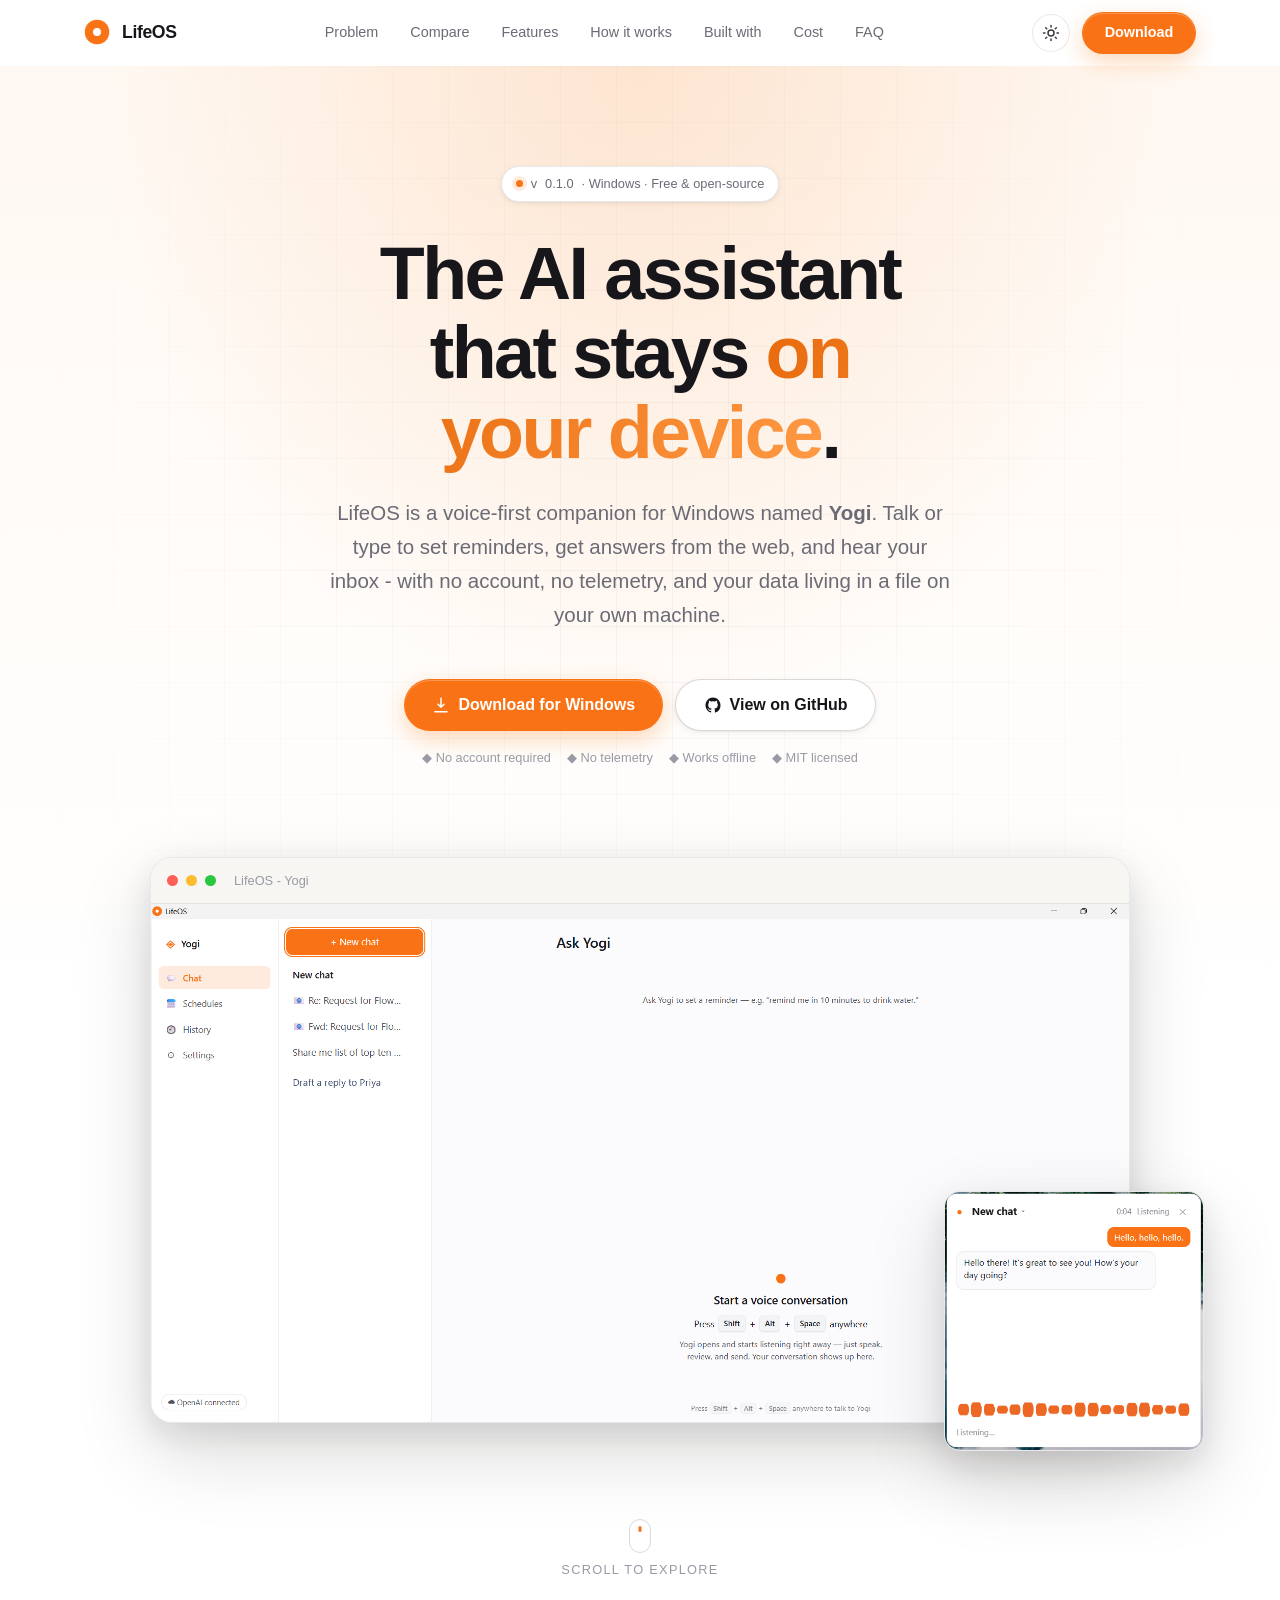
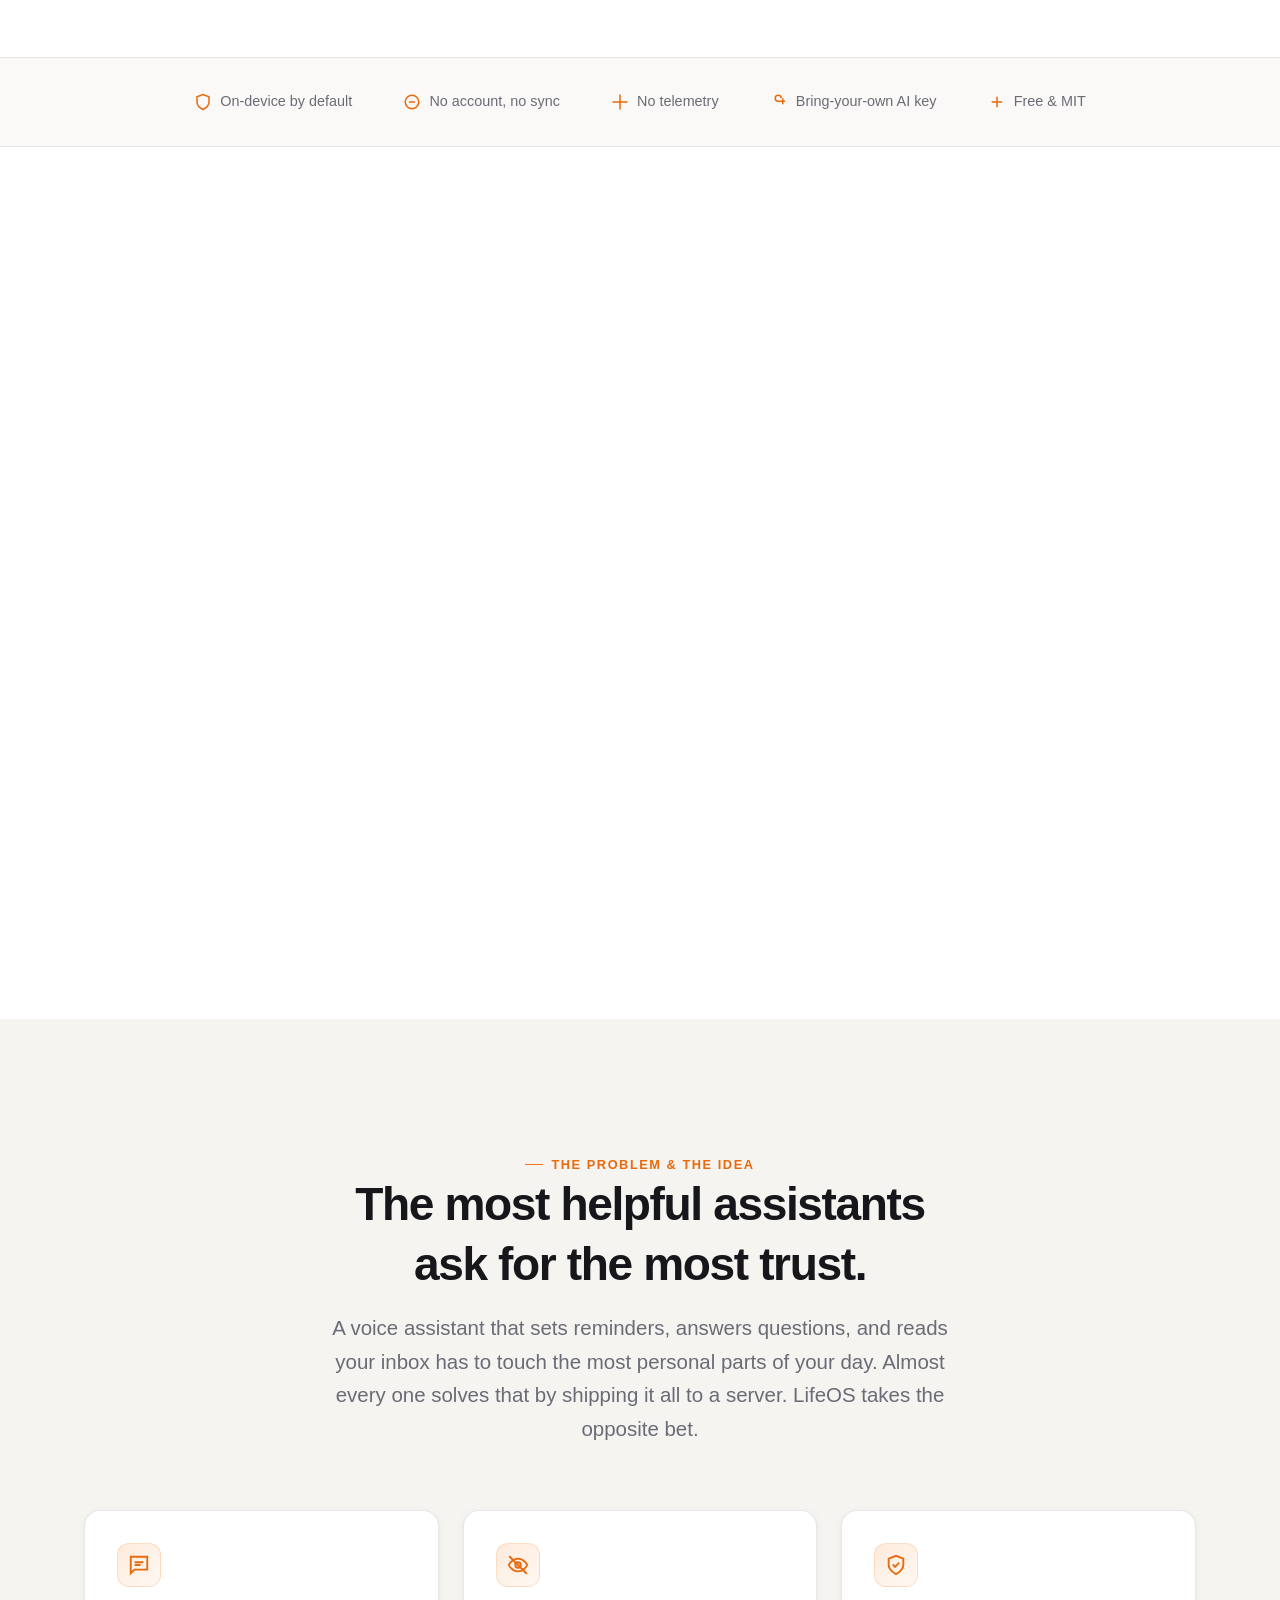
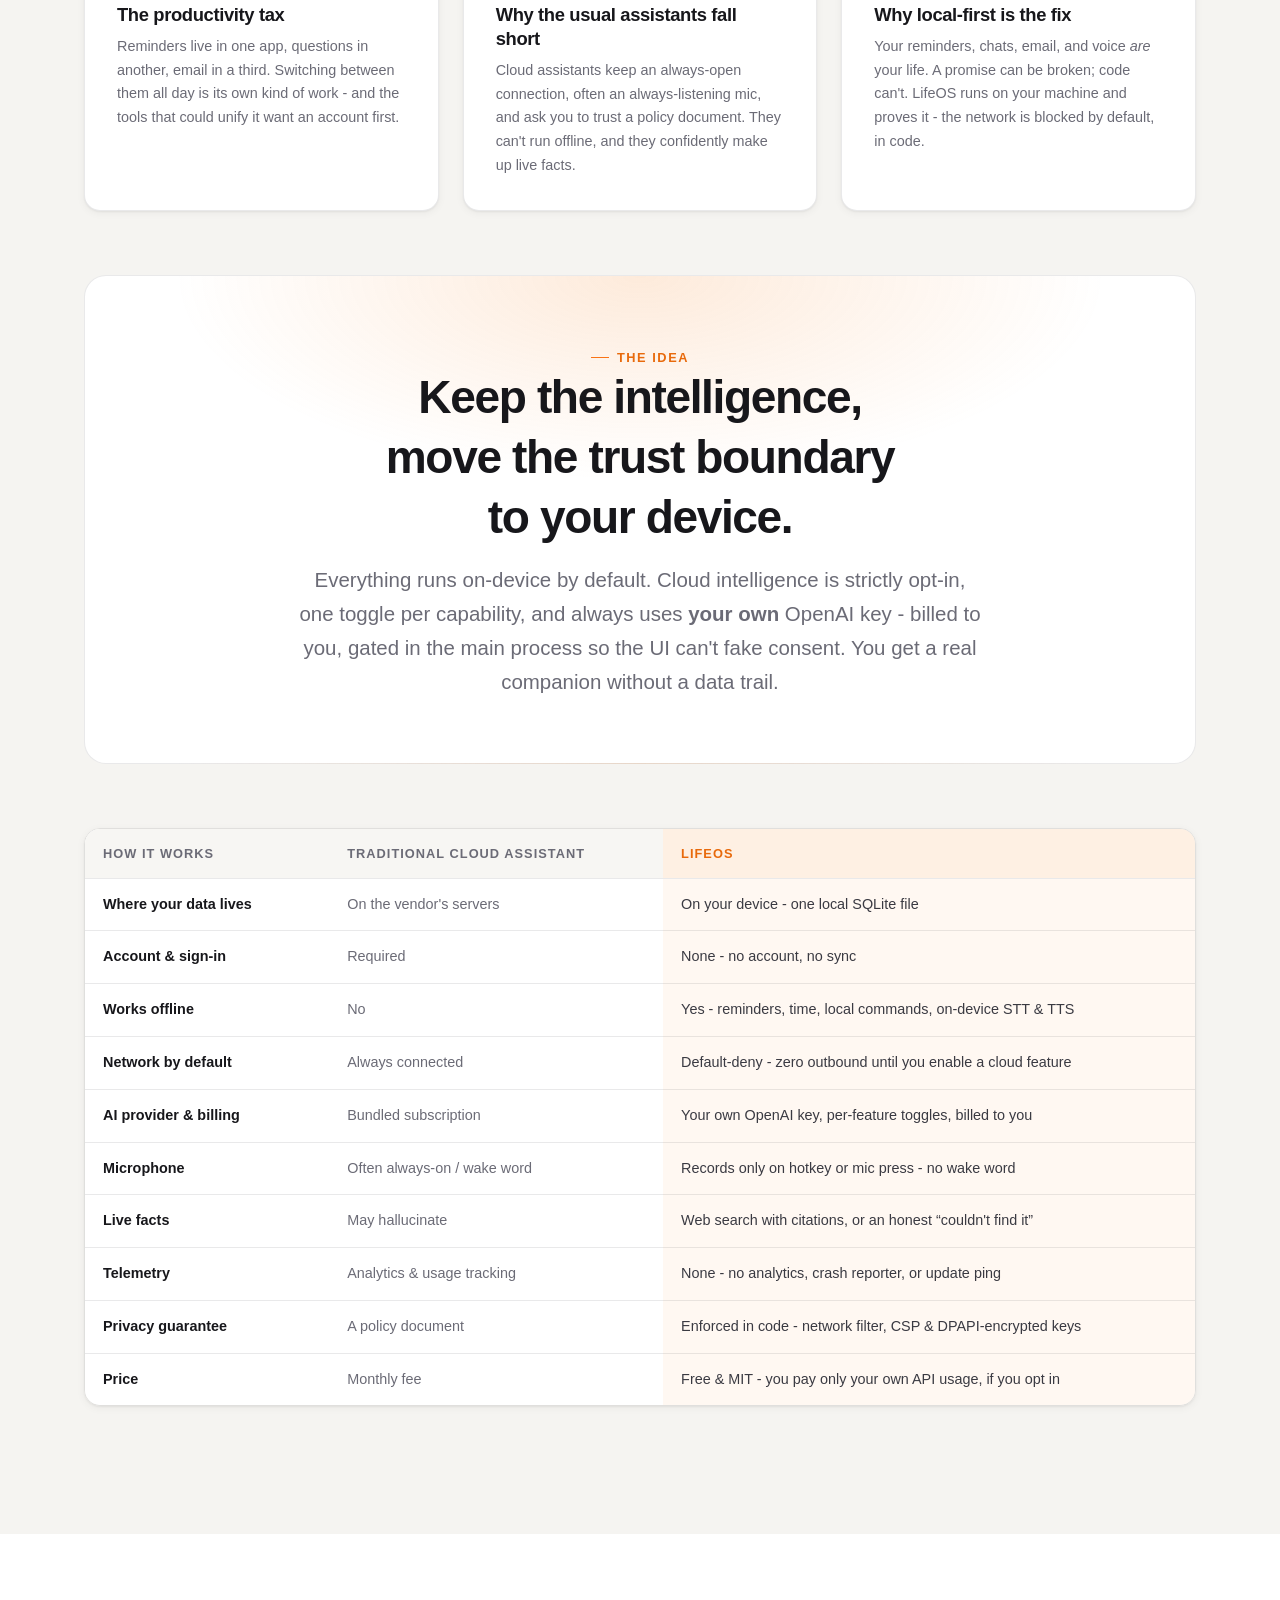
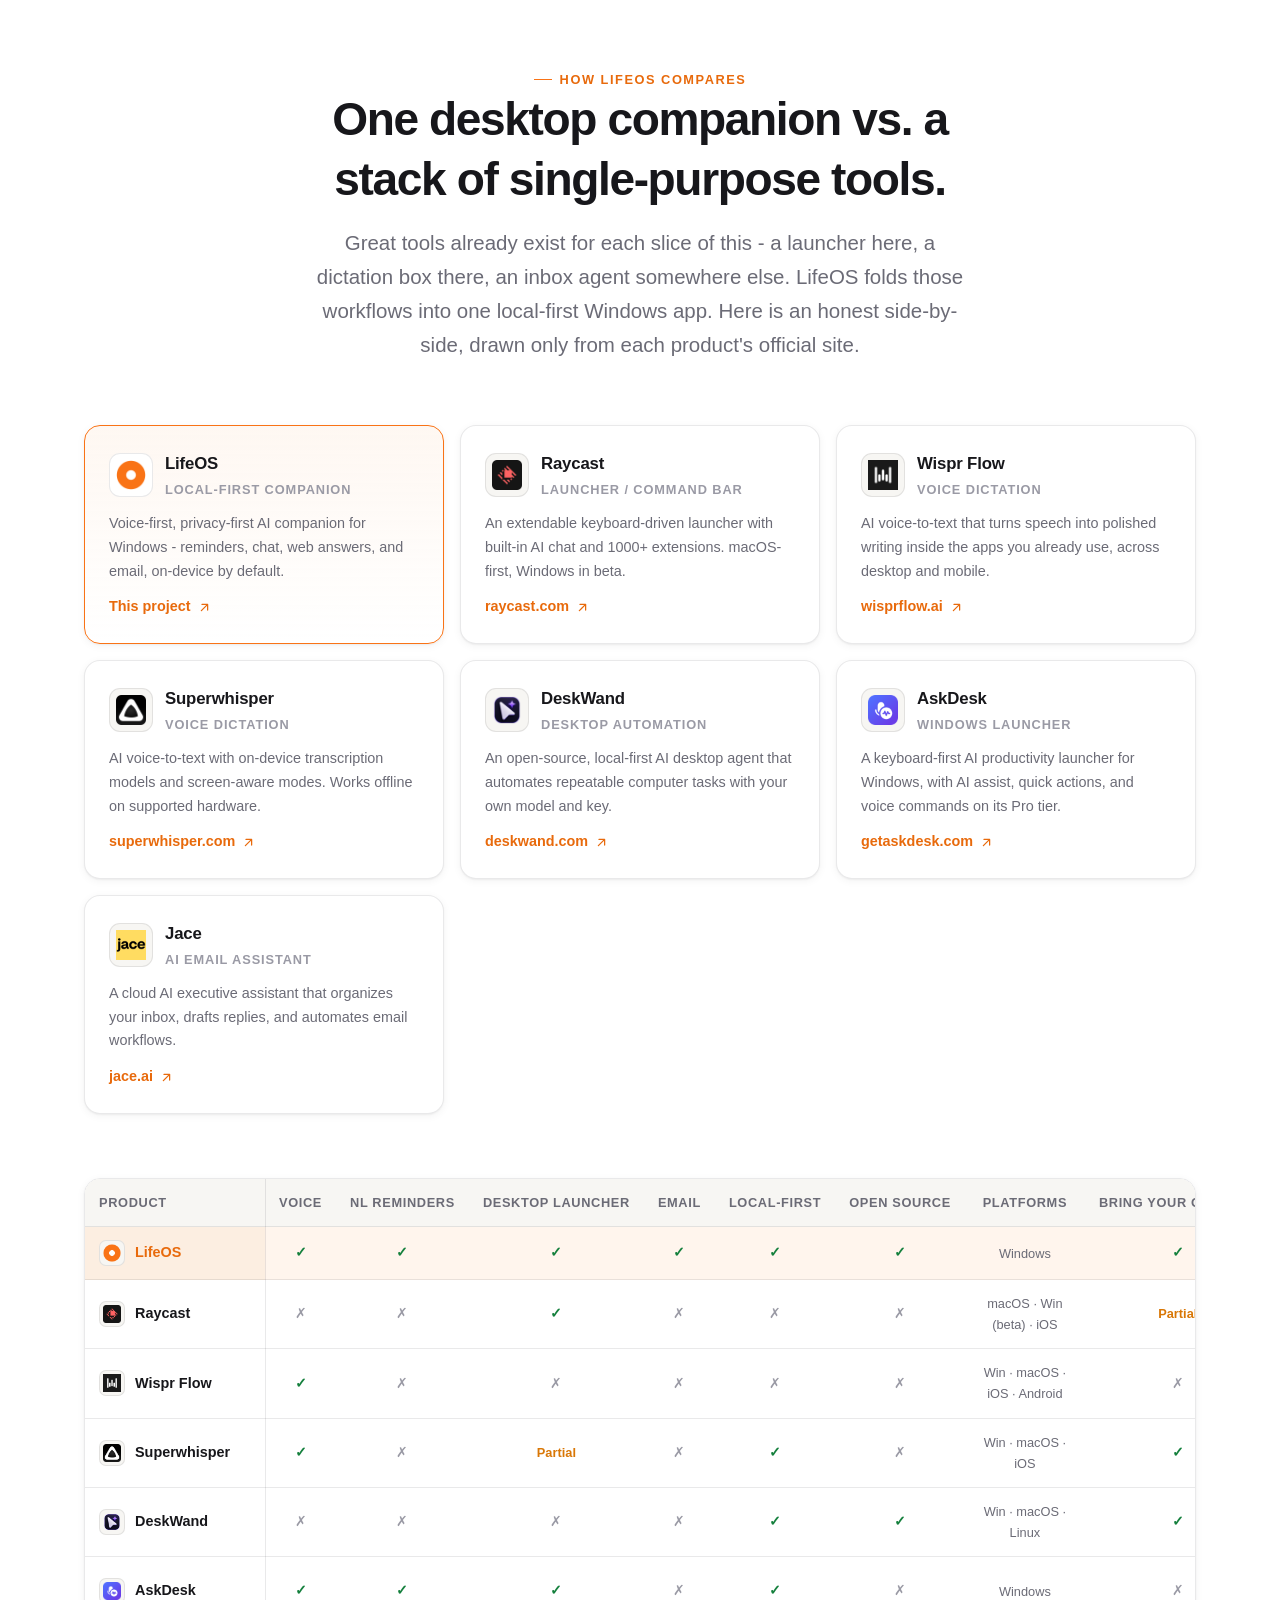
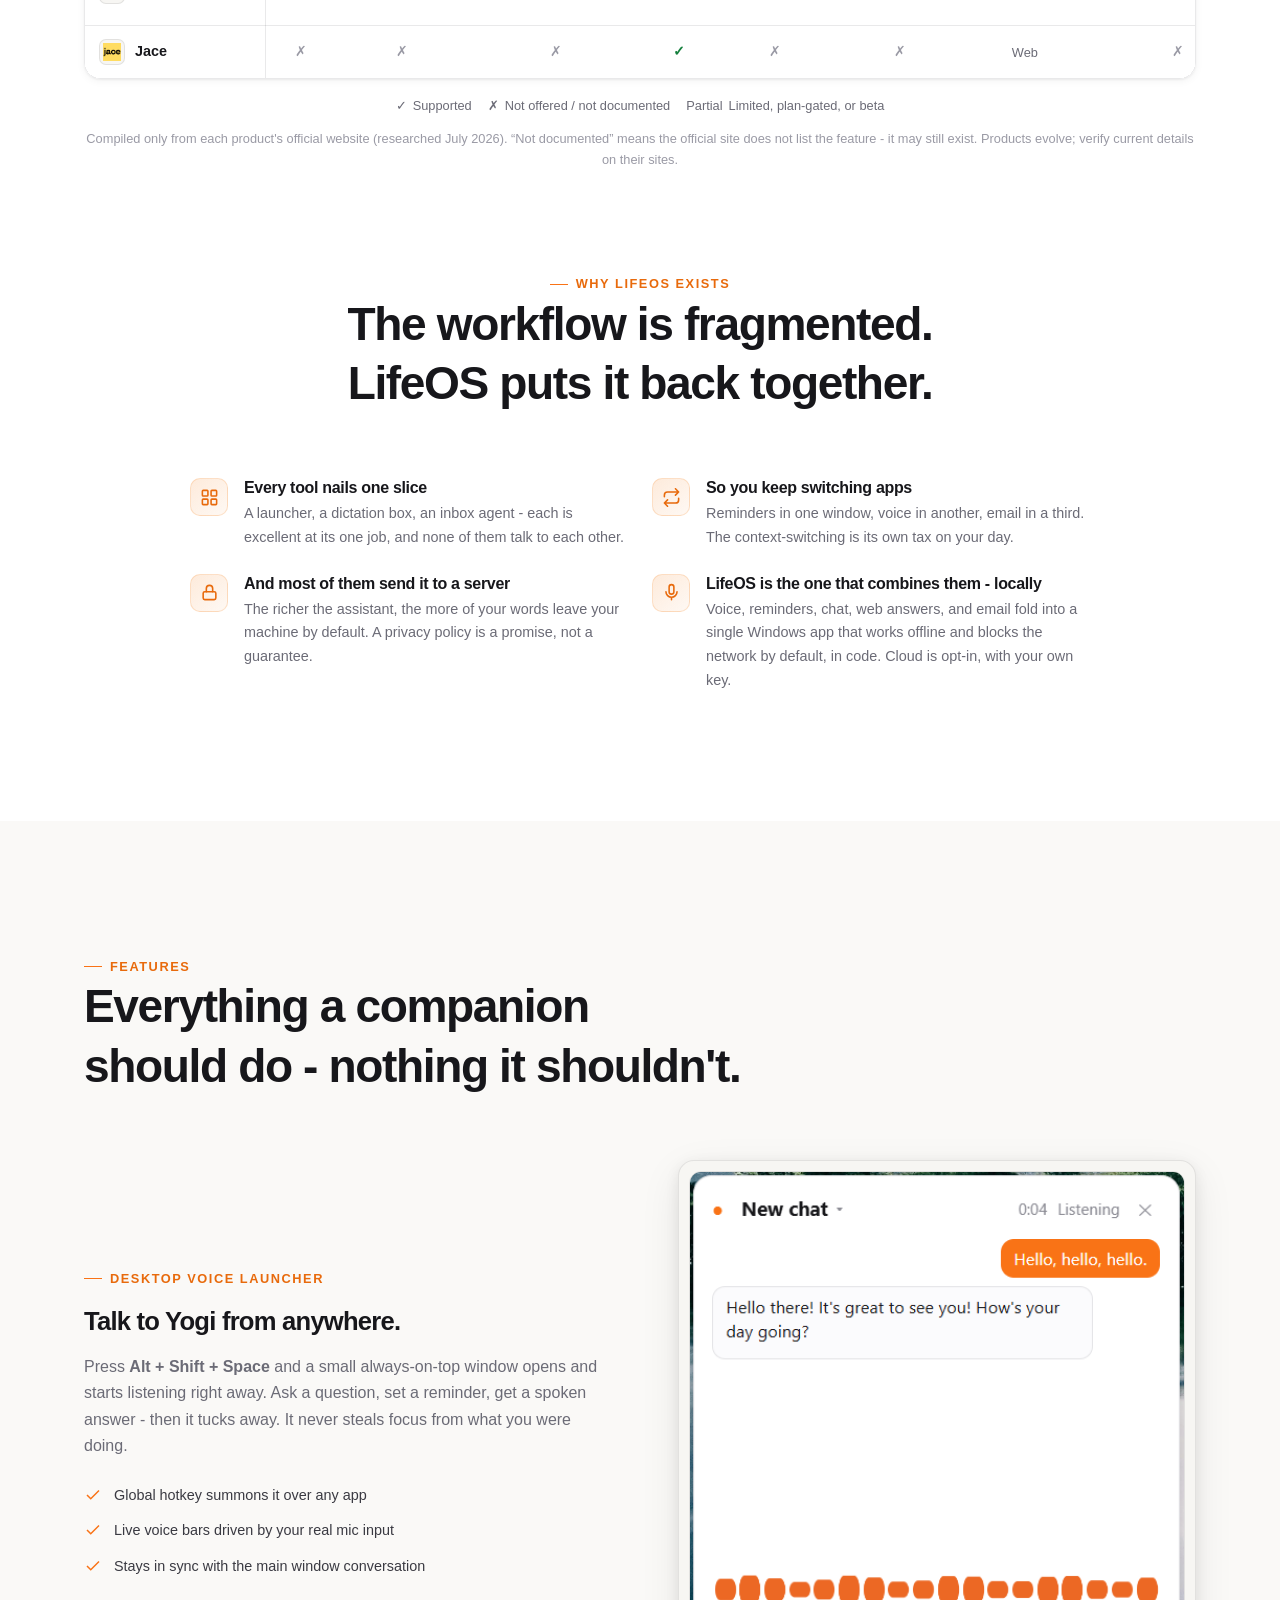
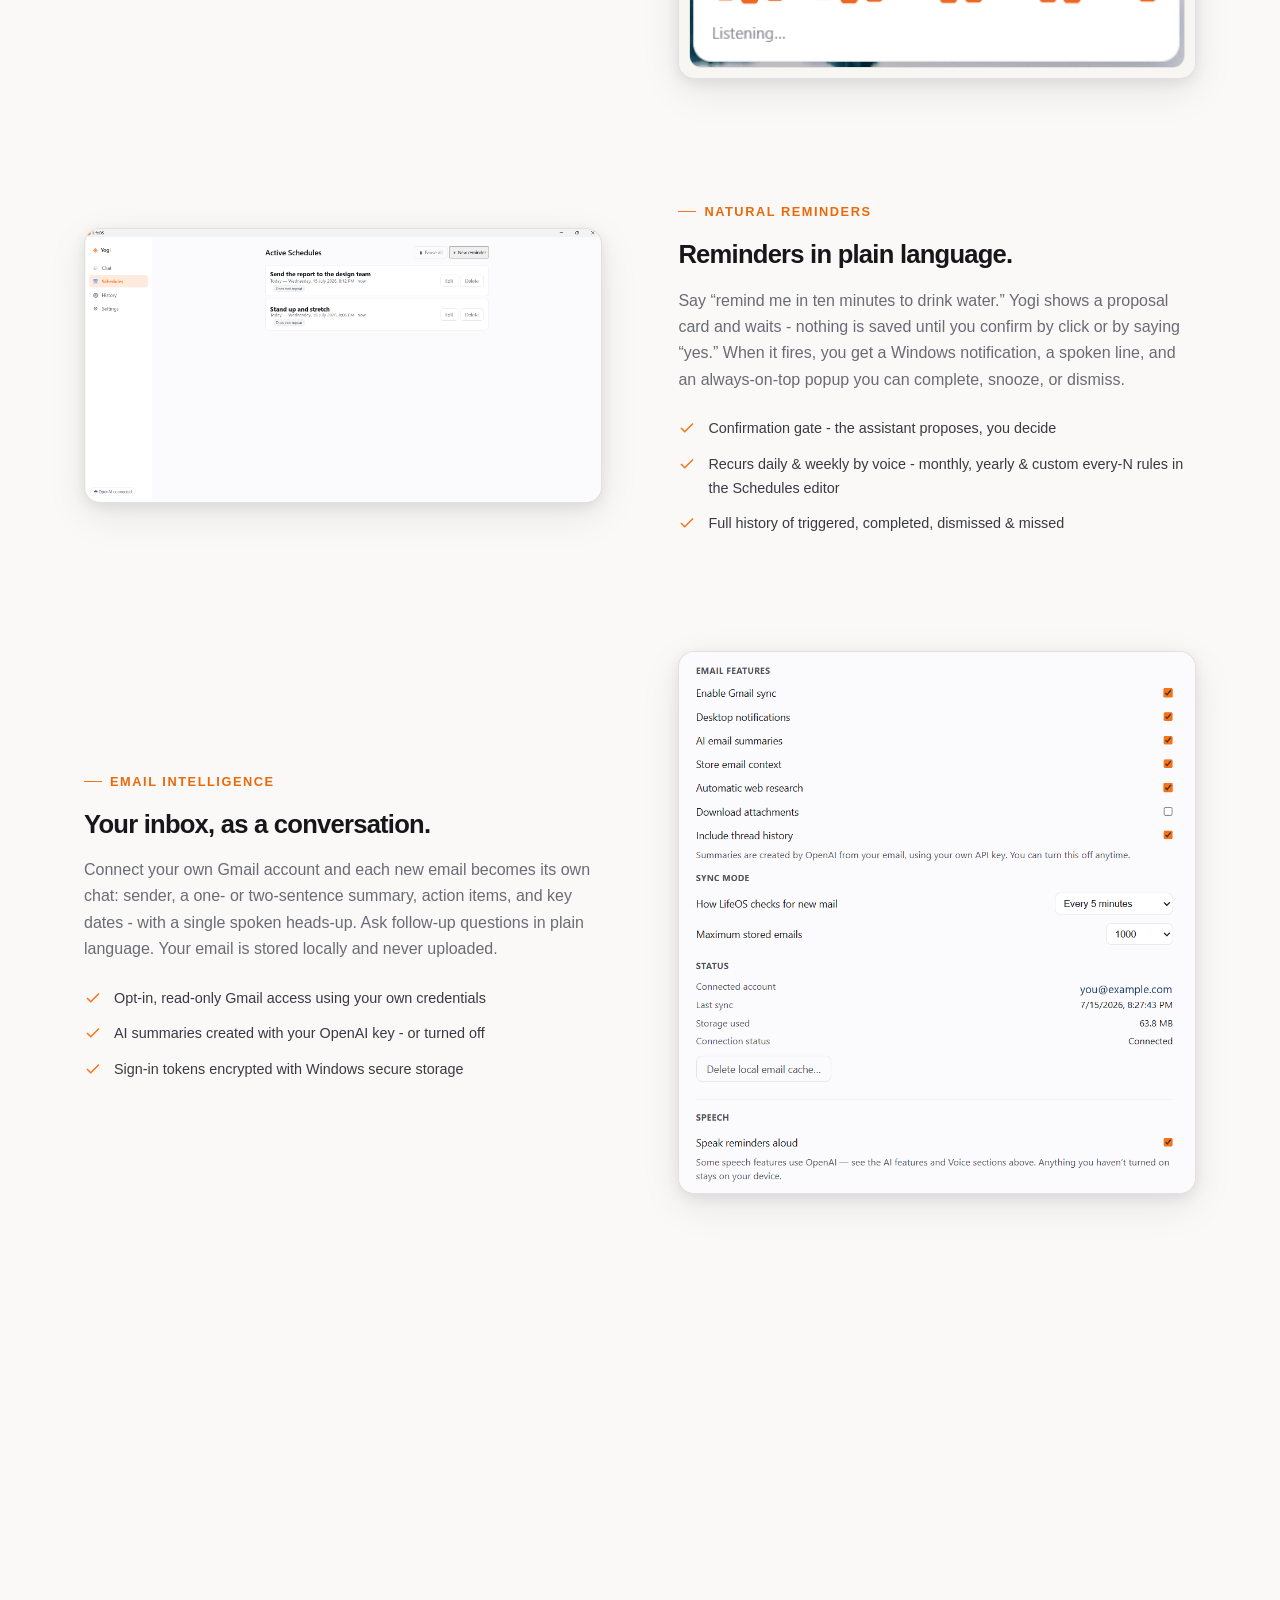
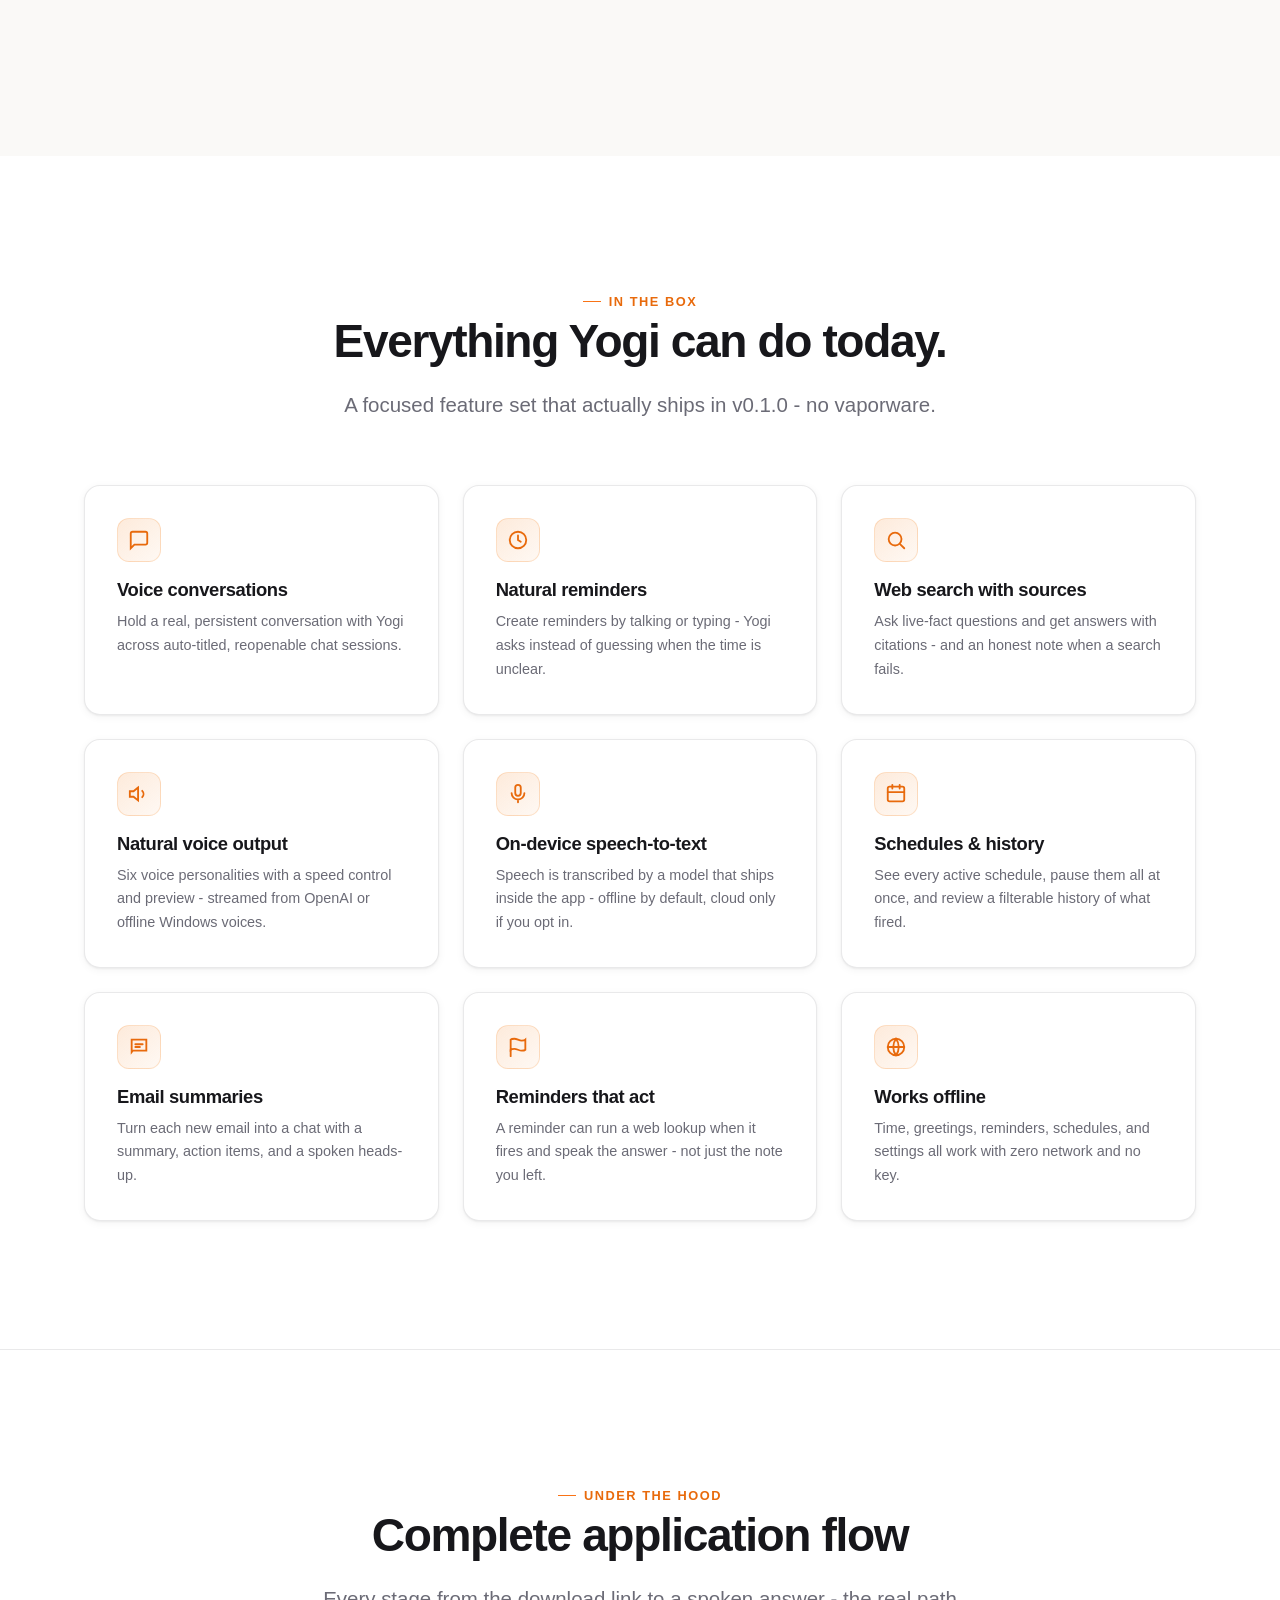
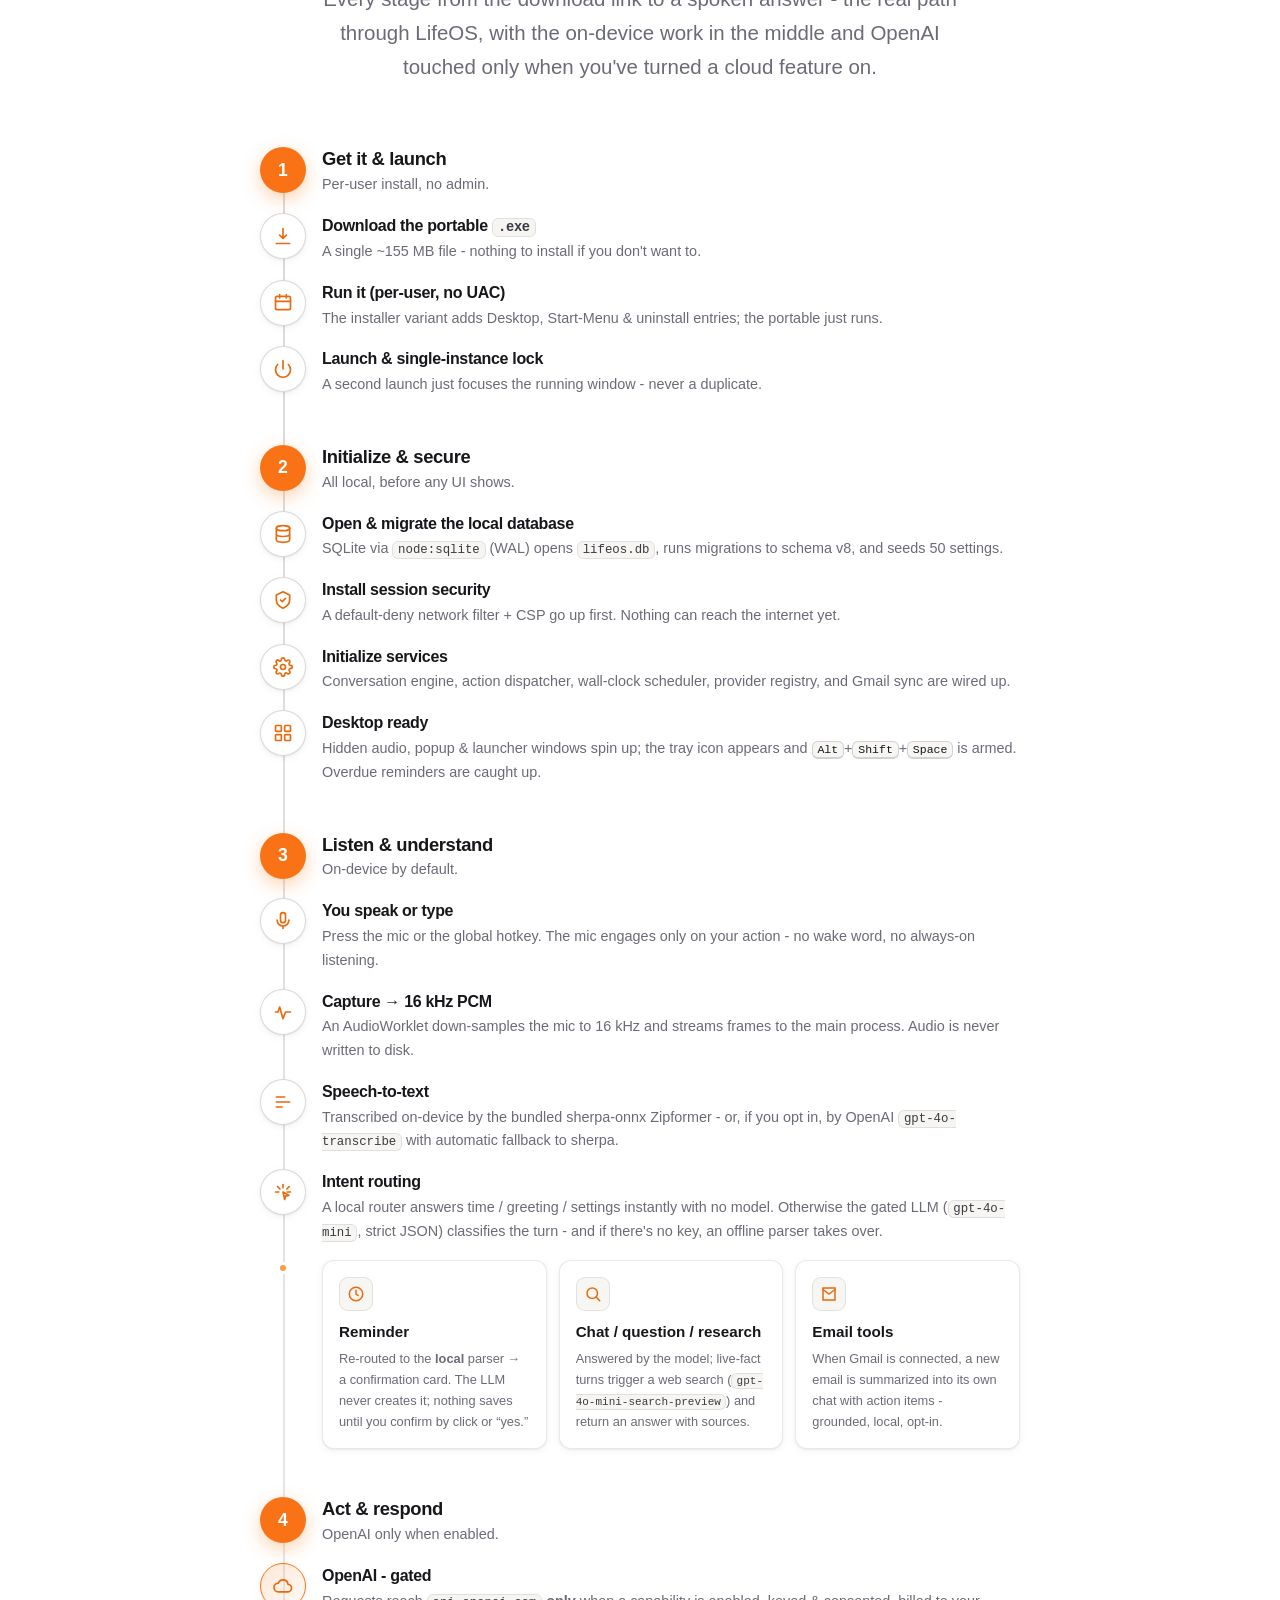
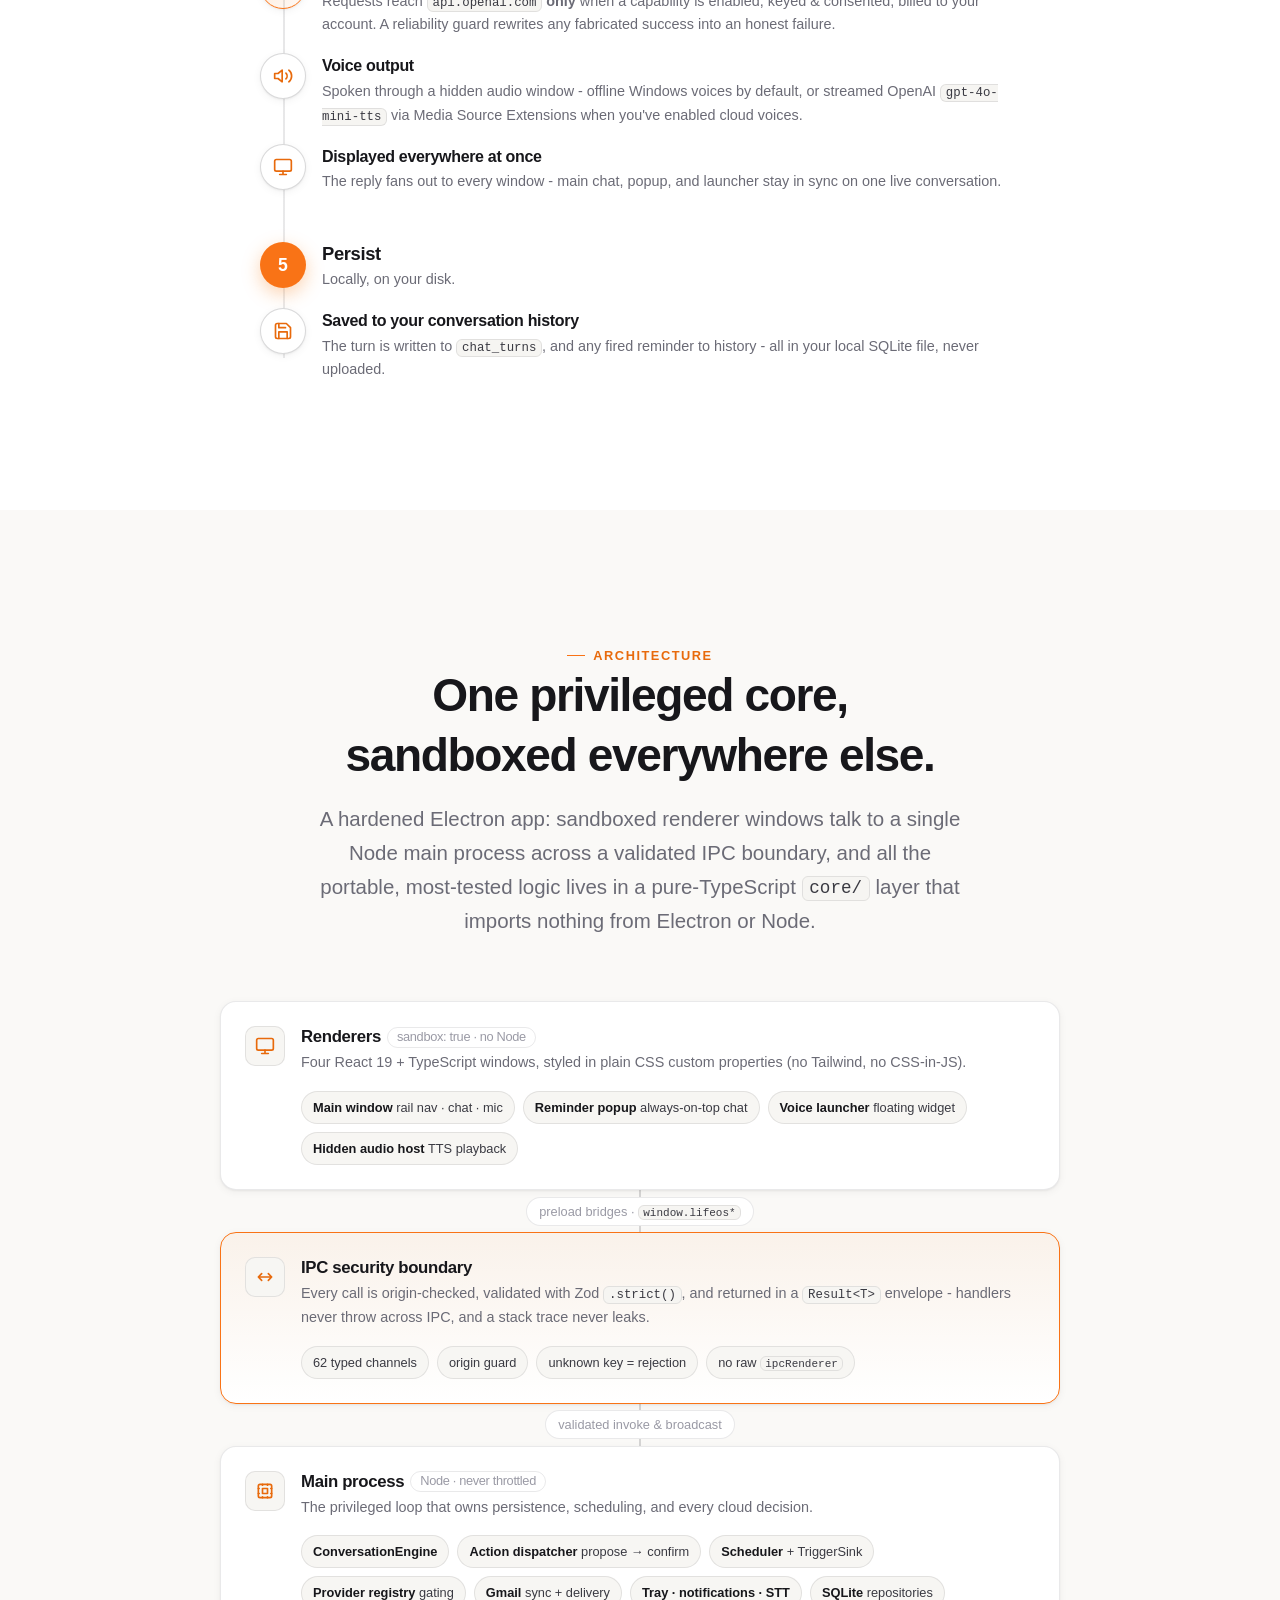
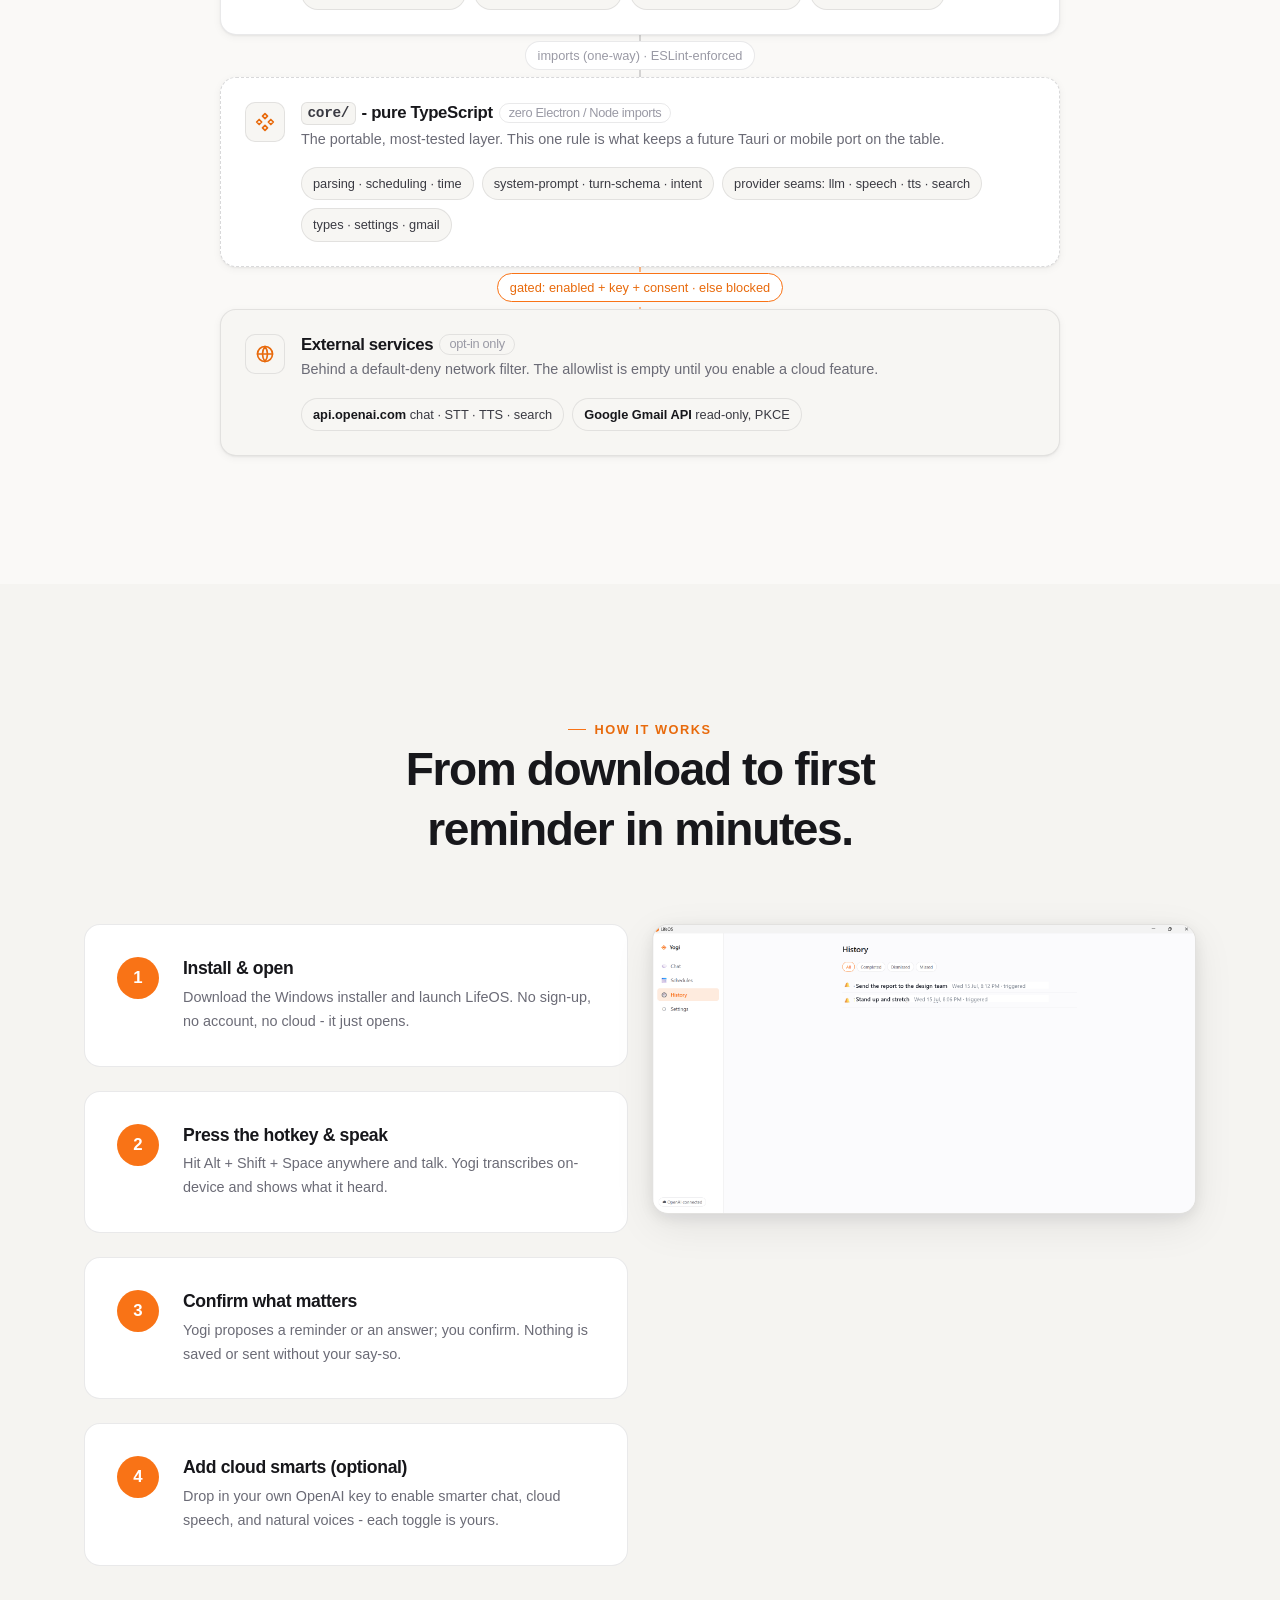
==== index.html @ d7565988 "Add LifeOS landing page Static site: index, privacy, terms, 404, plus css/js/images and SEO files (r" ====
<!doctype html>
<!-- ==========================================================================
     LifeOS - Landing page (index.html)
     Static, framework-free. Content reflects the shipped v0.1.0 product only.
     ========================================================================== -->
<html lang="en">
<head>
<meta charset="utf-8" />
<meta name="viewport" content="width=device-width, initial-scale=1" />
<title>LifeOS - A privacy-first AI assistant for Windows</title>
<meta name="description" content="Meet Yogi, a voice-first AI companion that runs on your own PC. Natural-language reminders, web answers, and inbox summaries - with no account, no telemetry, and your data staying on your device." />
<meta name="theme-color" content="#f97316" />
<meta name="author" content="DreamNotion" />
<link rel="canonical" href="https://dreamnotion.github.io/lifeos/" />

<!-- Icons & manifest -->
<link rel="icon" type="image/png" href="images/logo.png" />
<link rel="apple-touch-icon" href="images/logo.png" />
<link rel="manifest" href="manifest.json" />

<!-- Open Graph -->
<meta property="og:type" content="website" />
<meta property="og:site_name" content="LifeOS" />
<meta property="og:title" content="LifeOS - A privacy-first AI assistant for Windows" />
<meta property="og:description" content="Talk to Yogi, a voice-first AI companion that lives on your own machine. Reminders, web answers, and inbox summaries with no account and no telemetry." />
<meta property="og:image" content="images/og-image.png" />
<meta property="og:image:width" content="1200" />
<meta property="og:image:height" content="630" />
<meta property="og:url" content="https://dreamnotion.github.io/lifeos/" />

<!-- Twitter -->
<meta name="twitter:card" content="summary_large_image" />
<meta name="twitter:title" content="LifeOS - A privacy-first AI assistant for Windows" />
<meta name="twitter:description" content="A voice-first AI companion that runs on your own PC. No account, no telemetry, your data on your device." />
<meta name="twitter:image" content="images/og-image.png" />

<link rel="stylesheet" href="css/styles.css" />

<!-- Structured data -->
<script type="application/ld+json">
{
  "@context": "https://schema.org",
  "@type": "SoftwareApplication",
  "name": "LifeOS",
  "applicationCategory": "ProductivityApplication",
  "operatingSystem": "Windows 10, Windows 11",
  "offers": { "@type": "Offer", "price": "0", "priceCurrency": "USD" },
  "softwareVersion": "0.1.0",
  "license": "https://opensource.org/licenses/MIT",
  "description": "A privacy-first, voice-first AI assistant for Windows. Everything stays on your device."
}
</script>

<!-- No-flash theme: apply saved choice before first paint -->
<script>
  document.documentElement.classList.add("js");
  (function () {
    try {
      var t = localStorage.getItem("lifeos-theme");
      if (t) document.documentElement.setAttribute("data-theme", t);
    } catch (e) {}
  })();
</script>
</head>
<body>

<!-- ============================ NAV ============================ -->
<header class="nav" role="banner">
  <div class="container">
    <a class="brand" href="index.html" aria-label="LifeOS home">
      <img src="images/logo.png" alt="" width="26" height="26" />
      <span>LifeOS</span>
    </a>
    <nav class="nav-links" aria-label="Primary">
      <a href="#problem">Problem</a>
      <a href="#compare">Compare</a>
      <a href="#features">Features</a>
      <a href="#flow">How it works</a>
      <a href="#tech">Built with</a>
      <a href="#cost">Cost</a>
      <a href="#faq">FAQ</a>
    </nav>
    <div class="nav-actions">
      <button class="theme-toggle" type="button" aria-label="Toggle colour theme">
        <svg class="icon-sun" viewBox="0 0 24 24" fill="none" stroke="currentColor" stroke-width="2" stroke-linecap="round" aria-hidden="true"><circle cx="12" cy="12" r="4"/><path d="M12 2v2M12 20v2M4.9 4.9l1.4 1.4M17.7 17.7l1.4 1.4M2 12h2M20 12h2M4.9 19.1l1.4-1.4M17.7 6.3l1.4-1.4"/></svg>
        <svg class="icon-moon" viewBox="0 0 24 24" fill="none" stroke="currentColor" stroke-width="2" stroke-linecap="round" stroke-linejoin="round" aria-hidden="true"><path d="M21 12.8A9 9 0 1 1 11.2 3a7 7 0 0 0 9.8 9.8z"/></svg>
      </button>
      <a class="btn btn-primary" data-download href="#download">Download</a>
      <button class="nav-toggle" type="button" aria-label="Open menu" aria-expanded="false">
        <svg viewBox="0 0 24 24" fill="none" stroke="currentColor" stroke-width="2" stroke-linecap="round" aria-hidden="true"><path d="M3 6h18M3 12h18M3 18h18"/></svg>
      </button>
    </div>
  </div>
</header>
<div class="mobile-menu" aria-label="Mobile navigation">
  <a href="#problem">Problem</a>
  <a href="#compare">Compare</a>
  <a href="#features">Features</a>
  <a href="#flow">How it works</a>
  <a href="#architecture">Architecture</a>
  <a href="#tech">Built with</a>
  <a href="#cost">API cost</a>
  <a href="#database">Local data</a>
  <a href="#roadmap">What's next</a>
  <a href="#faq">FAQ</a>
  <a class="btn btn-primary btn-block" data-download href="#download">Download for Windows</a>
</div>

<main>
  <!-- ============================ HERO ============================ -->
  <section class="hero">
    <div class="container">
      <span class="pill hero-badge" data-reveal>
        <span class="dot"></span> v<span data-cfg="VERSION">0.1.0</span> · Windows · Free &amp; open-source
      </span>
      <h1 class="balance" data-reveal data-delay="1">
        The AI assistant that stays <span class="grad">on your device</span>.
      </h1>
      <p class="hero-sub" data-reveal data-delay="2">
        LifeOS is a voice-first companion for Windows named <strong>Yogi</strong>. Talk or type to set
        reminders, get answers from the web, and hear your inbox - with no account, no telemetry, and
        your data living in a file on your own machine.
      </p>
      <div class="hero-cta" data-reveal data-delay="3">
        <a class="btn btn-primary btn-lg" data-download href="#download">
          <svg viewBox="0 0 24 24" fill="none" stroke="currentColor" stroke-width="2" stroke-linecap="round" stroke-linejoin="round" aria-hidden="true"><path d="M12 3v12m0 0l4-4m-4 4l-4-4M4 21h16"/></svg>
          Download for Windows
        </a>
        <a class="btn btn-secondary btn-lg" data-github href="#" target="_blank" rel="noopener">
          <svg viewBox="0 0 24 24" fill="currentColor" aria-hidden="true"><path d="M12 2C6.48 2 2 6.58 2 12.25c0 4.53 2.87 8.37 6.85 9.73.5.1.68-.22.68-.49 0-.24-.01-.87-.01-1.71-2.78.62-3.37-1.37-3.37-1.37-.45-1.18-1.11-1.5-1.11-1.5-.91-.64.07-.62.07-.62 1 .07 1.53 1.06 1.53 1.06.89 1.56 2.34 1.11 2.91.85.09-.66.35-1.11.63-1.37-2.22-.26-4.55-1.14-4.55-5.06 0-1.12.39-2.03 1.03-2.75-.1-.26-.45-1.3.1-2.71 0 0 .84-.28 2.75 1.05a9.36 9.36 0 0 1 5 0c1.91-1.33 2.75-1.05 2.75-1.05.55 1.41.2 2.45.1 2.71.64.72 1.03 1.63 1.03 2.75 0 3.93-2.34 4.79-4.57 5.05.36.32.68.94.68 1.9 0 1.37-.01 2.47-.01 2.81 0 .27.18.6.69.49A10.26 10.26 0 0 0 22 12.25C22 6.58 17.52 2 12 2z"/></svg>
          View on GitHub
        </a>
      </div>
      <div class="hero-meta" data-reveal data-delay="4">
        <span>◆ No account required</span>
        <span>◆ No telemetry</span>
        <span>◆ Works offline</span>
        <span>◆ MIT licensed</span>
      </div>

      <div class="hero-stage" data-reveal data-delay="2">
        <div class="app-frame media-glow">
          <div class="app-frame__bar">
            <span class="tl"></span><span class="tl"></span><span class="tl"></span>
            <span class="title">LifeOS - Yogi</span>
          </div>
          <img src="images/screenshots/chat.png" alt="The LifeOS main window: Ask Yogi with a chat sidebar and a voice conversation prompt." width="1918" height="1017" loading="eager" />
        </div>
        <div class="hero-float" aria-hidden="true">
          <img src="images/screenshots/launcher.png" alt="" width="472" height="473" />
        </div>
      </div>

      <a class="scroll-cue" href="#what">
        <span class="mouse"></span>
        Scroll to explore
      </a>
    </div>
  </section>

  <!-- ============================ TRUST STRIP ============================ -->
  <section class="trust" aria-label="At a glance">
    <div class="container">
      <span><svg viewBox="0 0 24 24" fill="none" stroke="currentColor" stroke-width="2"><path d="M12 22s8-4 8-10V5l-8-3-8 3v7c0 6 8 10 8 10z"/></svg> On-device by default</span>
      <span><svg viewBox="0 0 24 24" fill="none" stroke="currentColor" stroke-width="2"><circle cx="12" cy="12" r="9"/><path d="M8 12h8"/></svg> No account, no sync</span>
      <span><svg viewBox="0 0 24 24" fill="none" stroke="currentColor" stroke-width="2"><path d="M12 2v20M2 12h20"/></svg> No telemetry</span>
      <span><svg viewBox="0 0 24 24" fill="none" stroke="currentColor" stroke-width="2"><path d="M15 7a4 4 0 1 0-4 4h9m-3-4v8"/></svg> Bring-your-own AI key</span>
      <span><svg viewBox="0 0 24 24" fill="none" stroke="currentColor" stroke-width="2"><path d="M5 12h14M12 5v14"/></svg> Free &amp; MIT</span>
    </div>
  </section>

  <!-- ============================ WHAT IS LIFEOS ============================ -->
  <section class="section" id="what">
    <div class="container">
      <div class="section-head section-head--center" data-reveal>
        <span class="eyebrow">What is LifeOS</span>
        <h2 class="balance">A personal AI companion that lives on your own machine.</h2>
        <p>You talk to Yogi like a person. It sets reminders, answers questions with live sources,
          and keeps an eye on your inbox - and it never sends your life to someone else's server
          unless you explicitly turn a feature on, with your own key.</p>
      </div>
      <div class="grid grid-3">
        <article class="card" data-reveal>
          <div class="card__icon"><svg viewBox="0 0 24 24" fill="none" stroke="currentColor" stroke-width="2" stroke-linecap="round"><path d="M12 2a3 3 0 0 0-3 3v6a3 3 0 0 0 6 0V5a3 3 0 0 0-3-3z"/><path d="M5 11a7 7 0 0 0 14 0M12 18v3"/></svg></div>
          <h3>Voice-first, not voice-only</h3>
          <p>Speak or type. Yogi listens, shows a live transcript you can edit, and replies out loud or on screen - whichever suits the moment.</p>
        </article>
        <article class="card" data-reveal data-delay="1">
          <div class="card__icon"><svg viewBox="0 0 24 24" fill="none" stroke="currentColor" stroke-width="2" stroke-linecap="round"><path d="M12 22s8-4 8-10V5l-8-3-8 3v7c0 6 8 10 8 10z"/><path d="M9 12l2 2 4-4"/></svg></div>
          <h3>Private by architecture</h3>
          <p>Reminders, chats, and settings live in a local SQLite file. A built-in network filter blocks every outbound request until you enable a cloud feature.</p>
        </article>
        <article class="card" data-reveal data-delay="2">
          <div class="card__icon"><svg viewBox="0 0 24 24" fill="none" stroke="currentColor" stroke-width="2" stroke-linecap="round"><path d="M13 2L3 14h7l-1 8 10-12h-7l1-8z"/></svg></div>
          <h3>Fast desktop experience</h3>
          <p>A native Windows app with a system-tray presence and a global hotkey, so Yogi is one keystroke away from anywhere.</p>
        </article>
      </div>
    </div>
  </section>

  <!-- ============================ PROBLEM & IDEA ============================ -->
  <section class="section section--sunken" id="problem">
    <div class="container">
      <div class="section-head section-head--center" data-reveal>
        <span class="eyebrow">The problem &amp; the idea</span>
        <h2 class="balance">The most helpful assistants ask for the most trust.</h2>
        <p>A voice assistant that sets reminders, answers questions, and reads your inbox has to touch the
          most personal parts of your day. Almost every one solves that by shipping it all to a server.
          LifeOS takes the opposite bet.</p>
      </div>

      <div class="grid grid-3" style="margin-bottom:var(--space-8)">
        <article class="card" data-reveal>
          <div class="card__icon"><svg viewBox="0 0 24 24" fill="none" stroke="currentColor" stroke-width="2" stroke-linecap="round"><path d="M3 3h18v14H7l-4 4z"/><path d="M8 9h8M8 12h5"/></svg></div>
          <h3>The productivity tax</h3>
          <p>Reminders live in one app, questions in another, email in a third. Switching between them all
            day is its own kind of work - and the tools that could unify it want an account first.</p>
        </article>
        <article class="card" data-reveal data-delay="1">
          <div class="card__icon"><svg viewBox="0 0 24 24" fill="none" stroke="currentColor" stroke-width="2" stroke-linecap="round"><path d="M2 12s3-7 10-7 10 7 10 7-3 7-10 7S2 12 2 12z"/><circle cx="12" cy="12" r="3"/><path d="M3 3l18 18"/></svg></div>
          <h3>Why the usual assistants fall short</h3>
          <p>Cloud assistants keep an always-open connection, often an always-listening mic, and ask you to
            trust a policy document. They can't run offline, and they confidently make up live facts.</p>
        </article>
        <article class="card" data-reveal data-delay="2">
          <div class="card__icon"><svg viewBox="0 0 24 24" fill="none" stroke="currentColor" stroke-width="2" stroke-linecap="round"><path d="M12 22s8-4 8-10V5l-8-3-8 3v7c0 6 8 10 8 10z"/><path d="M9 12l2 2 4-4"/></svg></div>
          <h3>Why local-first is the fix</h3>
          <p>Your reminders, chats, email, and voice <em>are</em> your life. A promise can be broken; code
            can't. LifeOS runs on your machine and proves it - the network is blocked by default, in code.</p>
        </article>
      </div>

      <div class="callout" data-reveal>
        <span class="eyebrow" style="justify-content:center">The idea</span>
        <h2 class="balance">Keep the intelligence, move the trust boundary to your device.</h2>
        <p>Everything runs on-device by default. Cloud intelligence is strictly opt-in, one toggle per
          capability, and always uses <strong>your own</strong> OpenAI key - billed to you, gated in the
          main process so the UI can't fake consent. You get a real companion without a data trail.</p>
      </div>

      <div class="table-wrap" data-reveal style="margin-top:var(--space-8)">
        <table class="compare">
          <caption class="sr-only">Traditional AI assistant compared with LifeOS</caption>
          <thead>
            <tr>
              <th scope="col">How it works</th>
              <th scope="col">Traditional cloud assistant</th>
              <th scope="col" class="is-lifeos">LifeOS</th>
            </tr>
          </thead>
          <tbody>
            <tr><th scope="row">Where your data lives</th><td>On the vendor's servers</td><td class="is-lifeos">On your device - one local SQLite file</td></tr>
            <tr><th scope="row">Account &amp; sign-in</th><td>Required</td><td class="is-lifeos">None - no account, no sync</td></tr>
            <tr><th scope="row">Works offline</th><td>No</td><td class="is-lifeos">Yes - reminders, time, local commands, on-device STT &amp; TTS</td></tr>
            <tr><th scope="row">Network by default</th><td>Always connected</td><td class="is-lifeos">Default-deny - zero outbound until you enable a cloud feature</td></tr>
            <tr><th scope="row">AI provider &amp; billing</th><td>Bundled subscription</td><td class="is-lifeos">Your own OpenAI key, per-feature toggles, billed to you</td></tr>
            <tr><th scope="row">Microphone</th><td>Often always-on / wake word</td><td class="is-lifeos">Records only on hotkey or mic press - no wake word</td></tr>
            <tr><th scope="row">Live facts</th><td>May hallucinate</td><td class="is-lifeos">Web search with citations, or an honest &ldquo;couldn't find it&rdquo;</td></tr>
            <tr><th scope="row">Telemetry</th><td>Analytics &amp; usage tracking</td><td class="is-lifeos">None - no analytics, crash reporter, or update ping</td></tr>
            <tr><th scope="row">Privacy guarantee</th><td>A policy document</td><td class="is-lifeos">Enforced in code - network filter, CSP &amp; DPAPI-encrypted keys</td></tr>
            <tr><th scope="row">Price</th><td>Monthly fee</td><td class="is-lifeos">Free &amp; MIT - you pay only your own API usage, if you opt in</td></tr>
          </tbody>
        </table>
      </div>
    </div>
  </section>

  <!-- ============================ HOW LIFEOS COMPARES ============================ -->
  <section class="section" id="compare">
    <div class="container">
      <div class="section-head section-head--center" data-reveal>
        <span class="eyebrow">How LifeOS compares</span>
        <h2 class="balance">One desktop companion vs. a stack of single-purpose tools.</h2>
        <p>Great tools already exist for each slice of this - a launcher here, a dictation box there, an
          inbox agent somewhere else. LifeOS folds those workflows into one local-first Windows app. Here is
          an honest side-by-side, drawn only from each product's official site.</p>
      </div>

      <!-- Competitor cards -->
      <div class="cmp-cards" data-reveal>
        <article class="ccard is-lifeos">
          <div class="ccard__top">
            <span class="ccard__logo"><img src="images/logo.png" width="30" height="30" alt="LifeOS logo" loading="lazy" /></span>
            <div><div class="ccard__name">LifeOS</div><div class="ccard__focus">Local-first companion</div></div>
          </div>
          <p class="ccard__desc">Voice-first, privacy-first AI companion for Windows - reminders, chat, web answers, and email, on-device by default.</p>
          <a class="ccard__link" data-github href="#" target="_blank" rel="noopener">This project <svg viewBox="0 0 24 24" fill="none" stroke="currentColor" stroke-width="2" stroke-linecap="round" stroke-linejoin="round" aria-hidden="true"><path d="M7 17L17 7M8 7h9v9"/></svg></a>
        </article>

        <article class="ccard">
          <div class="ccard__top">
            <a class="ccard__logo" href="https://www.raycast.com/" target="_blank" rel="noopener" aria-label="Raycast official website"><img src="images/competitors/raycast.png" width="30" height="30" alt="Raycast logo" loading="lazy" /></a>
            <div><div class="ccard__name">Raycast</div><div class="ccard__focus">Launcher / command bar</div></div>
          </div>
          <p class="ccard__desc">An extendable keyboard-driven launcher with built-in AI chat and 1000+ extensions. macOS-first, Windows in beta.</p>
          <a class="ccard__link" href="https://www.raycast.com/" target="_blank" rel="noopener">raycast.com <svg viewBox="0 0 24 24" fill="none" stroke="currentColor" stroke-width="2" stroke-linecap="round" stroke-linejoin="round" aria-hidden="true"><path d="M7 17L17 7M8 7h9v9"/></svg></a>
        </article>

        <article class="ccard">
          <div class="ccard__top">
            <a class="ccard__logo" href="https://wisprflow.ai/" target="_blank" rel="noopener" aria-label="Wispr Flow official website"><img src="images/competitors/wisprflow.png" width="30" height="30" alt="Wispr Flow logo" loading="lazy" /></a>
            <div><div class="ccard__name">Wispr Flow</div><div class="ccard__focus">Voice dictation</div></div>
          </div>
          <p class="ccard__desc">AI voice-to-text that turns speech into polished writing inside the apps you already use, across desktop and mobile.</p>
          <a class="ccard__link" href="https://wisprflow.ai/" target="_blank" rel="noopener">wisprflow.ai <svg viewBox="0 0 24 24" fill="none" stroke="currentColor" stroke-width="2" stroke-linecap="round" stroke-linejoin="round" aria-hidden="true"><path d="M7 17L17 7M8 7h9v9"/></svg></a>
        </article>

        <article class="ccard">
          <div class="ccard__top">
            <a class="ccard__logo" href="https://superwhisper.com/" target="_blank" rel="noopener" aria-label="Superwhisper official website"><img src="images/competitors/superwhisper.png" width="30" height="30" alt="Superwhisper logo" loading="lazy" /></a>
            <div><div class="ccard__name">Superwhisper</div><div class="ccard__focus">Voice dictation</div></div>
          </div>
          <p class="ccard__desc">AI voice-to-text with on-device transcription models and screen-aware modes. Works offline on supported hardware.</p>
          <a class="ccard__link" href="https://superwhisper.com/" target="_blank" rel="noopener">superwhisper.com <svg viewBox="0 0 24 24" fill="none" stroke="currentColor" stroke-width="2" stroke-linecap="round" stroke-linejoin="round" aria-hidden="true"><path d="M7 17L17 7M8 7h9v9"/></svg></a>
        </article>

        <article class="ccard">
          <div class="ccard__top">
            <a class="ccard__logo" href="https://www.deskwand.com/" target="_blank" rel="noopener" aria-label="DeskWand official website"><img src="images/competitors/deskwand.png" width="30" height="30" alt="DeskWand logo" loading="lazy" /></a>
            <div><div class="ccard__name">DeskWand</div><div class="ccard__focus">Desktop automation</div></div>
          </div>
          <p class="ccard__desc">An open-source, local-first AI desktop agent that automates repeatable computer tasks with your own model and key.</p>
          <a class="ccard__link" href="https://www.deskwand.com/" target="_blank" rel="noopener">deskwand.com <svg viewBox="0 0 24 24" fill="none" stroke="currentColor" stroke-width="2" stroke-linecap="round" stroke-linejoin="round" aria-hidden="true"><path d="M7 17L17 7M8 7h9v9"/></svg></a>
        </article>

        <article class="ccard">
          <div class="ccard__top">
            <a class="ccard__logo" href="https://www.getaskdesk.com/" target="_blank" rel="noopener" aria-label="AskDesk official website"><img src="images/competitors/askdesk.png" width="30" height="30" alt="AskDesk logo" loading="lazy" /></a>
            <div><div class="ccard__name">AskDesk</div><div class="ccard__focus">Windows launcher</div></div>
          </div>
          <p class="ccard__desc">A keyboard-first AI productivity launcher for Windows, with AI assist, quick actions, and voice commands on its Pro tier.</p>
          <a class="ccard__link" href="https://www.getaskdesk.com/" target="_blank" rel="noopener">getaskdesk.com <svg viewBox="0 0 24 24" fill="none" stroke="currentColor" stroke-width="2" stroke-linecap="round" stroke-linejoin="round" aria-hidden="true"><path d="M7 17L17 7M8 7h9v9"/></svg></a>
        </article>

        <article class="ccard">
          <div class="ccard__top">
            <a class="ccard__logo" href="https://jace.ai/" target="_blank" rel="noopener" aria-label="Jace official website"><img src="images/competitors/jace.png" width="30" height="30" alt="Jace logo" loading="lazy" /></a>
            <div><div class="ccard__name">Jace</div><div class="ccard__focus">AI email assistant</div></div>
          </div>
          <p class="ccard__desc">A cloud AI executive assistant that organizes your inbox, drafts replies, and automates email workflows.</p>
          <a class="ccard__link" href="https://jace.ai/" target="_blank" rel="noopener">jace.ai <svg viewBox="0 0 24 24" fill="none" stroke="currentColor" stroke-width="2" stroke-linecap="round" stroke-linejoin="round" aria-hidden="true"><path d="M7 17L17 7M8 7h9v9"/></svg></a>
        </article>
      </div>

      <!-- Comparison matrix -->
      <div class="cmp-scroll" data-reveal style="margin-top:var(--space-8)">
        <table class="cmp">
          <caption class="sr-only">Feature comparison of LifeOS and similar tools, based on each product's official website</caption>
          <thead>
            <tr>
              <th scope="col" class="cmp-prod">Product</th>
              <th scope="col">Voice</th>
              <th scope="col">NL reminders</th>
              <th scope="col">Desktop launcher</th>
              <th scope="col">Email</th>
              <th scope="col">Local-first</th>
              <th scope="col">Open source</th>
              <th scope="col">Platforms</th>
              <th scope="col">Bring your own key</th>
              <th scope="col">Offline</th>
              <th scope="col">Pricing</th>
            </tr>
          </thead>
          <tbody>
            <tr class="is-lifeos-row">
              <th scope="row" class="cmp-prod"><span class="cmp-prod__inner"><span class="cmp-logo"><img src="images/logo.png" width="18" height="18" alt="" loading="lazy" /></span><span class="cmp-prod__name">LifeOS</span></span></th>
              <td><span class="y" title="Yes">✓</span></td>
              <td><span class="y" title="Yes">✓</span></td>
              <td><span class="y" title="Yes">✓</span></td>
              <td><span class="y" title="Yes">✓</span></td>
              <td><span class="y" title="Yes">✓</span></td>
              <td><span class="y" title="Yes">✓</span></td>
              <td class="cmp-txt">Windows</td>
              <td><span class="y" title="Yes">✓</span></td>
              <td><span class="y" title="Yes">✓</span></td>
              <td class="cmp-txt">Free · MIT</td>
            </tr>
            <tr>
              <th scope="row" class="cmp-prod"><a class="cmp-prod__inner" href="https://www.raycast.com/" target="_blank" rel="noopener"><span class="cmp-logo"><img src="images/competitors/raycast.png" width="18" height="18" alt="" loading="lazy" /></span><span class="cmp-prod__name">Raycast</span></a></th>
              <td><span class="n" title="No">✗</span></td>
              <td><span class="n" title="No">✗</span></td>
              <td><span class="y" title="Yes">✓</span></td>
              <td><span class="n" title="No">✗</span></td>
              <td><span class="n" title="No">✗</span></td>
              <td><span class="n" title="No">✗</span></td>
              <td class="cmp-txt">macOS · Win (beta) · iOS</td>
              <td><span class="p" title="On Teams plans">Partial</span></td>
              <td><span class="p" title="Local tools yes, AI no">Partial</span></td>
              <td class="cmp-txt">Free / from $8·mo</td>
            </tr>
            <tr>
              <th scope="row" class="cmp-prod"><a class="cmp-prod__inner" href="https://wisprflow.ai/" target="_blank" rel="noopener"><span class="cmp-logo"><img src="images/competitors/wisprflow.png" width="18" height="18" alt="" loading="lazy" /></span><span class="cmp-prod__name">Wispr Flow</span></a></th>
              <td><span class="y" title="Yes">✓</span></td>
              <td><span class="n" title="No">✗</span></td>
              <td><span class="n" title="No">✗</span></td>
              <td><span class="n" title="No">✗</span></td>
              <td><span class="n" title="Not stated">✗</span></td>
              <td><span class="n" title="No">✗</span></td>
              <td class="cmp-txt">Win · macOS · iOS · Android</td>
              <td><span class="n" title="Not stated">✗</span></td>
              <td><span class="n" title="Not stated">✗</span></td>
              <td class="cmp-txt">Free / from $12·mo</td>
            </tr>
            <tr>
              <th scope="row" class="cmp-prod"><a class="cmp-prod__inner" href="https://superwhisper.com/" target="_blank" rel="noopener"><span class="cmp-logo"><img src="images/competitors/superwhisper.png" width="18" height="18" alt="" loading="lazy" /></span><span class="cmp-prod__name">Superwhisper</span></a></th>
              <td><span class="y" title="Yes">✓</span></td>
              <td><span class="n" title="No">✗</span></td>
              <td><span class="p" title="Global hotkey, dictation trigger">Partial</span></td>
              <td><span class="n" title="No">✗</span></td>
              <td><span class="y" title="On-device models">✓</span></td>
              <td><span class="n" title="No">✗</span></td>
              <td class="cmp-txt">Win · macOS · iOS</td>
              <td><span class="y" title="Pro tier">✓</span></td>
              <td><span class="y" title="Local models">✓</span></td>
              <td class="cmp-txt">Free / from $8.49·mo</td>
            </tr>
            <tr>
              <th scope="row" class="cmp-prod"><a class="cmp-prod__inner" href="https://www.deskwand.com/" target="_blank" rel="noopener"><span class="cmp-logo"><img src="images/competitors/deskwand.png" width="18" height="18" alt="" loading="lazy" /></span><span class="cmp-prod__name">DeskWand</span></a></th>
              <td><span class="n" title="Not stated">✗</span></td>
              <td><span class="n" title="Not stated">✗</span></td>
              <td><span class="n" title="Desktop agent, not a launcher">✗</span></td>
              <td><span class="n" title="Not stated">✗</span></td>
              <td><span class="y" title="Yes">✓</span></td>
              <td><span class="y" title="Yes">✓</span></td>
              <td class="cmp-txt">Win · macOS · Linux</td>
              <td><span class="y" title="Any model, your key">✓</span></td>
              <td><span class="p" title="Local models, no explicit offline claim">Partial</span></td>
              <td class="cmp-txt">Free</td>
            </tr>
            <tr>
              <th scope="row" class="cmp-prod"><a class="cmp-prod__inner" href="https://www.getaskdesk.com/" target="_blank" rel="noopener"><span class="cmp-logo"><img src="images/competitors/askdesk.png" width="18" height="18" alt="" loading="lazy" /></span><span class="cmp-prod__name">AskDesk</span></a></th>
              <td><span class="y" title="Pro tier">✓</span></td>
              <td><span class="y" title="Yes">✓</span></td>
              <td><span class="y" title="Yes">✓</span></td>
              <td><span class="n" title="Not stated">✗</span></td>
              <td><span class="y" title="No cloud dependency for core AI">✓</span></td>
              <td><span class="n" title="No">✗</span></td>
              <td class="cmp-txt">Windows</td>
              <td><span class="n" title="Not stated">✗</span></td>
              <td><span class="p" title="No cloud dependency for core AI">Partial</span></td>
              <td class="cmp-txt">Free / from $8·mo</td>
            </tr>
            <tr>
              <th scope="row" class="cmp-prod"><a class="cmp-prod__inner" href="https://jace.ai/" target="_blank" rel="noopener"><span class="cmp-logo"><img src="images/competitors/jace.png" width="18" height="18" alt="" loading="lazy" /></span><span class="cmp-prod__name">Jace</span></a></th>
              <td><span class="n" title="Not stated">✗</span></td>
              <td><span class="n" title="Not stated">✗</span></td>
              <td><span class="n" title="No">✗</span></td>
              <td><span class="y" title="Core feature">✓</span></td>
              <td><span class="n" title="Cloud service">✗</span></td>
              <td><span class="n" title="No">✗</span></td>
              <td class="cmp-txt">Web</td>
              <td><span class="n" title="Not stated">✗</span></td>
              <td><span class="n" title="Cloud service">✗</span></td>
              <td class="cmp-txt">From $20·mo</td>
            </tr>
          </tbody>
        </table>
      </div>
      <div class="cmp-legend" data-reveal>
        <span><span class="y">✓</span> Supported</span>
        <span><span class="n">✗</span> Not offered / not documented</span>
        <span><span class="p">Partial</span> Limited, plan-gated, or beta</span>
      </div>
      <p class="cmp-note" data-reveal>Compiled only from each product's official website (researched July 2026). &ldquo;Not documented&rdquo; means the official site does not list the feature - it may still exist. Products evolve; verify current details on their sites.</p>

      <!-- Why LifeOS exists -->
      <div class="why-exists" data-reveal>
        <div class="section-head section-head--center">
          <span class="eyebrow" style="justify-content:center">Why LifeOS exists</span>
          <h2 class="balance">The workflow is fragmented. LifeOS puts it back together.</h2>
        </div>
        <div class="grid grid-2">
          <div class="why-point">
            <span class="why-point__ic"><svg viewBox="0 0 24 24" fill="none" stroke="currentColor" stroke-width="2" stroke-linecap="round" stroke-linejoin="round"><rect x="3" y="3" width="7" height="7" rx="1"/><rect x="14" y="3" width="7" height="7" rx="1"/><rect x="3" y="14" width="7" height="7" rx="1"/><rect x="14" y="14" width="7" height="7" rx="1"/></svg></span>
            <div><h4>Every tool nails one slice</h4><p>A launcher, a dictation box, an inbox agent - each is excellent at its one job, and none of them talk to each other.</p></div>
          </div>
          <div class="why-point">
            <span class="why-point__ic"><svg viewBox="0 0 24 24" fill="none" stroke="currentColor" stroke-width="2" stroke-linecap="round" stroke-linejoin="round"><path d="M17 1l4 4-4 4M3 11V9a4 4 0 0 1 4-4h14M7 23l-4-4 4-4M21 13v2a4 4 0 0 1-4 4H3"/></svg></span>
            <div><h4>So you keep switching apps</h4><p>Reminders in one window, voice in another, email in a third. The context-switching is its own tax on your day.</p></div>
          </div>
          <div class="why-point">
            <span class="why-point__ic"><svg viewBox="0 0 24 24" fill="none" stroke="currentColor" stroke-width="2" stroke-linecap="round" stroke-linejoin="round"><rect x="4" y="11" width="16" height="10" rx="2"/><path d="M8 11V7a4 4 0 0 1 8 0v4"/></svg></span>
            <div><h4>And most of them send it to a server</h4><p>The richer the assistant, the more of your words leave your machine by default. A privacy policy is a promise, not a guarantee.</p></div>
          </div>
          <div class="why-point">
            <span class="why-point__ic"><svg viewBox="0 0 24 24" fill="none" stroke="currentColor" stroke-width="2" stroke-linecap="round" stroke-linejoin="round"><path d="M12 2a3 3 0 0 0-3 3v6a3 3 0 0 0 6 0V5a3 3 0 0 0-3-3z"/><path d="M5 11a7 7 0 0 0 14 0M12 18v3"/></svg></span>
            <div><h4>LifeOS is the one that combines them - locally</h4><p>Voice, reminders, chat, web answers, and email fold into a single Windows app that works offline and blocks the network by default, in code. Cloud is opt-in, with your own key.</p></div>
          </div>
        </div>
      </div>
    </div>
  </section>

  <!-- ============================ FEATURE SHOWCASE ============================ -->
  <section class="section section--warm" id="features">
    <div class="container">
      <div class="section-head" data-reveal>
        <span class="eyebrow">Features</span>
        <h2 class="balance">Everything a companion should do - nothing it shouldn't.</h2>
      </div>

      <!-- Voice launcher -->
      <div class="feature-row" data-reveal>
        <div class="feature-row__copy">
          <span class="eyebrow">Desktop voice launcher</span>
          <h2>Talk to Yogi from anywhere.</h2>
          <p>Press <strong>Alt&nbsp;+&nbsp;Shift&nbsp;+&nbsp;Space</strong> and a small always-on-top window opens
            and starts listening right away. Ask a question, set a reminder, get a spoken answer - then it
            tucks away. It never steals focus from what you were doing.</p>
          <ul class="feature-list">
            <li><svg viewBox="0 0 24 24" fill="none" stroke="currentColor" stroke-width="2"><path d="M20 6L9 17l-5-5"/></svg> Global hotkey summons it over any app</li>
            <li><svg viewBox="0 0 24 24" fill="none" stroke="currentColor" stroke-width="2"><path d="M20 6L9 17l-5-5"/></svg> Live voice bars driven by your real mic input</li>
            <li><svg viewBox="0 0 24 24" fill="none" stroke="currentColor" stroke-width="2"><path d="M20 6L9 17l-5-5"/></svg> Stays in sync with the main window conversation</li>
          </ul>
        </div>
        <div class="feature-row__media">
          <figure class="shot shot--pad media-glow">
            <img src="images/screenshots/launcher.png" alt="The floating voice launcher listening, with an animated waveform." width="472" height="473" loading="lazy" />
          </figure>
        </div>
      </div>

      <!-- Reminders -->
      <div class="feature-row reverse" data-reveal>
        <div class="feature-row__copy">
          <span class="eyebrow">Natural reminders</span>
          <h2>Reminders in plain language.</h2>
          <p>Say “remind me in ten minutes to drink water.” Yogi shows a proposal card and waits - nothing is
            saved until you confirm by click or by saying “yes.” When it fires, you get a Windows
            notification, a spoken line, and an always-on-top popup you can complete, snooze, or dismiss.</p>
          <ul class="feature-list">
            <li><svg viewBox="0 0 24 24" fill="none" stroke="currentColor" stroke-width="2"><path d="M20 6L9 17l-5-5"/></svg> Confirmation gate - the assistant proposes, you decide</li>
            <li><svg viewBox="0 0 24 24" fill="none" stroke="currentColor" stroke-width="2"><path d="M20 6L9 17l-5-5"/></svg> Recurs daily &amp; weekly by voice - monthly, yearly &amp; custom every-N rules in the Schedules editor</li>
            <li><svg viewBox="0 0 24 24" fill="none" stroke="currentColor" stroke-width="2"><path d="M20 6L9 17l-5-5"/></svg> Full history of triggered, completed, dismissed &amp; missed</li>
          </ul>
        </div>
        <div class="feature-row__media">
          <figure class="shot media-glow">
            <img src="images/screenshots/schedules.png" alt="The Schedules screen listing active reminders with edit and delete controls." width="1918" height="1017" loading="lazy" />
          </figure>
        </div>
      </div>

      <!-- Email -->
      <div class="feature-row" data-reveal>
        <div class="feature-row__copy">
          <span class="eyebrow">Email intelligence</span>
          <h2>Your inbox, as a conversation.</h2>
          <p>Connect your own Gmail account and each new email becomes its own chat: sender, a one- or
            two-sentence summary, action items, and key dates - with a single spoken heads-up. Ask
            follow-up questions in plain language. Your email is stored locally and never uploaded.</p>
          <ul class="feature-list">
            <li><svg viewBox="0 0 24 24" fill="none" stroke="currentColor" stroke-width="2"><path d="M20 6L9 17l-5-5"/></svg> Opt-in, read-only Gmail access using your own credentials</li>
            <li><svg viewBox="0 0 24 24" fill="none" stroke="currentColor" stroke-width="2"><path d="M20 6L9 17l-5-5"/></svg> AI summaries created with your OpenAI key - or turned off</li>
            <li><svg viewBox="0 0 24 24" fill="none" stroke="currentColor" stroke-width="2"><path d="M20 6L9 17l-5-5"/></svg> Sign-in tokens encrypted with Windows secure storage</li>
          </ul>
        </div>
        <div class="feature-row__media">
          <figure class="shot media-glow">
            <img src="images/screenshots/settings-email.png" alt="Email settings showing Gmail sync options, sync mode, and connection status." width="898" height="942" loading="lazy" />
          </figure>
        </div>
      </div>

      <!-- Privacy / AI settings -->
      <div class="feature-row reverse" data-reveal id="privacy">
        <div class="feature-row__copy">
          <span class="eyebrow">Privacy &amp; AI, on your terms</span>
          <h2>Cloud only when you say so.</h2>
          <p>LifeOS works fully offline. Add your own OpenAI API key to unlock smarter chat, more accurate
            speech-to-text, and more natural voices - each behind its own switch, off by default. Nothing
            reaches OpenAI until you enable a feature and confirm.</p>
          <ul class="feature-list">
            <li><svg viewBox="0 0 24 24" fill="none" stroke="currentColor" stroke-width="2"><path d="M20 6L9 17l-5-5"/></svg> Your API key is encrypted at rest and never leaves your device unencrypted</li>
            <li><svg viewBox="0 0 24 24" fill="none" stroke="currentColor" stroke-width="2"><path d="M20 6L9 17l-5-5"/></svg> Requests go straight to OpenAI, billed to your own account</li>
            <li><svg viewBox="0 0 24 24" fill="none" stroke="currentColor" stroke-width="2"><path d="M20 6L9 17l-5-5"/></svg> One-click “Open data folder” and “Reset local data”</li>
          </ul>
        </div>
        <div class="feature-row__media">
          <figure class="shot media-glow">
            <img src="images/screenshots/settings-ai.png" alt="Settings showing privacy, AI features with an OpenAI key, and voice options." width="1918" height="1020" loading="lazy" />
          </figure>
        </div>
      </div>
    </div>
  </section>

  <!-- ============================ FEATURE CARDS ============================ -->
  <section class="section">
    <div class="container">
      <div class="section-head section-head--center" data-reveal>
        <span class="eyebrow">In the box</span>
        <h2 class="balance">Everything Yogi can do today.</h2>
        <p>A focused feature set that actually ships in v0.1.0 - no vaporware.</p>
      </div>
      <div class="grid grid-3">
        <article class="card" data-reveal>
          <div class="card__icon"><svg viewBox="0 0 24 24" fill="none" stroke="currentColor" stroke-width="2" stroke-linecap="round"><path d="M21 15a2 2 0 0 1-2 2H7l-4 4V5a2 2 0 0 1 2-2h14a2 2 0 0 1 2 2z"/></svg></div>
          <h3>Voice conversations</h3>
          <p>Hold a real, persistent conversation with Yogi across auto-titled, reopenable chat sessions.</p>
        </article>
        <article class="card" data-reveal data-delay="1">
          <div class="card__icon"><svg viewBox="0 0 24 24" fill="none" stroke="currentColor" stroke-width="2" stroke-linecap="round"><circle cx="12" cy="12" r="9"/><path d="M12 7v5l3 2"/></svg></div>
          <h3>Natural reminders</h3>
          <p>Create reminders by talking or typing - Yogi asks instead of guessing when the time is unclear.</p>
        </article>
        <article class="card" data-reveal data-delay="2">
          <div class="card__icon"><svg viewBox="0 0 24 24" fill="none" stroke="currentColor" stroke-width="2" stroke-linecap="round"><circle cx="11" cy="11" r="7"/><path d="M21 21l-4.3-4.3"/></svg></div>
          <h3>Web search with sources</h3>
          <p>Ask live-fact questions and get answers with citations - and an honest note when a search fails.</p>
        </article>
        <article class="card" data-reveal>
          <div class="card__icon"><svg viewBox="0 0 24 24" fill="none" stroke="currentColor" stroke-width="2" stroke-linecap="round"><path d="M11 5L6 9H2v6h4l5 4V5z"/><path d="M15.5 8.5a5 5 0 0 1 0 7"/></svg></div>
          <h3>Natural voice output</h3>
          <p>Six voice personalities with a speed control and preview - streamed from OpenAI or offline Windows voices.</p>
        </article>
        <article class="card" data-reveal data-delay="1">
          <div class="card__icon"><svg viewBox="0 0 24 24" fill="none" stroke="currentColor" stroke-width="2" stroke-linecap="round"><path d="M12 2a3 3 0 0 0-3 3v6a3 3 0 0 0 6 0V5a3 3 0 0 0-3-3z"/><path d="M5 11a7 7 0 0 0 14 0M12 18v3"/></svg></div>
          <h3>On-device speech-to-text</h3>
          <p>Speech is transcribed by a model that ships inside the app - offline by default, cloud only if you opt in.</p>
        </article>
        <article class="card" data-reveal data-delay="2">
          <div class="card__icon"><svg viewBox="0 0 24 24" fill="none" stroke="currentColor" stroke-width="2" stroke-linecap="round"><rect x="3" y="4" width="18" height="16" rx="2"/><path d="M3 10h18M8 2v4M16 2v4"/></svg></div>
          <h3>Schedules &amp; history</h3>
          <p>See every active schedule, pause them all at once, and review a filterable history of what fired.</p>
        </article>
        <article class="card" data-reveal>
          <div class="card__icon"><svg viewBox="0 0 24 24" fill="none" stroke="currentColor" stroke-width="2" stroke-linecap="round"><path d="M4 4h16v12H5.2L4 17.5z"/><path d="M8 9h8M8 12h5"/></svg></div>
          <h3>Email summaries</h3>
          <p>Turn each new email into a chat with a summary, action items, and a spoken heads-up.</p>
        </article>
        <article class="card" data-reveal data-delay="1">
          <div class="card__icon"><svg viewBox="0 0 24 24" fill="none" stroke="currentColor" stroke-width="2" stroke-linecap="round"><path d="M4 15s1-1 4-1 5 2 8 2 4-1 4-1V4s-1 1-4 1-5-2-8-2-4 1-4 1z"/><path d="M4 22v-7"/></svg></div>
          <h3>Reminders that act</h3>
          <p>A reminder can run a web lookup when it fires and speak the answer - not just the note you left.</p>
        </article>
        <article class="card" data-reveal data-delay="2">
          <div class="card__icon"><svg viewBox="0 0 24 24" fill="none" stroke="currentColor" stroke-width="2" stroke-linecap="round"><path d="M3 12a9 9 0 1 0 18 0 9 9 0 0 0-18 0z"/><path d="M3 12h18M12 3a15 15 0 0 1 0 18 15 15 0 0 1 0-18z"/></svg></div>
          <h3>Works offline</h3>
          <p>Time, greetings, reminders, schedules, and settings all work with zero network and no key.</p>
        </article>
      </div>
    </div>
  </section>

  <!-- ============================ COMPLETE APPLICATION FLOW ============================ -->
  <section class="section section--divide" id="flow">
    <div class="container">
      <div class="section-head section-head--center" data-reveal>
        <span class="eyebrow">Under the hood</span>
        <h2 class="balance">Complete application flow</h2>
        <p>Every stage from the download link to a spoken answer - the real path through LifeOS, with the
          on-device work in the middle and OpenAI touched only when you've turned a cloud feature on.</p>
      </div>

      <div class="flow" data-reveal role="list" aria-label="Application flow from install to response">
        <!-- Phase 1 -->
        <div class="flow-phase" role="listitem">
          <span class="flow-phase__dot" aria-hidden="true">1</span>
          <div class="flow-phase__body"><h3>Get it &amp; launch</h3><p>Per-user install, no admin.</p></div>
        </div>
        <div class="flow-step" role="listitem">
          <span class="flow-step__dot" aria-hidden="true"><svg viewBox="0 0 24 24" fill="none" stroke="currentColor" stroke-width="2" stroke-linecap="round" stroke-linejoin="round"><path d="M12 3v12m0 0l4-4m-4 4l-4-4M4 21h16"/></svg></span>
          <div class="flow-step__body"><h4>Download the portable <code>.exe</code></h4><p>A single ~155&nbsp;MB file - nothing to install if you don't want to.</p></div>
        </div>
        <div class="flow-step" role="listitem">
          <span class="flow-step__dot" aria-hidden="true"><svg viewBox="0 0 24 24" fill="none" stroke="currentColor" stroke-width="2" stroke-linecap="round" stroke-linejoin="round"><rect x="3" y="4" width="18" height="16" rx="2"/><path d="M8 2v4M16 2v4M3 10h18"/></svg></span>
          <div class="flow-step__body"><h4>Run it (per-user, no UAC)</h4><p>The installer variant adds Desktop, Start-Menu &amp; uninstall entries; the portable just runs.</p></div>
        </div>
        <div class="flow-step" role="listitem">
          <span class="flow-step__dot" aria-hidden="true"><svg viewBox="0 0 24 24" fill="none" stroke="currentColor" stroke-width="2" stroke-linecap="round" stroke-linejoin="round"><path d="M12 2v10M18.4 6.6a9 9 0 1 1-12.8 0"/></svg></span>
          <div class="flow-step__body"><h4>Launch &amp; single-instance lock</h4><p>A second launch just focuses the running window - never a duplicate.</p></div>
        </div>

        <!-- Phase 2 -->
        <div class="flow-phase" role="listitem">
          <span class="flow-phase__dot" aria-hidden="true">2</span>
          <div class="flow-phase__body"><h3>Initialize &amp; secure</h3><p>All local, before any UI shows.</p></div>
        </div>
        <div class="flow-step" role="listitem">
          <span class="flow-step__dot" aria-hidden="true"><svg viewBox="0 0 24 24" fill="none" stroke="currentColor" stroke-width="2" stroke-linecap="round"><ellipse cx="12" cy="5" rx="8" ry="3"/><path d="M4 5v14c0 1.7 3.6 3 8 3s8-1.3 8-3V5M4 12c0 1.7 3.6 3 8 3s8-1.3 8-3"/></svg></span>
          <div class="flow-step__body"><h4>Open &amp; migrate the local database</h4><p>SQLite via <code>node:sqlite</code> (WAL) opens <code>lifeos.db</code>, runs migrations to schema v8, and seeds 50 settings.</p></div>
        </div>
        <div class="flow-step" role="listitem">
          <span class="flow-step__dot" aria-hidden="true"><svg viewBox="0 0 24 24" fill="none" stroke="currentColor" stroke-width="2" stroke-linecap="round" stroke-linejoin="round"><path d="M12 2l8 4v6c0 5-3.5 8-8 10-4.5-2-8-5-8-10V6z"/><path d="M9 12l2 2 4-4"/></svg></span>
          <div class="flow-step__body"><h4>Install session security</h4><p>A default-deny network filter + CSP go up first. Nothing can reach the internet yet.</p></div>
        </div>
        <div class="flow-step" role="listitem">
          <span class="flow-step__dot" aria-hidden="true"><svg viewBox="0 0 24 24" fill="none" stroke="currentColor" stroke-width="2" stroke-linecap="round" stroke-linejoin="round"><circle cx="12" cy="12" r="3"/><path d="M19.4 15a1.65 1.65 0 0 0 .33 1.82l.06.06a2 2 0 1 1-2.83 2.83l-.06-.06a1.65 1.65 0 0 0-1.82-.33 1.65 1.65 0 0 0-1 1.51V21a2 2 0 0 1-4 0v-.09A1.65 1.65 0 0 0 9 19.4a1.65 1.65 0 0 0-1.82.33l-.06.06a2 2 0 1 1-2.83-2.83l.06-.06a1.65 1.65 0 0 0 .33-1.82 1.65 1.65 0 0 0-1.51-1H3a2 2 0 0 1 0-4h.09A1.65 1.65 0 0 0 4.6 9a1.65 1.65 0 0 0-.33-1.82l-.06-.06a2 2 0 1 1 2.83-2.83l.06.06a1.65 1.65 0 0 0 1.82.33H9a1.65 1.65 0 0 0 1-1.51V3a2 2 0 0 1 4 0v.09a1.65 1.65 0 0 0 1 1.51 1.65 1.65 0 0 0 1.82-.33l.06-.06a2 2 0 1 1 2.83 2.83l-.06.06a1.65 1.65 0 0 0-.33 1.82V9a1.65 1.65 0 0 0 1.51 1H21a2 2 0 0 1 0 4h-.09a1.65 1.65 0 0 0-1.51 1z"/></svg></span>
          <div class="flow-step__body"><h4>Initialize services</h4><p>Conversation engine, action dispatcher, wall-clock scheduler, provider registry, and Gmail sync are wired up.</p></div>
        </div>
        <div class="flow-step" role="listitem">
          <span class="flow-step__dot" aria-hidden="true"><svg viewBox="0 0 24 24" fill="none" stroke="currentColor" stroke-width="2" stroke-linecap="round" stroke-linejoin="round"><rect x="3" y="3" width="7" height="7" rx="1"/><rect x="14" y="3" width="7" height="7" rx="1"/><rect x="3" y="14" width="7" height="7" rx="1"/><rect x="14" y="14" width="7" height="7" rx="1"/></svg></span>
          <div class="flow-step__body"><h4>Desktop ready</h4><p>Hidden audio, popup &amp; launcher windows spin up; the tray icon appears and <kbd>Alt</kbd>+<kbd>Shift</kbd>+<kbd>Space</kbd> is armed. Overdue reminders are caught up.</p></div>
        </div>

        <!-- Phase 3 -->
        <div class="flow-phase" role="listitem">
          <span class="flow-phase__dot" aria-hidden="true">3</span>
          <div class="flow-phase__body"><h3>Listen &amp; understand</h3><p>On-device by default.</p></div>
        </div>
        <div class="flow-step" role="listitem">
          <span class="flow-step__dot" aria-hidden="true"><svg viewBox="0 0 24 24" fill="none" stroke="currentColor" stroke-width="2" stroke-linecap="round" stroke-linejoin="round"><path d="M12 2a3 3 0 0 0-3 3v6a3 3 0 0 0 6 0V5a3 3 0 0 0-3-3z"/><path d="M5 11a7 7 0 0 0 14 0M12 18v3"/></svg></span>
          <div class="flow-step__body"><h4>You speak or type</h4><p>Press the mic or the global hotkey. The mic engages only on your action - no wake word, no always-on listening.</p></div>
        </div>
        <div class="flow-step" role="listitem">
          <span class="flow-step__dot" aria-hidden="true"><svg viewBox="0 0 24 24" fill="none" stroke="currentColor" stroke-width="2" stroke-linecap="round" stroke-linejoin="round"><path d="M3 12h3l2-6 4 14 3-8h6"/></svg></span>
          <div class="flow-step__body"><h4>Capture &rarr; 16&nbsp;kHz PCM</h4><p>An AudioWorklet down-samples the mic to 16&nbsp;kHz and streams frames to the main process. Audio is never written to disk.</p></div>
        </div>
        <div class="flow-step" role="listitem">
          <span class="flow-step__dot" aria-hidden="true"><svg viewBox="0 0 24 24" fill="none" stroke="currentColor" stroke-width="2" stroke-linecap="round" stroke-linejoin="round"><path d="M4 6h10M4 12h16M4 18h7"/></svg></span>
          <div class="flow-step__body"><h4>Speech-to-text</h4><p>Transcribed on-device by the bundled sherpa-onnx Zipformer - or, if you opt in, by OpenAI <code>gpt-4o-transcribe</code> with automatic fallback to sherpa.</p></div>
        </div>
        <div class="flow-step" role="listitem">
          <span class="flow-step__dot" aria-hidden="true"><svg viewBox="0 0 24 24" fill="none" stroke="currentColor" stroke-width="2" stroke-linecap="round" stroke-linejoin="round"><path d="M12 3v4M5.6 5.6l2.8 2.8M3 12h4M16.6 8.4l2.8-2.8M17 12h4M12 12l7 4-4 1-1 4-2-9z"/></svg></span>
          <div class="flow-step__body"><h4>Intent routing</h4><p>A local router answers time / greeting / settings instantly with no model. Otherwise the gated LLM (<code>gpt-4o-mini</code>, strict JSON) classifies the turn - and if there's no key, an offline parser takes over.</p></div>
        </div>

        <!-- Branch -->
        <div class="flow-branch" role="listitem" aria-label="Routing by intent">
          <div class="flow-route">
            <span class="flow-route__ic"><svg viewBox="0 0 24 24" fill="none" stroke="currentColor" stroke-width="2" stroke-linecap="round"><circle cx="12" cy="12" r="9"/><path d="M12 7v5l3 2"/></svg></span>
            <h5>Reminder</h5>
            <p>Re-routed to the <strong>local</strong> parser &rarr; a confirmation card. The LLM never creates it; nothing saves until you confirm by click or &ldquo;yes.&rdquo;</p>
          </div>
          <div class="flow-route">
            <span class="flow-route__ic"><svg viewBox="0 0 24 24" fill="none" stroke="currentColor" stroke-width="2" stroke-linecap="round"><circle cx="11" cy="11" r="7"/><path d="M21 21l-4.3-4.3"/></svg></span>
            <h5>Chat / question / research</h5>
            <p>Answered by the model; live-fact turns trigger a web search (<code>gpt-4o-mini-search-preview</code>) and return an answer with sources.</p>
          </div>
          <div class="flow-route">
            <span class="flow-route__ic"><svg viewBox="0 0 24 24" fill="none" stroke="currentColor" stroke-width="2" stroke-linecap="round"><path d="M4 4h16v16H4z"/><path d="M4 6l8 6 8-6"/></svg></span>
            <h5>Email tools</h5>
            <p>When Gmail is connected, a new email is summarized into its own chat with action items - grounded, local, opt-in.</p>
          </div>
        </div>

        <!-- Phase 4 -->
        <div class="flow-phase" role="listitem">
          <span class="flow-phase__dot" aria-hidden="true">4</span>
          <div class="flow-phase__body"><h3>Act &amp; respond</h3><p>OpenAI only when enabled.</p></div>
        </div>
        <div class="flow-step flow-step--cloud" role="listitem">
          <span class="flow-step__dot" aria-hidden="true"><svg viewBox="0 0 24 24" fill="none" stroke="currentColor" stroke-width="2" stroke-linecap="round" stroke-linejoin="round"><path d="M17.5 19a4.5 4.5 0 0 0 .5-9 6 6 0 0 0-11.6-1.5A4 4 0 0 0 6.5 19z"/></svg></span>
          <div class="flow-step__body"><h4>OpenAI - gated</h4><p>Requests reach <code>api.openai.com</code> <strong>only</strong> when a capability is enabled, keyed &amp; consented, billed to your account. A reliability guard rewrites any fabricated success into an honest failure.</p></div>
        </div>
        <div class="flow-step" role="listitem">
          <span class="flow-step__dot" aria-hidden="true"><svg viewBox="0 0 24 24" fill="none" stroke="currentColor" stroke-width="2" stroke-linecap="round" stroke-linejoin="round"><path d="M11 5L6 9H2v6h4l5 4V5z"/><path d="M15.5 8.5a5 5 0 0 1 0 7M19 5a9 9 0 0 1 0 14"/></svg></span>
          <div class="flow-step__body"><h4>Voice output</h4><p>Spoken through a hidden audio window - offline Windows voices by default, or streamed OpenAI <code>gpt-4o-mini-tts</code> via Media Source Extensions when you've enabled cloud voices.</p></div>
        </div>
        <div class="flow-step" role="listitem">
          <span class="flow-step__dot" aria-hidden="true"><svg viewBox="0 0 24 24" fill="none" stroke="currentColor" stroke-width="2" stroke-linecap="round" stroke-linejoin="round"><rect x="2" y="3" width="20" height="14" rx="2"/><path d="M8 21h8M12 17v4"/></svg></span>
          <div class="flow-step__body"><h4>Displayed everywhere at once</h4><p>The reply fans out to every window - main chat, popup, and launcher stay in sync on one live conversation.</p></div>
        </div>

        <!-- Phase 5 -->
        <div class="flow-phase" role="listitem">
          <span class="flow-phase__dot" aria-hidden="true">5</span>
          <div class="flow-phase__body"><h3>Persist</h3><p>Locally, on your disk.</p></div>
        </div>
        <div class="flow-step flow-step--last" role="listitem">
          <span class="flow-step__dot" aria-hidden="true"><svg viewBox="0 0 24 24" fill="none" stroke="currentColor" stroke-width="2" stroke-linecap="round" stroke-linejoin="round"><path d="M19 21H5a2 2 0 0 1-2-2V5a2 2 0 0 1 2-2h11l5 5v11a2 2 0 0 1-2 2z"/><path d="M17 21v-8H7v8M7 3v5h8"/></svg></span>
          <div class="flow-step__body"><h4>Saved to your conversation history</h4><p>The turn is written to <code>chat_turns</code>, and any fired reminder to history - all in your local SQLite file, never uploaded.</p></div>
        </div>
      </div>
    </div>
  </section>

  <!-- ============================ TECHNOLOGY ARCHITECTURE ============================ -->
  <section class="section section--warm" id="architecture">
    <div class="container">
      <div class="section-head section-head--center" data-reveal>
        <span class="eyebrow">Architecture</span>
        <h2 class="balance">One privileged core, sandboxed everywhere else.</h2>
        <p>A hardened Electron app: sandboxed renderer windows talk to a single Node main process across a
          validated IPC boundary, and all the portable, most-tested logic lives in a pure-TypeScript
          <code>core/</code> layer that imports nothing from Electron or Node.</p>
      </div>

      <div class="arch" data-reveal>
        <!-- Renderers -->
        <div class="arch-layer">
          <div class="arch-layer__head">
            <span class="arch-layer__ic"><svg viewBox="0 0 24 24" fill="none" stroke="currentColor" stroke-width="2" stroke-linecap="round" stroke-linejoin="round"><rect x="2" y="3" width="20" height="14" rx="2"/><path d="M8 21h8M12 17v4"/></svg></span>
            <div><h3>Renderers <span class="tag">sandbox: true · no Node</span></h3><p>Four React 19 + TypeScript windows, styled in plain CSS custom properties (no Tailwind, no CSS-in-JS).</p></div>
          </div>
          <div class="arch-chips">
            <span class="arch-chip"><b>Main window</b> rail nav · chat · mic</span>
            <span class="arch-chip"><b>Reminder popup</b> always-on-top chat</span>
            <span class="arch-chip"><b>Voice launcher</b> floating widget</span>
            <span class="arch-chip"><b>Hidden audio host</b> TTS playback</span>
          </div>
        </div>

        <div class="arch-link"><span class="arch-link__label">preload bridges &middot; <code>window.lifeos*</code></span></div>

        <!-- IPC -->
        <div class="arch-layer arch-layer--accent">
          <div class="arch-layer__head">
            <span class="arch-layer__ic"><svg viewBox="0 0 24 24" fill="none" stroke="currentColor" stroke-width="2" stroke-linecap="round" stroke-linejoin="round"><path d="M4 12h16M4 12l4-4M4 12l4 4M20 12l-4-4M20 12l-4 4"/></svg></span>
            <div><h3>IPC security boundary</h3><p>Every call is origin-checked, validated with Zod <code>.strict()</code>, and returned in a <code>Result&lt;T&gt;</code> envelope - handlers never throw across IPC, and a stack trace never leaks.</p></div>
          </div>
          <div class="arch-chips">
            <span class="arch-chip">62 typed channels</span>
            <span class="arch-chip">origin guard</span>
            <span class="arch-chip">unknown key = rejection</span>
            <span class="arch-chip">no raw <code>ipcRenderer</code></span>
          </div>
        </div>

        <div class="arch-link"><span class="arch-link__label">validated invoke &amp; broadcast</span></div>

        <!-- Main process -->
        <div class="arch-layer">
          <div class="arch-layer__head">
            <span class="arch-layer__ic"><svg viewBox="0 0 24 24" fill="none" stroke="currentColor" stroke-width="2" stroke-linecap="round" stroke-linejoin="round"><rect x="4" y="4" width="16" height="16" rx="2"/><path d="M9 9h6v6H9zM4 9h1M4 15h1M19 9h1M19 15h1M9 4v1M15 4v1M9 19v1M15 19v1"/></svg></span>
            <div><h3>Main process <span class="tag">Node · never throttled</span></h3><p>The privileged loop that owns persistence, scheduling, and every cloud decision.</p></div>
          </div>
          <div class="arch-chips">
            <span class="arch-chip"><b>ConversationEngine</b></span>
            <span class="arch-chip"><b>Action dispatcher</b> propose &rarr; confirm</span>
            <span class="arch-chip"><b>Scheduler</b> + TriggerSink</span>
            <span class="arch-chip"><b>Provider registry</b> gating</span>
            <span class="arch-chip"><b>Gmail</b> sync + delivery</span>
            <span class="arch-chip"><b>Tray · notifications · STT</b></span>
            <span class="arch-chip"><b>SQLite</b> repositories</span>
          </div>
        </div>

        <div class="arch-link"><span class="arch-link__label">imports (one-way) &middot; ESLint-enforced</span></div>

        <!-- core -->
        <div class="arch-layer arch-layer--core">
          <div class="arch-layer__head">
            <span class="arch-layer__ic"><svg viewBox="0 0 24 24" fill="none" stroke="currentColor" stroke-width="2" stroke-linecap="round" stroke-linejoin="round"><path d="M12 2l3 3-3 3-3-3zM12 16l3 3-3 3-3-3zM2 12l3-3 3 3-3 3zM16 12l3-3 3 3-3 3z"/></svg></span>
            <div><h3><code>core/</code> - pure TypeScript <span class="tag">zero Electron / Node imports</span></h3><p>The portable, most-tested layer. This one rule is what keeps a future Tauri or mobile port on the table.</p></div>
          </div>
          <div class="arch-chips">
            <span class="arch-chip">parsing · scheduling · time</span>
            <span class="arch-chip">system-prompt · turn-schema · intent</span>
            <span class="arch-chip">provider seams: llm · speech · tts · search</span>
            <span class="arch-chip">types · settings · gmail</span>
          </div>
        </div>

        <div class="arch-link arch-link--gated"><span class="arch-link__label">gated: enabled + key + consent &middot; else blocked</span></div>

        <!-- External -->
        <div class="arch-layer arch-layer--ext">
          <div class="arch-layer__head">
            <span class="arch-layer__ic"><svg viewBox="0 0 24 24" fill="none" stroke="currentColor" stroke-width="2" stroke-linecap="round" stroke-linejoin="round"><circle cx="12" cy="12" r="9"/><path d="M3 12h18M12 3a15 15 0 0 1 0 18 15 15 0 0 1 0-18z"/></svg></span>
            <div><h3>External services <span class="tag">opt-in only</span></h3><p>Behind a default-deny network filter. The allowlist is empty until you enable a cloud feature.</p></div>
          </div>
          <div class="arch-chips">
            <span class="arch-chip"><b>api.openai.com</b> chat · STT · TTS · search</span>
            <span class="arch-chip"><b>Google Gmail API</b> read-only, PKCE</span>
          </div>
        </div>
      </div>
    </div>
  </section>

  <!-- ============================ HOW IT WORKS ============================ -->
  <section class="section section--sunken" id="how">
    <div class="container">
      <div class="section-head section-head--center" data-reveal>
        <span class="eyebrow">How it works</span>
        <h2 class="balance">From download to first reminder in minutes.</h2>
      </div>
      <div class="grid grid-2" style="align-items:start">
        <div class="steps" data-reveal>
          <div class="step">
            <div class="step__num"></div>
            <div><h3>Install &amp; open</h3><p>Download the Windows installer and launch LifeOS. No sign-up, no account, no cloud - it just opens.</p></div>
          </div>
          <div class="step">
            <div class="step__num"></div>
            <div><h3>Press the hotkey &amp; speak</h3><p>Hit Alt&nbsp;+&nbsp;Shift&nbsp;+&nbsp;Space anywhere and talk. Yogi transcribes on-device and shows what it heard.</p></div>
          </div>
          <div class="step">
            <div class="step__num"></div>
            <div><h3>Confirm what matters</h3><p>Yogi proposes a reminder or an answer; you confirm. Nothing is saved or sent without your say-so.</p></div>
          </div>
          <div class="step">
            <div class="step__num"></div>
            <div><h3>Add cloud smarts (optional)</h3><p>Drop in your own OpenAI key to enable smarter chat, cloud speech, and natural voices - each toggle is yours.</p></div>
          </div>
        </div>
        <div class="feature-row__media" data-reveal data-delay="1">
          <figure class="shot media-glow">
            <img src="images/screenshots/history.png" alt="The History screen with All, Completed, Dismissed, and Missed filters." width="1918" height="1017" loading="lazy" />
          </figure>
        </div>
      </div>
    </div>
  </section>

  <!-- ============================ HOW IT WORKS (INTERNALS) ============================ -->
  <section class="section" id="internals">
    <div class="container">
      <div class="section-head section-head--center" data-reveal>
        <span class="eyebrow">How it works</span>
        <h2 class="balance">Frontend and backend, in plain terms.</h2>
        <p>The renderer is a thin, sandboxed React shell. The Node main process holds the reliability spine -
          the scheduler, the parser, the database, and the single gate that lets anything reach the cloud.</p>
      </div>

      <div class="grid grid-2 split-cards">
        <article class="panel" data-reveal>
          <div class="panel__head">
            <span class="panel__ic"><svg viewBox="0 0 24 24" fill="none" stroke="currentColor" stroke-width="2" stroke-linecap="round" stroke-linejoin="round"><rect x="2" y="3" width="20" height="14" rx="2"/><path d="M8 21h8M12 17v4"/></svg></span>
            <h3>Frontend</h3>
          </div>
          <dl class="deflist">
            <dt>Framework</dt><dd>React 19 + TypeScript, sandboxed (no Node access), bundled by electron-vite.</dd>
            <dt>Desktop UI</dt><dd>Four windows - main, reminder popup, voice launcher, and a hidden audio host - each its own HTML entry, all sharing <code>core/</code>.</dd>
            <dt>State</dt><dd>Plain React hooks: <code>useSettings</code>, <code>useReminders</code>, <code>useConversation</code>, <code>useSessions</code>, <code>useSpeech</code>. No Redux, no external store.</dd>
            <dt>Routing</dt><dd>State-based navigation - a left rail switches <code>chat / schedules / history / settings</code>. No router library for four screens.</dd>
            <dt>Components</dt><dd>Chat transcript, proposal &amp; dispatch cards, a dependency-free XSS-safe <code>Markdown</code> renderer, a real focus-trap <code>Modal</code>, and a live mic waveform.</dd>
            <dt>Styling</dt><dd>Plain CSS custom properties - no Tailwind, no CSS-in-JS. Light/dark via <code>prefers-color-scheme</code> and a <code>data-theme</code> override.</dd>
            <dt>Experience</dt><dd>An offline/online chip, a paused banner, live-ticking relative times, an <code>aria-live</code> transcript, and mid-speech mic interruption.</dd>
          </dl>
        </article>

        <article class="panel" data-reveal data-delay="1">
          <div class="panel__head">
            <span class="panel__ic"><svg viewBox="0 0 24 24" fill="none" stroke="currentColor" stroke-width="2" stroke-linecap="round" stroke-linejoin="round"><rect x="3" y="4" width="18" height="16" rx="2"/><path d="M7 8h.01M7 12h.01M7 16h.01M11 8h6M11 12h6M11 16h4"/></svg></span>
            <h3>Backend</h3>
          </div>
          <dl class="deflist">
            <dt>Business logic</dt><dd>A <code>ConversationEngine</code> runs each turn: local router &rarr; gated LLM &rarr; validate &rarr; branch &rarr; persist &rarr; broadcast, guaranteeing exactly one <code>chat:done</code> per turn.</dd>
            <dt>Reminder engine</dt><dd>A pure, total <code>parseReminder</code> (56 test fixtures) &rarr; an action dispatcher (propose &rarr; confirm, 90s timeout = cancel) &rarr; a single verified writer. The LLM never actuates.</dd>
            <dt>Scheduling</dt><dd>Wall-clock authoritative: a 30-second reconcile query - never a far-future timer - plus <code>powerMonitor</code> resume and a missed-while-closed catch-up.</dd>
            <dt>Voice pipeline</dt><dd>Native offline STT (sherpa-onnx), and a speak coordinator that streams OpenAI audio over MSE with a blob and Windows-voice fallback.</dd>
            <dt>OpenAI calls</dt><dd>A provider registry gates each seam (LLM / STT / TTS / search) on enable + key + consent, re-run per turn. The key is read at call time and never crosses IPC.</dd>
            <dt>Database</dt><dd>SQLite via <code>node:sqlite</code> (WAL), 18 tables at schema v8, reached only through parameterized repositories.</dd>
            <dt>Background services</dt><dd>The scheduler tick and Gmail sync scheduler run in the never-throttled main loop and shut down cleanly, checkpointing the WAL on quit.</dd>
          </dl>
        </article>
      </div>

      <!-- AI tools used during development -->
      <div class="section-head section-head--center" data-reveal style="margin-top:var(--space-9)">
        <span class="eyebrow">Honest build notes</span>
        <h2 class="balance">AI tools used during development.</h2>
        <p>LifeOS was built with AI assistance. Here's the honest account of what that looked like, based on
          the project's own planning records and repo - no tool is claimed that the repo doesn't show.</p>
      </div>
      <div class="grid grid-2 split-cards" data-reveal>
        <article class="card">
          <div class="card__icon"><svg viewBox="0 0 24 24" fill="none" stroke="currentColor" stroke-width="2" stroke-linecap="round" stroke-linejoin="round"><path d="M12 2l2.2 5.3L20 8l-4 4 1 6-5-3-5 3 1-6-4-4 5.8-.7z"/></svg></div>
          <h3>Claude Code - the primary pair-programmer</h3>
          <p><strong>What it helped with:</strong> the 60+ numbered planning &amp; decision records, the natural-language
            reminder parser and its 56 fixtures, the RRULE recurrence math, the provider-seam gating, the Zod IPC
            contracts, and the documentation set itself.</p>
          <p><strong>Where it saved time:</strong> boilerplate-heavy work - wiring 62 typed IPC channels, generating
            test fixtures, drafting docs, and mechanical refactors moved far faster than by hand.</p>
        </article>
        <article class="card">
          <div class="card__icon"><svg viewBox="0 0 24 24" fill="none" stroke="currentColor" stroke-width="2" stroke-linecap="round" stroke-linejoin="round"><path d="M12 2a10 10 0 1 0 10 10"/><path d="M12 6v6l4 2"/><path d="M16 4l4 4"/></svg></div>
          <h3>Where humans stayed in the loop</h3>
          <p><strong>Judgment calls:</strong> the framework choice (Electron over Tauri/Flutter), the &ldquo;LLM proposes,
            user disposes&rdquo; actuation gate, and the privacy-in-code invariants were human-directed decisions the AI
            implemented against.</p>
          <p><strong>Manual verification:</strong> anything needing real hardware - live microphone and audible TTS,
            the Google OAuth round-trip, desktop notifications, and packaging past SmartScreen - is verified by a
            person, not the model. Those are the &ldquo;verified by construction&rdquo; gaps the docs call out.</p>
        </article>
      </div>
    </div>
  </section>

  <!-- ============================ SCREENSHOT CAROUSEL ============================ -->
  <section class="section section--tight section--divide" id="gallery" aria-label="Product screenshots">
    <div class="section-head section-head--center container" data-reveal>
      <span class="eyebrow">A closer look</span>
      <h2 class="balance">One assistant, every surface.</h2>
      <p>Uniformly framed so nothing is stretched or cropped. <span class="hint-zoom"><svg viewBox="0 0 24 24" fill="none" stroke="currentColor" stroke-width="2" stroke-linecap="round"><circle cx="11" cy="11" r="7"/><path d="M21 21l-4.3-4.3M11 8v6M8 11h6"/></svg> Click any shot to zoom.</span></p>
    </div>
    <div class="marquee" data-reveal>
      <div class="marquee__track">
        <button class="marquee__item lightbox-trigger" type="button" data-full="images/screenshots/chat.png" data-caption="Ask Yogi - persistent chat with voice" aria-label="Enlarge screenshot: Ask Yogi, persistent chat with voice">
          <span class="marquee__media"><img src="images/screenshots/chat.png" width="1918" height="1017" alt="Ask Yogi chat window" loading="lazy" /></span>
          <span class="marquee__cap">Ask Yogi - persistent chat with voice</span>
        </button>
        <button class="marquee__item lightbox-trigger" type="button" data-full="images/screenshots/schedules.png" data-caption="Schedules - active reminders &amp; recurrence" aria-label="Enlarge screenshot: Schedules, active reminders and recurrence">
          <span class="marquee__media"><img src="images/screenshots/schedules.png" width="1918" height="1017" alt="Active schedules screen" loading="lazy" /></span>
          <span class="marquee__cap">Schedules - active reminders &amp; recurrence</span>
        </button>
        <button class="marquee__item lightbox-trigger" type="button" data-full="images/screenshots/history.png" data-caption="History - triggered, completed, dismissed, missed" aria-label="Enlarge screenshot: History filters">
          <span class="marquee__media"><img src="images/screenshots/history.png" width="1918" height="1017" alt="Reminder history screen" loading="lazy" /></span>
          <span class="marquee__cap">History - triggered, completed, dismissed, missed</span>
        </button>
        <button class="marquee__item lightbox-trigger" type="button" data-full="images/screenshots/settings-ai.png" data-caption="Settings - privacy, AI &amp; voice" aria-label="Enlarge screenshot: AI and voice settings">
          <span class="marquee__media"><img src="images/screenshots/settings-ai.png" width="1918" height="1020" alt="AI and voice settings" loading="lazy" /></span>
          <span class="marquee__cap">Settings - privacy, AI &amp; voice</span>
        </button>
        <button class="marquee__item lightbox-trigger" type="button" data-full="images/screenshots/settings-general.png" data-caption="Settings - launcher, tray &amp; data" aria-label="Enlarge screenshot: launcher and tray settings">
          <span class="marquee__media"><img src="images/screenshots/settings-general.png" width="1918" height="1017" alt="Launcher and tray settings" loading="lazy" /></span>
          <span class="marquee__cap">Settings - launcher, tray &amp; data</span>
        </button>
        <button class="marquee__item lightbox-trigger" type="button" data-full="images/screenshots/settings-email.png" data-caption="Settings - Gmail sync &amp; email AI" aria-label="Enlarge screenshot: Gmail email settings">
          <span class="marquee__media"><img src="images/screenshots/settings-email.png" width="898" height="942" alt="Gmail email settings" loading="lazy" /></span>
          <span class="marquee__cap">Settings - Gmail sync &amp; email AI</span>
        </button>
        <button class="marquee__item lightbox-trigger" type="button" data-full="images/screenshots/launcher.png" data-caption="Floating voice launcher - Alt+Shift+Space" aria-label="Enlarge screenshot: floating voice launcher">
          <span class="marquee__media"><img src="images/screenshots/launcher.png" width="472" height="473" alt="Floating voice launcher" loading="lazy" /></span>
          <span class="marquee__cap">Floating voice launcher - Alt+Shift+Space</span>
        </button>
        <!-- duplicate set for the seamless loop (hidden from AT and tab order) -->
        <button class="marquee__item lightbox-trigger" type="button" tabindex="-1" aria-hidden="true" data-full="images/screenshots/chat.png" data-caption="Ask Yogi - persistent chat with voice">
          <span class="marquee__media"><img src="images/screenshots/chat.png" width="1918" height="1017" alt="" loading="lazy" /></span>
          <span class="marquee__cap">Ask Yogi - persistent chat with voice</span>
        </button>
        <button class="marquee__item lightbox-trigger" type="button" tabindex="-1" aria-hidden="true" data-full="images/screenshots/schedules.png" data-caption="Schedules - active reminders &amp; recurrence">
          <span class="marquee__media"><img src="images/screenshots/schedules.png" width="1918" height="1017" alt="" loading="lazy" /></span>
          <span class="marquee__cap">Schedules - active reminders &amp; recurrence</span>
        </button>
        <button class="marquee__item lightbox-trigger" type="button" tabindex="-1" aria-hidden="true" data-full="images/screenshots/history.png" data-caption="History - triggered, completed, dismissed, missed">
          <span class="marquee__media"><img src="images/screenshots/history.png" width="1918" height="1017" alt="" loading="lazy" /></span>
          <span class="marquee__cap">History - triggered, completed, dismissed, missed</span>
        </button>
        <button class="marquee__item lightbox-trigger" type="button" tabindex="-1" aria-hidden="true" data-full="images/screenshots/settings-ai.png" data-caption="Settings - privacy, AI &amp; voice">
          <span class="marquee__media"><img src="images/screenshots/settings-ai.png" width="1918" height="1020" alt="" loading="lazy" /></span>
          <span class="marquee__cap">Settings - privacy, AI &amp; voice</span>
        </button>
        <button class="marquee__item lightbox-trigger" type="button" tabindex="-1" aria-hidden="true" data-full="images/screenshots/settings-general.png" data-caption="Settings - launcher, tray &amp; data">
          <span class="marquee__media"><img src="images/screenshots/settings-general.png" width="1918" height="1017" alt="" loading="lazy" /></span>
          <span class="marquee__cap">Settings - launcher, tray &amp; data</span>
        </button>
        <button class="marquee__item lightbox-trigger" type="button" tabindex="-1" aria-hidden="true" data-full="images/screenshots/settings-email.png" data-caption="Settings - Gmail sync &amp; email AI">
          <span class="marquee__media"><img src="images/screenshots/settings-email.png" width="898" height="942" alt="" loading="lazy" /></span>
          <span class="marquee__cap">Settings - Gmail sync &amp; email AI</span>
        </button>
        <button class="marquee__item lightbox-trigger" type="button" tabindex="-1" aria-hidden="true" data-full="images/screenshots/launcher.png" data-caption="Floating voice launcher - Alt+Shift+Space">
          <span class="marquee__media"><img src="images/screenshots/launcher.png" width="472" height="473" alt="" loading="lazy" /></span>
          <span class="marquee__cap">Floating voice launcher - Alt+Shift+Space</span>
        </button>
      </div>
    </div>
  </section>

  <!-- ============================ LIVE DEMO ============================ -->
  <section class="section section--sunken" id="demo">
    <div class="container">
      <div class="section-head section-head--center" data-reveal>
        <span class="eyebrow">Live demo</span>
        <h2 class="balance">See the whole journey in one pass.</h2>
        <p>The core loop, the features worth showing off, and the awkward moments - handled honestly.</p>
      </div>

      <!-- Core user flow -->
      <h3 class="demo-subhead" data-reveal>The core user flow</h3>
      <div class="miniflow" data-reveal role="list" aria-label="Core user flow">
        <div class="miniflow__step" role="listitem">
          <span class="miniflow__ic"><svg viewBox="0 0 24 24" fill="none" stroke="currentColor" stroke-width="2" stroke-linecap="round" stroke-linejoin="round"><rect x="3" y="3" width="18" height="18" rx="3"/><path d="M9 9h6v6H9z"/></svg></span>
          <b>Launch</b><span>Open from the tray</span>
        </div>
        <div class="miniflow__step" role="listitem">
          <span class="miniflow__ic"><svg viewBox="0 0 24 24" fill="none" stroke="currentColor" stroke-width="2" stroke-linecap="round" stroke-linejoin="round"><path d="M12 2a3 3 0 0 0-3 3v6a3 3 0 0 0 6 0V5a3 3 0 0 0-3-3z"/><path d="M5 11a7 7 0 0 0 14 0M12 18v3"/></svg></span>
          <b>Voice</b><span>Alt+Shift+Space, talk</span>
        </div>
        <div class="miniflow__step" role="listitem">
          <span class="miniflow__ic"><svg viewBox="0 0 24 24" fill="none" stroke="currentColor" stroke-width="2" stroke-linecap="round" stroke-linejoin="round"><circle cx="12" cy="12" r="9"/><path d="M12 7v5l3 2"/></svg></span>
          <b>Reminder</b><span>Confirm the card</span>
        </div>
        <div class="miniflow__step" role="listitem">
          <span class="miniflow__ic"><svg viewBox="0 0 24 24" fill="none" stroke="currentColor" stroke-width="2" stroke-linecap="round" stroke-linejoin="round"><path d="M11 5L6 9H2v6h4l5 4V5z"/><path d="M15.5 8.5a5 5 0 0 1 0 7"/></svg></span>
          <b>Response</b><span>Spoken + on screen</span>
        </div>
        <div class="miniflow__step" role="listitem">
          <span class="miniflow__ic"><svg viewBox="0 0 24 24" fill="none" stroke="currentColor" stroke-width="2" stroke-linecap="round" stroke-linejoin="round"><path d="M3 3v18h18"/><path d="M7 14l3-3 3 3 4-5"/></svg></span>
          <b>History</b><span>Filterable log</span>
        </div>
        <div class="miniflow__step" role="listitem">
          <span class="miniflow__ic"><svg viewBox="0 0 24 24" fill="none" stroke="currentColor" stroke-width="2" stroke-linecap="round" stroke-linejoin="round"><rect x="3" y="4" width="18" height="17" rx="2"/><path d="M3 10h18M8 2v4M16 2v4"/></svg></span>
          <b>Scheduling</b><span>Recurs &amp; snoozes</span>
        </div>
      </div>

      <!-- Proud features -->
      <h3 class="demo-subhead" data-reveal style="margin-top:var(--space-9)">Features I'm most proud of</h3>
      <div class="grid grid-3 split-cards">
        <article class="proud" data-reveal>
          <button class="proud__shot lightbox-trigger" type="button" data-full="images/screenshots/launcher.png" data-caption="Floating voice launcher - Alt+Shift+Space" aria-label="Enlarge the voice launcher screenshot">
            <span class="proud__media"><img src="images/screenshots/launcher.png" width="472" height="473" alt="Floating voice launcher listening to a greeting, with a live waveform" loading="lazy" /></span>
          </button>
          <h4>Floating desktop launcher</h4>
          <p>A frameless, always-on-top widget summoned by a global hotkey. It shows over any app, starts
            listening immediately, and never steals focus - and it shares one live conversation with the
            main window and the reminder popup.</p>
        </article>
        <article class="proud" data-reveal data-delay="1">
          <button class="proud__shot lightbox-trigger" type="button" data-full="images/screenshots/schedules.png" data-caption="Schedules - active reminders &amp; recurrence" aria-label="Enlarge the schedules screenshot">
            <span class="proud__media"><img src="images/screenshots/schedules.png" width="1918" height="1017" alt="Active schedules" loading="lazy" /></span>
          </button>
          <h4>Natural-language reminders</h4>
          <p>Say &ldquo;remind me in ten minutes to drink water.&rdquo; A deterministic local parser (56 test
            fixtures) reads it, proposes a card, and waits - the model never creates the reminder, and nothing
            is saved until you confirm by click or by saying &ldquo;yes.&rdquo;</p>
        </article>
        <article class="proud" data-reveal data-delay="2">
          <button class="proud__shot lightbox-trigger" type="button" data-full="images/screenshots/settings-ai.png" data-caption="Settings - privacy, AI &amp; voice" aria-label="Enlarge the privacy settings screenshot">
            <span class="proud__media"><img src="images/screenshots/settings-ai.png" width="1918" height="1020" alt="Privacy and AI settings" loading="lazy" /></span>
          </button>
          <h4>Local-first, enforced in code</h4>
          <p>A default-deny network filter blocks every outbound request until you switch on a cloud feature.
            Your key is DPAPI-encrypted and never crosses the app's internal boundary. Privacy you can verify,
            not just a policy you're asked to trust.</p>
        </article>
      </div>

      <!-- Edge cases -->
      <h3 class="demo-subhead" data-reveal style="margin-top:var(--space-9)">Edge cases handled</h3>
      <div class="grid grid-3 split-cards" data-reveal>
        <div class="edge">
          <h4><span class="edge__tag">Interruption</span> A reminder fires mid-conversation</h4>
          <p>The launcher stops speaking, hides, and snapshots your session; the reminder popup takes over. When
            you're done, it re-opens on the same chat and re-reads the interrupted reply from the start.</p>
        </div>
        <div class="edge">
          <h4><span class="edge__tag">Offline</span> No internet at all</h4>
          <p>Reminders, time, greetings, help, and &ldquo;show schedules&rdquo; all work with zero network.
            On-device speech-to-text and Windows voices keep running; only genuine reasoning is unavailable.</p>
        </div>
        <div class="edge">
          <h4><span class="edge__tag">No API key</span> Cloud features off</h4>
          <p>The chip reads &ldquo;Offline · on-device.&rdquo; Reminder-shaped input still routes to the local
            parser; a request that truly needs the cloud gets an honest &ldquo;connect OpenAI&rdquo; notice - never a fake answer.</p>
        </div>
        <div class="edge">
          <h4><span class="edge__tag">Network failure</span> The cloud call dies</h4>
          <p>Cloud speech-to-text falls back to sherpa; cloud voice falls back to Windows; a failed chat or
            search returns an honest message - never a hang, never a fabricated success.</p>
        </div>
        <div class="edge">
          <h4><span class="edge__tag">Mis-hear</span> Speech recognition slips</h4>
          <p>Offline STT can hear &ldquo;remained me&rdquo; for &ldquo;remind me.&rdquo; A bounded edit-distance
            normalizer canonicalizes the mangled cue so the reminder still parses. If the model is missing, typing still works.</p>
        </div>
        <div class="edge">
          <h4><span class="edge__tag">Email off</span> Gmail sync disabled</h4>
          <p>Gmail is opt-in and off by default. With it disabled there are no email chats, no sync, and no
            Google requests - the rest of the assistant is completely unaffected.</p>
        </div>
      </div>
    </div>
  </section>

  <!-- ============================ WHY LOCAL-FIRST ============================ -->
  <section class="section section--warm">
    <div class="container">
      <div class="callout" data-reveal>
        <span class="eyebrow" style="justify-content:center">Why local-first matters</span>
        <h2 class="balance">Privacy enforced in code, not in a policy.</h2>
        <p>Most assistants send everything to a server and ask you to trust a document. LifeOS flips that:
          it runs on your machine, and cloud access is opt-in, per-feature, and uses your own key.</p>
        <div class="grid grid-2 why-grid" style="margin-top:var(--space-8);text-align:left">
          <div class="tile"><span class="tile__ic"><svg viewBox="0 0 24 24" fill="none" stroke="currentColor" stroke-width="2"><rect x="3" y="11" width="18" height="10" rx="2"/><path d="M7 11V7a5 5 0 0 1 10 0v4"/></svg></span><div><h4>Your data, one file</h4><p>Reminders, chats, and settings sit in a local SQLite database you can open and read yourself.</p></div></div>
          <div class="tile"><span class="tile__ic"><svg viewBox="0 0 24 24" fill="none" stroke="currentColor" stroke-width="2"><path d="M12 2l8 4v6c0 5-3.5 8-8 10-4.5-2-8-5-8-10V6z"/></svg></span><div><h4>Default-deny network</h4><p>A built-in filter blocks every outbound request until you switch on a cloud feature.</p></div></div>
          <div class="tile"><span class="tile__ic"><svg viewBox="0 0 24 24" fill="none" stroke="currentColor" stroke-width="2"><circle cx="12" cy="12" r="10"/><path d="M8 12l3 3 5-6"/></svg></span><div><h4>No tracking, ever</h4><p>No analytics SDK, no crash reporter, no usage stats, no update ping. LifeOS doesn’t know you exist.</p></div></div>
          <div class="tile"><span class="tile__ic"><svg viewBox="0 0 24 24" fill="none" stroke="currentColor" stroke-width="2"><path d="M15 7a4 4 0 1 0-4 4h9m-3-4v8"/></svg></span><div><h4>Bring your own key</h4><p>Cloud features use your OpenAI key, encrypted with Windows secure storage and billed to you.</p></div></div>
        </div>
      </div>
    </div>
  </section>

  <!-- ============================ TECH STACK ============================ -->
  <section class="section" id="tech">
    <div class="container">
      <div class="section-head section-head--center" data-reveal>
        <span class="eyebrow">Built with</span>
        <h2 class="balance">A deliberately small, modern stack.</h2>
        <p>Native desktop performance, a tiny runtime dependency surface, and one language end to end.</p>
      </div>
      <div class="tech-grid" data-reveal>
        <article class="tech"><span class="tech__ic"><svg viewBox="0 0 24 24" fill="none" stroke="currentColor" stroke-width="2" stroke-linecap="round" stroke-linejoin="round"><path d="M8 6l-6 6 6 6M16 6l6 6-6 6"/></svg></span><div class="tech__body"><span class="tech__cat">Language</span><h4>TypeScript <span class="tech__ver">5.7</span></h4><p>One language across the main process, renderers, and the pure core - with strict types at the IPC and LLM boundaries.</p></div></article>
        <article class="tech"><span class="tech__ic"><svg viewBox="0 0 24 24" fill="none" stroke="currentColor" stroke-width="2" stroke-linecap="round" stroke-linejoin="round"><rect x="3" y="4" width="18" height="14" rx="2"/><path d="M8 21h8M12 18v3"/></svg></span><div class="tech__body"><span class="tech__cat">Desktop runtime</span><h4>Electron <span class="tech__ver">43.1.0</span></h4><p>The app shell - Chromium 150 + Node 24. The main process is a never-throttled Node loop, ideal for a scheduler.</p></div></article>
        <article class="tech"><span class="tech__ic"><svg viewBox="0 0 24 24" fill="none" stroke="currentColor" stroke-width="2" stroke-linecap="round" stroke-linejoin="round"><circle cx="12" cy="12" r="2.2"/><ellipse cx="12" cy="12" rx="10" ry="4.2"/><ellipse cx="12" cy="12" rx="10" ry="4.2" transform="rotate(60 12 12)"/><ellipse cx="12" cy="12" rx="10" ry="4.2" transform="rotate(120 12 12)"/></svg></span><div class="tech__body"><span class="tech__cat">UI framework</span><h4>React <span class="tech__ver">19</span></h4><p>The four sandboxed renderer windows - main, reminder popup, voice launcher, and hidden audio host.</p></div></article>
        <article class="tech"><span class="tech__ic"><svg viewBox="0 0 24 24" fill="none" stroke="currentColor" stroke-width="2" stroke-linecap="round" stroke-linejoin="round"><path d="M12 2L2 7l10 5 10-5zM2 17l10 5 10-5M2 12l10 5 10-5"/></svg></span><div class="tech__body"><span class="tech__cat">Build tooling</span><h4>Vite 6 · electron-vite <span class="tech__ver">5</span></h4><p>Bundles main, preload, and renderer with the single-file preloads that sandbox mode requires; HMR in dev.</p></div></article>
        <article class="tech"><span class="tech__ic"><svg viewBox="0 0 24 24" fill="none" stroke="currentColor" stroke-width="2" stroke-linecap="round" stroke-linejoin="round"><path d="M21 8V6a2 2 0 0 0-2-2H5a2 2 0 0 0-2 2v12a2 2 0 0 0 2 2h14a2 2 0 0 0 2-2v-2M21 12H11m0 0l3-3m-3 3l3 3"/></svg></span><div class="tech__body"><span class="tech__cat">Packaging</span><h4>electron-builder <span class="tech__ver">26</span></h4><p>Produces the NSIS installer and the single-file portable exe - a per-user install with no admin prompt.</p></div></article>
        <article class="tech"><span class="tech__ic"><svg viewBox="0 0 24 24" fill="none" stroke="currentColor" stroke-width="2" stroke-linecap="round" stroke-linejoin="round"><ellipse cx="12" cy="5" rx="8" ry="3"/><path d="M4 5v14c0 1.7 3.6 3 8 3s8-1.3 8-3V5M4 12c0 1.7 3.6 3 8 3s8-1.3 8-3"/></svg></span><div class="tech__body"><span class="tech__cat">Database</span><h4>node:sqlite <span class="tech__ver">built-in</span></h4><p>A local WAL database built into Electron - no native module to compile or rebuild - behind a swappable driver.</p></div></article>
        <article class="tech"><span class="tech__ic"><svg viewBox="0 0 24 24" fill="none" stroke="currentColor" stroke-width="2" stroke-linecap="round" stroke-linejoin="round"><path d="M12 2a3 3 0 0 0-3 3v6a3 3 0 0 0 6 0V5a3 3 0 0 0-3-3z"/><path d="M5 11a7 7 0 0 0 14 0M12 18v3"/></svg></span><div class="tech__body"><span class="tech__cat">Voice - speech-to-text</span><h4>sherpa-onnx-node <span class="tech__ver">1.13.4</span></h4><p>An on-device streaming Zipformer (~68 MB) - the default, offline, zero-network transcription engine.</p></div></article>
        <article class="tech"><span class="tech__ic"><svg viewBox="0 0 24 24" fill="none" stroke="currentColor" stroke-width="2" stroke-linecap="round" stroke-linejoin="round"><path d="M11 5L6 9H2v6h4l5 4V5z"/><path d="M15.5 8.5a5 5 0 0 1 0 7M19 5a9 9 0 0 1 0 14"/></svg></span><div class="tech__body"><span class="tech__cat">Voice - text-to-speech</span><h4>Web Speech + OpenAI TTS</h4><p>Offline Windows voices by default; streamed OpenAI <code>gpt-4o-mini-tts</code> over Media Source Extensions when opted in.</p></div></article>
        <article class="tech"><span class="tech__ic"><svg viewBox="0 0 24 24" fill="none" stroke="currentColor" stroke-width="2" stroke-linecap="round" stroke-linejoin="round"><path d="M17.5 19a4.5 4.5 0 0 0 .5-9 6 6 0 0 0-11.6-1.5A4 4 0 0 0 6.5 19z"/></svg></span><div class="tech__body"><span class="tech__cat">Cloud AI - OpenAI APIs</span><h4>OpenAI <span class="tech__ver">opt-in</span></h4><p><code>gpt-4o-mini</code> chat, <code>gpt-4o-transcribe</code> STT, <code>gpt-4o-mini-tts</code> voice, and <code>gpt-4o-mini-search-preview</code> web search - each behind its own toggle, on your key.</p></div></article>
        <article class="tech"><span class="tech__ic"><svg viewBox="0 0 24 24" fill="none" stroke="currentColor" stroke-width="2" stroke-linecap="round" stroke-linejoin="round"><rect x="3" y="4" width="18" height="17" rx="2"/><path d="M3 10h18M8 2v4M16 2v4M8 15h3"/></svg></span><div class="tech__body"><span class="tech__cat">Library</span><h4>chrono-node <span class="tech__ver">2.9.1</span></h4><p>Natural-language date parsing - turns &ldquo;in ten minutes&rdquo; or &ldquo;next Monday at 7&rdquo; into a real instant.</p></div></article>
        <article class="tech"><span class="tech__ic"><svg viewBox="0 0 24 24" fill="none" stroke="currentColor" stroke-width="2" stroke-linecap="round" stroke-linejoin="round"><circle cx="12" cy="12" r="9"/><path d="M12 7v5l3 2"/></svg></span><div class="tech__body"><span class="tech__cat">Library</span><h4>Luxon <span class="tech__ver">3.7.2</span></h4><p>DST-correct next-occurrence math and timezone-aware recurrence, with RRULE strings computed on top.</p></div></article>
        <article class="tech"><span class="tech__ic"><svg viewBox="0 0 24 24" fill="none" stroke="currentColor" stroke-width="2" stroke-linecap="round" stroke-linejoin="round"><path d="M12 22s8-4 8-10V5l-8-3-8 3v7c0 6 8 10 8 10z"/><path d="M9 12l2 2 4-4"/></svg></span><div class="tech__body"><span class="tech__cat">Validation</span><h4>Zod <span class="tech__ver">4.4.3</span></h4><p><code>.strict()</code> at every IPC handler and on the LLM turn schema - an unknown key is a rejection, not a silent pass.</p></div></article>
        <article class="tech"><span class="tech__ic"><svg viewBox="0 0 24 24" fill="none" stroke="currentColor" stroke-width="2" stroke-linecap="round" stroke-linejoin="round"><rect x="4" y="11" width="16" height="10" rx="2"/><path d="M8 11V7a4 4 0 0 1 8 0v4"/></svg></span><div class="tech__body"><span class="tech__cat">Security</span><h4>Electron safeStorage</h4><p>Windows DPAPI encryption for the OpenAI key and Gmail tokens at rest - plaintext is produced only in main, never across IPC.</p></div></article>
        <article class="tech"><span class="tech__ic"><svg viewBox="0 0 24 24" fill="none" stroke="currentColor" stroke-width="2" stroke-linecap="round" stroke-linejoin="round"><path d="M9 11l3 3 8-8"/><path d="M20 12v6a2 2 0 0 1-2 2H6a2 2 0 0 1-2-2V6a2 2 0 0 1 2-2h9"/></svg></span><div class="tech__body"><span class="tech__cat">Testing &amp; linting</span><h4>Vitest 2.1 · ESLint 9</h4><p>523 tests across 55 files; ESLint enforces the golden rule that <code>core/</code> imports nothing from Electron or Node.</p></div></article>
        <article class="tech"><span class="tech__ic"><svg viewBox="0 0 24 24" fill="none" stroke="currentColor" stroke-width="2" stroke-linecap="round" stroke-linejoin="round"><path d="M21 16V8l-9-5-9 5v8l9 5z"/><path d="M3.3 7L12 12l8.7-5M12 22V12"/></svg></span><div class="tech__body"><span class="tech__cat">Package manager</span><h4>npm</h4><p>A single <code>package-lock.json</code>, no pnpm or yarn - and only four runtime dependencies ship in the app.</p></div></article>
        <article class="tech"><span class="tech__ic"><svg viewBox="0 0 24 24" fill="none" stroke="currentColor" stroke-width="2" stroke-linecap="round" stroke-linejoin="round"><path d="M12 3l2.09 4.26L19 8l-3.5 3.4.8 4.9L12 14l-4.3 2.3.8-4.9L5 8l4.91-.74z"/></svg></span><div class="tech__body"><span class="tech__cat">Icons &amp; UI</span><h4>Inline SVG · plain CSS</h4><p>Hand-authored inline SVG icons and CSS custom properties - no icon library and no CSS framework in the app.</p></div></article>
      </div>
      <div class="stat-row" style="margin-top:var(--space-9)" data-reveal>
        <div class="stat"><b>4</b><span>runtime dependencies</span></div>
        <div class="stat"><b>0</b><span>network calls by default</span></div>
        <div class="stat"><b>6</b><span>voice personalities</span></div>
        <div class="stat"><b>100%</b><span>on-device speech-to-text</span></div>
      </div>
    </div>
  </section>

  <!-- ============================ OPENAI API COST ============================ -->
  <section class="section section--divide" id="cost">
    <div class="container">
      <div class="section-head section-head--center" data-reveal>
        <span class="eyebrow">What cloud AI costs</span>
        <h2 class="balance">Free to run. Pennies when you opt in.</h2>
        <p>LifeOS itself is free. Cloud features use <strong>your own</strong> OpenAI key and are billed to you
          directly. Here's roughly what that adds up to - so there are no surprises.</p>
      </div>

      <div class="table-wrap" data-reveal>
        <table class="compare cost-table">
          <caption class="sr-only">Estimated OpenAI usage cost per capability</caption>
          <thead>
            <tr><th scope="col">Capability</th><th scope="col">OpenAI model</th><th scope="col">Approx. price</th><th scope="col">Free offline alternative</th></tr>
          </thead>
          <tbody>
            <tr><th scope="row">Speech-to-text</th><td><code>gpt-4o-transcribe</code></td><td>~$0.006 / minute of audio</td><td class="is-yes">✓ sherpa-onnx, on-device</td></tr>
            <tr><th scope="row">Chat &amp; responses</th><td><code>gpt-4o-mini</code></td><td>~$0.15 / 1M input · $0.60 / 1M output tokens</td><td class="is-no">✗ needs a key</td></tr>
            <tr><th scope="row">Text-to-speech</th><td><code>gpt-4o-mini-tts</code></td><td>~$0.015 / minute of audio</td><td class="is-yes">✓ Windows voices</td></tr>
            <tr><th scope="row">Web search</th><td><code>gpt-4o-mini-search-preview</code></td><td><code>gpt-4o-mini</code> tokens + a small per-call search fee</td><td class="is-no">✗ needs a key</td></tr>
          </tbody>
        </table>
      </div>

      <div class="cost-note" data-reveal>
        <strong>Our worked estimate</strong> assumes a fully-cloud voice exchange: ~1 minute of audio in and out,
        one <code>gpt-4o-mini</code> turn (~1,200 input + ~150 output tokens). STT ≈ $0.006 + chat ≈ $0.0003 +
        TTS ≈ $0.0075. Text-only chat, or voice with the offline STT/TTS defaults, costs far less because it skips
        the per-minute audio charges.
      </div>

      <div class="stat-row cost-estimates" data-reveal>
        <div class="stat cost-est"><b>~$0.014</b><span>a 1-minute voice exchange<br>(all cloud features on)</span></div>
        <div class="stat cost-est"><b>~$0.14</b><span>a 10-minute conversation<br>(≈ ten exchanges)</span></div>
        <div class="stat cost-est"><b>~$1.40</b><span>100 one-minute conversations<br>(≈ a light month)</span></div>
        <div class="stat cost-est"><b>$0.00</b><span>the same, fully offline<br>(local STT + Windows voice)</span></div>
      </div>

      <div class="grid grid-2 split-cards" data-reveal style="margin-top:var(--space-8)">
        <article class="card cost-col cost-col--free">
          <div class="card__icon"><svg viewBox="0 0 24 24" fill="none" stroke="currentColor" stroke-width="2" stroke-linecap="round" stroke-linejoin="round"><path d="M20 6L9 17l-5-5"/></svg></div>
          <h3>Free forever - no key, no network</h3>
          <ul class="tick-list">
            <li>Natural-language reminders, recurrence, snooze &amp; history</li>
            <li>On-device speech-to-text (sherpa-onnx)</li>
            <li>Offline Windows voices</li>
            <li>Local commands - time, date, greetings, help, &ldquo;show schedules&rdquo;</li>
            <li>Notifications, schedules, settings, theme, reset</li>
          </ul>
        </article>
        <article class="card cost-col cost-col--paid">
          <div class="card__icon"><svg viewBox="0 0 24 24" fill="none" stroke="currentColor" stroke-width="2" stroke-linecap="round" stroke-linejoin="round"><path d="M17.5 19a4.5 4.5 0 0 0 .5-9 6 6 0 0 0-11.6-1.5A4 4 0 0 0 6.5 19z"/></svg></div>
          <h3>Needs your OpenAI key - opt-in, per feature</h3>
          <ul class="tick-list tick-list--cloud">
            <li>Smarter conversational chat (<code>gpt-4o-mini</code>)</li>
            <li>Higher-accuracy cloud speech-to-text</li>
            <li>Natural cloud voices (streamed)</li>
            <li>Web search with real citations</li>
            <li>Gmail email summaries &amp; auto-research</li>
          </ul>
        </article>
      </div>

      <div class="doc-note" data-reveal style="margin-top:var(--space-6)">
        <strong>Pricing changes.</strong> These figures are estimates checked against OpenAI's published rates in
        July 2026 and are shown only to set expectations. Always verify the current numbers on
        <a href="https://openai.com/api/pricing/" target="_blank" rel="noopener">OpenAI's official pricing page</a>
        before relying on them - your actual cost depends on your usage, prompt length, and OpenAI's current rates.
      </div>
    </div>
  </section>

  <!-- ============================ LOCAL DATABASE ============================ -->
  <section class="section section--warm" id="database">
    <div class="container">
      <div class="section-head section-head--center" data-reveal>
        <span class="eyebrow">Your data, on your disk</span>
        <h2 class="balance">Where everything lives after you install.</h2>
        <p>LifeOS keeps <em>everything</em> in one local SQLite file you can open and read yourself. No cloud
          bucket, no hidden config sprawl - just a database on your machine.</p>
      </div>

      <div class="grid grid-2 split-cards" style="align-items:start">
        <div data-reveal>
          <div class="db-path">
            <span class="db-path__label">Default location</span>
            <code>%APPDATA%\LifeOS\lifeos.db</code>
            <span class="db-path__sub">(development builds use <code>%APPDATA%\lifeos\</code>)</span>
          </div>
          <pre class="db-tree" aria-label="Data folder structure"><code>%APPDATA%\LifeOS\
├─ lifeos.db        main SQLite database - all your data
├─ lifeos.db-wal    write-ahead log  ·  do not edit
├─ lifeos.db-shm    shared-memory index  ·  do not edit
└─ …                Electron profile (cache, GPU, logs)</code></pre>
          <p class="db-caption">SQLite via <code>node:sqlite</code>, WAL mode, foreign keys on - schema
            <code>user_version</code> 8, 18 tables. Tip: Settings &rarr; Privacy &rarr; <strong>Open data
            folder</strong> jumps straight here.</p>
        </div>

        <div data-reveal data-delay="1">
          <div class="db-kv">
            <div class="db-kv__row"><span>Reminders &amp; recurrence</span><code>reminders, reminder_history</code></div>
            <div class="db-kv__row"><span>Conversation history</span><code>chat_sessions, chat_turns</code></div>
            <div class="db-kv__row"><span>Settings (50 keys)</span><code>settings</code></div>
            <div class="db-kv__row"><span>Email cache</span><code>gmail_threads, gmail_messages, …</code></div>
            <div class="db-kv__row"><span>Email AI &amp; research</span><code>email_ai_context, web_research</code></div>
            <div class="db-kv__row"><span>Diagnostics</span><code>app_logs</code></div>
            <div class="db-kv__row"><span>API key &amp; OAuth tokens</span><code>settings · DPAPI ciphertext</code></div>
          </div>
        </div>
      </div>

      <div class="grid grid-3 split-cards" style="margin-top:var(--space-8)">
        <article class="card" data-reveal>
          <div class="card__icon"><svg viewBox="0 0 24 24" fill="none" stroke="currentColor" stroke-width="2" stroke-linecap="round"><circle cx="11" cy="11" r="7"/><path d="M21 21l-4.3-4.3"/></svg></div>
          <h3>Inspect the database</h3>
          <p>Open <code>lifeos.db</code> with any SQLite viewer - <a href="https://sqlitebrowser.org/" target="_blank" rel="noopener">DB Browser for SQLite</a> is the easy pick. Quit LifeOS first (or open read-only) so it isn't writing the WAL while you browse.</p>
        </article>
        <article class="card" data-reveal data-delay="1">
          <div class="card__icon"><svg viewBox="0 0 24 24" fill="none" stroke="currentColor" stroke-width="2" stroke-linecap="round"><path d="M12 9v4M12 17h.01"/><path d="M10.3 3.9L1.8 18a2 2 0 0 0 1.7 3h17a2 2 0 0 0 1.7-3L13.7 3.9a2 2 0 0 0-3.4 0z"/></svg></div>
          <h3>Don't edit these by hand</h3>
          <p>Leave the <code>-wal</code> / <code>-shm</code> sidecars alone, and never edit the <code>*_ciphertext</code> columns - your OpenAI key and Gmail tokens are DPAPI-encrypted there, so a manual edit just corrupts them.</p>
        </article>
        <article class="card" data-reveal data-delay="2">
          <div class="card__icon"><svg viewBox="0 0 24 24" fill="none" stroke="currentColor" stroke-width="2" stroke-linecap="round"><path d="M3 12a9 9 0 1 0 3-6.7L3 8M3 3v5h5"/></svg></div>
          <h3>Reset safely</h3>
          <p>Settings &rarr; Danger zone &rarr; type <code>RESET</code> deletes <code>lifeos.db</code> and its sidecars, then relaunches. Uninstalling the app deliberately <em>keeps</em> this folder, so an accidental uninstall never loses your data.</p>
        </article>
      </div>

      <div class="doc-note" data-reveal style="margin-top:var(--space-6)">
        <strong>On credentials:</strong> secrets are encrypted with Electron <code>safeStorage</code>, which uses the
        <strong>Windows Data Protection API (DPAPI)</strong>. The ciphertext lives in the <code>settings</code>
        table - LifeOS does <em>not</em> use the Windows Credential Manager. Decrypted values exist only in the
        main process and never cross into the UI.
      </div>
    </div>
  </section>

  <!-- ============================ WHAT'S NEXT ============================ -->
  <section class="section" id="roadmap">
    <div class="container">
      <div class="section-head section-head--center" data-reveal>
        <span class="eyebrow">What's next</span>
        <h2 class="balance">An honest roadmap - and what still needs work.</h2>
        <p>Everything below is on the roadmap, not in today's build. Marked plainly, because a showcase that
          overstates itself isn't much of a showcase.</p>
      </div>

      <div class="grid grid-3 split-cards">
        <article class="panel" data-reveal>
          <div class="panel__head">
            <span class="panel__ic"><svg viewBox="0 0 24 24" fill="none" stroke="currentColor" stroke-width="2" stroke-linecap="round" stroke-linejoin="round"><path d="M13 2L3 14h7l-1 8 10-12h-7l1-8z"/></svg></span>
            <h3>Future features</h3>
          </div>
          <ul class="road-list">
            <li><b>Long-term memory</b> - durable facts about you; the schema is wired, the extraction &amp; recall aren't.</li>
            <li><b>Local LLM via Ollama</b> - the same provider seam, with zero network and zero cost.</li>
            <li><b>Streaming replies</b> - the channel is reserved; today replies arrive whole.</li>
            <li><b>Recurring by voice, beyond weekly</b> - the editor already does monthly/yearly; the parser is next.</li>
            <li><b>Auto-update</b> - <code>latest.yml</code> already ships; wiring <code>electron-updater</code> is the step left.</li>
            <li><b>Import / export</b> your data as JSON, and more tools (weather, opt-in calendar).</li>
            <li><b>macOS &amp; Linux</b> - <code>core/</code> is already pure TypeScript; only the Electron layer changes.</li>
          </ul>
        </article>

        <article class="panel" data-reveal data-delay="1">
          <div class="panel__head">
            <span class="panel__ic"><svg viewBox="0 0 24 24" fill="none" stroke="currentColor" stroke-width="2" stroke-linecap="round" stroke-linejoin="round"><path d="M14.7 6.3a1 1 0 0 0 0 1.4l1.6 1.6a1 1 0 0 0 1.4 0l3.77-3.77a6 6 0 0 1-7.94 7.94l-6.91 6.91a2.12 2.12 0 0 1-3-3l6.91-6.91a6 6 0 0 1 7.94-7.94l-3.76 3.76z"/></svg></span>
            <h3>Biggest improvements needed</h3>
          </div>
          <ul class="road-list road-list--warn">
            <li><b>Ship-ready packaging</b> - code-sign the build and QA it on a clean Windows VM to end the SmartScreen warning.</li>
            <li><b>Long-term memory</b> is the real gap between &ldquo;chatbot&rdquo; and &ldquo;companion.&rdquo;</li>
            <li><b>Move STT decode off the main thread</b> into a worker for isolation.</li>
            <li><b>Repay UI debt</b> - a shared button primitive, retire the legacy chat screen, keyboard nav on the popup menu.</li>
            <li><b>Log retention &amp; an in-app log viewer</b> - neither is wired yet.</li>
            <li><b>Streaming + inline cloud-error recovery</b> for a smoother feel under flaky networks.</li>
          </ul>
        </article>

        <article class="panel" data-reveal data-delay="2">
          <div class="panel__head">
            <span class="panel__ic"><svg viewBox="0 0 24 24" fill="none" stroke="currentColor" stroke-width="2" stroke-linecap="round" stroke-linejoin="round"><path d="M3 21h18M5 21V7l7-4 7 4v14M9 21v-6h6v6"/></svg></span>
            <h3>If this became a startup</h3>
          </div>
          <ul class="road-list">
            <li><b>Audience</b> - privacy-conscious Windows power users first; later, teams in regulated fields that can't ship data to a vendor cloud.</li>
            <li><b>Model</b> - the app stays free &amp; open-source, bring-your-own-key. Monetize an optional managed layer, never the core.</li>
            <li><b>Pricing ideas</b> - a low monthly &ldquo;managed cloud&rdquo; tier (a hosted relay so non-technical users skip key setup), and a team tier with policy controls &amp; local-model deployment.</li>
            <li><b>Enterprise</b> - &ldquo;provably on-device&rdquo; is a compliance story, not just a feature.</li>
            <li><b>Scaling</b> - because the cloud is opt-in, growth is mostly client-side; no per-user server cost until someone chooses the managed tier.</li>
          </ul>
          <p class="road-hedge">Framed as hypotheticals - LifeOS is a free, open-source project today.</p>
        </article>
      </div>
    </div>
  </section>

  <!-- ============================ DOWNLOAD ============================ -->
  <section class="section section--sunken" id="download">
    <div class="container">
      <div class="download" data-reveal>
        <div>
          <span class="eyebrow">Download</span>
          <h2 class="balance">Get LifeOS for Windows.</h2>
          <p>Free, open-source, and yours to keep. Install it and start talking to Yogi in minutes.</p>
          <div class="download__cta">
            <a class="btn btn-primary btn-lg" data-download href="#">
              <svg viewBox="0 0 24 24" fill="none" stroke="currentColor" stroke-width="2" stroke-linecap="round" stroke-linejoin="round" aria-hidden="true"><path d="M12 3v12m0 0l4-4m-4 4l-4-4M4 21h16"/></svg>
              Download for Windows
            </a>
            <div class="download__meta">
              <span>◆ Portable · <span data-cfg="DOWNLOAD_FILENAME">.exe</span></span>
              <span>◆ <span data-cfg="DOWNLOAD_SIZE">~155 MB</span></span>
              <span>◆ <span data-cfg="PLATFORM">Windows · 64-bit</span></span>
              <span>◆ v<span data-cfg="VERSION">0.1.0</span></span>
            </div>
          </div>
          <div class="doc-note" style="margin-top:var(--space-5)">
            <strong>Heads-up:</strong> this is the <strong>portable</strong> build - it runs straight from the
            file, nothing to install. It isn’t code-signed yet, so Windows SmartScreen may show “Windows
            protected your PC.” Choose <em>More info → Run anyway</em> to continue. Prefer to build it yourself?
            Grab the source <a data-github href="#" target="_blank" rel="noopener">on GitHub</a>.
          </div>
        </div>
        <div class="download__panel">
          <div class="req-row"><span>Operating system</span><span>Windows 10 / 11</span></div>
          <div class="req-row"><span>Architecture</span><span>64-bit (x64)</span></div>
          <div class="req-row"><span>Disk space</span><span>~400 MB</span></div>
          <div class="req-row"><span>Memory</span><span>~200 MB idle</span></div>
          <div class="req-row"><span>Account</span><span>None required</span></div>
          <div class="req-row"><span>Price</span><span>Free · MIT</span></div>
        </div>
      </div>
    </div>
  </section>

  <!-- ============================ FAQ ============================ -->
  <section class="section" id="faq">
    <div class="container">
      <div class="section-head section-head--center" data-reveal>
        <span class="eyebrow">FAQ</span>
        <h2 class="balance">Honest answers.</h2>
      </div>
      <div class="faq" data-reveal>
        <details>
          <summary>Do my reminders fire when LifeOS is closed? <svg class="chev" viewBox="0 0 24 24" fill="none" stroke="currentColor" stroke-width="2"><path d="M12 5v14M5 12h14"/></svg></summary>
          <div class="faq-body">Reminders fire while LifeOS is running, including when it’s tucked away in the system tray (closing the window with ✕ keeps it running by default). If you fully quit LifeOS or shut down your PC, reminders won’t fire until you open it again - and when you do, it tells you what you missed rather than firing old alarms late. This is deliberate: LifeOS refuses to install a hidden background service.</div>
        </details>
        <details>
          <summary>Is my data sent anywhere? <svg class="chev" viewBox="0 0 24 24" fill="none" stroke="currentColor" stroke-width="2"><path d="M12 5v14M5 12h14"/></svg></summary>
          <div class="faq-body">Not by default - LifeOS makes zero network requests with its default settings, enforced in code by a filter that blocks anything not on an allowlist. The only exception is when you enable a cloud AI feature and add your own OpenAI key; then the text of that command (plus the current date and time) goes directly to OpenAI under your account. Your reminders, history, settings, and audio are never sent.</div>
        </details>
        <details>
          <summary>Do I need an OpenAI key? <svg class="chev" viewBox="0 0 24 24" fill="none" stroke="currentColor" stroke-width="2"><path d="M12 5v14M5 12h14"/></svg></summary>
          <div class="faq-body">No. LifeOS works fully offline for reminders, time, schedules, on-device speech-to-text, and offline voices. A key is optional and unlocks smarter chat, cloud speech-to-text, more natural voices, web search, and email summaries. You bring your own key and OpenAI bills you directly - the app itself is free.</div>
        </details>
        <details>
          <summary>Does Yogi listen in the background or use a wake word? <svg class="chev" viewBox="0 0 24 24" fill="none" stroke="currentColor" stroke-width="2"><path d="M12 5v14M5 12h14"/></svg></summary>
          <div class="faq-body">No. There’s no wake word and no always-on listening. Yogi only records when you press the mic or the global hotkey, and audio is transcribed on your device and never written to disk. A wake word is on the roadmap but is not in this release.</div>
        </details>
        <details>
          <summary>Which platforms are supported? <svg class="chev" viewBox="0 0 24 24" fill="none" stroke="currentColor" stroke-width="2"><path d="M12 5v14M5 12h14"/></svg></summary>
          <div class="faq-body">Windows 10 (version 1809 or newer) and Windows 11, 64-bit only. macOS, Linux, mobile, and web are not available in this release. The core is written in portable TypeScript, so other platforms are a future possibility.</div>
        </details>
        <details>
          <summary>Why does Windows warn me during install? <svg class="chev" viewBox="0 0 24 24" fill="none" stroke="currentColor" stroke-width="2"><path d="M12 5v14M5 12h14"/></svg></summary>
          <div class="faq-body">The installer isn’t code-signed yet, so Microsoft SmartScreen shows a generic “Windows protected your PC” warning. Click <em>More info → Run anyway</em> to proceed. Code signing is planned for a future release.</div>
        </details>
        <details>
          <summary>How do I remove my data? <svg class="chev" viewBox="0 0 24 24" fill="none" stroke="currentColor" stroke-width="2"><path d="M12 5v14M5 12h14"/></svg></summary>
          <div class="faq-body">Open Settings → Danger Zone → “Reset local data.” It permanently deletes the reminders, history, and settings in your LifeOS data folder and nothing else on your device. Note that uninstalling the app does not delete this folder - that’s intentional, so an accidental uninstall never loses your data.</div>
        </details>
      </div>
    </div>
  </section>
</main>

<!-- ============================ FOOTER ============================ -->
<footer class="footer">
  <div class="container">
    <div class="footer__top">
      <div class="footer__brand">
        <a class="brand" href="index.html"><img src="images/logo.png" alt="" width="26" height="26" /><span>LifeOS</span></a>
        <p>A privacy-first, voice-first AI assistant for Windows. Everything stays on your device.</p>
      </div>
      <div>
        <h5>Product</h5>
        <ul>
          <li><a href="#problem">The problem</a></li>
          <li><a href="#compare">How it compares</a></li>
          <li><a href="#features">Features</a></li>
          <li><a href="#flow">How it works</a></li>
          <li><a href="#architecture">Architecture</a></li>
          <li><a href="#cost">API cost</a></li>
          <li><a href="#database">Local data</a></li>
          <li><a href="#roadmap">What's next</a></li>
          <li><a href="#faq">FAQ</a></li>
        </ul>
      </div>
      <div>
        <h5>Legal</h5>
        <ul>
          <li><a href="privacy.html">Privacy Policy</a></li>
          <li><a href="terms.html">Terms &amp; Conditions</a></li>
          <li><a data-email href="#">Contact</a></li>
        </ul>
      </div>
      <div>
        <h5>Project</h5>
        <ul>
          <li><a data-github href="#" target="_blank" rel="noopener">GitHub</a></li>
          <li><a data-releases href="#" target="_blank" rel="noopener">Releases</a></li>
          <li><a href="https://opensource.org/licenses/MIT" target="_blank" rel="noopener">MIT License</a></li>
        </ul>
      </div>
    </div>
    <div class="footer__bottom">
      <span>© <span data-year>2026</span> DreamNotion · LifeOS v<span data-cfg="VERSION">0.1.0</span></span>
      <div class="badges">
        <span class="pill"><span class="dot"></span> MIT License</span>
        <span class="pill">Made for Windows</span>
      </div>
    </div>
  </div>
</footer>

<!-- ============================ LIGHTBOX ============================ -->
<div class="lightbox" id="lightbox" role="dialog" aria-modal="true" aria-label="Screenshot viewer" hidden>
  <div class="lightbox__backdrop" data-lb-close></div>
  <button class="lightbox__btn lightbox__close" type="button" data-lb-close aria-label="Close (Esc)">
    <svg viewBox="0 0 24 24" fill="none" stroke="currentColor" stroke-width="2" stroke-linecap="round"><path d="M6 6l12 12M18 6L6 18"/></svg>
  </button>
  <button class="lightbox__btn lightbox__prev" type="button" data-lb-prev aria-label="Previous (Left arrow)">
    <svg viewBox="0 0 24 24" fill="none" stroke="currentColor" stroke-width="2" stroke-linecap="round" stroke-linejoin="round"><path d="M15 18l-6-6 6-6"/></svg>
  </button>
  <button class="lightbox__btn lightbox__next" type="button" data-lb-next aria-label="Next (Right arrow)">
    <svg viewBox="0 0 24 24" fill="none" stroke="currentColor" stroke-width="2" stroke-linecap="round" stroke-linejoin="round"><path d="M9 6l6 6-6 6"/></svg>
  </button>
  <figure class="lightbox__stage">
    <img class="lightbox__img" id="lightbox-img" src="" alt="" />
    <figcaption class="lightbox__cap" id="lightbox-cap"></figcaption>
  </figure>
  <div class="lightbox__hud">
    <span class="lightbox__count" id="lightbox-count"></span>
    <button class="lightbox__btn lightbox__zoom" type="button" data-lb-zoom aria-label="Toggle zoom">
      <svg viewBox="0 0 24 24" fill="none" stroke="currentColor" stroke-width="2" stroke-linecap="round" stroke-linejoin="round"><circle cx="11" cy="11" r="7"/><path d="M21 21l-4.3-4.3M11 8v6M8 11h6"/></svg>
      <span class="lightbox__zoomlabel">Zoom</span>
    </button>
  </div>
</div>

<script src="js/config.js"></script>
<script src="js/main.js"></script>
</body>
</html>
---- css/styles.css ----
/* ==========================================================================
   LifeOS - Landing site styles
   Author: DreamNotion
   A single, dependency-free stylesheet. Organised as:
     1.  Design tokens (CSS custom properties) + theming
     2.  Base / reset
     3.  Layout primitives (container, section, grid)
     4.  Typography
     5.  Buttons & pills
     6.  Navigation
     7.  Hero
     8.  Reusable components (cards, mockups, marquee, etc.)
     9.  Section-specific styles
     10. Footer
     11. Legal / doc pages
     12. Motion & reveal animations
     13. Responsive breakpoints
   ========================================================================== */

/* ==========================================================================
   1. DESIGN TOKENS
   ========================================================================== */
:root {
  /* Brand - LifeOS orange (#f97316), matching the app's design token */
  --accent:        #f97316;
  --accent-strong: #e86a0c;
  --accent-soft:   #ff9a45;
  --accent-ink:    #ffffff;

  /* Radii */
  --r-xs: 8px;
  --r-sm: 12px;
  --r-md: 16px;
  --r-lg: 22px;
  --r-xl: 30px;
  --r-pill: 999px;

  /* Spacing scale */
  --space-1: 4px;
  --space-2: 8px;
  --space-3: 12px;
  --space-4: 16px;
  --space-5: 24px;
  --space-6: 32px;
  --space-7: 48px;
  --space-8: 64px;
  --space-9: 96px;
  --space-10: 128px;

  /* Typography */
  --font-sans: "Inter", -apple-system, BlinkMacSystemFont, "Segoe UI", Roboto,
               "Helvetica Neue", Arial, "Apple Color Emoji", "Segoe UI Emoji", sans-serif;
  --font-mono: "SFMono-Regular", ui-monospace, "JetBrains Mono", "Cascadia Code",
               Menlo, Consolas, "Liberation Mono", monospace;

  --fs-hero: clamp(2.6rem, 6vw, 4.6rem);
  --fs-h2:   clamp(1.9rem, 3.6vw, 3rem);
  --fs-h3:   clamp(1.25rem, 2vw, 1.6rem);
  --fs-lead: clamp(1.05rem, 1.6vw, 1.3rem);
  --fs-body: 1rem;
  --fs-sm:   0.9rem;
  --fs-xs:   0.8rem;

  --lh-tight: 1.08;
  --lh-snug:  1.3;
  --lh-body:  1.65;

  /* Motion */
  --ease: cubic-bezier(0.22, 1, 0.36, 1);
  --dur: 0.55s;

  --maxw: 1160px;
  --nav-h: 66px;
}

/* ---- Light theme (default) ---- */
:root,
:root[data-theme="light"] {
  color-scheme: light;
  --bg:           #ffffff;
  --bg-warm:      #faf9f7;
  --bg-elev:      #ffffff;
  --bg-sunken:    #f5f4f1;
  --surface:      #ffffff;
  --surface-2:    #f7f6f3;
  --ink:          #17171b;
  --ink-2:        #3a3a42;
  --muted:        #6b6b76;
  --faint:        #9a9aa5;
  --border:       rgba(20, 20, 30, 0.09);
  --border-strong:rgba(20, 20, 30, 0.16);
  --shadow-sm: 0 1px 2px rgba(15, 15, 25, 0.05), 0 2px 8px rgba(15, 15, 25, 0.05);
  --shadow-md: 0 4px 14px rgba(15, 15, 25, 0.08), 0 12px 40px rgba(15, 15, 25, 0.08);
  --shadow-lg: 0 12px 30px rgba(15, 15, 25, 0.10), 0 30px 80px rgba(20, 15, 10, 0.14);
  --glow: radial-gradient(60% 60% at 50% 0%, rgba(245, 128, 31, 0.16), transparent 70%);
  --hero-bg: linear-gradient(180deg, #fff8f2 0%, #ffffff 60%);
  --nav-bg: rgba(255, 255, 255, 0.72);
  --code-bg: #f6f5f2;
  --grid-line: rgba(20, 20, 30, 0.045);
}

/* ---- Dark theme ---- */
:root[data-theme="dark"] {
  color-scheme: dark;
  --bg:           #0a0a0c;
  --bg-warm:      #0d0d10;
  --bg-elev:      #131318;
  --bg-sunken:    #0d0d11;
  --surface:      #131318;
  --surface-2:    #1a1a21;
  --ink:          #f3f3f5;
  --ink-2:        #d6d6dd;
  --muted:        #9c9ca8;
  --faint:        #6f6f7c;
  --border:       rgba(255, 255, 255, 0.09);
  --border-strong:rgba(255, 255, 255, 0.18);
  --shadow-sm: 0 1px 2px rgba(0, 0, 0, 0.4);
  --shadow-md: 0 8px 30px rgba(0, 0, 0, 0.45);
  --shadow-lg: 0 20px 60px rgba(0, 0, 0, 0.6);
  --glow: radial-gradient(55% 55% at 50% 0%, rgba(245, 128, 31, 0.22), transparent 70%);
  --hero-bg: linear-gradient(180deg, #100c09 0%, #0a0a0c 55%);
  --nav-bg: rgba(12, 12, 15, 0.66);
  --code-bg: #16161c;
  --grid-line: rgba(255, 255, 255, 0.04);
}

/* Follow system when no explicit choice is stored */
@media (prefers-color-scheme: dark) {
  :root:not([data-theme="light"]):not([data-theme="dark"]) {
    color-scheme: dark;
    --bg:#0a0a0c; --bg-warm:#0d0d10; --bg-elev:#131318; --bg-sunken:#0d0d11;
    --surface:#131318; --surface-2:#1a1a21;
    --ink:#f3f3f5; --ink-2:#d6d6dd; --muted:#9c9ca8; --faint:#6f6f7c;
    --border:rgba(255,255,255,0.09); --border-strong:rgba(255,255,255,0.18);
    --shadow-sm:0 1px 2px rgba(0,0,0,0.4);
    --shadow-md:0 8px 30px rgba(0,0,0,0.45);
    --shadow-lg:0 20px 60px rgba(0,0,0,0.6);
    --glow:radial-gradient(55% 55% at 50% 0%, rgba(245,128,31,0.22), transparent 70%);
    --hero-bg:linear-gradient(180deg,#100c09 0%,#0a0a0c 55%);
    --nav-bg:rgba(12,12,15,0.66);
    --code-bg:#16161c; --grid-line:rgba(255,255,255,0.04);
  }
}

/* ==========================================================================
   2. BASE / RESET
   ========================================================================== */
*, *::before, *::after { box-sizing: border-box; }
* { margin: 0; }
html { scroll-behavior: smooth; -webkit-text-size-adjust: 100%; }
@media (prefers-reduced-motion: reduce) {
  html { scroll-behavior: auto; }
  *, *::before, *::after { animation-duration: 0.001ms !important; transition-duration: 0.001ms !important; }
}

body {
  font-family: var(--font-sans);
  font-size: var(--fs-body);
  line-height: var(--lh-body);
  color: var(--ink);
  background: var(--bg);
  -webkit-font-smoothing: antialiased;
  -moz-osx-font-smoothing: grayscale;
  text-rendering: optimizeLegibility;
  overflow-x: clip; /* prevents horizontal scroll without breaking position: sticky */
}
html { overflow-x: clip; }

img, svg, video { display: block; max-width: 100%; height: auto; }
a { color: inherit; text-decoration: none; }
button { font: inherit; cursor: pointer; }
ul { list-style: none; padding: 0; }
:focus-visible { outline: 2px solid var(--accent); outline-offset: 3px; border-radius: 4px; }
::selection { background: rgba(245, 128, 31, 0.28); }

/* ==========================================================================
   3. LAYOUT PRIMITIVES
   ========================================================================== */
.container {
  width: 100%;
  max-width: var(--maxw);
  margin-inline: auto;
  padding-inline: var(--space-5);
}
.section { padding-block: clamp(64px, 10vw, 128px); position: relative; }
.section--tight { padding-block: clamp(48px, 7vw, 88px); }
.section--warm { background: var(--bg-warm); }
.section--sunken { background: var(--bg-sunken); }
.section--divide { border-top: 1px solid var(--border); }

.eyebrow {
  display: inline-flex;
  align-items: center;
  gap: var(--space-2);
  font-size: var(--fs-xs);
  font-weight: 600;
  letter-spacing: 0.12em;
  text-transform: uppercase;
  color: var(--accent-strong);
}
.eyebrow::before {
  content: "";
  width: 18px; height: 1px;
  background: var(--accent);
  display: inline-block;
}
.section-head { max-width: 660px; margin-bottom: var(--space-8); }
.section-head--center { margin-inline: auto; text-align: center; }
.section-head p { color: var(--muted); font-size: var(--fs-lead); margin-top: var(--space-4); }

.grid { display: grid; gap: var(--space-5); }
.grid-2 { grid-template-columns: repeat(2, 1fr); }
.grid-3 { grid-template-columns: repeat(3, 1fr); }
.grid-4 { grid-template-columns: repeat(4, 1fr); }

/* ==========================================================================
   4. TYPOGRAPHY
   ========================================================================== */
h1, h2, h3, h4 { line-height: var(--lh-snug); font-weight: 680; letter-spacing: -0.02em; color: var(--ink); }
h1 { font-size: var(--fs-hero); line-height: var(--lh-tight); letter-spacing: -0.035em; font-weight: 720; }
h2 { font-size: var(--fs-h2); letter-spacing: -0.03em; }
h3 { font-size: var(--fs-h3); }
.lead { font-size: var(--fs-lead); color: var(--muted); line-height: var(--lh-body); }
.text-accent { color: var(--accent-strong); }
.mono { font-family: var(--font-mono); }
.balance { text-wrap: balance; }

/* ==========================================================================
   5. BUTTONS & PILLS
   ========================================================================== */
.btn {
  display: inline-flex;
  align-items: center;
  justify-content: center;
  gap: var(--space-2);
  padding: 0.8rem 1.35rem;
  border-radius: var(--r-pill);
  border: 1px solid transparent;
  font-size: var(--fs-sm);
  font-weight: 600;
  line-height: 1;
  white-space: nowrap;
  transition: transform 0.18s var(--ease), background 0.2s, border-color 0.2s, box-shadow 0.2s, color 0.2s;
}
.btn:active { transform: translateY(1px) scale(0.99); }
.btn svg { width: 18px; height: 18px; }

.btn-primary {
  background: var(--accent);
  color: var(--accent-ink);
  box-shadow: 0 1px 0 rgba(255, 255, 255, 0.25) inset, 0 8px 22px rgba(245, 128, 31, 0.3);
}
.btn-primary:hover { background: var(--accent-strong); transform: translateY(-2px); box-shadow: 0 12px 30px rgba(245, 128, 31, 0.4); }

.btn-secondary {
  background: var(--surface);
  color: var(--ink);
  border-color: var(--border-strong);
  box-shadow: var(--shadow-sm);
}
.btn-secondary:hover { border-color: var(--accent); color: var(--accent-strong); transform: translateY(-2px); }

.btn-ghost { background: transparent; color: var(--ink-2); }
.btn-ghost:hover { color: var(--accent-strong); }

.btn-lg { padding: 1rem 1.7rem; font-size: 1rem; }
.btn-block { width: 100%; }

.pill {
  display: inline-flex;
  align-items: center;
  gap: var(--space-2);
  padding: 0.4rem 0.85rem;
  border-radius: var(--r-pill);
  border: 1px solid var(--border);
  background: var(--surface);
  color: var(--muted);
  font-size: var(--fs-xs);
  font-weight: 500;
  box-shadow: var(--shadow-sm);
}
.pill .dot { width: 7px; height: 7px; border-radius: 50%; background: var(--accent); box-shadow: 0 0 0 4px rgba(245, 128, 31, 0.16); }
.pill--live .dot { background: #22c55e; box-shadow: 0 0 0 4px rgba(34, 197, 94, 0.18); }

/* ==========================================================================
   6. NAVIGATION
   ========================================================================== */
.nav {
  position: sticky;
  top: 0;
  z-index: 100;
  height: var(--nav-h);
  display: flex;
  align-items: center;
  background: var(--nav-bg);
  backdrop-filter: saturate(180%) blur(16px);
  -webkit-backdrop-filter: saturate(180%) blur(16px);
  border-bottom: 1px solid transparent;
  transition: border-color 0.3s, background 0.3s;
}
.nav.is-scrolled { border-bottom-color: var(--border); }
.nav .container { display: flex; align-items: center; justify-content: space-between; gap: var(--space-5); }

.brand { display: inline-flex; align-items: center; gap: var(--space-3); font-weight: 680; letter-spacing: -0.02em; font-size: 1.1rem; color: var(--ink); }
.brand img { width: 26px; height: 26px; }

.nav-links { display: flex; align-items: center; gap: var(--space-6); }
.nav-links a { font-size: var(--fs-sm); color: var(--muted); font-weight: 500; transition: color 0.2s; }
.nav-links a:hover { color: var(--ink); }
.nav-actions { display: flex; align-items: center; gap: var(--space-3); }

.theme-toggle {
  width: 38px; height: 38px;
  display: inline-grid; place-items: center;
  border-radius: var(--r-pill);
  border: 1px solid var(--border);
  background: var(--surface);
  color: var(--ink-2);
  transition: color 0.2s, border-color 0.2s, transform 0.2s;
}
.theme-toggle:hover { color: var(--accent-strong); border-color: var(--accent); }
.theme-toggle svg { width: 18px; height: 18px; }
.theme-toggle .icon-moon { display: none; }
:root[data-theme="dark"] .theme-toggle .icon-sun { display: none; }
:root[data-theme="dark"] .theme-toggle .icon-moon { display: block; }
@media (prefers-color-scheme: dark) {
  :root:not([data-theme="light"]) .theme-toggle .icon-sun { display: none; }
  :root:not([data-theme="light"]) .theme-toggle .icon-moon { display: block; }
}

.nav-toggle { display: none; width: 40px; height: 40px; border: 1px solid var(--border); border-radius: var(--r-sm); background: var(--surface); color: var(--ink); align-items: center; justify-content: center; }
.nav-toggle svg { width: 20px; height: 20px; }

/* ==========================================================================
   7. HERO
   ========================================================================== */
.hero {
  position: relative;
  padding-top: clamp(56px, 8vw, 100px);
  padding-bottom: clamp(40px, 6vw, 80px);
  background: var(--hero-bg);
  overflow: hidden;
  text-align: center;
}
.hero::before {
  content: "";
  position: absolute; inset: 0;
  background: var(--glow);
  pointer-events: none;
}
.hero::after {
  content: "";
  position: absolute; inset: 0;
  background-image:
    linear-gradient(var(--grid-line) 1px, transparent 1px),
    linear-gradient(90deg, var(--grid-line) 1px, transparent 1px);
  background-size: 56px 56px;
  mask-image: radial-gradient(70% 60% at 50% 30%, #000 0%, transparent 75%);
  -webkit-mask-image: radial-gradient(70% 60% at 50% 30%, #000 0%, transparent 75%);
  pointer-events: none;
}
.hero .container { position: relative; z-index: 1; }

.hero-badge { margin-inline: auto; margin-bottom: var(--space-6); }
.hero h1 { max-width: 16ch; margin-inline: auto; }
.hero h1 .grad {
  background: linear-gradient(120deg, var(--accent-strong), var(--accent-soft));
  -webkit-background-clip: text; background-clip: text; color: transparent;
}
.hero-sub {
  max-width: 620px;
  margin: var(--space-5) auto 0;
  font-size: var(--fs-lead);
  color: var(--muted);
}
.hero-cta { display: flex; gap: var(--space-3); justify-content: center; flex-wrap: wrap; margin-top: var(--space-7); }
.hero-meta { margin-top: var(--space-4); font-size: var(--fs-xs); color: var(--faint); display: flex; gap: var(--space-4); justify-content: center; flex-wrap: wrap; }
.hero-meta span { display: inline-flex; align-items: center; gap: 6px; }

/* Hero product frame */
.hero-stage { position: relative; margin-top: clamp(48px, 7vw, 88px); }
.app-frame {
  position: relative;
  margin-inline: auto;
  max-width: 980px;
  border-radius: var(--r-lg);
  border: 1px solid var(--border);
  background: var(--surface);
  box-shadow: var(--shadow-lg);
  overflow: hidden;
}
.app-frame__bar {
  display: flex; align-items: center; gap: 8px;
  padding: 12px 16px;
  border-bottom: 1px solid var(--border);
  background: var(--surface-2);
}
.app-frame__bar .tl { width: 11px; height: 11px; border-radius: 50%; background: var(--border-strong); }
.app-frame__bar .tl:nth-child(1) { background: #ff5f57; }
.app-frame__bar .tl:nth-child(2) { background: #febc2e; }
.app-frame__bar .tl:nth-child(3) { background: #28c840; }
.app-frame__bar .title { margin-left: 10px; font-size: var(--fs-xs); color: var(--faint); }
.app-frame img { width: 100%; display: block; }

.hero-float {
  position: absolute;
  right: -8px; bottom: -28px;
  width: clamp(180px, 24vw, 260px);
  border-radius: var(--r-md);
  border: 1px solid var(--border);
  background: var(--surface);
  box-shadow: var(--shadow-lg);
  overflow: hidden;
  animation: floaty 6s var(--ease) infinite alternate;
}
.hero-float img { width: 100%; }
@keyframes floaty { from { transform: translateY(0); } to { transform: translateY(-14px); } }

.scroll-cue {
  display: inline-flex; flex-direction: column; align-items: center; gap: 6px;
  margin-top: clamp(56px, 8vw, 96px);
  color: var(--faint); font-size: var(--fs-xs); letter-spacing: 0.1em; text-transform: uppercase;
}
.scroll-cue .mouse { width: 22px; height: 34px; border: 1.5px solid var(--border-strong); border-radius: 12px; position: relative; }
.scroll-cue .mouse::after { content: ""; position: absolute; top: 6px; left: 50%; width: 3px; height: 6px; border-radius: 2px; background: var(--accent); transform: translateX(-50%); animation: wheel 1.6s var(--ease) infinite; }
@keyframes wheel { 0% { opacity: 0; transform: translate(-50%, 0); } 40% { opacity: 1; } 100% { opacity: 0; transform: translate(-50%, 10px); } }

/* ==========================================================================
   8. REUSABLE COMPONENTS
   ========================================================================== */

/* Logo strip / trust bar */
.trust { border-block: 1px solid var(--border); background: var(--bg-warm); }
.trust .container { display: flex; align-items: center; justify-content: center; gap: clamp(20px, 4vw, 56px); flex-wrap: wrap; padding-block: var(--space-6); }
.trust span { font-size: var(--fs-sm); color: var(--muted); font-weight: 500; display: inline-flex; align-items: center; gap: 8px; }
.trust svg { width: 18px; height: 18px; color: var(--accent-strong); }

/* Feature card */
.card {
  position: relative;
  padding: var(--space-6);
  border-radius: var(--r-md);
  border: 1px solid var(--border);
  background: var(--surface);
  box-shadow: var(--shadow-sm);
  transition: transform 0.3s var(--ease), border-color 0.3s, box-shadow 0.3s;
}
.card:hover { transform: translateY(-4px); border-color: var(--border-strong); box-shadow: var(--shadow-md); }
.card__icon {
  width: 44px; height: 44px;
  display: grid; place-items: center;
  border-radius: var(--r-sm);
  background: linear-gradient(140deg, rgba(245,128,31,0.16), rgba(245,128,31,0.05));
  border: 1px solid rgba(245,128,31,0.2);
  color: var(--accent-strong);
  margin-bottom: var(--space-4);
}
.card__icon svg { width: 22px; height: 22px; }
.card h3 { font-size: 1.15rem; margin-bottom: var(--space-2); }
.card p { color: var(--muted); font-size: var(--fs-sm); }
.card--wide { grid-column: span 2; }

/* Split feature row (alternating) */
.feature-row { display: grid; grid-template-columns: 1fr 1fr; gap: clamp(32px, 6vw, 80px); align-items: center; }
.feature-row + .feature-row { margin-top: clamp(64px, 9vw, 120px); }
.feature-row.reverse .feature-row__media { order: -1; }
.feature-row__copy .eyebrow { margin-bottom: var(--space-4); }
.feature-row__copy h2 { font-size: var(--fs-h3); margin-bottom: var(--space-4); }
.feature-row__copy p { color: var(--muted); }
.feature-list { margin-top: var(--space-5); display: grid; gap: var(--space-3); }
.feature-list li { display: flex; gap: var(--space-3); align-items: flex-start; font-size: var(--fs-sm); color: var(--ink-2); }
.feature-list svg { width: 18px; height: 18px; color: var(--accent); flex-shrink: 0; margin-top: 2px; }

/* Media frame for screenshots */
.shot {
  border-radius: var(--r-md);
  border: 1px solid var(--border);
  background: var(--surface-2);
  box-shadow: var(--shadow-md);
  overflow: hidden;
}
.shot img { width: 100%; display: block; }
.shot--pad { padding: 10px; background: var(--surface-2); }
.shot--pad img { border-radius: var(--r-sm); border: 1px solid var(--border); }

.media-glow { position: relative; }
.media-glow::before {
  content: ""; position: absolute; inset: -10% -6% auto; height: 60%;
  background: radial-gradient(50% 80% at 50% 0%, rgba(245,128,31,0.22), transparent 70%);
  filter: blur(30px); z-index: -1;
}

/* Steps */
.steps { counter-reset: step; display: grid; gap: var(--space-5); }
.step {
  display: grid; grid-template-columns: auto 1fr; gap: var(--space-5);
  padding: var(--space-6);
  border-radius: var(--r-md);
  border: 1px solid var(--border);
  background: var(--surface);
}
.step__num {
  counter-increment: step;
  width: 42px; height: 42px; border-radius: var(--r-pill);
  display: grid; place-items: center;
  background: var(--accent); color: #fff; font-weight: 700; font-size: 1.05rem;
}
.step__num::before { content: counter(step); }
.step h3 { font-size: 1.1rem; margin-bottom: 6px; }
.step p { color: var(--muted); font-size: var(--fs-sm); }

/* Marquee (screenshot carousel) */
.marquee { overflow: hidden; -webkit-mask-image: linear-gradient(90deg, transparent, #000 8%, #000 92%, transparent); mask-image: linear-gradient(90deg, transparent, #000 8%, #000 92%, transparent); }
.marquee__track { display: flex; gap: var(--space-5); width: max-content; animation: scrollx 44s linear infinite; }
.marquee:hover .marquee__track { animation-play-state: paused; }
.marquee figure { width: clamp(320px, 46vw, 560px); border-radius: var(--r-md); border: 1px solid var(--border); background: var(--surface-2); box-shadow: var(--shadow-md); overflow: hidden; }
.marquee figure img { width: 100%; }
.marquee figcaption { padding: 12px 16px; font-size: var(--fs-xs); color: var(--muted); border-top: 1px solid var(--border); background: var(--surface); }
@keyframes scrollx { from { transform: translateX(0); } to { transform: translateX(calc(-50% - var(--space-5) / 2)); } }

/* Privacy / value grid tiles */
.tile {
  padding: var(--space-5);
  border-radius: var(--r-md);
  border: 1px solid var(--border);
  background: var(--surface);
  display: flex; gap: var(--space-4); align-items: flex-start;
}
.tile__ic { width: 38px; height: 38px; border-radius: 10px; display: grid; place-items: center; background: var(--surface-2); border: 1px solid var(--border); color: var(--accent-strong); flex-shrink: 0; }
.tile__ic svg { width: 20px; height: 20px; }
.tile h4 { font-size: 1rem; margin-bottom: 4px; }
.tile p { font-size: var(--fs-sm); color: var(--muted); }

/* Tech stack chips */
.stack-grid { display: flex; flex-wrap: wrap; gap: var(--space-3); }
.chip {
  display: inline-flex; align-items: center; gap: 8px;
  padding: 0.6rem 1rem;
  border-radius: var(--r-pill);
  border: 1px solid var(--border);
  background: var(--surface);
  font-size: var(--fs-sm); color: var(--ink-2); font-weight: 500;
  box-shadow: var(--shadow-sm);
  transition: transform 0.2s, border-color 0.2s;
}
.chip:hover { transform: translateY(-2px); border-color: var(--accent); }
.chip b { color: var(--ink); font-weight: 650; }
.chip span { color: var(--faint); font-size: var(--fs-xs); }

/* Callout / local-first banner */
.callout {
  border-radius: var(--r-lg);
  border: 1px solid var(--border);
  background:
    var(--glow),
    var(--surface);
  padding: clamp(32px, 5vw, 64px);
  text-align: center;
}
.callout h2 { max-width: 22ch; margin-inline: auto; }
.callout p { max-width: 60ch; margin: var(--space-4) auto 0; color: var(--muted); font-size: var(--fs-lead); }

/* Download card */
.download {
  display: grid; grid-template-columns: 1.1fr 0.9fr; gap: clamp(24px, 5vw, 56px);
  align-items: center;
  border-radius: var(--r-xl);
  border: 1px solid var(--border);
  background: var(--surface);
  box-shadow: var(--shadow-lg);
  padding: clamp(28px, 5vw, 56px);
  position: relative; overflow: hidden;
}
.download::before { content: ""; position: absolute; inset: 0; background: var(--glow); pointer-events: none; }
.download > * { position: relative; z-index: 1; }
.download h2 { font-size: var(--fs-h2); }
.download p { color: var(--muted); margin-top: var(--space-3); }
.download__cta { margin-top: var(--space-6); display: flex; flex-direction: column; gap: var(--space-3); align-items: flex-start; }
.download__meta { display: flex; flex-wrap: wrap; gap: var(--space-2) var(--space-4); margin-top: var(--space-4); font-size: var(--fs-xs); color: var(--faint); }
.download__meta span { display: inline-flex; align-items: center; gap: 6px; }
.download__panel { border-radius: var(--r-md); border: 1px solid var(--border); background: var(--surface-2); padding: var(--space-5); }
.req-row { display: flex; justify-content: space-between; padding: 10px 0; border-bottom: 1px solid var(--border); font-size: var(--fs-sm); }
.req-row:last-child { border-bottom: 0; }
.req-row span:first-child { color: var(--muted); }
.req-row span:last-child { color: var(--ink); font-weight: 550; }

/* FAQ */
.faq { display: grid; gap: var(--space-3); max-width: 820px; margin-inline: auto; }
.faq details {
  border: 1px solid var(--border);
  border-radius: var(--r-md);
  background: var(--surface);
  overflow: hidden;
  transition: border-color 0.2s;
}
.faq details[open] { border-color: var(--border-strong); }
.faq summary {
  list-style: none; cursor: pointer;
  padding: var(--space-5);
  font-weight: 600; color: var(--ink);
  display: flex; justify-content: space-between; align-items: center; gap: var(--space-4);
}
.faq summary::-webkit-details-marker { display: none; }
.faq summary .chev { width: 20px; height: 20px; color: var(--muted); transition: transform 0.25s var(--ease); flex-shrink: 0; }
.faq details[open] summary .chev { transform: rotate(45deg); color: var(--accent-strong); }
.faq .faq-body { padding: 0 var(--space-5) var(--space-5); color: var(--muted); font-size: var(--fs-sm); }

/* Section number chips for aesthetic */
.stat-row { display: grid; grid-template-columns: repeat(4, 1fr); gap: var(--space-5); }
.stat { text-align: center; padding: var(--space-5); }
.stat b { display: block; font-size: clamp(1.8rem, 3vw, 2.6rem); font-weight: 720; letter-spacing: -0.03em; color: var(--ink); }
.stat span { font-size: var(--fs-sm); color: var(--muted); }

/* ==========================================================================
   10. FOOTER
   ========================================================================== */
.footer { border-top: 1px solid var(--border); background: var(--bg-warm); padding-block: var(--space-8) var(--space-6); }
.footer__top { display: grid; grid-template-columns: 1.4fr repeat(3, 1fr); gap: var(--space-6); }
.footer__brand p { color: var(--muted); font-size: var(--fs-sm); margin-top: var(--space-3); max-width: 34ch; }
.footer h5 { font-size: var(--fs-xs); text-transform: uppercase; letter-spacing: 0.1em; color: var(--faint); margin-bottom: var(--space-4); }
.footer ul { display: grid; gap: var(--space-3); }
.footer ul a { font-size: var(--fs-sm); color: var(--muted); transition: color 0.2s; }
.footer ul a:hover { color: var(--accent-strong); }
.footer__bottom { display: flex; justify-content: space-between; align-items: center; gap: var(--space-4); flex-wrap: wrap; margin-top: var(--space-8); padding-top: var(--space-5); border-top: 1px solid var(--border); font-size: var(--fs-xs); color: var(--faint); }
.footer__bottom .badges { display: flex; gap: var(--space-3); flex-wrap: wrap; }

/* ==========================================================================
   11. LEGAL / DOC PAGES
   ========================================================================== */
.doc { padding-block: clamp(48px, 7vw, 96px); }
.doc__head { max-width: var(--maxw); margin-inline: auto; padding-inline: var(--space-5); margin-bottom: var(--space-7); }
.doc__head .eyebrow { margin-bottom: var(--space-4); }
.doc__head h1 { font-size: clamp(2.2rem, 4vw, 3.2rem); }
.doc__head .updated { color: var(--faint); font-size: var(--fs-sm); margin-top: var(--space-3); }
.doc__wrap { max-width: 820px; margin-inline: auto; padding-inline: var(--space-5); }
.doc__wrap h2 { font-size: 1.5rem; margin-top: var(--space-8); margin-bottom: var(--space-3); scroll-margin-top: 90px; }
.doc__wrap h3 { font-size: 1.15rem; margin-top: var(--space-6); margin-bottom: var(--space-2); }
.doc__wrap p, .doc__wrap li { color: var(--ink-2); font-size: 1rem; line-height: var(--lh-body); }
.doc__wrap p { margin-top: var(--space-3); }
.doc__wrap ul { list-style: disc; padding-left: 1.3em; margin-top: var(--space-3); display: grid; gap: var(--space-2); }
.doc__wrap ul li::marker { color: var(--accent); }
.doc__wrap a { color: var(--accent-strong); text-decoration: underline; text-underline-offset: 3px; }
.doc__wrap strong { color: var(--ink); }
.doc-note {
  border: 1px solid var(--border); border-left: 3px solid var(--accent);
  background: var(--surface-2); border-radius: var(--r-sm);
  padding: var(--space-4) var(--space-5); margin-top: var(--space-5); font-size: var(--fs-sm); color: var(--muted);
}
.toc { border: 1px solid var(--border); border-radius: var(--r-md); background: var(--surface); padding: var(--space-5); margin-bottom: var(--space-7); }
.toc h4 { font-size: var(--fs-xs); text-transform: uppercase; letter-spacing: 0.1em; color: var(--faint); margin-bottom: var(--space-3); }
.toc ul { display: grid; gap: var(--space-2); }
.toc a { color: var(--muted); font-size: var(--fs-sm); }
.toc a:hover { color: var(--accent-strong); }

/* ==========================================================================
   404
   ========================================================================== */
.err { min-height: 68vh; display: grid; place-items: center; text-align: center; padding-block: var(--space-9); }
.err h1 { font-size: clamp(4rem, 14vw, 9rem); line-height: 1; background: linear-gradient(120deg, var(--accent-strong), var(--accent-soft)); -webkit-background-clip: text; background-clip: text; color: transparent; }
.err p { color: var(--muted); font-size: var(--fs-lead); margin: var(--space-4) 0 var(--space-6); }

/* ==========================================================================
   12. MOTION & REVEAL
   ========================================================================== */
/* Reveal is a progressive enhancement: only hide content when JS is active
   (the .js class is added to <html> before paint). Without JS, everything
   stays visible so the page is fully usable and crawlable. */
.js [data-reveal] { opacity: 0; transform: translateY(22px); transition: opacity 0.7s var(--ease), transform 0.7s var(--ease); }
.js [data-reveal].is-visible { opacity: 1; transform: none; }
.js [data-reveal][data-delay="1"] { transition-delay: 0.08s; }
.js [data-reveal][data-delay="2"] { transition-delay: 0.16s; }
.js [data-reveal][data-delay="3"] { transition-delay: 0.24s; }
.js [data-reveal][data-delay="4"] { transition-delay: 0.32s; }

/* ==========================================================================
   13. RESPONSIVE
   ========================================================================== */
@media (max-width: 940px) {
  .nav-links, .nav-actions .btn { display: none; }
  .nav-toggle { display: inline-flex; }
  .nav.mobile-open + .mobile-menu { display: block; }
  .grid-3, .grid-4 { grid-template-columns: repeat(2, 1fr); }
  .feature-row { grid-template-columns: 1fr; }
  .feature-row.reverse .feature-row__media { order: 0; }
  .download { grid-template-columns: 1fr; }
  .footer__top { grid-template-columns: 1fr 1fr; }
  .stat-row { grid-template-columns: repeat(2, 1fr); }
  .hero-float { position: static; width: 60%; margin: var(--space-5) auto 0; }
  .card--wide { grid-column: span 1; }
}
@media (max-width: 600px) {
  .grid-2, .grid-3, .grid-4 { grid-template-columns: 1fr; }
  .footer__top { grid-template-columns: 1fr; gap: var(--space-6); }
  .stat-row { grid-template-columns: 1fr 1fr; }
  .hero-cta .btn { width: 100%; }
  .step { grid-template-columns: 1fr; gap: var(--space-3); }
}

/* ==========================================================================
   14. SHOWCASE COMPONENTS (added sections)
   ========================================================================== */

/* Utilities */
.sr-only { position: absolute; width: 1px; height: 1px; padding: 0; margin: -1px; overflow: hidden; clip: rect(0 0 0 0); white-space: nowrap; border: 0; }
main section[id] { scroll-margin-top: calc(var(--nav-h) + 14px); }
.split-cards { align-items: stretch; }
.split-cards > * { height: 100%; }

/* Inline code & keys */
:not(pre):not(.db-path) > code {
  font-family: var(--font-mono); font-size: 0.86em;
  background: var(--code-bg); border: 1px solid var(--border);
  border-radius: 6px; padding: 0.08em 0.38em; color: var(--ink-2);
}
kbd {
  font-family: var(--font-mono); font-size: 0.8em;
  background: var(--surface-2); border: 1px solid var(--border-strong);
  border-bottom-width: 2px; border-radius: 6px; padding: 0.05em 0.42em; color: var(--ink);
}

/* Comparison / cost tables */
.table-wrap { overflow-x: auto; border-radius: var(--r-md); border: 1px solid var(--border); box-shadow: var(--shadow-sm); -webkit-overflow-scrolling: touch; }
.compare { width: 100%; border-collapse: collapse; background: var(--surface); font-size: var(--fs-sm); min-width: 580px; }
.compare th, .compare td { text-align: left; padding: 14px 18px; border-bottom: 1px solid var(--border); vertical-align: top; }
.compare thead th { font-size: var(--fs-xs); text-transform: uppercase; letter-spacing: 0.08em; color: var(--muted); background: var(--surface-2); font-weight: 650; }
.compare tbody th[scope="row"] { color: var(--ink); font-weight: 600; width: 22%; }
.compare td { color: var(--muted); }
.compare tbody .is-lifeos { color: var(--ink-2); background: rgba(245, 128, 31, 0.055); font-weight: 500; }
.compare thead th.is-lifeos { color: var(--accent-strong); background: rgba(245, 128, 31, 0.12); }
.compare tbody tr:last-child th, .compare tbody tr:last-child td { border-bottom: 0; }
.compare .is-yes { color: #15803d; font-weight: 600; }
.compare .is-no { color: var(--faint); }
:root[data-theme="dark"] .compare .is-yes { color: #4ade80; }
@media (prefers-color-scheme: dark) { :root:not([data-theme="light"]) .compare .is-yes { color: #4ade80; } }
.cost-table { min-width: 660px; }

/* Application flow (vertical rail) */
.flow { position: relative; max-width: 760px; margin-inline: auto; }
.flow::before { content: ""; position: absolute; left: 23px; top: 22px; bottom: 24px; width: 2px; background: linear-gradient(var(--border-strong), var(--border)); }
.flow-step, .flow-phase { position: relative; display: grid; grid-template-columns: 46px 1fr; gap: var(--space-4); align-items: start; }
.flow-step { margin-top: var(--space-4); }
.flow-phase { margin-top: var(--space-7); }
.flow-phase:first-child { margin-top: 0; }
.flow-step__dot, .flow-phase__dot { width: 46px; height: 46px; border-radius: 50%; display: grid; place-items: center; z-index: 1; flex-shrink: 0; }
.flow-step__dot { background: var(--surface); border: 1px solid var(--border-strong); color: var(--accent-strong); box-shadow: var(--shadow-sm); }
.flow-step__dot svg { width: 20px; height: 20px; }
.flow-step--cloud .flow-step__dot { border-color: var(--accent); background: linear-gradient(140deg, rgba(245,128,31,0.18), rgba(245,128,31,0.04)); }
.flow-phase__dot { background: var(--accent); color: #fff; font-weight: 720; font-size: 1.1rem; box-shadow: 0 6px 18px rgba(245,128,31,0.35); }
.flow-phase__body h3 { font-size: 1.15rem; }
.flow-phase__body p { color: var(--muted); font-size: var(--fs-sm); margin-top: 2px; }
.flow-step__body { padding-top: 3px; }
.flow-step__body h4 { font-size: 1rem; margin-bottom: 3px; }
.flow-step__body p { color: var(--muted); font-size: var(--fs-sm); }
.flow-branch { position: relative; margin-top: var(--space-4); padding-left: 62px; display: grid; grid-template-columns: repeat(3, 1fr); gap: var(--space-3); }
.flow-branch::before { content: ""; position: absolute; left: 17px; top: 2px; width: 12px; height: 12px; border-radius: 50%; background: var(--accent-soft); border: 3px solid var(--bg); }
.flow-route { background: var(--surface); border: 1px solid var(--border); border-radius: var(--r-sm); padding: var(--space-4); box-shadow: var(--shadow-sm); }
.flow-route__ic { width: 34px; height: 34px; border-radius: 9px; display: grid; place-items: center; background: var(--surface-2); border: 1px solid var(--border); color: var(--accent-strong); margin-bottom: 8px; }
.flow-route__ic svg { width: 18px; height: 18px; }
.flow-route h5 { font-size: 0.95rem; margin-bottom: 4px; }
.flow-route p { font-size: var(--fs-xs); color: var(--muted); }

/* Architecture layers */
.arch { max-width: 840px; margin-inline: auto; }
.arch-layer { border: 1px solid var(--border); border-radius: var(--r-md); background: var(--surface); padding: var(--space-5); box-shadow: var(--shadow-sm); }
.arch-layer--accent { border-color: var(--accent); background: linear-gradient(180deg, rgba(245,128,31,0.06), var(--surface)); }
.arch-layer--core { border-style: dashed; border-color: var(--border-strong); }
.arch-layer--ext { background: var(--surface-2); }
.arch-layer__head { display: flex; gap: var(--space-4); align-items: flex-start; }
.arch-layer__ic { width: 40px; height: 40px; flex-shrink: 0; border-radius: 10px; display: grid; place-items: center; background: var(--surface-2); border: 1px solid var(--border); color: var(--accent-strong); }
.arch-layer__ic svg { width: 20px; height: 20px; }
.arch-layer__head h3 { font-size: 1.05rem; display: flex; align-items: center; flex-wrap: wrap; gap: 6px; }
.arch-layer__head .tag { font-size: var(--fs-xs); font-weight: 500; color: var(--faint); border: 1px solid var(--border); border-radius: var(--r-pill); padding: 1px 9px; }
.arch-layer__head p { color: var(--muted); font-size: var(--fs-sm); margin-top: 3px; }
.arch-chips { display: flex; flex-wrap: wrap; gap: 8px; margin-top: var(--space-4); padding-left: 56px; }
.arch-chip { font-size: var(--fs-xs); color: var(--ink-2); background: var(--surface-2); border: 1px solid var(--border); border-radius: var(--r-pill); padding: 5px 11px; }
.arch-chip b { color: var(--ink); font-weight: 650; }
.arch-chip code { font-size: 0.95em; }
.arch-link { position: relative; display: grid; place-items: center; height: 42px; }
.arch-link::before { content: ""; position: absolute; width: 2px; height: 100%; background: var(--border-strong); }
.arch-link--gated::before { background: repeating-linear-gradient(var(--accent) 0 5px, transparent 5px 10px); opacity: 0.5; }
.arch-link__label { position: relative; z-index: 1; font-size: var(--fs-xs); color: var(--faint); background: var(--bg); border: 1px solid var(--border); border-radius: var(--r-pill); padding: 3px 12px; }
.arch-layer--warm-bg .arch-link__label { background: var(--bg-warm); }
.arch-link--gated .arch-link__label { color: var(--accent-strong); border-color: var(--accent); }

/* Panels (internals + roadmap) */
.panel { border: 1px solid var(--border); border-radius: var(--r-md); background: var(--surface); padding: var(--space-6); box-shadow: var(--shadow-sm); }
.panel__head { display: flex; align-items: center; gap: var(--space-3); margin-bottom: var(--space-5); padding-bottom: var(--space-4); border-bottom: 1px solid var(--border); }
.panel__ic { width: 40px; height: 40px; flex-shrink: 0; border-radius: 10px; display: grid; place-items: center; background: linear-gradient(140deg, rgba(245,128,31,0.16), rgba(245,128,31,0.05)); border: 1px solid rgba(245,128,31,0.2); color: var(--accent-strong); }
.panel__ic svg { width: 20px; height: 20px; }
.panel__head h3 { font-size: 1.15rem; }
.deflist dt { font-size: var(--fs-xs); text-transform: uppercase; letter-spacing: 0.08em; color: var(--accent-strong); font-weight: 600; }
.deflist dd { color: var(--muted); font-size: var(--fs-sm); margin: 2px 0 var(--space-4); }
.deflist dd:last-child { margin-bottom: 0; }
.road-list { display: grid; gap: var(--space-3); }
.road-list li { position: relative; padding-left: 22px; font-size: var(--fs-sm); color: var(--muted); }
.road-list li::before { content: ""; position: absolute; left: 3px; top: 7px; width: 7px; height: 7px; border-radius: 2px; background: var(--accent); transform: rotate(45deg); }
.road-list li b { color: var(--ink); font-weight: 600; }
.road-list--warn li::before { background: #f59e0b; }
.road-hedge { margin-top: var(--space-4); font-size: var(--fs-xs); color: var(--faint); font-style: italic; }

/* Mini flow (live demo) */
.demo-subhead { font-size: 1.3rem; text-align: center; margin-bottom: var(--space-6); }
.miniflow { display: grid; grid-template-columns: repeat(6, 1fr); gap: var(--space-3); }
.miniflow__step { position: relative; text-align: center; background: var(--surface); border: 1px solid var(--border); border-radius: var(--r-sm); padding: var(--space-4) var(--space-2); box-shadow: var(--shadow-sm); }
.miniflow__ic { width: 40px; height: 40px; margin: 0 auto var(--space-2); border-radius: 50%; display: grid; place-items: center; background: var(--surface-2); border: 1px solid var(--border); color: var(--accent-strong); }
.miniflow__ic svg { width: 20px; height: 20px; }
.miniflow__step b { display: block; font-size: 0.9rem; }
.miniflow__step span { font-size: var(--fs-xs); color: var(--muted); }
.miniflow__step:not(:last-child)::after { content: ""; position: absolute; right: -11px; top: 50%; width: 8px; height: 8px; border-top: 2px solid var(--faint); border-right: 2px solid var(--faint); transform: translateY(-50%) rotate(45deg); z-index: 2; }

/* Proud features */
.proud { display: flex; flex-direction: column; }
.proud__shot { border: 1px solid var(--border); border-radius: var(--r-md); background: var(--surface-2); overflow: hidden; padding: 0; cursor: zoom-in; margin-bottom: var(--space-4); box-shadow: var(--shadow-sm); transition: transform 0.3s var(--ease), box-shadow 0.3s, border-color 0.3s; }
.proud__shot:hover { transform: translateY(-3px); box-shadow: var(--shadow-md); border-color: var(--border-strong); }
.proud__media { display: block; width: 100%; aspect-ratio: 16 / 10; background: var(--surface-2); }
.proud__media img { width: 100%; height: 100%; object-fit: contain; display: block; }
.proud h4 { font-size: 1.1rem; margin-bottom: 6px; }
.proud p { color: var(--muted); font-size: var(--fs-sm); }

/* Edge cases */
.edge { border: 1px solid var(--border); border-left: 3px solid var(--accent); border-radius: var(--r-sm); background: var(--surface); padding: var(--space-5); box-shadow: var(--shadow-sm); }
.edge h4 { font-size: 0.98rem; margin-bottom: 6px; line-height: 1.35; }
.edge__tag { display: inline-block; font-size: var(--fs-xs); font-weight: 700; text-transform: uppercase; letter-spacing: 0.04em; color: var(--accent-strong); margin-right: 6px; }
.edge p { color: var(--muted); font-size: var(--fs-sm); }

/* Why local-first tile hover + equal heights */
.tile { transition: transform 0.3s var(--ease), border-color 0.3s, box-shadow 0.3s; }
.tile:hover { transform: translateY(-4px); border-color: var(--border-strong); box-shadow: var(--shadow-md); }
.why-grid { align-items: stretch; }
.why-grid .tile { height: 100%; }

/* Built With - tech grid */
.tech-grid { display: grid; grid-template-columns: repeat(3, 1fr); gap: var(--space-4); }
.tech { display: flex; gap: var(--space-4); align-items: flex-start; background: var(--surface); border: 1px solid var(--border); border-radius: var(--r-md); padding: var(--space-5); box-shadow: var(--shadow-sm); transition: transform 0.3s var(--ease), border-color 0.3s, box-shadow 0.3s; }
.tech:hover { transform: translateY(-4px); border-color: var(--border-strong); box-shadow: var(--shadow-md); }
.tech__ic { width: 40px; height: 40px; flex-shrink: 0; border-radius: 10px; display: grid; place-items: center; background: linear-gradient(140deg, rgba(245,128,31,0.16), rgba(245,128,31,0.05)); border: 1px solid rgba(245,128,31,0.2); color: var(--accent-strong); }
.tech__ic svg { width: 20px; height: 20px; }
.tech__cat { font-size: var(--fs-xs); text-transform: uppercase; letter-spacing: 0.08em; color: var(--faint); font-weight: 600; }
.tech__body h4 { font-size: 1rem; margin: 2px 0 5px; }
.tech__ver { font-size: var(--fs-xs); font-weight: 500; color: var(--accent-strong); background: rgba(245,128,31,0.1); border-radius: var(--r-pill); padding: 1px 8px; margin-left: 4px; }
.tech__body p { font-size: var(--fs-sm); color: var(--muted); }

/* OpenAI cost */
.cost-note { max-width: 820px; margin: var(--space-6) auto 0; padding: var(--space-4) var(--space-5); border: 1px solid var(--border); border-radius: var(--r-sm); background: var(--surface-2); font-size: var(--fs-sm); color: var(--muted); }
.cost-estimates { margin-top: var(--space-7); }
.cost-est { border: 1px solid var(--border); border-radius: var(--r-md); background: var(--surface); box-shadow: var(--shadow-sm); }
.cost-est b { color: var(--accent-strong); }
.cost-est span { line-height: 1.45; }
.tick-list { display: grid; gap: var(--space-2); margin-top: var(--space-3); }
.tick-list li { position: relative; padding-left: 26px; font-size: var(--fs-sm); color: var(--ink-2); }
.tick-list li::before { content: ""; position: absolute; left: 5px; top: 5px; width: 11px; height: 6px; border-left: 2px solid #15803d; border-bottom: 2px solid #15803d; transform: rotate(-45deg); }
.tick-list--cloud li::before { border-color: var(--accent); }
.cost-col--free { border-top: 3px solid #15803d; }
.cost-col--paid { border-top: 3px solid var(--accent); }
:root[data-theme="dark"] .tick-list li::before { border-color: #4ade80; }
:root[data-theme="dark"] .tick-list--cloud li::before { border-color: var(--accent-soft); }

/* Local database */
.db-path { border: 1px solid var(--border-strong); border-radius: var(--r-md); background: var(--surface); padding: var(--space-5); margin-bottom: var(--space-4); }
.db-path__label { display: block; font-size: var(--fs-xs); text-transform: uppercase; letter-spacing: 0.08em; color: var(--faint); margin-bottom: 6px; }
.db-path > code { font-family: var(--font-mono); font-size: 1.02rem; color: var(--ink); word-break: break-all; }
.db-path__sub { display: block; font-size: var(--fs-xs); color: var(--muted); margin-top: 8px; }
.db-tree { background: var(--code-bg); border: 1px solid var(--border); border-radius: var(--r-sm); padding: var(--space-4); overflow-x: auto; font-family: var(--font-mono); font-size: 0.8rem; line-height: 1.75; color: var(--ink-2); }
.db-caption { font-size: var(--fs-sm); color: var(--muted); margin-top: var(--space-4); }
.db-kv { border: 1px solid var(--border); border-radius: var(--r-md); overflow: hidden; background: var(--surface); box-shadow: var(--shadow-sm); }
.db-kv__row { display: flex; justify-content: space-between; gap: var(--space-4); align-items: center; flex-wrap: wrap; padding: 13px var(--space-5); border-bottom: 1px solid var(--border); }
.db-kv__row:last-child { border-bottom: 0; }
.db-kv__row span { font-size: var(--fs-sm); color: var(--ink-2); font-weight: 550; }
.db-kv__row code { font-size: var(--fs-xs); color: var(--accent-strong); background: var(--surface-2); }

/* Gallery hint + uniform marquee tiles */
.hint-zoom { display: inline-flex; align-items: center; gap: 6px; color: var(--accent-strong); font-weight: 500; font-size: var(--fs-sm); }
.hint-zoom svg { width: 16px; height: 16px; }
.marquee__item { display: block; width: clamp(300px, 42vw, 460px); flex: 0 0 auto; border: 1px solid var(--border); border-radius: var(--r-md); background: var(--surface-2); overflow: hidden; box-shadow: var(--shadow-md); cursor: zoom-in; padding: 0; text-align: left; transition: transform 0.3s var(--ease), box-shadow 0.3s, border-color 0.3s; }
.marquee__item:hover { transform: translateY(-4px); border-color: var(--border-strong); box-shadow: var(--shadow-lg); }
.marquee__media { display: block; width: 100%; aspect-ratio: 16 / 10; background: var(--surface-2); border-bottom: 1px solid var(--border); }
.marquee__media img { width: 100%; height: 100%; object-fit: contain; display: block; }
.marquee__cap { display: block; padding: 12px 16px; font-size: var(--fs-xs); color: var(--muted); background: var(--surface); }

/* Lightbox */
.lightbox { position: fixed; inset: 0; z-index: 1000; display: flex; align-items: center; justify-content: center; padding: clamp(16px, 4vw, 56px); animation: lb-fade 0.2s var(--ease); }
.lightbox[hidden] { display: none; }
.lightbox__backdrop { position: absolute; inset: 0; background: rgba(8, 8, 12, 0.86); backdrop-filter: blur(6px); -webkit-backdrop-filter: blur(6px); }
.lightbox__stage { position: relative; z-index: 1; display: flex; flex-direction: column; align-items: center; gap: var(--space-4); max-width: 100%; max-height: 100%; }
.lightbox__img { max-width: min(1200px, 92vw); max-height: 76vh; width: auto; height: auto; border-radius: var(--r-md); box-shadow: 0 30px 80px rgba(0, 0, 0, 0.6); background: #0d0d10; cursor: zoom-in; object-fit: contain; transition: transform 0.25s var(--ease); }
.lightbox.is-zoomed .lightbox__img { transform: scale(1.6); cursor: zoom-out; }
.lightbox__cap { color: #e7e7ea; font-size: var(--fs-sm); text-align: center; max-width: 60ch; }
.lightbox__btn { position: absolute; z-index: 2; width: 46px; height: 46px; border-radius: 50%; display: grid; place-items: center; background: rgba(255, 255, 255, 0.1); border: 1px solid rgba(255, 255, 255, 0.22); color: #fff; backdrop-filter: blur(6px); -webkit-backdrop-filter: blur(6px); transition: background 0.2s, transform 0.2s; }
.lightbox__btn:hover { background: rgba(255, 255, 255, 0.22); }
.lightbox__btn svg { width: 22px; height: 22px; }
.lightbox__close { top: clamp(12px, 3vw, 28px); right: clamp(12px, 3vw, 28px); }
.lightbox__prev { left: clamp(8px, 2vw, 24px); top: 50%; transform: translateY(-50%); }
.lightbox__next { right: clamp(8px, 2vw, 24px); top: 50%; transform: translateY(-50%); }
.lightbox__prev:hover { transform: translateY(-50%) scale(1.08); }
.lightbox__next:hover { transform: translateY(-50%) scale(1.08); }
.lightbox__hud { position: absolute; z-index: 2; bottom: clamp(12px, 3vw, 26px); left: 50%; transform: translateX(-50%); display: flex; align-items: center; gap: var(--space-4); }
.lightbox__count { color: #cfcfd6; font-size: var(--fs-sm); font-variant-numeric: tabular-nums; }
.lightbox__zoom { position: static; width: auto; height: auto; padding: 8px 14px; border-radius: var(--r-pill); gap: 8px; }
.lightbox__zoomlabel { font-size: var(--fs-sm); }
@keyframes lb-fade { from { opacity: 0; } to { opacity: 1; } }
@keyframes lb-pop { from { opacity: 0; transform: scale(0.96); } to { opacity: 1; transform: scale(1); } }
.lightbox__img.is-entering { animation: lb-pop 0.25s var(--ease); }

/* ==========================================================================
   15. COMPARISON SECTION (How LifeOS Compares)
   ========================================================================== */
.cmp-cards { display: grid; grid-template-columns: repeat(3, 1fr); gap: var(--space-4); }
.ccard { display: flex; flex-direction: column; gap: var(--space-3); background: var(--surface); border: 1px solid var(--border); border-radius: var(--r-md); padding: var(--space-5); box-shadow: var(--shadow-sm); transition: transform 0.3s var(--ease), border-color 0.3s, box-shadow 0.3s; }
.ccard:hover { transform: translateY(-4px); border-color: var(--border-strong); box-shadow: var(--shadow-md); }
.ccard.is-lifeos { border-color: var(--accent); background: linear-gradient(180deg, rgba(245,128,31,0.06), var(--surface)); }
.ccard__top { display: flex; align-items: center; gap: var(--space-3); }
.ccard__logo { width: 44px; height: 44px; flex-shrink: 0; border-radius: 11px; display: grid; place-items: center; background: var(--surface-2); border: 1px solid var(--border); overflow: hidden; }
.ccard__logo img { width: 30px; height: 30px; object-fit: contain; display: block; }
.ccard.is-lifeos .ccard__logo { background: #fff; }
.ccard__name { font-size: 1.05rem; font-weight: 650; letter-spacing: -0.01em; }
.ccard__focus { font-size: var(--fs-xs); text-transform: uppercase; letter-spacing: 0.07em; color: var(--faint); font-weight: 600; margin-top: 1px; }
.ccard__desc { font-size: var(--fs-sm); color: var(--muted); flex: 1; }
.ccard__link { align-self: flex-start; display: inline-flex; align-items: center; gap: 6px; font-size: var(--fs-sm); font-weight: 600; color: var(--accent-strong); }
.ccard__link svg { width: 15px; height: 15px; }
.ccard__link:hover { text-decoration: underline; text-underline-offset: 3px; }
.ccard.is-lifeos .ccard__link { color: var(--accent-strong); }

/* Comparison matrix */
.cmp-scroll { overflow-x: auto; border-radius: var(--r-md); border: 1px solid var(--border); box-shadow: var(--shadow-sm); -webkit-overflow-scrolling: touch; }
.cmp { width: 100%; border-collapse: separate; border-spacing: 0; background: var(--surface); font-size: var(--fs-sm); min-width: 920px; }
.cmp th, .cmp td { padding: 13px 14px; border-bottom: 1px solid var(--border); text-align: center; vertical-align: middle; white-space: nowrap; }
.cmp thead th { position: sticky; top: 0; z-index: 3; background: var(--surface-2); font-size: var(--fs-xs); text-transform: uppercase; letter-spacing: 0.05em; color: var(--muted); font-weight: 650; }
.cmp thead th:first-child, .cmp tbody th { text-align: left; }
.cmp th.cmp-prod, .cmp td.cmp-prod { position: sticky; left: 0; z-index: 2; background: var(--surface); text-align: left; min-width: 180px; box-shadow: 1px 0 0 var(--border); }
.cmp thead th.cmp-prod { z-index: 4; background: var(--surface-2); }
.cmp tbody tr:last-child th, .cmp tbody tr:last-child td { border-bottom: 0; }
.cmp-prod__inner { display: flex; align-items: center; gap: 10px; }
.cmp-logo { width: 26px; height: 26px; flex-shrink: 0; border-radius: 7px; background: var(--surface-2); border: 1px solid var(--border); display: grid; place-items: center; overflow: hidden; }
.cmp-logo img { width: 18px; height: 18px; object-fit: contain; }
.cmp-prod__name { font-weight: 600; color: var(--ink); }
.cmp .y { color: #15803d; font-weight: 700; }
.cmp .n { color: var(--faint); }
.cmp .p { color: #d97706; font-weight: 600; font-size: var(--fs-xs); }
.cmp .cmp-txt { color: var(--muted); font-size: var(--fs-xs); white-space: normal; min-width: 120px; }
:root[data-theme="dark"] .cmp .y { color: #4ade80; }
:root[data-theme="dark"] .cmp .p { color: #fbbf24; }
@media (prefers-color-scheme: dark) { :root:not([data-theme="light"]) .cmp .y { color: #4ade80; } :root:not([data-theme="light"]) .cmp .p { color: #fbbf24; } }
.cmp tr.is-lifeos-row td, .cmp tr.is-lifeos-row th { background: rgba(245,128,31,0.08); }
.cmp tr.is-lifeos-row th.cmp-prod { background: rgba(252,238,225,1); }
:root[data-theme="dark"] .cmp tr.is-lifeos-row th.cmp-prod { background: #241a12; }
@media (prefers-color-scheme: dark) { :root:not([data-theme="light"]) .cmp tr.is-lifeos-row th.cmp-prod { background: #241a12; } }
.cmp tr.is-lifeos-row .cmp-prod__name { color: var(--accent-strong); }
.cmp-legend { display: flex; flex-wrap: wrap; gap: var(--space-4); justify-content: center; margin-top: var(--space-4); font-size: var(--fs-xs); color: var(--muted); }
.cmp-legend span { display: inline-flex; align-items: center; gap: 6px; }
.cmp-note { text-align: center; font-size: var(--fs-xs); color: var(--faint); margin-top: var(--space-3); }

/* Why LifeOS exists */
.why-exists { max-width: 900px; margin: var(--space-9) auto 0; }
.why-exists .grid { margin-top: var(--space-6); }
.why-point { display: flex; gap: var(--space-4); align-items: flex-start; }
.why-point__ic { width: 38px; height: 38px; flex-shrink: 0; border-radius: 10px; display: grid; place-items: center; background: linear-gradient(140deg, rgba(245,128,31,0.16), rgba(245,128,31,0.05)); border: 1px solid rgba(245,128,31,0.2); color: var(--accent-strong); }
.why-point__ic svg { width: 19px; height: 19px; }
.why-point h4 { font-size: 1rem; margin-bottom: 3px; }
.why-point p { font-size: var(--fs-sm); color: var(--muted); }

@media (max-width: 940px) {
  .cmp-cards { grid-template-columns: repeat(2, 1fr); }
}
@media (max-width: 600px) {
  .cmp-cards { grid-template-columns: 1fr; }
}

/* Responsive - showcase */
@media (max-width: 940px) {
  .tech-grid { grid-template-columns: repeat(2, 1fr); }
  .miniflow { grid-template-columns: repeat(3, 1fr); }
  .arch-chips { padding-left: 0; }
}
@media (max-width: 760px) {
  .miniflow__step:not(:last-child)::after { display: none; }
}
@media (max-width: 600px) {
  .tech-grid { grid-template-columns: 1fr; }
  .miniflow { grid-template-columns: repeat(2, 1fr); }
  .flow-branch { grid-template-columns: 1fr; padding-left: 0; }
  .flow-branch::before { display: none; }
  .flow-step, .flow-phase { grid-template-columns: 40px 1fr; gap: var(--space-3); }
  .flow-step__dot, .flow-phase__dot { width: 40px; height: 40px; }
  .flow::before { left: 20px; }
  .db-kv__row { flex-direction: column; align-items: flex-start; gap: 3px; }
  .lightbox__zoomlabel { display: none; }
  .lightbox__btn { width: 42px; height: 42px; }
}

/* Mobile menu */
.mobile-menu {
  display: none;
  position: sticky; top: var(--nav-h); z-index: 99;
  background: var(--nav-bg);
  backdrop-filter: saturate(180%) blur(16px);
  -webkit-backdrop-filter: saturate(180%) blur(16px);
  border-bottom: 1px solid var(--border);
  padding: var(--space-4) var(--space-5);
}
.mobile-menu.open { display: block; }
.mobile-menu a { display: block; padding: var(--space-3) 0; color: var(--ink-2); font-weight: 500; border-bottom: 1px solid var(--border); }
.mobile-menu a:last-of-type { border-bottom: 0; }
.mobile-menu .btn { margin-top: var(--space-4); }
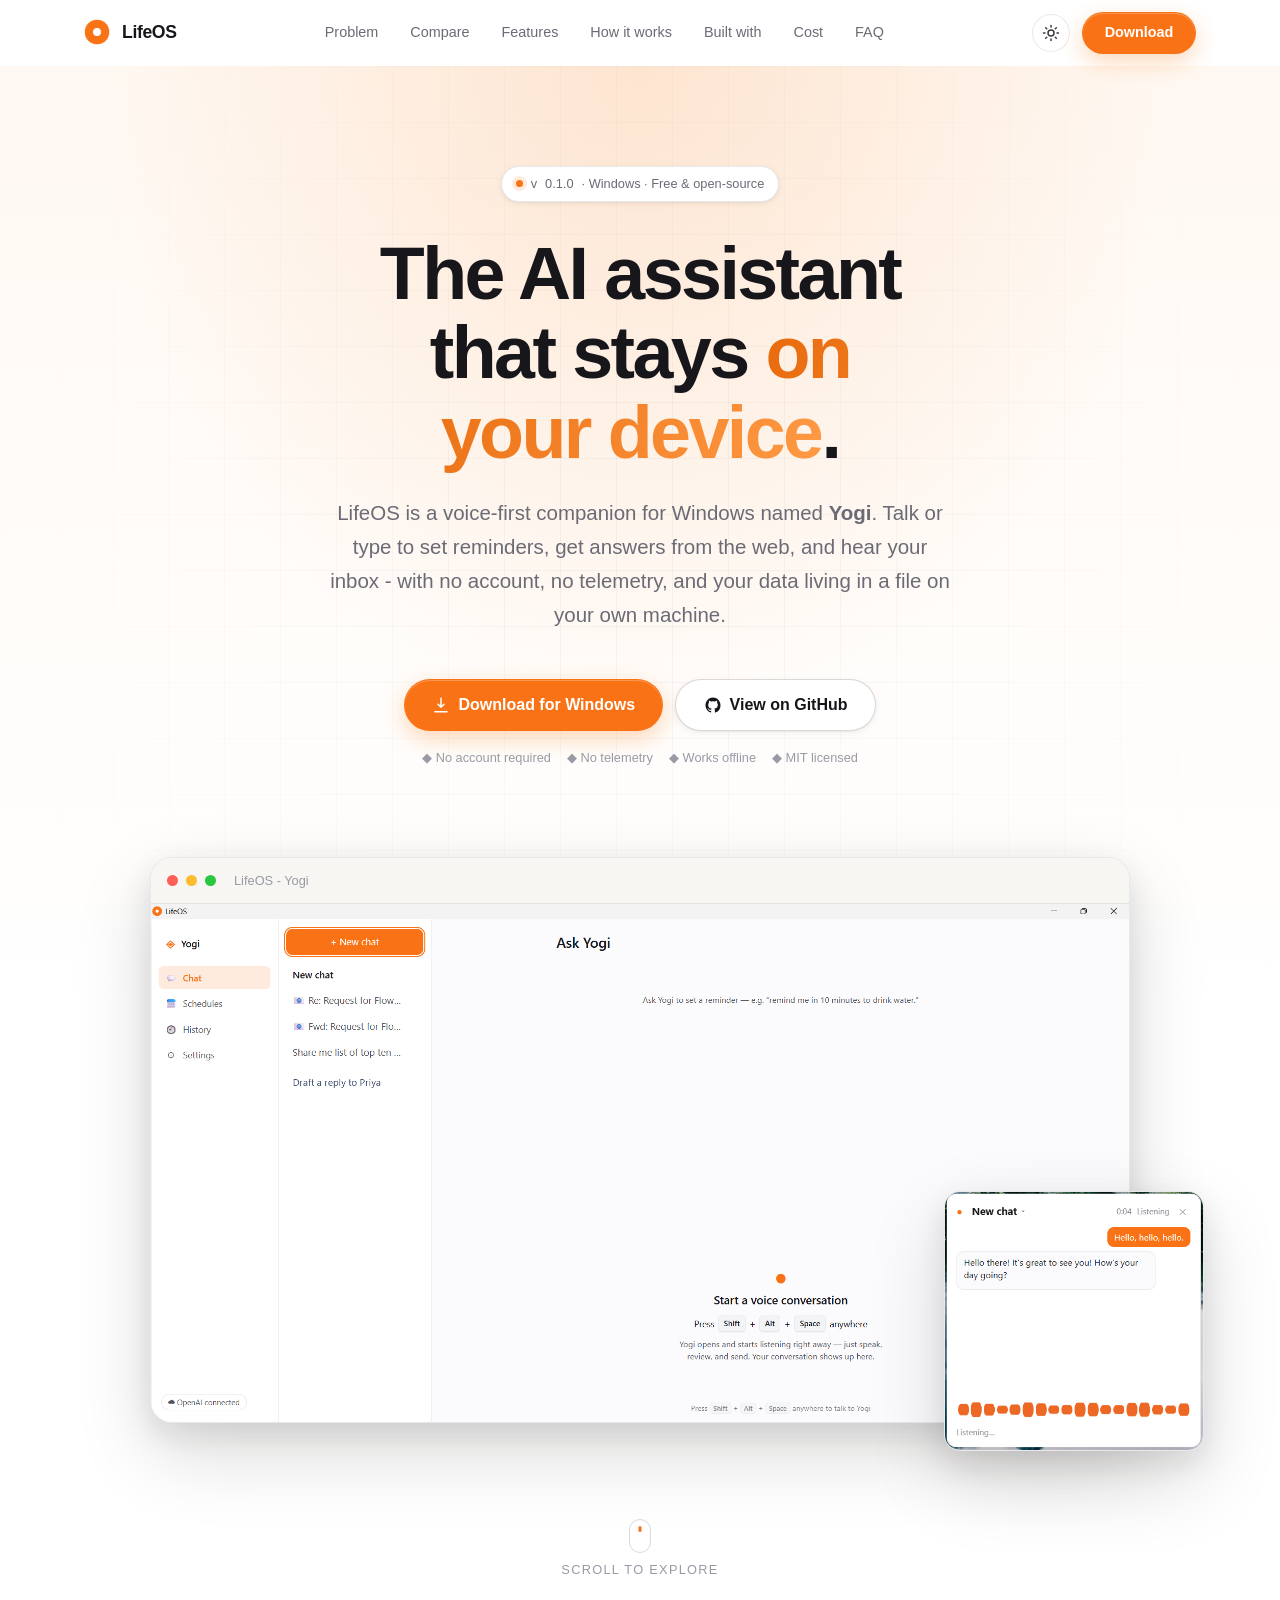
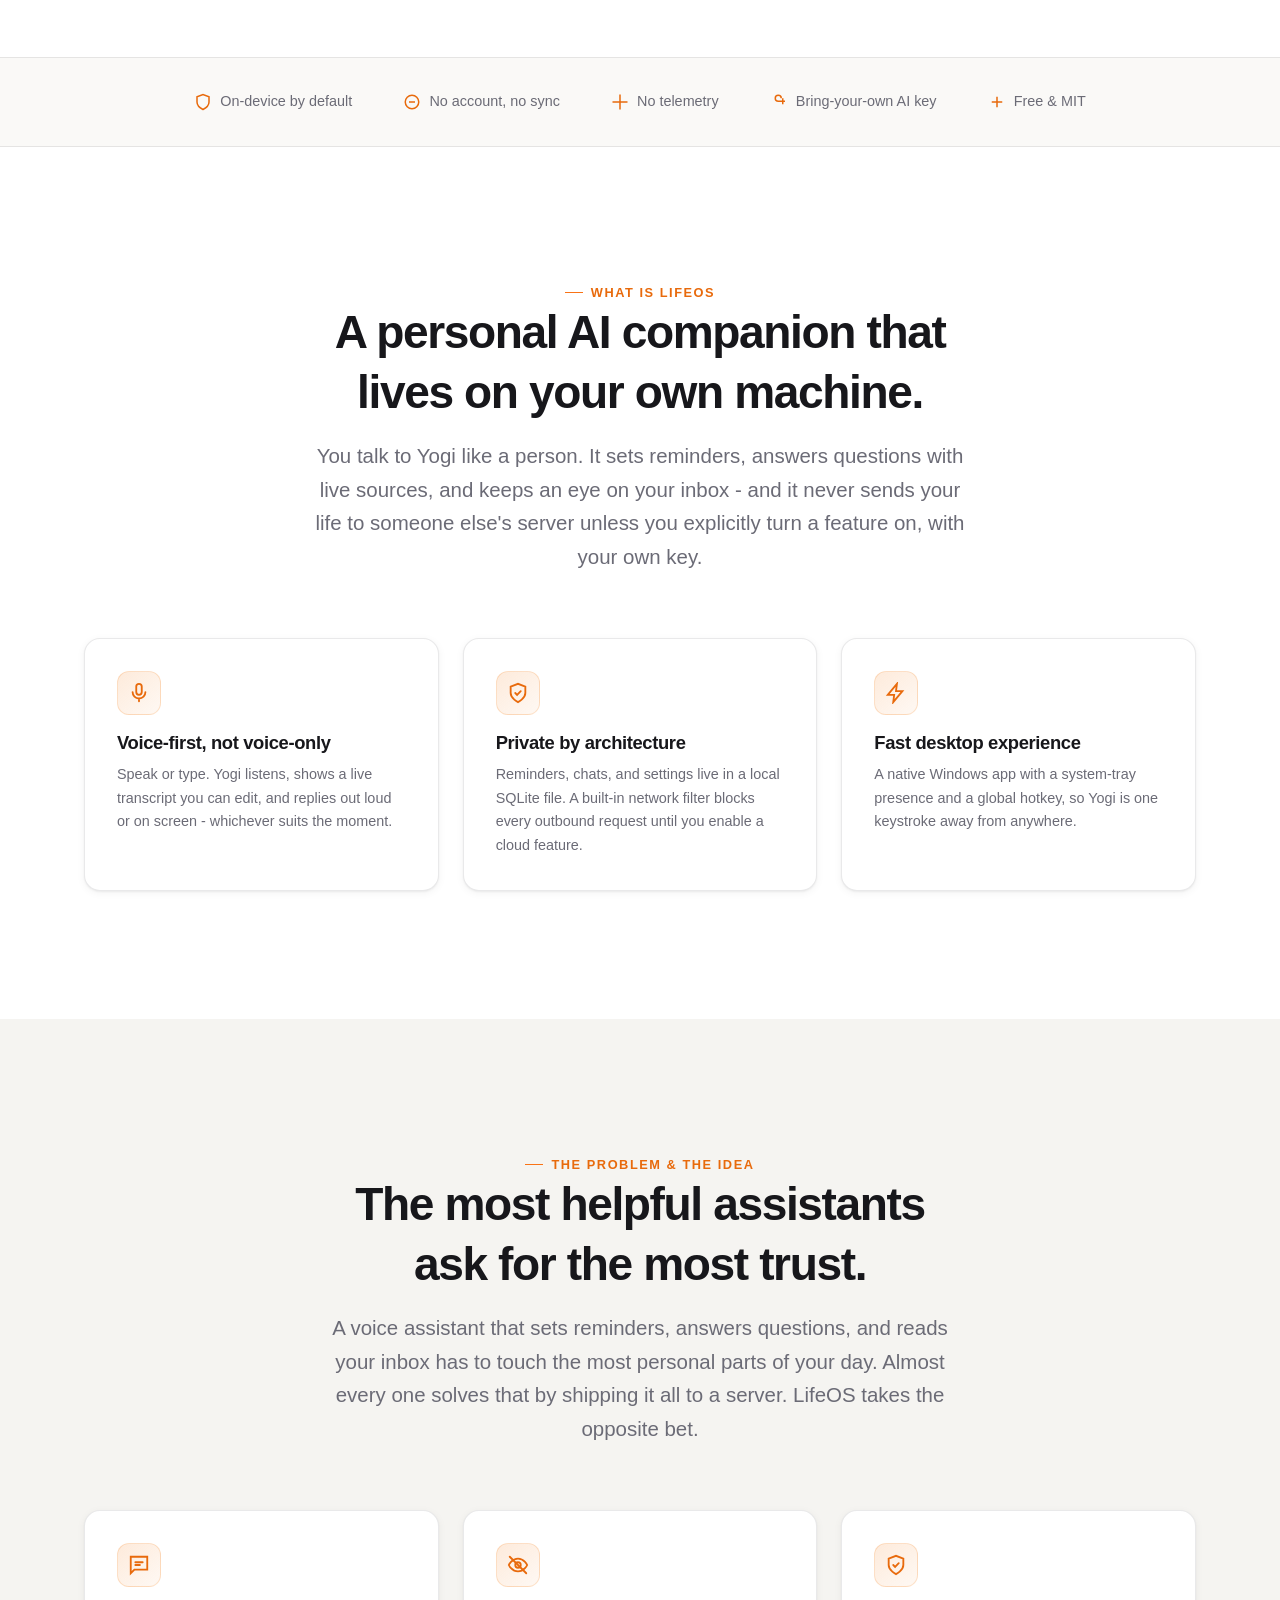
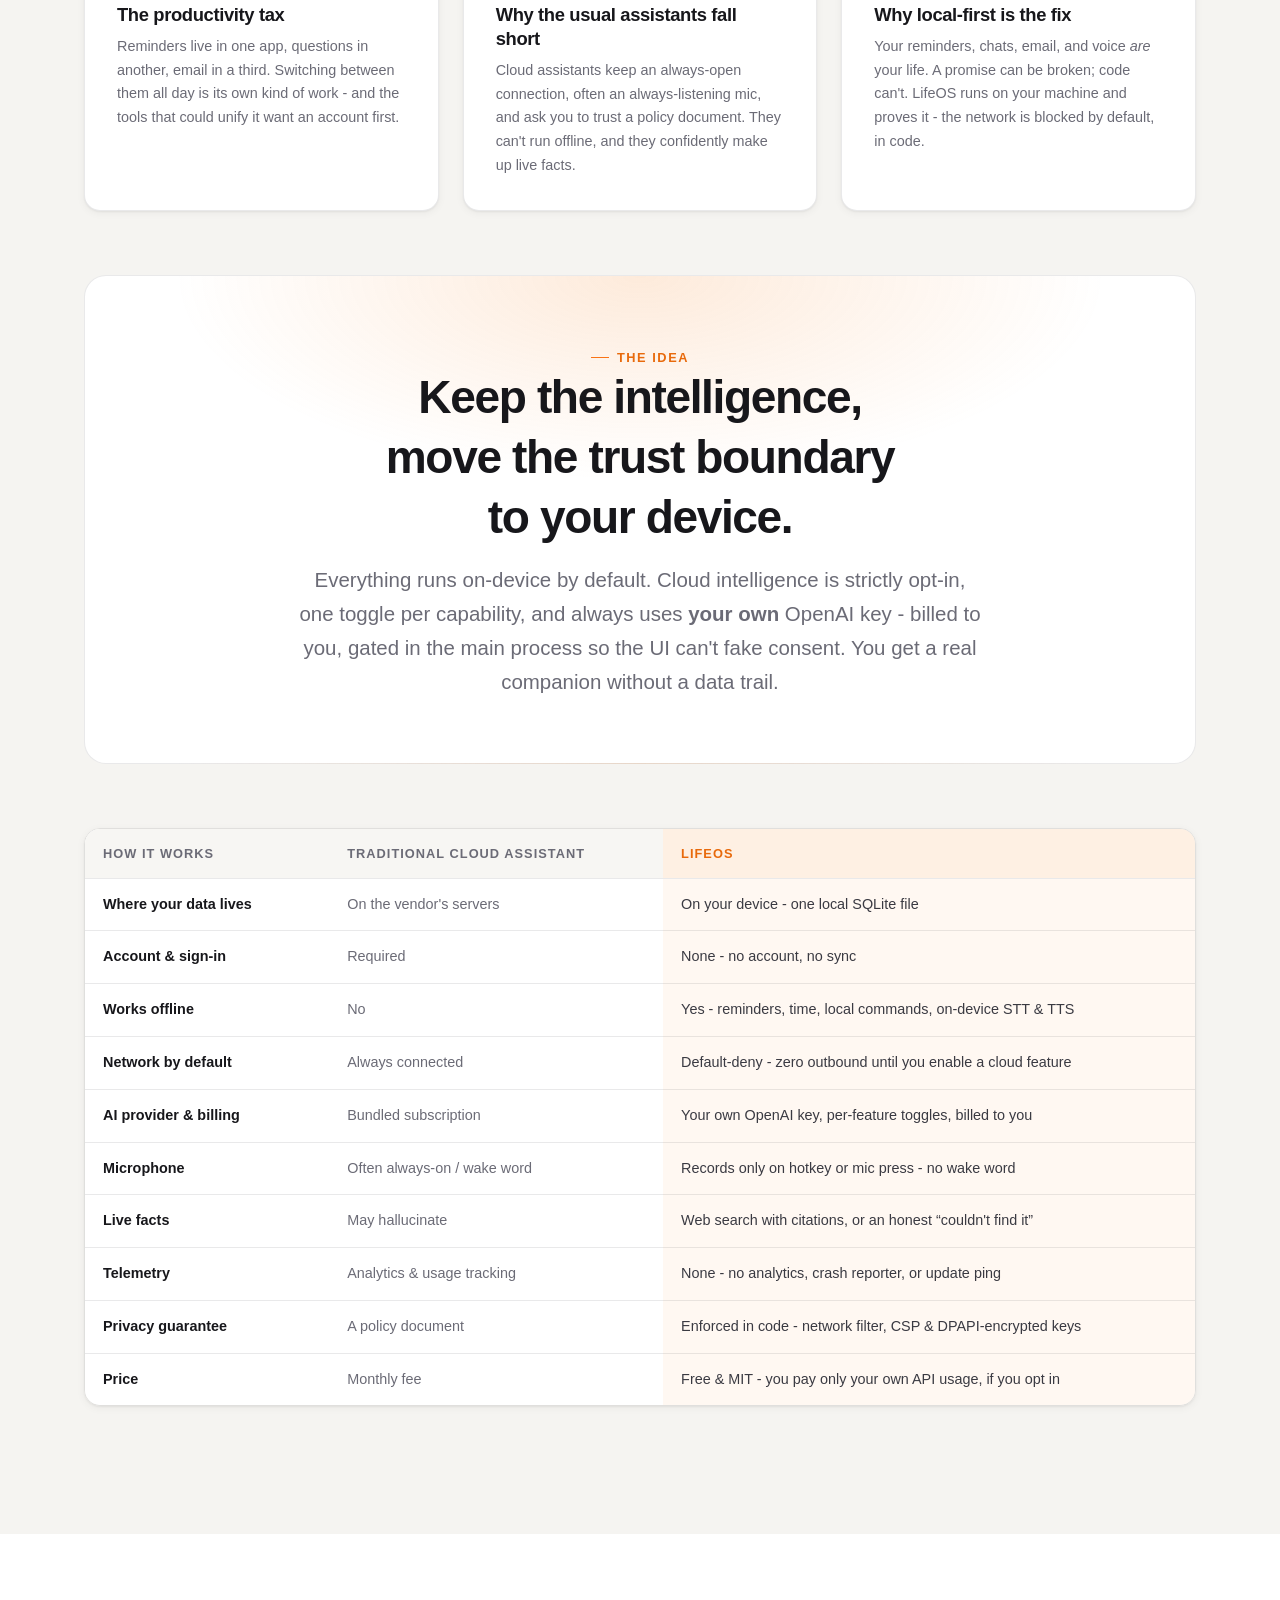
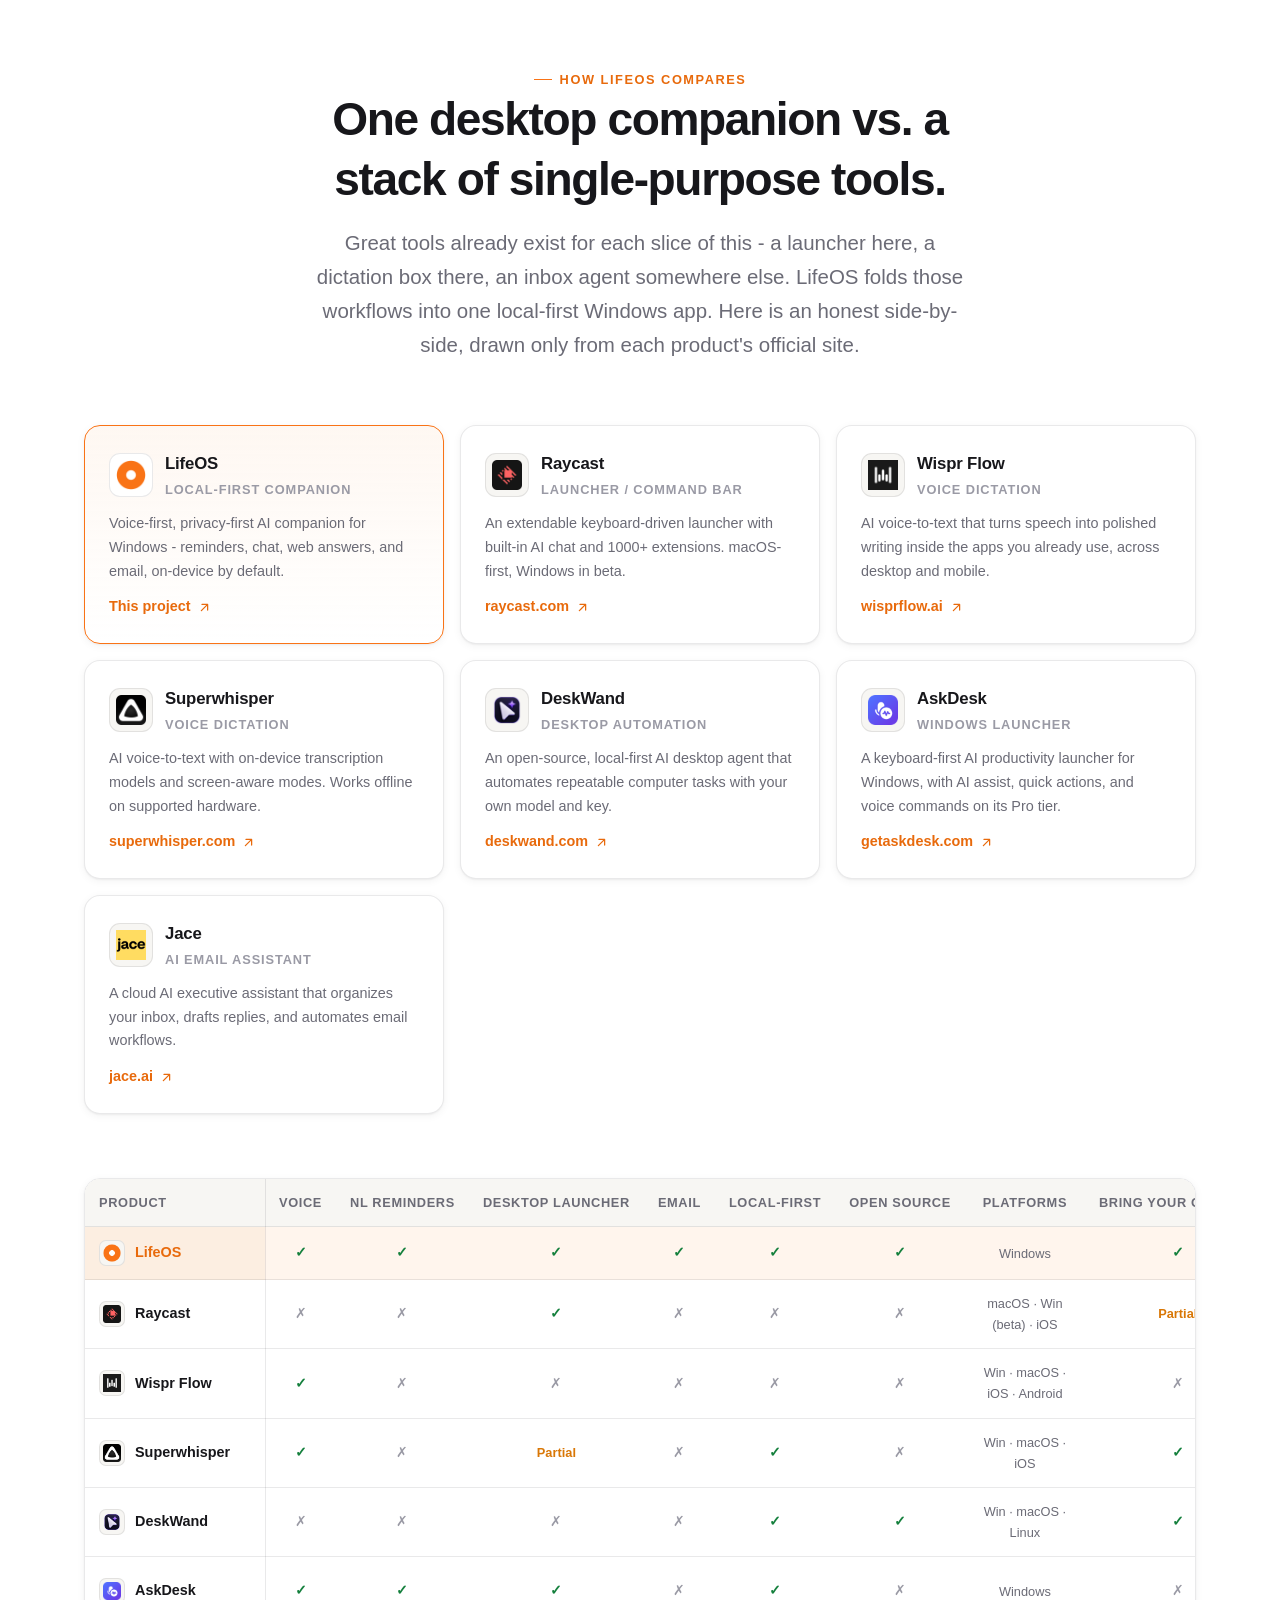
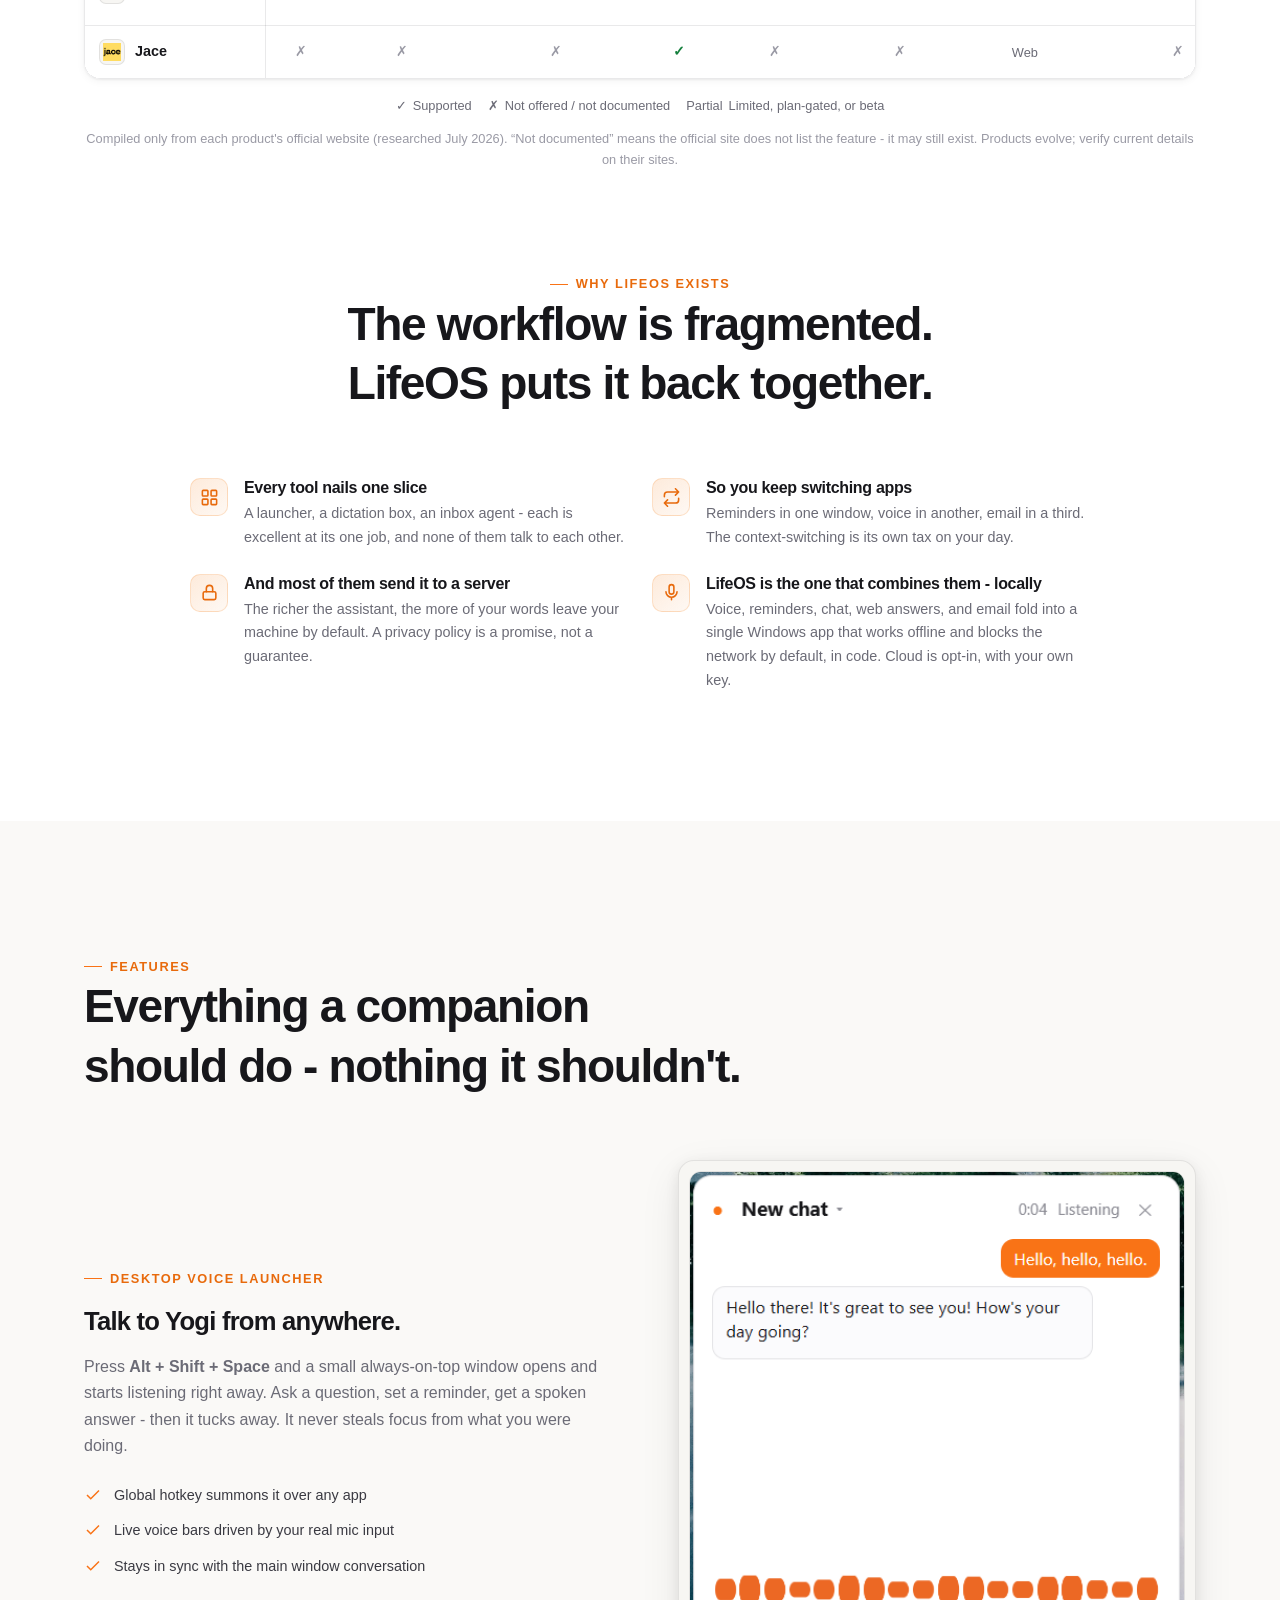
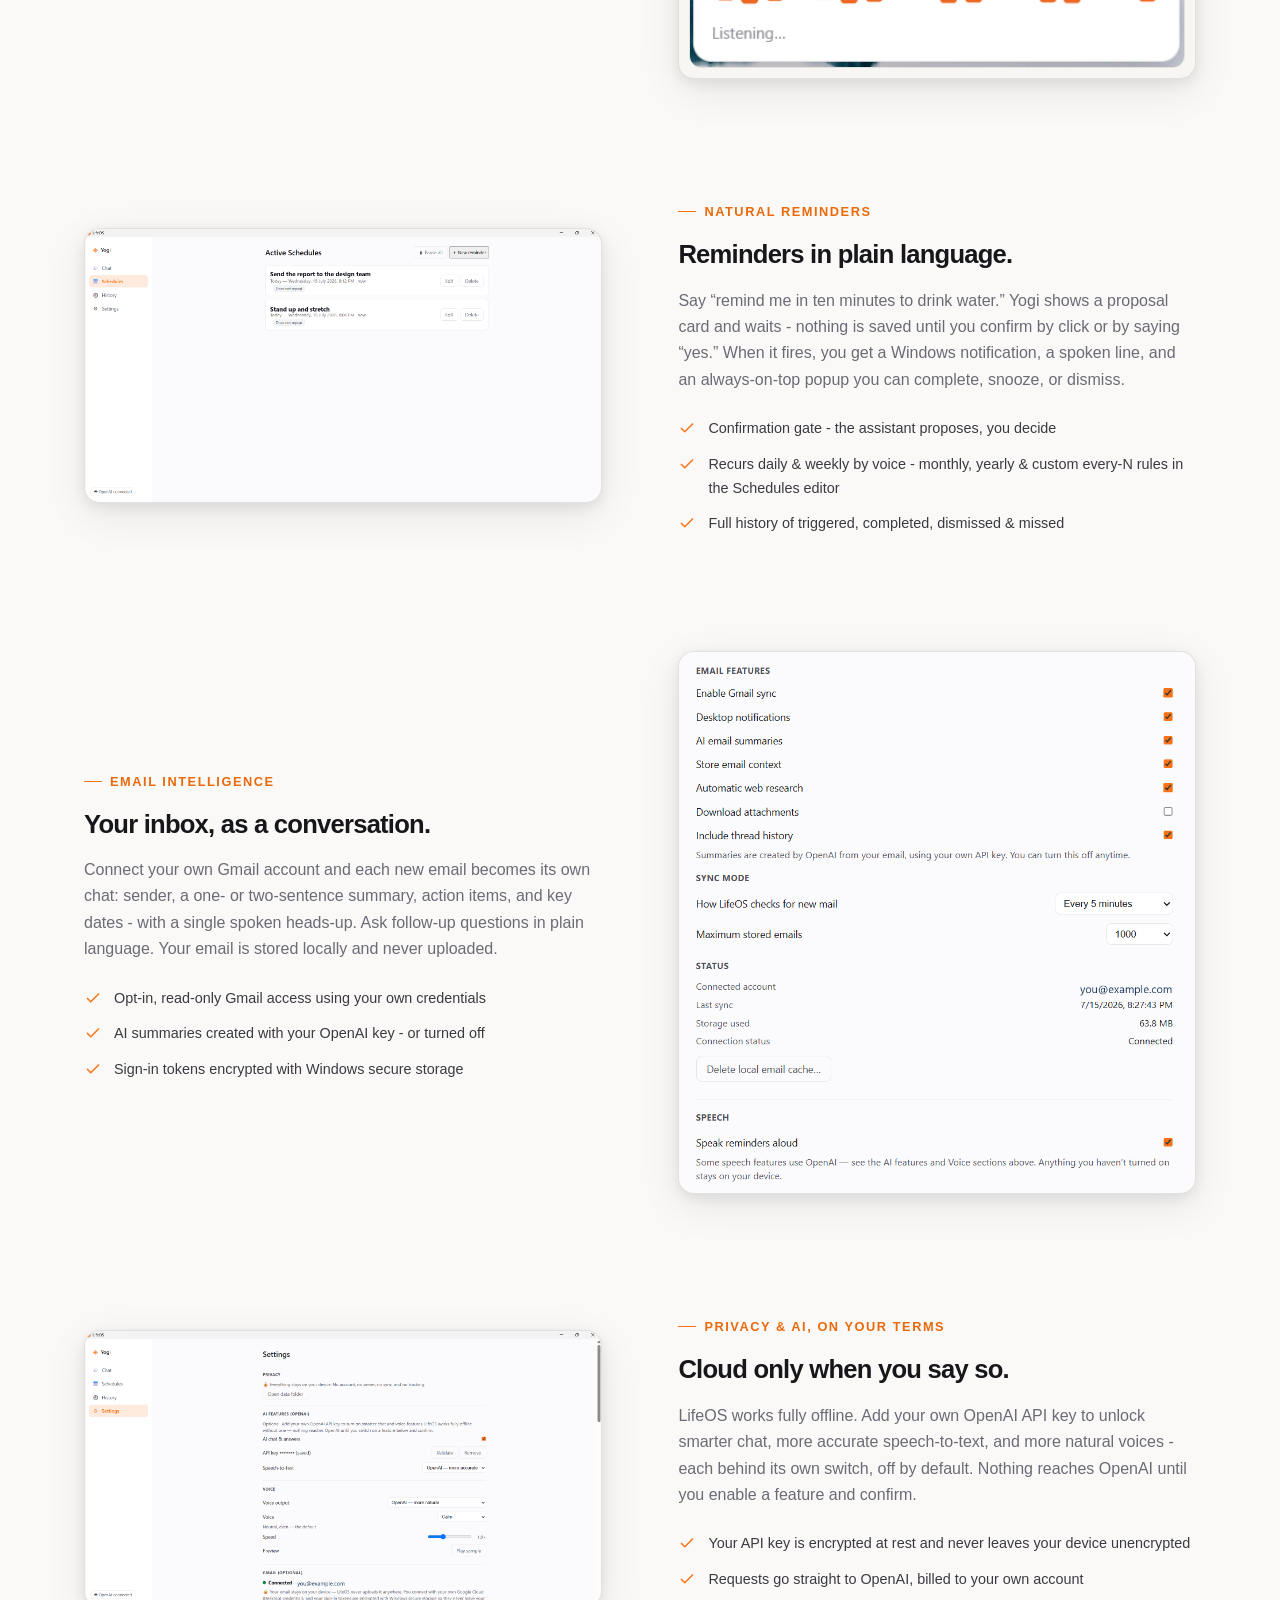
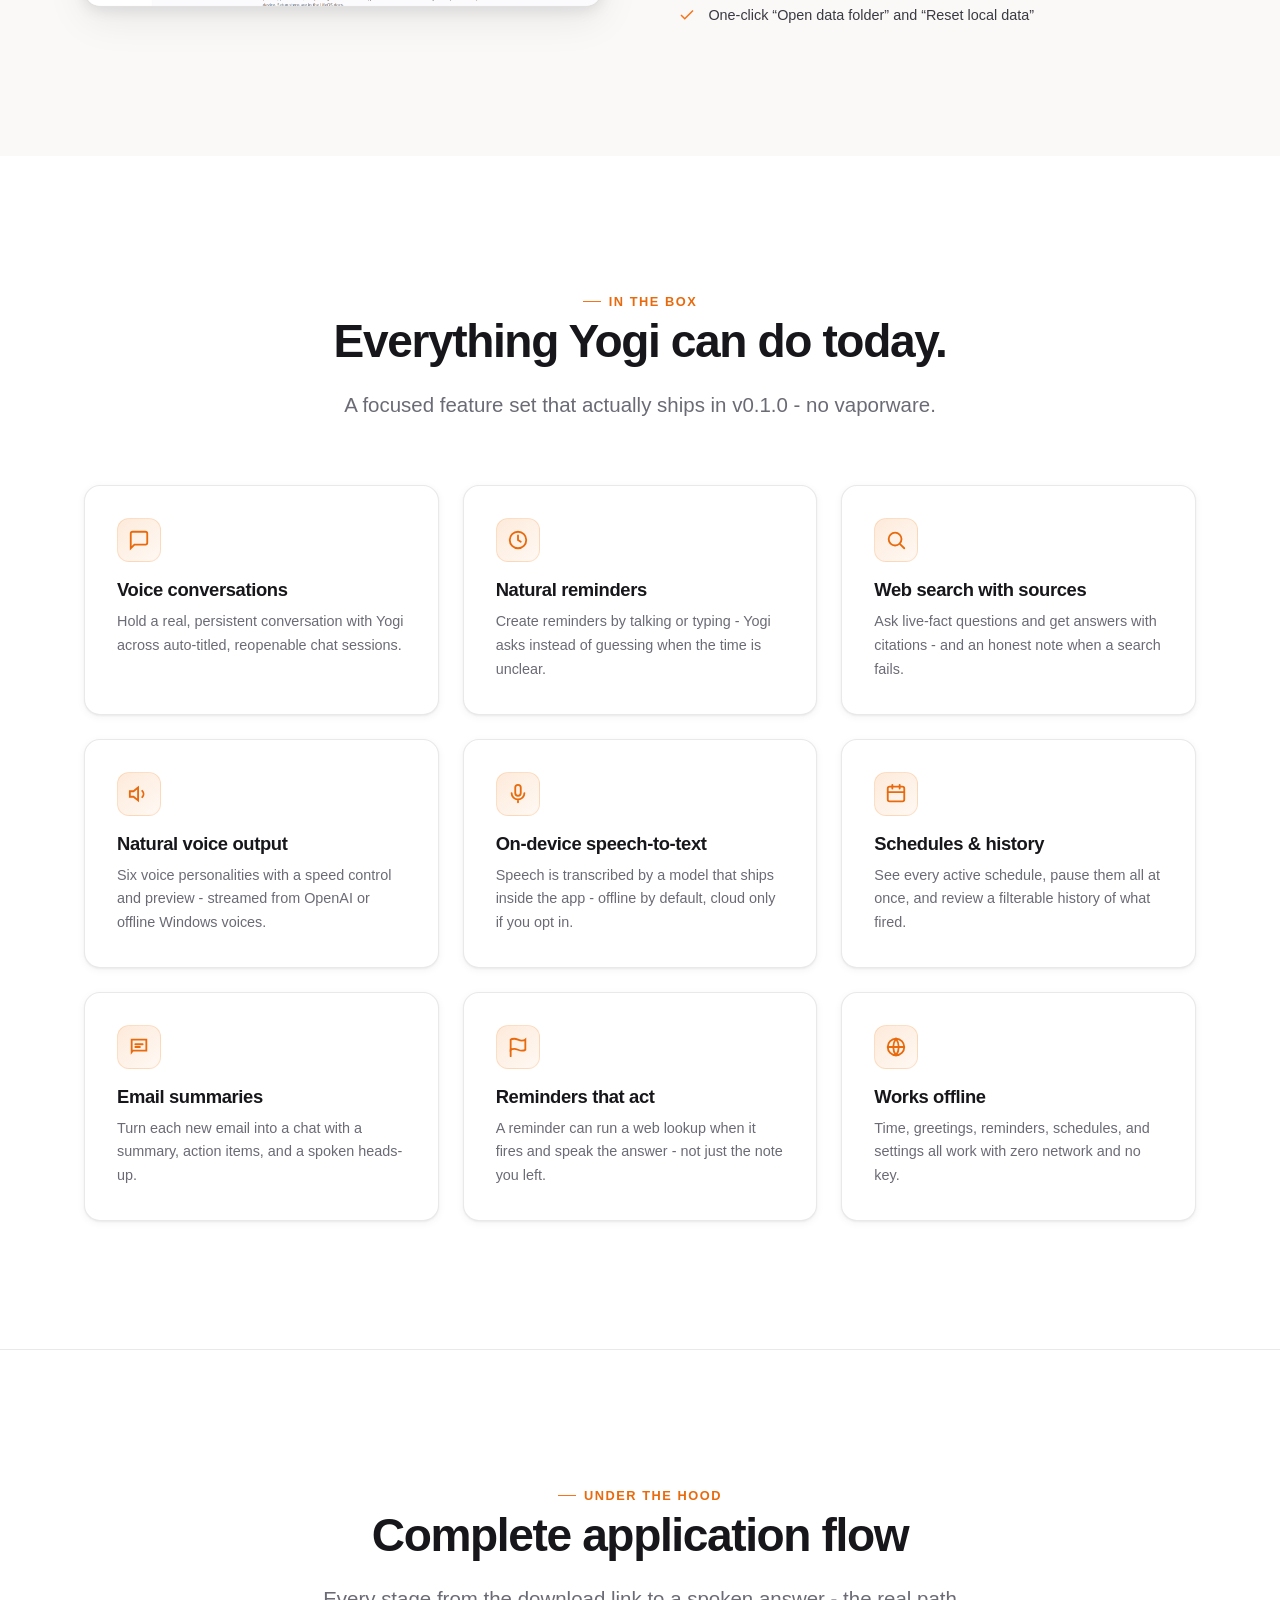
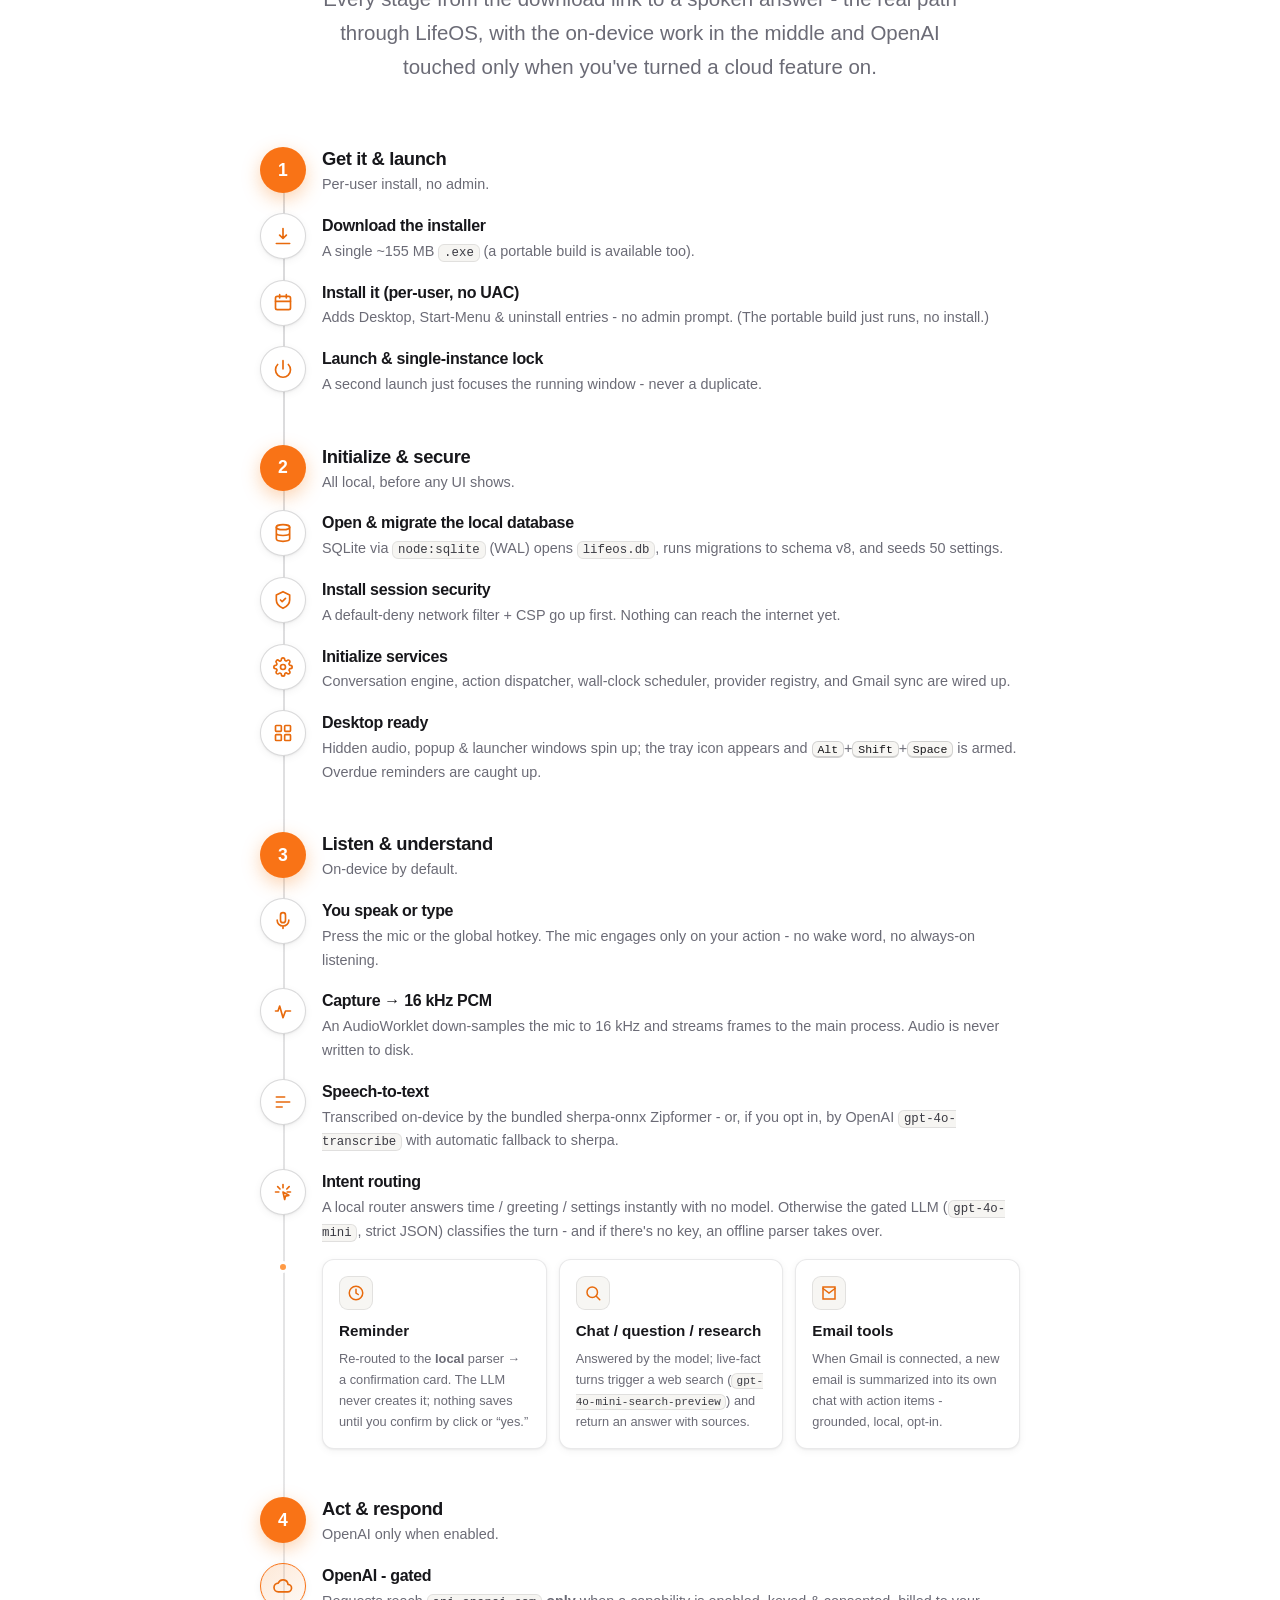
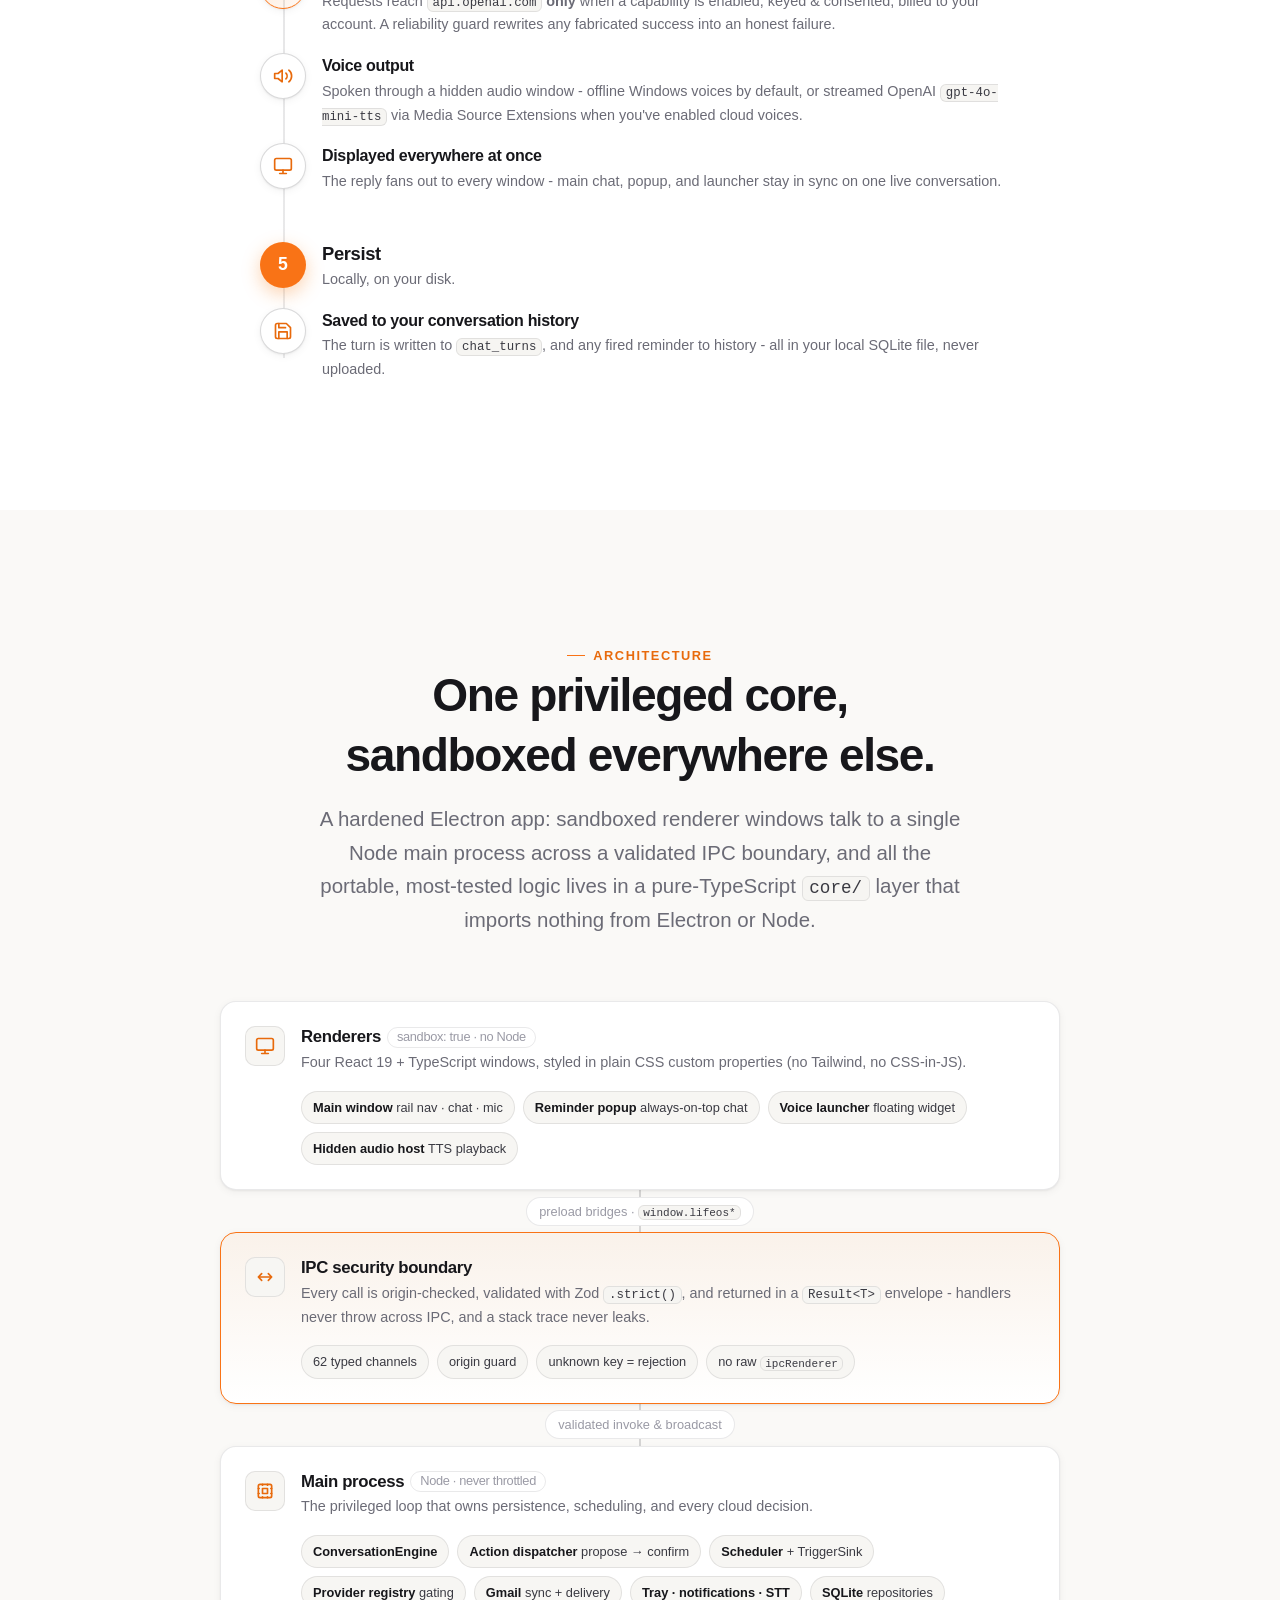
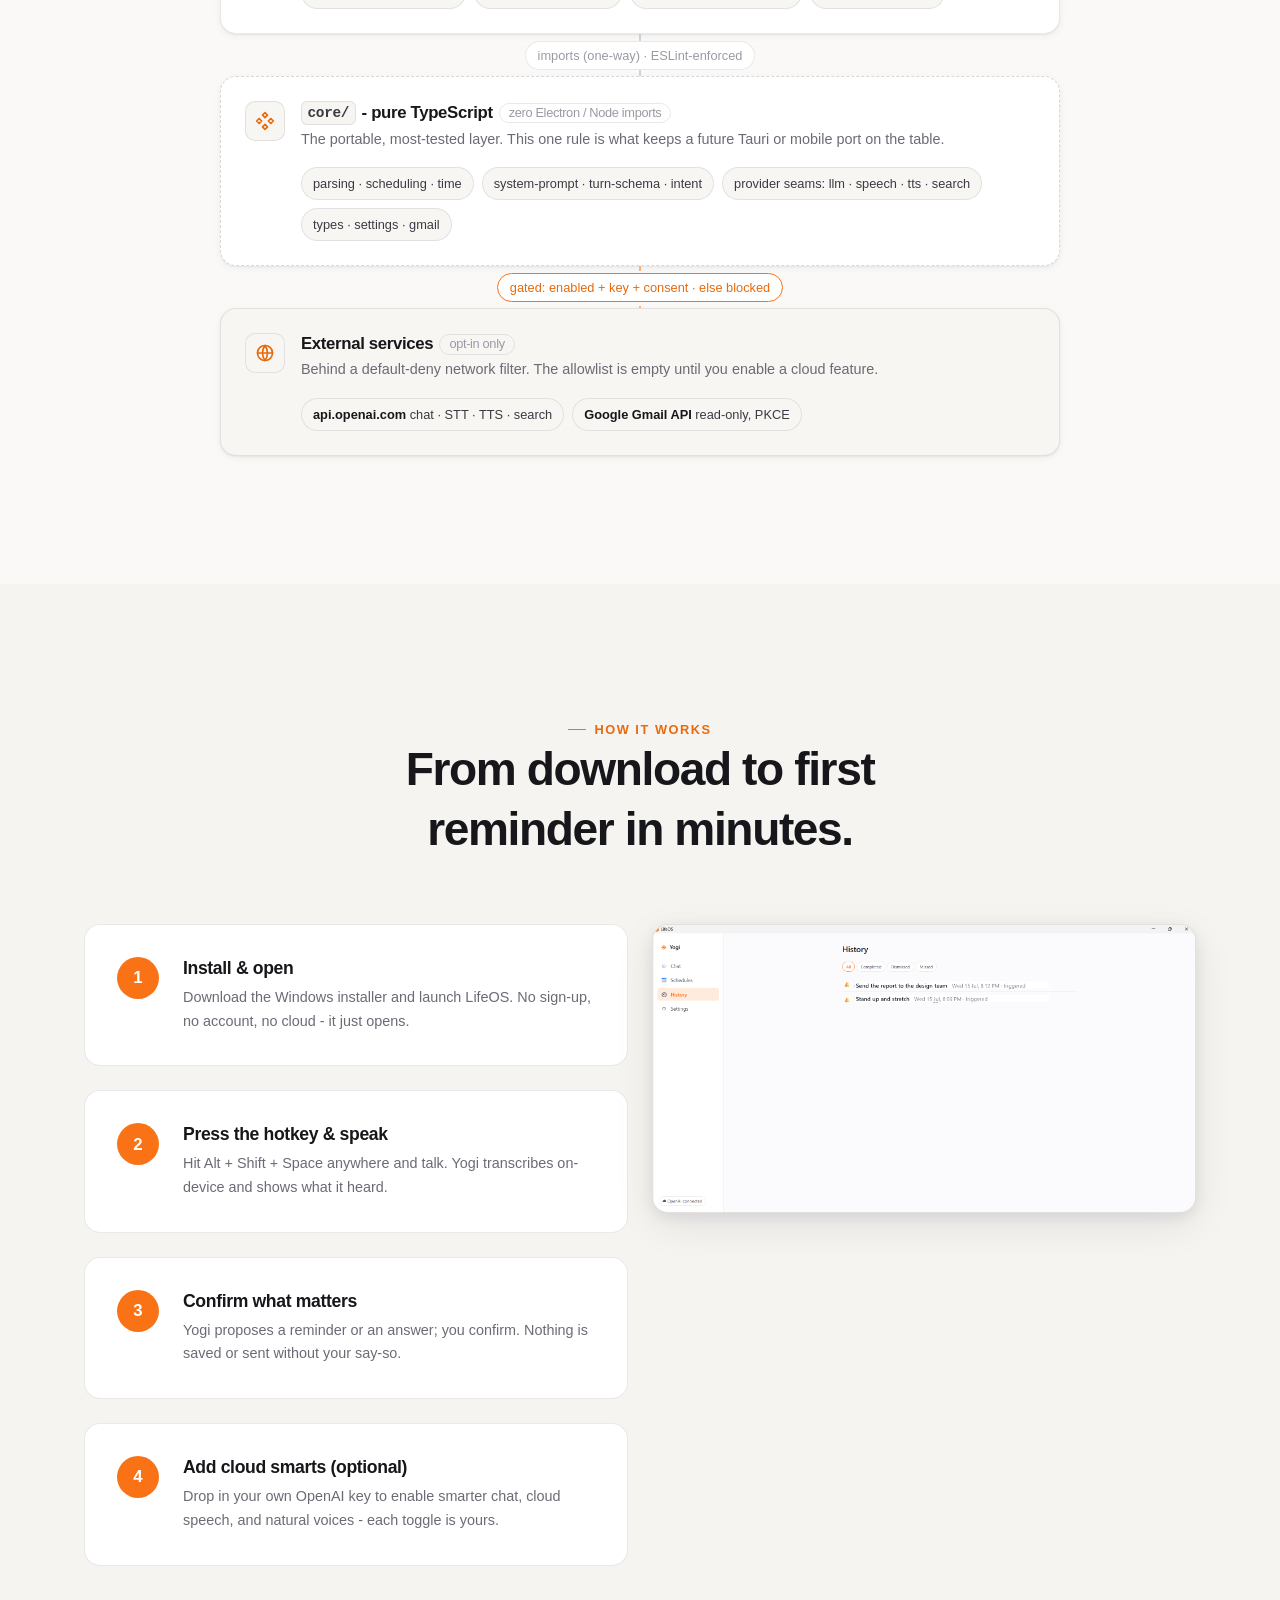
==== commit 06f94583: "Point download at the NSIS installer Switch DOWNLOAD_URL/FILENAME to "LifeOS Setup 0.1.0.exe" and re" ====
--- a/index.html
+++ b/index.html
@@ -662,11 +662,11 @@
         </div>
         <div class="flow-step" role="listitem">
           <span class="flow-step__dot" aria-hidden="true"><svg viewBox="0 0 24 24" fill="none" stroke="currentColor" stroke-width="2" stroke-linecap="round" stroke-linejoin="round"><path d="M12 3v12m0 0l4-4m-4 4l-4-4M4 21h16"/></svg></span>
-          <div class="flow-step__body"><h4>Download the portable <code>.exe</code></h4><p>A single ~155&nbsp;MB file - nothing to install if you don't want to.</p></div>
+          <div class="flow-step__body"><h4>Download the installer</h4><p>A single ~155&nbsp;MB <code>.exe</code> (a portable build is available too).</p></div>
         </div>
         <div class="flow-step" role="listitem">
           <span class="flow-step__dot" aria-hidden="true"><svg viewBox="0 0 24 24" fill="none" stroke="currentColor" stroke-width="2" stroke-linecap="round" stroke-linejoin="round"><rect x="3" y="4" width="18" height="16" rx="2"/><path d="M8 2v4M16 2v4M3 10h18"/></svg></span>
-          <div class="flow-step__body"><h4>Run it (per-user, no UAC)</h4><p>The installer variant adds Desktop, Start-Menu &amp; uninstall entries; the portable just runs.</p></div>
+          <div class="flow-step__body"><h4>Install it (per-user, no UAC)</h4><p>Adds Desktop, Start-Menu &amp; uninstall entries - no admin prompt. (The portable build just runs, no install.)</p></div>
         </div>
         <div class="flow-step" role="listitem">
           <span class="flow-step__dot" aria-hidden="true"><svg viewBox="0 0 24 24" fill="none" stroke="currentColor" stroke-width="2" stroke-linecap="round" stroke-linejoin="round"><path d="M12 2v10M18.4 6.6a9 9 0 1 1-12.8 0"/></svg></span>
@@ -1415,17 +1415,17 @@
               Download for Windows
             </a>
             <div class="download__meta">
-              <span>◆ Portable · <span data-cfg="DOWNLOAD_FILENAME">.exe</span></span>
+              <span>◆ Installer · <span data-cfg="DOWNLOAD_FILENAME">.exe</span></span>
               <span>◆ <span data-cfg="DOWNLOAD_SIZE">~155 MB</span></span>
               <span>◆ <span data-cfg="PLATFORM">Windows · 64-bit</span></span>
               <span>◆ v<span data-cfg="VERSION">0.1.0</span></span>
             </div>
           </div>
           <div class="doc-note" style="margin-top:var(--space-5)">
-            <strong>Heads-up:</strong> this is the <strong>portable</strong> build - it runs straight from the
-            file, nothing to install. It isn’t code-signed yet, so Windows SmartScreen may show “Windows
-            protected your PC.” Choose <em>More info → Run anyway</em> to continue. Prefer to build it yourself?
-            Grab the source <a data-github href="#" target="_blank" rel="noopener">on GitHub</a>.
+            <strong>Heads-up:</strong> this is the Windows <strong>installer</strong> - it sets LifeOS up for
+            your user only, with no admin prompt. It isn’t code-signed yet, so Windows SmartScreen may show
+            “Windows protected your PC.” Choose <em>More info → Run anyway</em> to continue. Prefer to build it
+            yourself? Grab the source <a data-github href="#" target="_blank" rel="noopener">on GitHub</a>.
           </div>
         </div>
         <div class="download__panel">
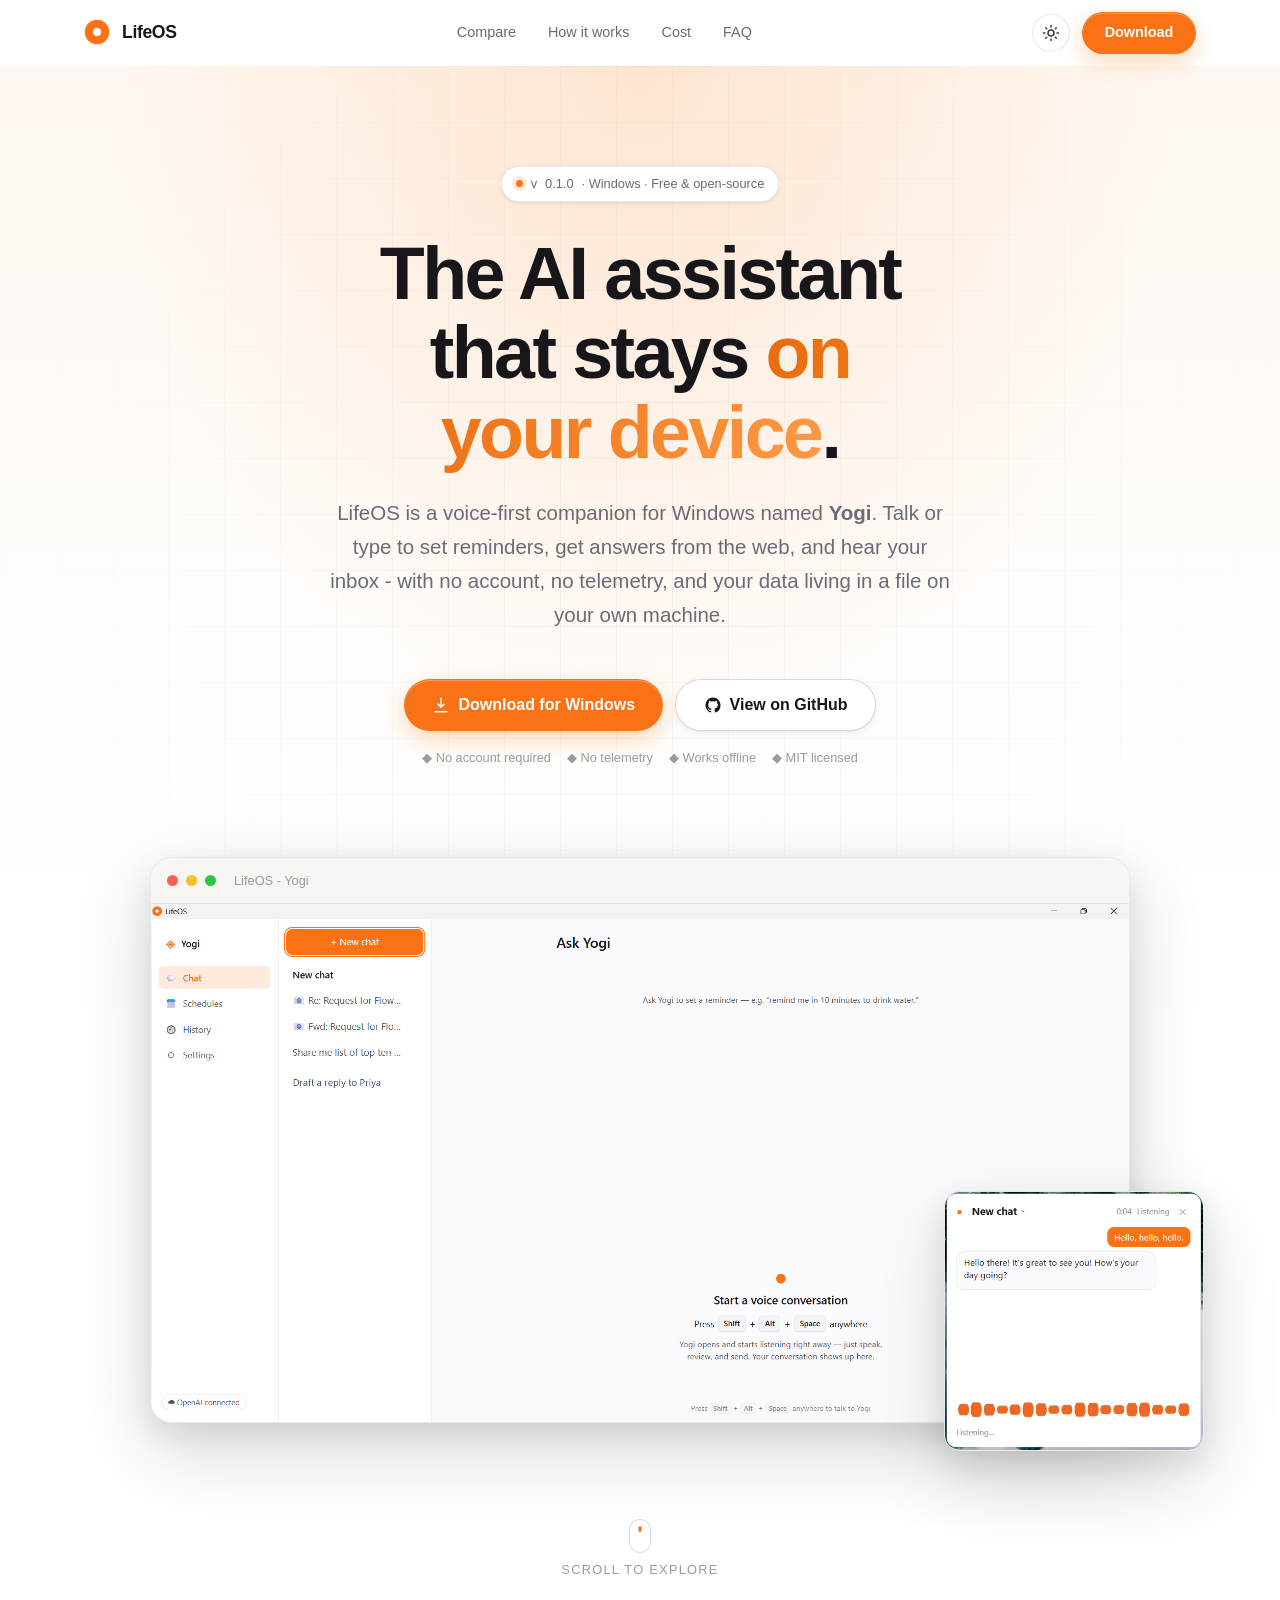
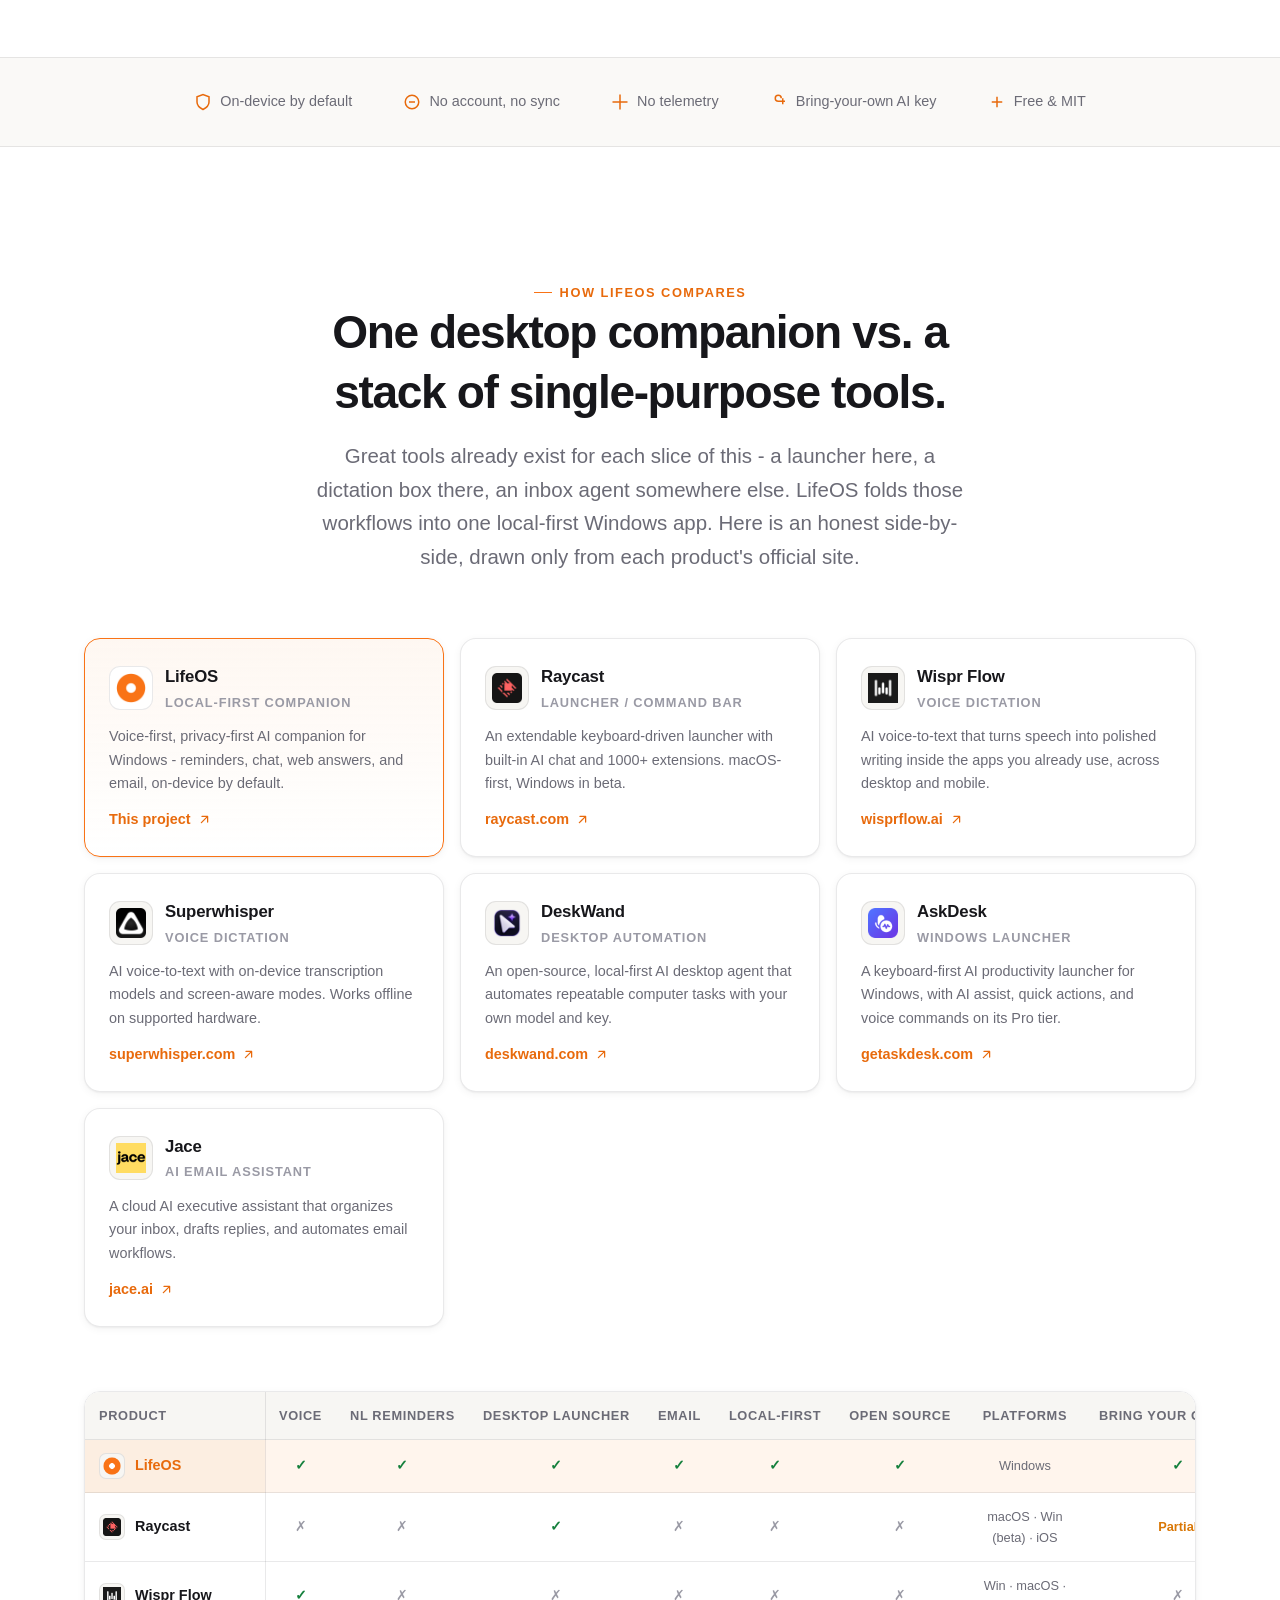
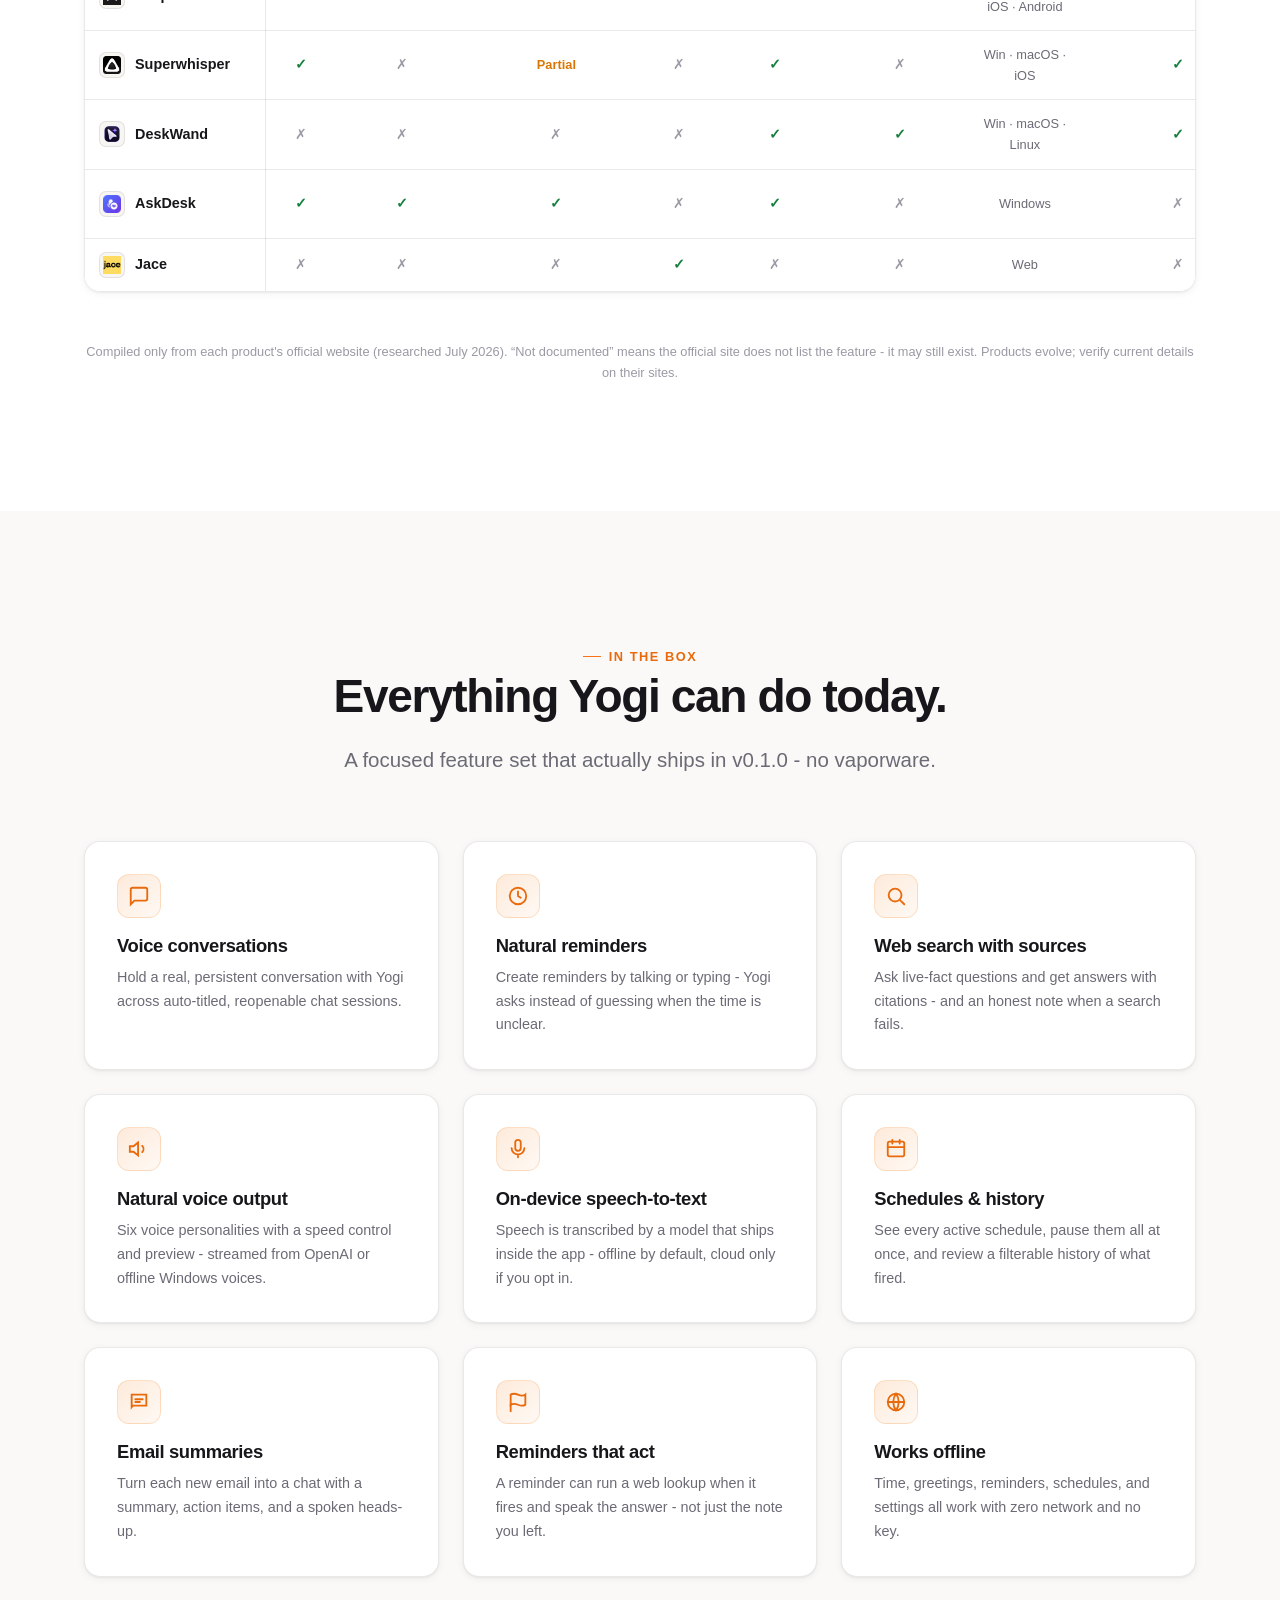
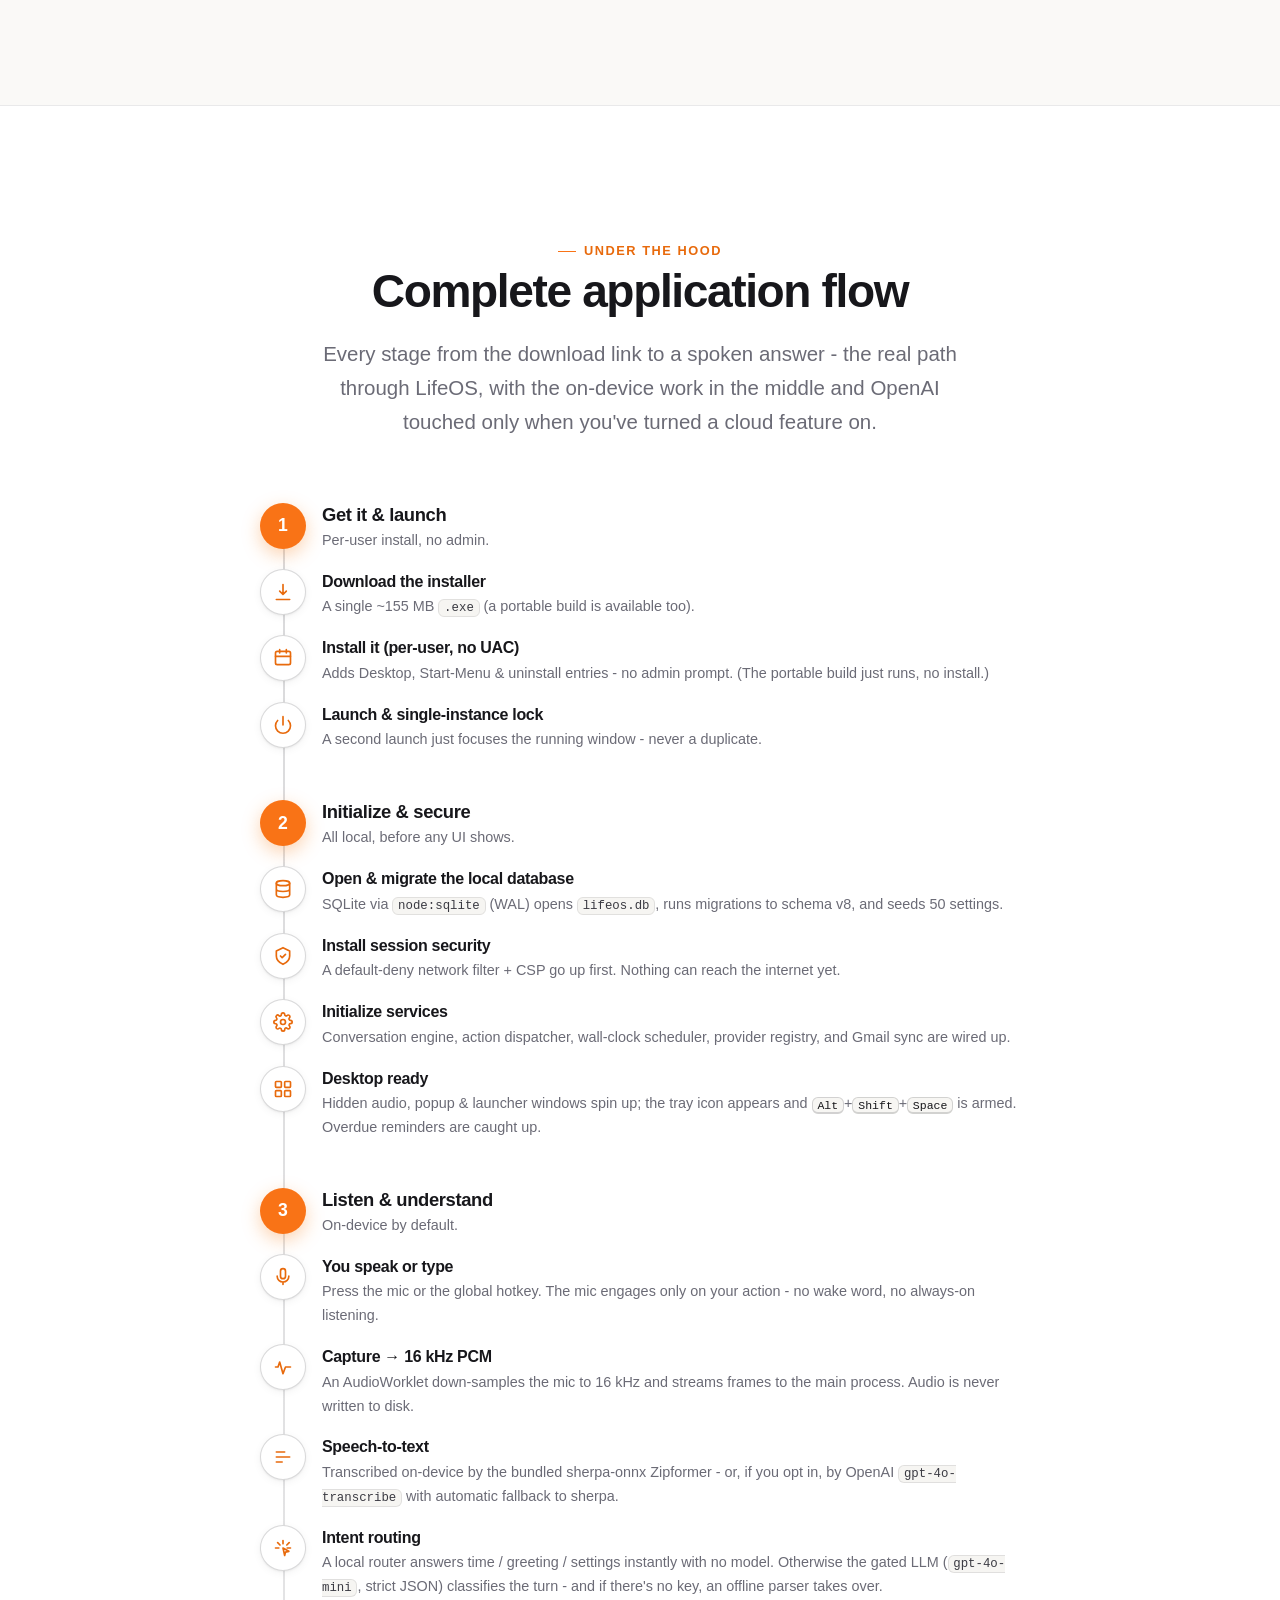
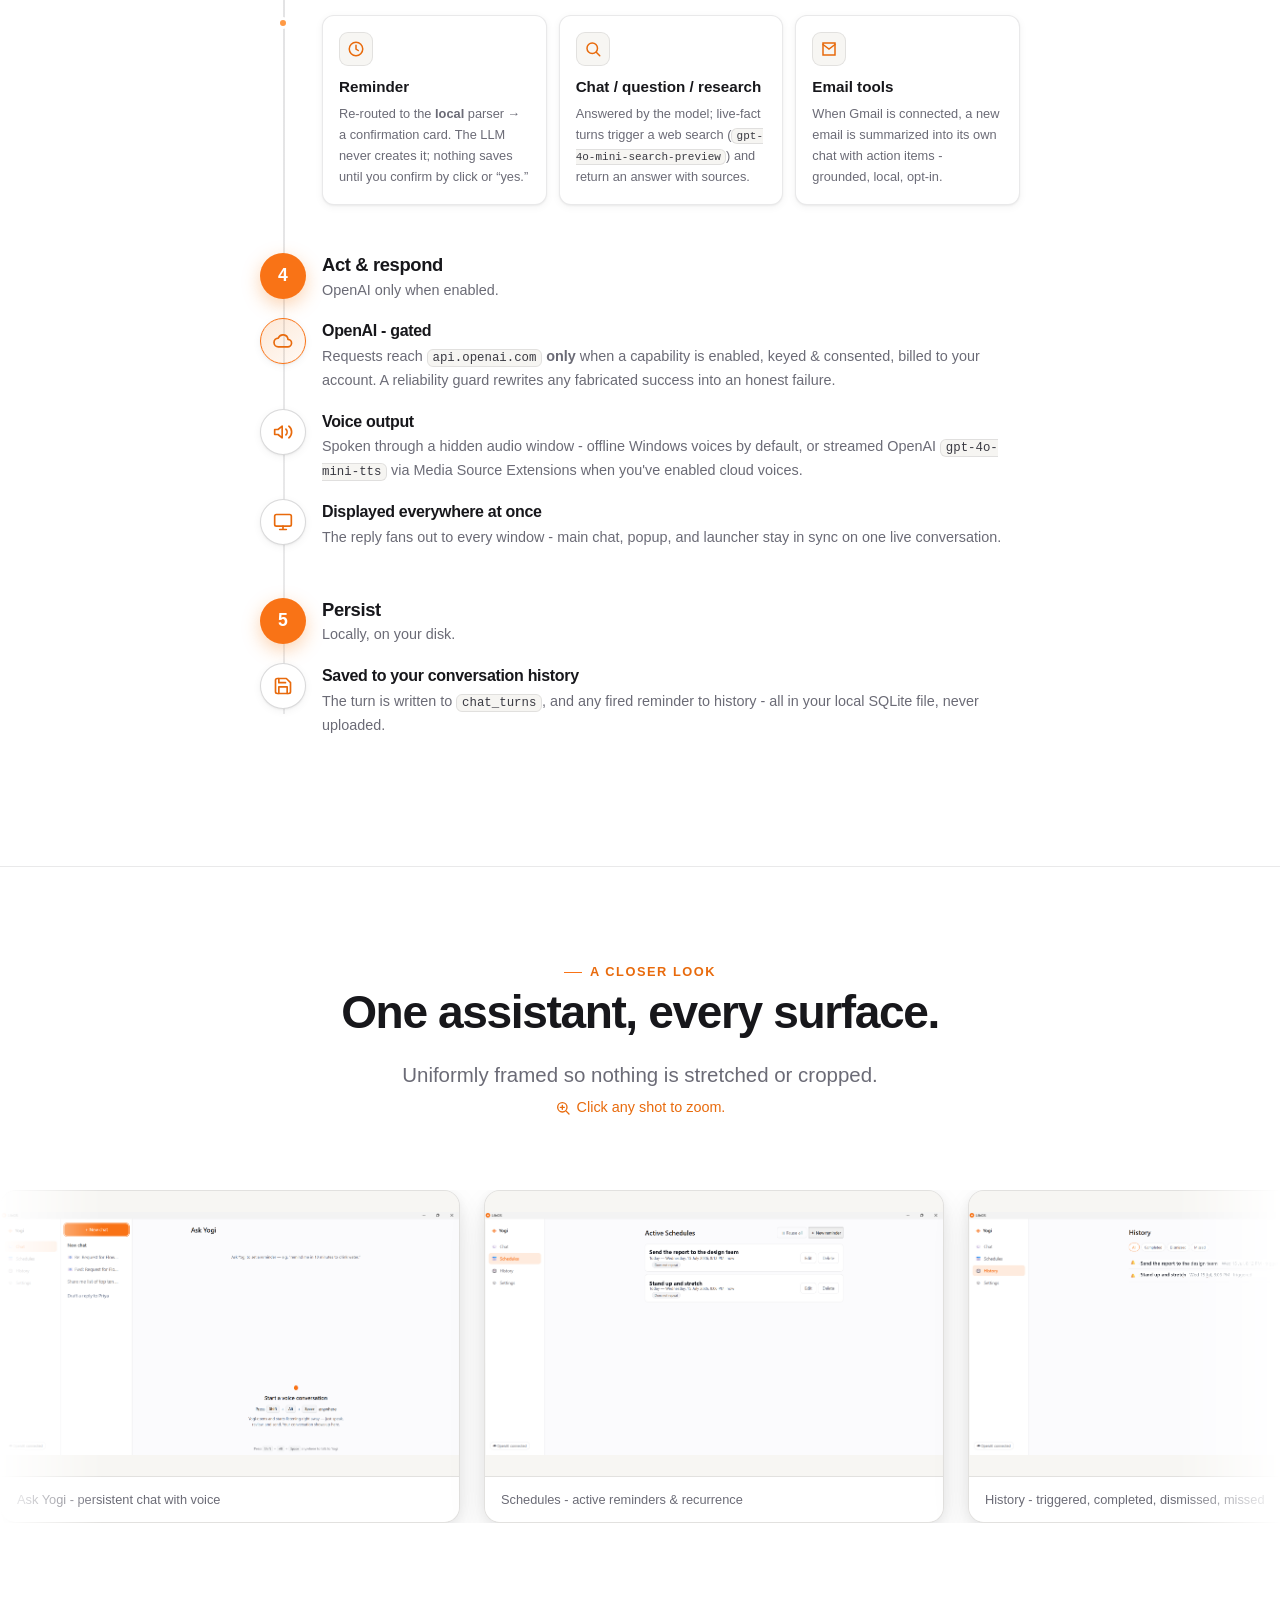
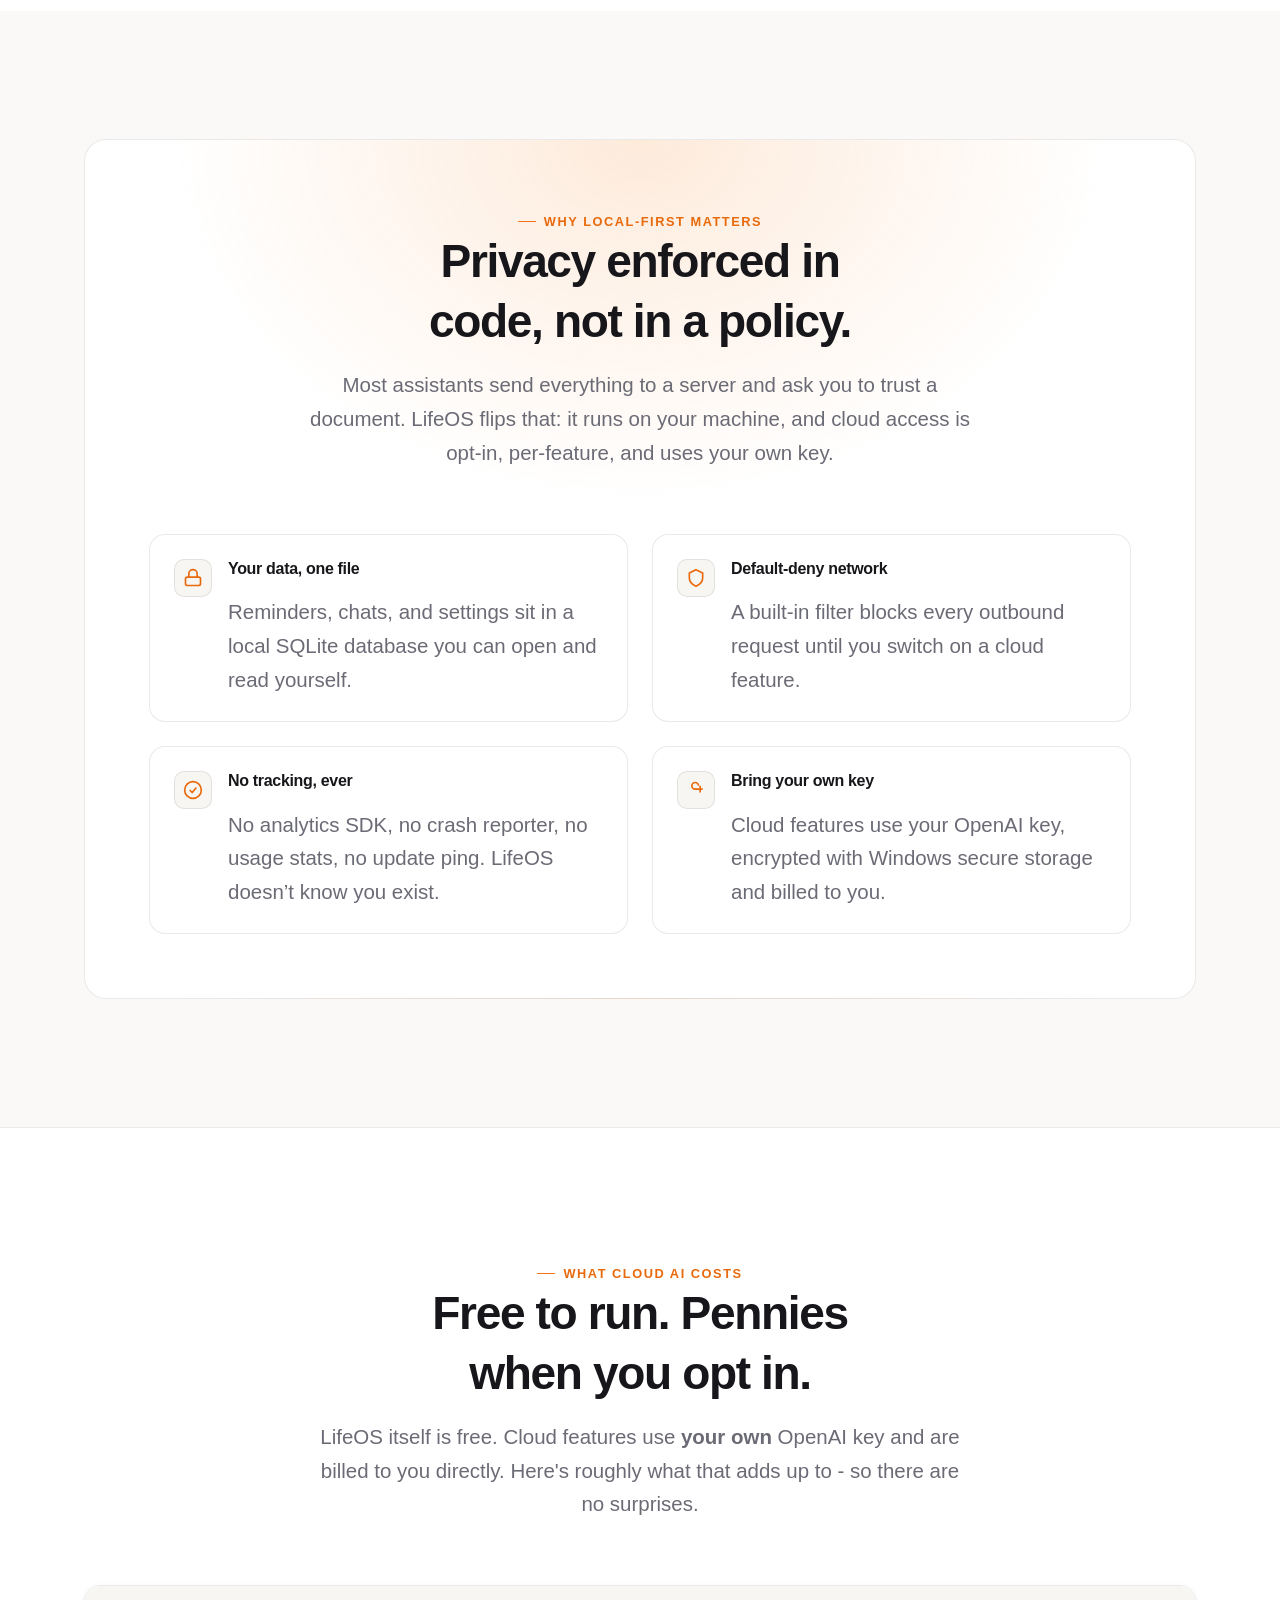
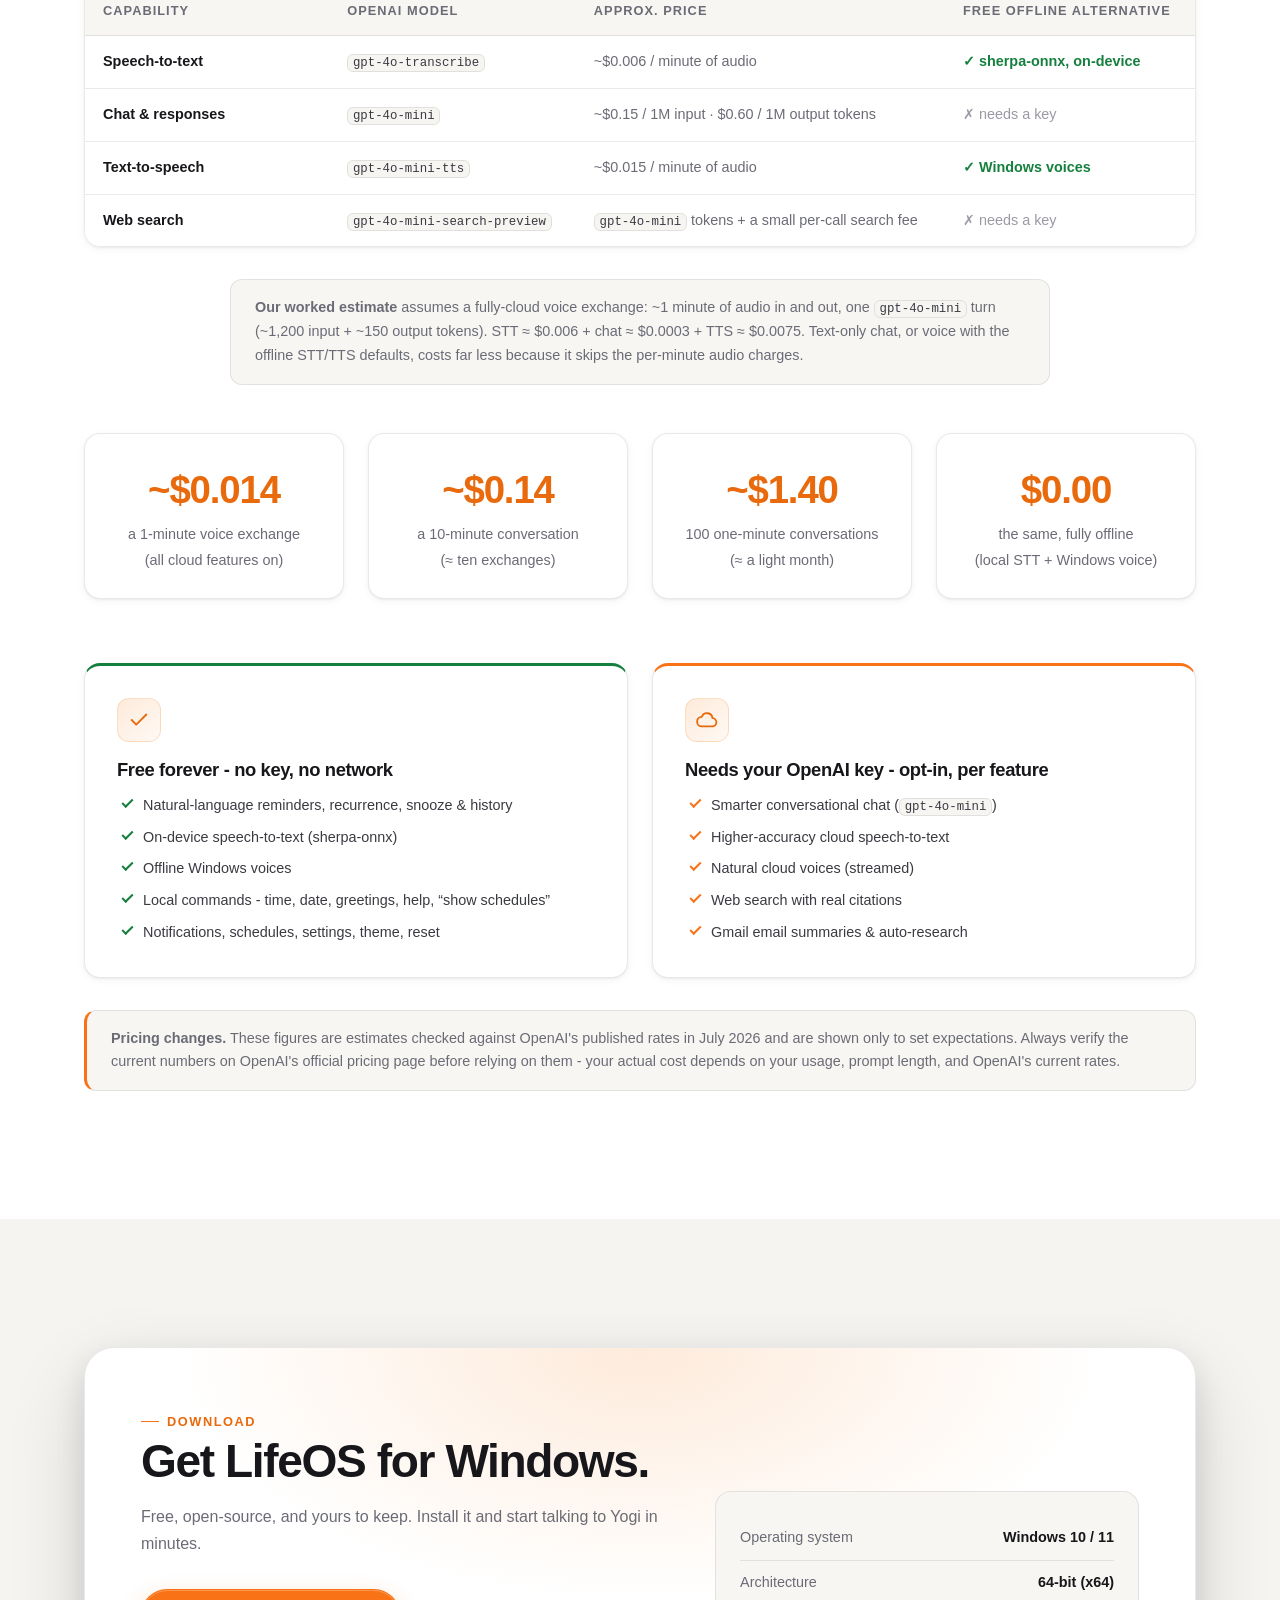
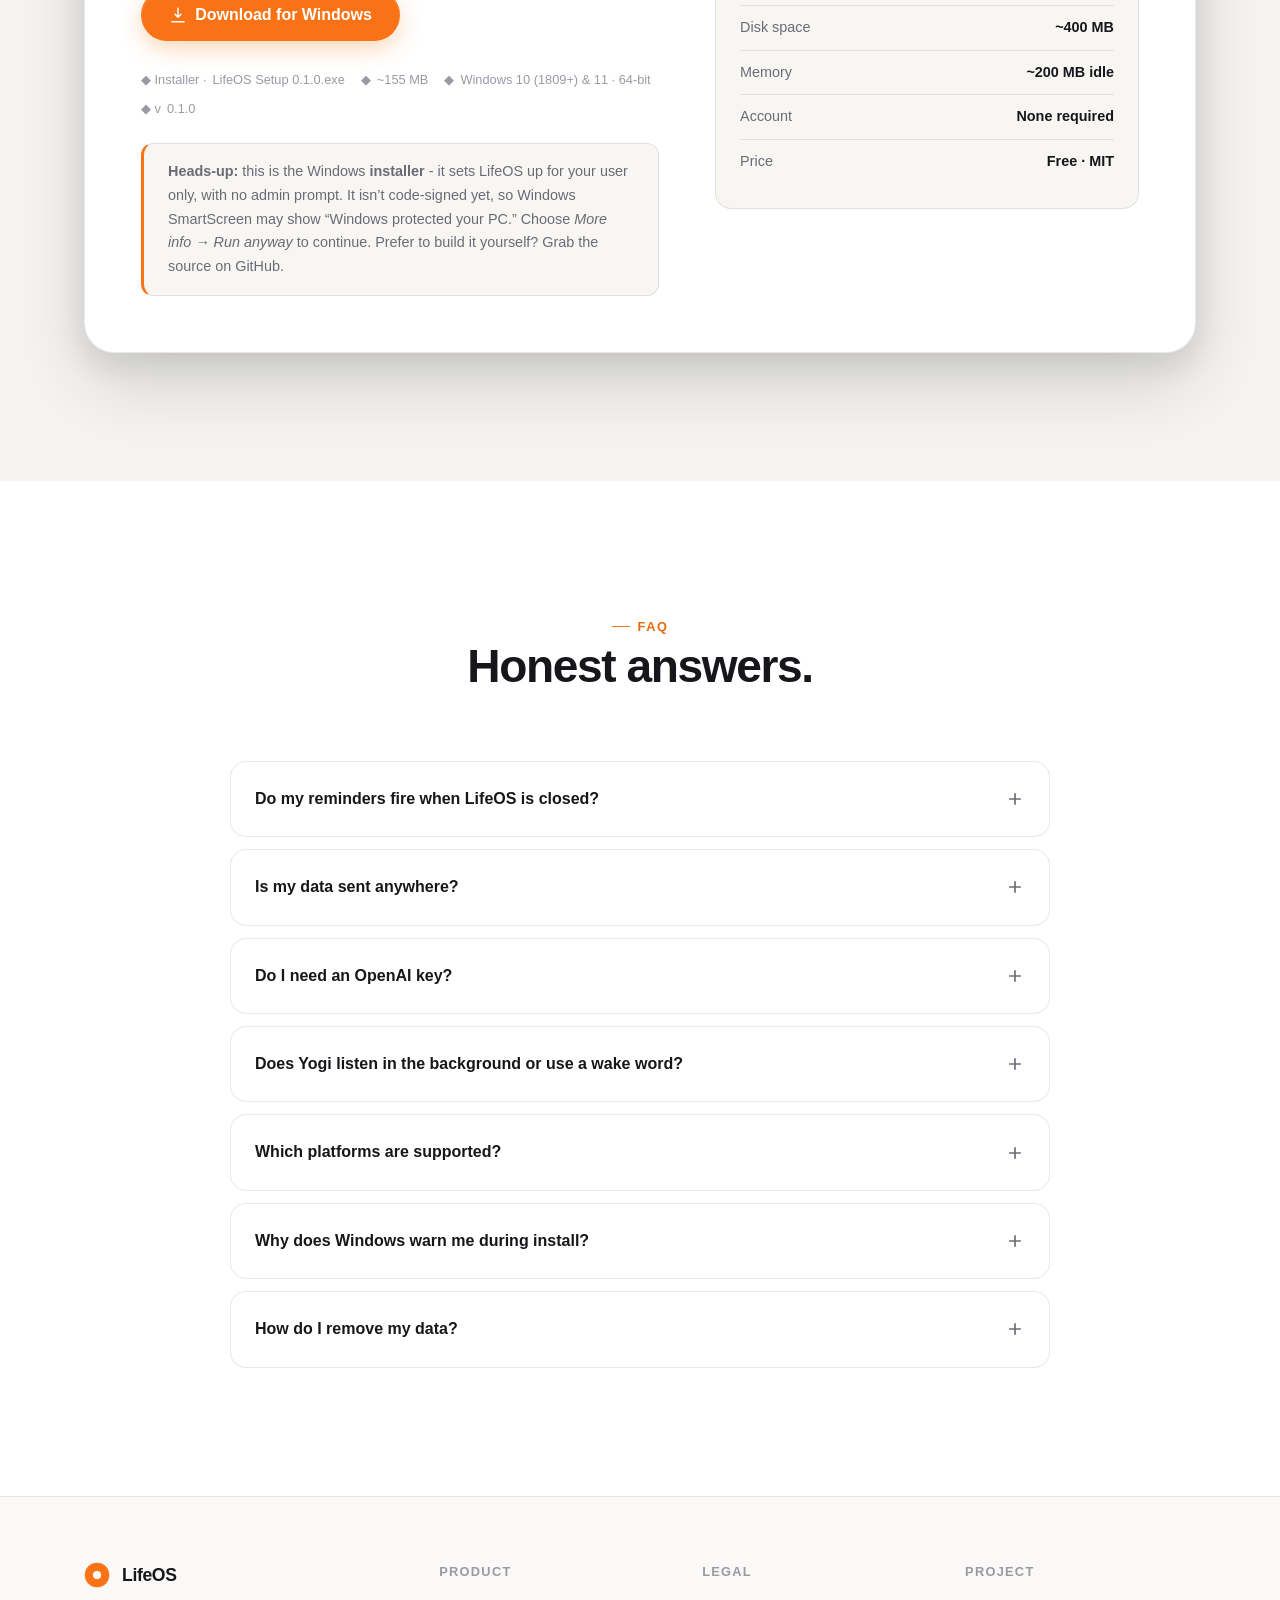
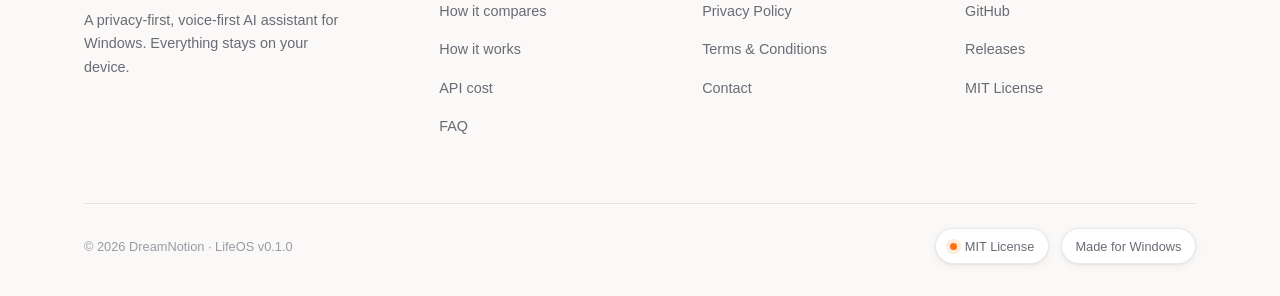
==== commit 2b21183f: "Trim landing page to core sections Remove intro, problem, features showcase, how-it-works, internals" ====
--- a/index.html
+++ b/index.html
@@ -72,11 +72,8 @@
       <span>LifeOS</span>
     </a>
     <nav class="nav-links" aria-label="Primary">
-      <a href="#problem">Problem</a>
       <a href="#compare">Compare</a>
-      <a href="#features">Features</a>
       <a href="#flow">How it works</a>
-      <a href="#tech">Built with</a>
       <a href="#cost">Cost</a>
       <a href="#faq">FAQ</a>
     </nav>
@@ -93,15 +90,9 @@
   </div>
 </header>
 <div class="mobile-menu" aria-label="Mobile navigation">
-  <a href="#problem">Problem</a>
   <a href="#compare">Compare</a>
-  <a href="#features">Features</a>
   <a href="#flow">How it works</a>
-  <a href="#architecture">Architecture</a>
-  <a href="#tech">Built with</a>
   <a href="#cost">API cost</a>
-  <a href="#database">Local data</a>
-  <a href="#roadmap">What's next</a>
   <a href="#faq">FAQ</a>
   <a class="btn btn-primary btn-block" data-download href="#download">Download for Windows</a>
 </div>
@@ -151,7 +142,7 @@
         </div>
       </div>
 
-      <a class="scroll-cue" href="#what">
+      <a class="scroll-cue" href="#compare">
         <span class="mouse"></span>
         Scroll to explore
       </a>
@@ -166,103 +157,6 @@
       <span><svg viewBox="0 0 24 24" fill="none" stroke="currentColor" stroke-width="2"><path d="M12 2v20M2 12h20"/></svg> No telemetry</span>
       <span><svg viewBox="0 0 24 24" fill="none" stroke="currentColor" stroke-width="2"><path d="M15 7a4 4 0 1 0-4 4h9m-3-4v8"/></svg> Bring-your-own AI key</span>
       <span><svg viewBox="0 0 24 24" fill="none" stroke="currentColor" stroke-width="2"><path d="M5 12h14M12 5v14"/></svg> Free &amp; MIT</span>
-    </div>
-  </section>
-
-  <!-- ============================ WHAT IS LIFEOS ============================ -->
-  <section class="section" id="what">
-    <div class="container">
-      <div class="section-head section-head--center" data-reveal>
-        <span class="eyebrow">What is LifeOS</span>
-        <h2 class="balance">A personal AI companion that lives on your own machine.</h2>
-        <p>You talk to Yogi like a person. It sets reminders, answers questions with live sources,
-          and keeps an eye on your inbox - and it never sends your life to someone else's server
-          unless you explicitly turn a feature on, with your own key.</p>
-      </div>
-      <div class="grid grid-3">
-        <article class="card" data-reveal>
-          <div class="card__icon"><svg viewBox="0 0 24 24" fill="none" stroke="currentColor" stroke-width="2" stroke-linecap="round"><path d="M12 2a3 3 0 0 0-3 3v6a3 3 0 0 0 6 0V5a3 3 0 0 0-3-3z"/><path d="M5 11a7 7 0 0 0 14 0M12 18v3"/></svg></div>
-          <h3>Voice-first, not voice-only</h3>
-          <p>Speak or type. Yogi listens, shows a live transcript you can edit, and replies out loud or on screen - whichever suits the moment.</p>
-        </article>
-        <article class="card" data-reveal data-delay="1">
-          <div class="card__icon"><svg viewBox="0 0 24 24" fill="none" stroke="currentColor" stroke-width="2" stroke-linecap="round"><path d="M12 22s8-4 8-10V5l-8-3-8 3v7c0 6 8 10 8 10z"/><path d="M9 12l2 2 4-4"/></svg></div>
-          <h3>Private by architecture</h3>
-          <p>Reminders, chats, and settings live in a local SQLite file. A built-in network filter blocks every outbound request until you enable a cloud feature.</p>
-        </article>
-        <article class="card" data-reveal data-delay="2">
-          <div class="card__icon"><svg viewBox="0 0 24 24" fill="none" stroke="currentColor" stroke-width="2" stroke-linecap="round"><path d="M13 2L3 14h7l-1 8 10-12h-7l1-8z"/></svg></div>
-          <h3>Fast desktop experience</h3>
-          <p>A native Windows app with a system-tray presence and a global hotkey, so Yogi is one keystroke away from anywhere.</p>
-        </article>
-      </div>
-    </div>
-  </section>
-
-  <!-- ============================ PROBLEM & IDEA ============================ -->
-  <section class="section section--sunken" id="problem">
-    <div class="container">
-      <div class="section-head section-head--center" data-reveal>
-        <span class="eyebrow">The problem &amp; the idea</span>
-        <h2 class="balance">The most helpful assistants ask for the most trust.</h2>
-        <p>A voice assistant that sets reminders, answers questions, and reads your inbox has to touch the
-          most personal parts of your day. Almost every one solves that by shipping it all to a server.
-          LifeOS takes the opposite bet.</p>
-      </div>
-
-      <div class="grid grid-3" style="margin-bottom:var(--space-8)">
-        <article class="card" data-reveal>
-          <div class="card__icon"><svg viewBox="0 0 24 24" fill="none" stroke="currentColor" stroke-width="2" stroke-linecap="round"><path d="M3 3h18v14H7l-4 4z"/><path d="M8 9h8M8 12h5"/></svg></div>
-          <h3>The productivity tax</h3>
-          <p>Reminders live in one app, questions in another, email in a third. Switching between them all
-            day is its own kind of work - and the tools that could unify it want an account first.</p>
-        </article>
-        <article class="card" data-reveal data-delay="1">
-          <div class="card__icon"><svg viewBox="0 0 24 24" fill="none" stroke="currentColor" stroke-width="2" stroke-linecap="round"><path d="M2 12s3-7 10-7 10 7 10 7-3 7-10 7S2 12 2 12z"/><circle cx="12" cy="12" r="3"/><path d="M3 3l18 18"/></svg></div>
-          <h3>Why the usual assistants fall short</h3>
-          <p>Cloud assistants keep an always-open connection, often an always-listening mic, and ask you to
-            trust a policy document. They can't run offline, and they confidently make up live facts.</p>
-        </article>
-        <article class="card" data-reveal data-delay="2">
-          <div class="card__icon"><svg viewBox="0 0 24 24" fill="none" stroke="currentColor" stroke-width="2" stroke-linecap="round"><path d="M12 22s8-4 8-10V5l-8-3-8 3v7c0 6 8 10 8 10z"/><path d="M9 12l2 2 4-4"/></svg></div>
-          <h3>Why local-first is the fix</h3>
-          <p>Your reminders, chats, email, and voice <em>are</em> your life. A promise can be broken; code
-            can't. LifeOS runs on your machine and proves it - the network is blocked by default, in code.</p>
-        </article>
-      </div>
-
-      <div class="callout" data-reveal>
-        <span class="eyebrow" style="justify-content:center">The idea</span>
-        <h2 class="balance">Keep the intelligence, move the trust boundary to your device.</h2>
-        <p>Everything runs on-device by default. Cloud intelligence is strictly opt-in, one toggle per
-          capability, and always uses <strong>your own</strong> OpenAI key - billed to you, gated in the
-          main process so the UI can't fake consent. You get a real companion without a data trail.</p>
-      </div>
-
-      <div class="table-wrap" data-reveal style="margin-top:var(--space-8)">
-        <table class="compare">
-          <caption class="sr-only">Traditional AI assistant compared with LifeOS</caption>
-          <thead>
-            <tr>
-              <th scope="col">How it works</th>
-              <th scope="col">Traditional cloud assistant</th>
-              <th scope="col" class="is-lifeos">LifeOS</th>
-            </tr>
-          </thead>
-          <tbody>
-            <tr><th scope="row">Where your data lives</th><td>On the vendor's servers</td><td class="is-lifeos">On your device - one local SQLite file</td></tr>
-            <tr><th scope="row">Account &amp; sign-in</th><td>Required</td><td class="is-lifeos">None - no account, no sync</td></tr>
-            <tr><th scope="row">Works offline</th><td>No</td><td class="is-lifeos">Yes - reminders, time, local commands, on-device STT &amp; TTS</td></tr>
-            <tr><th scope="row">Network by default</th><td>Always connected</td><td class="is-lifeos">Default-deny - zero outbound until you enable a cloud feature</td></tr>
-            <tr><th scope="row">AI provider &amp; billing</th><td>Bundled subscription</td><td class="is-lifeos">Your own OpenAI key, per-feature toggles, billed to you</td></tr>
-            <tr><th scope="row">Microphone</th><td>Often always-on / wake word</td><td class="is-lifeos">Records only on hotkey or mic press - no wake word</td></tr>
-            <tr><th scope="row">Live facts</th><td>May hallucinate</td><td class="is-lifeos">Web search with citations, or an honest &ldquo;couldn't find it&rdquo;</td></tr>
-            <tr><th scope="row">Telemetry</th><td>Analytics &amp; usage tracking</td><td class="is-lifeos">None - no analytics, crash reporter, or update ping</td></tr>
-            <tr><th scope="row">Privacy guarantee</th><td>A policy document</td><td class="is-lifeos">Enforced in code - network filter, CSP &amp; DPAPI-encrypted keys</td></tr>
-            <tr><th scope="row">Price</th><td>Monthly fee</td><td class="is-lifeos">Free &amp; MIT - you pay only your own API usage, if you opt in</td></tr>
-          </tbody>
-        </table>
-      </div>
     </div>
   </section>
 
@@ -463,131 +357,11 @@
         <span><span class="p">Partial</span> Limited, plan-gated, or beta</span>
       </div>
       <p class="cmp-note" data-reveal>Compiled only from each product's official website (researched July 2026). &ldquo;Not documented&rdquo; means the official site does not list the feature - it may still exist. Products evolve; verify current details on their sites.</p>
-
-      <!-- Why LifeOS exists -->
-      <div class="why-exists" data-reveal>
-        <div class="section-head section-head--center">
-          <span class="eyebrow" style="justify-content:center">Why LifeOS exists</span>
-          <h2 class="balance">The workflow is fragmented. LifeOS puts it back together.</h2>
-        </div>
-        <div class="grid grid-2">
-          <div class="why-point">
-            <span class="why-point__ic"><svg viewBox="0 0 24 24" fill="none" stroke="currentColor" stroke-width="2" stroke-linecap="round" stroke-linejoin="round"><rect x="3" y="3" width="7" height="7" rx="1"/><rect x="14" y="3" width="7" height="7" rx="1"/><rect x="3" y="14" width="7" height="7" rx="1"/><rect x="14" y="14" width="7" height="7" rx="1"/></svg></span>
-            <div><h4>Every tool nails one slice</h4><p>A launcher, a dictation box, an inbox agent - each is excellent at its one job, and none of them talk to each other.</p></div>
-          </div>
-          <div class="why-point">
-            <span class="why-point__ic"><svg viewBox="0 0 24 24" fill="none" stroke="currentColor" stroke-width="2" stroke-linecap="round" stroke-linejoin="round"><path d="M17 1l4 4-4 4M3 11V9a4 4 0 0 1 4-4h14M7 23l-4-4 4-4M21 13v2a4 4 0 0 1-4 4H3"/></svg></span>
-            <div><h4>So you keep switching apps</h4><p>Reminders in one window, voice in another, email in a third. The context-switching is its own tax on your day.</p></div>
-          </div>
-          <div class="why-point">
-            <span class="why-point__ic"><svg viewBox="0 0 24 24" fill="none" stroke="currentColor" stroke-width="2" stroke-linecap="round" stroke-linejoin="round"><rect x="4" y="11" width="16" height="10" rx="2"/><path d="M8 11V7a4 4 0 0 1 8 0v4"/></svg></span>
-            <div><h4>And most of them send it to a server</h4><p>The richer the assistant, the more of your words leave your machine by default. A privacy policy is a promise, not a guarantee.</p></div>
-          </div>
-          <div class="why-point">
-            <span class="why-point__ic"><svg viewBox="0 0 24 24" fill="none" stroke="currentColor" stroke-width="2" stroke-linecap="round" stroke-linejoin="round"><path d="M12 2a3 3 0 0 0-3 3v6a3 3 0 0 0 6 0V5a3 3 0 0 0-3-3z"/><path d="M5 11a7 7 0 0 0 14 0M12 18v3"/></svg></span>
-            <div><h4>LifeOS is the one that combines them - locally</h4><p>Voice, reminders, chat, web answers, and email fold into a single Windows app that works offline and blocks the network by default, in code. Cloud is opt-in, with your own key.</p></div>
-          </div>
-        </div>
-      </div>
-    </div>
-  </section>
-
-  <!-- ============================ FEATURE SHOWCASE ============================ -->
-  <section class="section section--warm" id="features">
-    <div class="container">
-      <div class="section-head" data-reveal>
-        <span class="eyebrow">Features</span>
-        <h2 class="balance">Everything a companion should do - nothing it shouldn't.</h2>
-      </div>
-
-      <!-- Voice launcher -->
-      <div class="feature-row" data-reveal>
-        <div class="feature-row__copy">
-          <span class="eyebrow">Desktop voice launcher</span>
-          <h2>Talk to Yogi from anywhere.</h2>
-          <p>Press <strong>Alt&nbsp;+&nbsp;Shift&nbsp;+&nbsp;Space</strong> and a small always-on-top window opens
-            and starts listening right away. Ask a question, set a reminder, get a spoken answer - then it
-            tucks away. It never steals focus from what you were doing.</p>
-          <ul class="feature-list">
-            <li><svg viewBox="0 0 24 24" fill="none" stroke="currentColor" stroke-width="2"><path d="M20 6L9 17l-5-5"/></svg> Global hotkey summons it over any app</li>
-            <li><svg viewBox="0 0 24 24" fill="none" stroke="currentColor" stroke-width="2"><path d="M20 6L9 17l-5-5"/></svg> Live voice bars driven by your real mic input</li>
-            <li><svg viewBox="0 0 24 24" fill="none" stroke="currentColor" stroke-width="2"><path d="M20 6L9 17l-5-5"/></svg> Stays in sync with the main window conversation</li>
-          </ul>
-        </div>
-        <div class="feature-row__media">
-          <figure class="shot shot--pad media-glow">
-            <img src="images/screenshots/launcher.png" alt="The floating voice launcher listening, with an animated waveform." width="472" height="473" loading="lazy" />
-          </figure>
-        </div>
-      </div>
-
-      <!-- Reminders -->
-      <div class="feature-row reverse" data-reveal>
-        <div class="feature-row__copy">
-          <span class="eyebrow">Natural reminders</span>
-          <h2>Reminders in plain language.</h2>
-          <p>Say “remind me in ten minutes to drink water.” Yogi shows a proposal card and waits - nothing is
-            saved until you confirm by click or by saying “yes.” When it fires, you get a Windows
-            notification, a spoken line, and an always-on-top popup you can complete, snooze, or dismiss.</p>
-          <ul class="feature-list">
-            <li><svg viewBox="0 0 24 24" fill="none" stroke="currentColor" stroke-width="2"><path d="M20 6L9 17l-5-5"/></svg> Confirmation gate - the assistant proposes, you decide</li>
-            <li><svg viewBox="0 0 24 24" fill="none" stroke="currentColor" stroke-width="2"><path d="M20 6L9 17l-5-5"/></svg> Recurs daily &amp; weekly by voice - monthly, yearly &amp; custom every-N rules in the Schedules editor</li>
-            <li><svg viewBox="0 0 24 24" fill="none" stroke="currentColor" stroke-width="2"><path d="M20 6L9 17l-5-5"/></svg> Full history of triggered, completed, dismissed &amp; missed</li>
-          </ul>
-        </div>
-        <div class="feature-row__media">
-          <figure class="shot media-glow">
-            <img src="images/screenshots/schedules.png" alt="The Schedules screen listing active reminders with edit and delete controls." width="1918" height="1017" loading="lazy" />
-          </figure>
-        </div>
-      </div>
-
-      <!-- Email -->
-      <div class="feature-row" data-reveal>
-        <div class="feature-row__copy">
-          <span class="eyebrow">Email intelligence</span>
-          <h2>Your inbox, as a conversation.</h2>
-          <p>Connect your own Gmail account and each new email becomes its own chat: sender, a one- or
-            two-sentence summary, action items, and key dates - with a single spoken heads-up. Ask
-            follow-up questions in plain language. Your email is stored locally and never uploaded.</p>
-          <ul class="feature-list">
-            <li><svg viewBox="0 0 24 24" fill="none" stroke="currentColor" stroke-width="2"><path d="M20 6L9 17l-5-5"/></svg> Opt-in, read-only Gmail access using your own credentials</li>
-            <li><svg viewBox="0 0 24 24" fill="none" stroke="currentColor" stroke-width="2"><path d="M20 6L9 17l-5-5"/></svg> AI summaries created with your OpenAI key - or turned off</li>
-            <li><svg viewBox="0 0 24 24" fill="none" stroke="currentColor" stroke-width="2"><path d="M20 6L9 17l-5-5"/></svg> Sign-in tokens encrypted with Windows secure storage</li>
-          </ul>
-        </div>
-        <div class="feature-row__media">
-          <figure class="shot media-glow">
-            <img src="images/screenshots/settings-email.png" alt="Email settings showing Gmail sync options, sync mode, and connection status." width="898" height="942" loading="lazy" />
-          </figure>
-        </div>
-      </div>
-
-      <!-- Privacy / AI settings -->
-      <div class="feature-row reverse" data-reveal id="privacy">
-        <div class="feature-row__copy">
-          <span class="eyebrow">Privacy &amp; AI, on your terms</span>
-          <h2>Cloud only when you say so.</h2>
-          <p>LifeOS works fully offline. Add your own OpenAI API key to unlock smarter chat, more accurate
-            speech-to-text, and more natural voices - each behind its own switch, off by default. Nothing
-            reaches OpenAI until you enable a feature and confirm.</p>
-          <ul class="feature-list">
-            <li><svg viewBox="0 0 24 24" fill="none" stroke="currentColor" stroke-width="2"><path d="M20 6L9 17l-5-5"/></svg> Your API key is encrypted at rest and never leaves your device unencrypted</li>
-            <li><svg viewBox="0 0 24 24" fill="none" stroke="currentColor" stroke-width="2"><path d="M20 6L9 17l-5-5"/></svg> Requests go straight to OpenAI, billed to your own account</li>
-            <li><svg viewBox="0 0 24 24" fill="none" stroke="currentColor" stroke-width="2"><path d="M20 6L9 17l-5-5"/></svg> One-click “Open data folder” and “Reset local data”</li>
-          </ul>
-        </div>
-        <div class="feature-row__media">
-          <figure class="shot media-glow">
-            <img src="images/screenshots/settings-ai.png" alt="Settings showing privacy, AI features with an OpenAI key, and voice options." width="1918" height="1020" loading="lazy" />
-          </figure>
-        </div>
-      </div>
     </div>
   </section>
 
   <!-- ============================ FEATURE CARDS ============================ -->
-  <section class="section">
+  <section class="section section--warm">
     <div class="container">
       <div class="section-head section-head--center" data-reveal>
         <span class="eyebrow">In the box</span>
@@ -767,210 +541,6 @@
     </div>
   </section>
 
-  <!-- ============================ TECHNOLOGY ARCHITECTURE ============================ -->
-  <section class="section section--warm" id="architecture">
-    <div class="container">
-      <div class="section-head section-head--center" data-reveal>
-        <span class="eyebrow">Architecture</span>
-        <h2 class="balance">One privileged core, sandboxed everywhere else.</h2>
-        <p>A hardened Electron app: sandboxed renderer windows talk to a single Node main process across a
-          validated IPC boundary, and all the portable, most-tested logic lives in a pure-TypeScript
-          <code>core/</code> layer that imports nothing from Electron or Node.</p>
-      </div>
-
-      <div class="arch" data-reveal>
-        <!-- Renderers -->
-        <div class="arch-layer">
-          <div class="arch-layer__head">
-            <span class="arch-layer__ic"><svg viewBox="0 0 24 24" fill="none" stroke="currentColor" stroke-width="2" stroke-linecap="round" stroke-linejoin="round"><rect x="2" y="3" width="20" height="14" rx="2"/><path d="M8 21h8M12 17v4"/></svg></span>
-            <div><h3>Renderers <span class="tag">sandbox: true · no Node</span></h3><p>Four React 19 + TypeScript windows, styled in plain CSS custom properties (no Tailwind, no CSS-in-JS).</p></div>
-          </div>
-          <div class="arch-chips">
-            <span class="arch-chip"><b>Main window</b> rail nav · chat · mic</span>
-            <span class="arch-chip"><b>Reminder popup</b> always-on-top chat</span>
-            <span class="arch-chip"><b>Voice launcher</b> floating widget</span>
-            <span class="arch-chip"><b>Hidden audio host</b> TTS playback</span>
-          </div>
-        </div>
-
-        <div class="arch-link"><span class="arch-link__label">preload bridges &middot; <code>window.lifeos*</code></span></div>
-
-        <!-- IPC -->
-        <div class="arch-layer arch-layer--accent">
-          <div class="arch-layer__head">
-            <span class="arch-layer__ic"><svg viewBox="0 0 24 24" fill="none" stroke="currentColor" stroke-width="2" stroke-linecap="round" stroke-linejoin="round"><path d="M4 12h16M4 12l4-4M4 12l4 4M20 12l-4-4M20 12l-4 4"/></svg></span>
-            <div><h3>IPC security boundary</h3><p>Every call is origin-checked, validated with Zod <code>.strict()</code>, and returned in a <code>Result&lt;T&gt;</code> envelope - handlers never throw across IPC, and a stack trace never leaks.</p></div>
-          </div>
-          <div class="arch-chips">
-            <span class="arch-chip">62 typed channels</span>
-            <span class="arch-chip">origin guard</span>
-            <span class="arch-chip">unknown key = rejection</span>
-            <span class="arch-chip">no raw <code>ipcRenderer</code></span>
-          </div>
-        </div>
-
-        <div class="arch-link"><span class="arch-link__label">validated invoke &amp; broadcast</span></div>
-
-        <!-- Main process -->
-        <div class="arch-layer">
-          <div class="arch-layer__head">
-            <span class="arch-layer__ic"><svg viewBox="0 0 24 24" fill="none" stroke="currentColor" stroke-width="2" stroke-linecap="round" stroke-linejoin="round"><rect x="4" y="4" width="16" height="16" rx="2"/><path d="M9 9h6v6H9zM4 9h1M4 15h1M19 9h1M19 15h1M9 4v1M15 4v1M9 19v1M15 19v1"/></svg></span>
-            <div><h3>Main process <span class="tag">Node · never throttled</span></h3><p>The privileged loop that owns persistence, scheduling, and every cloud decision.</p></div>
-          </div>
-          <div class="arch-chips">
-            <span class="arch-chip"><b>ConversationEngine</b></span>
-            <span class="arch-chip"><b>Action dispatcher</b> propose &rarr; confirm</span>
-            <span class="arch-chip"><b>Scheduler</b> + TriggerSink</span>
-            <span class="arch-chip"><b>Provider registry</b> gating</span>
-            <span class="arch-chip"><b>Gmail</b> sync + delivery</span>
-            <span class="arch-chip"><b>Tray · notifications · STT</b></span>
-            <span class="arch-chip"><b>SQLite</b> repositories</span>
-          </div>
-        </div>
-
-        <div class="arch-link"><span class="arch-link__label">imports (one-way) &middot; ESLint-enforced</span></div>
-
-        <!-- core -->
-        <div class="arch-layer arch-layer--core">
-          <div class="arch-layer__head">
-            <span class="arch-layer__ic"><svg viewBox="0 0 24 24" fill="none" stroke="currentColor" stroke-width="2" stroke-linecap="round" stroke-linejoin="round"><path d="M12 2l3 3-3 3-3-3zM12 16l3 3-3 3-3-3zM2 12l3-3 3 3-3 3zM16 12l3-3 3 3-3 3z"/></svg></span>
-            <div><h3><code>core/</code> - pure TypeScript <span class="tag">zero Electron / Node imports</span></h3><p>The portable, most-tested layer. This one rule is what keeps a future Tauri or mobile port on the table.</p></div>
-          </div>
-          <div class="arch-chips">
-            <span class="arch-chip">parsing · scheduling · time</span>
-            <span class="arch-chip">system-prompt · turn-schema · intent</span>
-            <span class="arch-chip">provider seams: llm · speech · tts · search</span>
-            <span class="arch-chip">types · settings · gmail</span>
-          </div>
-        </div>
-
-        <div class="arch-link arch-link--gated"><span class="arch-link__label">gated: enabled + key + consent &middot; else blocked</span></div>
-
-        <!-- External -->
-        <div class="arch-layer arch-layer--ext">
-          <div class="arch-layer__head">
-            <span class="arch-layer__ic"><svg viewBox="0 0 24 24" fill="none" stroke="currentColor" stroke-width="2" stroke-linecap="round" stroke-linejoin="round"><circle cx="12" cy="12" r="9"/><path d="M3 12h18M12 3a15 15 0 0 1 0 18 15 15 0 0 1 0-18z"/></svg></span>
-            <div><h3>External services <span class="tag">opt-in only</span></h3><p>Behind a default-deny network filter. The allowlist is empty until you enable a cloud feature.</p></div>
-          </div>
-          <div class="arch-chips">
-            <span class="arch-chip"><b>api.openai.com</b> chat · STT · TTS · search</span>
-            <span class="arch-chip"><b>Google Gmail API</b> read-only, PKCE</span>
-          </div>
-        </div>
-      </div>
-    </div>
-  </section>
-
-  <!-- ============================ HOW IT WORKS ============================ -->
-  <section class="section section--sunken" id="how">
-    <div class="container">
-      <div class="section-head section-head--center" data-reveal>
-        <span class="eyebrow">How it works</span>
-        <h2 class="balance">From download to first reminder in minutes.</h2>
-      </div>
-      <div class="grid grid-2" style="align-items:start">
-        <div class="steps" data-reveal>
-          <div class="step">
-            <div class="step__num"></div>
-            <div><h3>Install &amp; open</h3><p>Download the Windows installer and launch LifeOS. No sign-up, no account, no cloud - it just opens.</p></div>
-          </div>
-          <div class="step">
-            <div class="step__num"></div>
-            <div><h3>Press the hotkey &amp; speak</h3><p>Hit Alt&nbsp;+&nbsp;Shift&nbsp;+&nbsp;Space anywhere and talk. Yogi transcribes on-device and shows what it heard.</p></div>
-          </div>
-          <div class="step">
-            <div class="step__num"></div>
-            <div><h3>Confirm what matters</h3><p>Yogi proposes a reminder or an answer; you confirm. Nothing is saved or sent without your say-so.</p></div>
-          </div>
-          <div class="step">
-            <div class="step__num"></div>
-            <div><h3>Add cloud smarts (optional)</h3><p>Drop in your own OpenAI key to enable smarter chat, cloud speech, and natural voices - each toggle is yours.</p></div>
-          </div>
-        </div>
-        <div class="feature-row__media" data-reveal data-delay="1">
-          <figure class="shot media-glow">
-            <img src="images/screenshots/history.png" alt="The History screen with All, Completed, Dismissed, and Missed filters." width="1918" height="1017" loading="lazy" />
-          </figure>
-        </div>
-      </div>
-    </div>
-  </section>
-
-  <!-- ============================ HOW IT WORKS (INTERNALS) ============================ -->
-  <section class="section" id="internals">
-    <div class="container">
-      <div class="section-head section-head--center" data-reveal>
-        <span class="eyebrow">How it works</span>
-        <h2 class="balance">Frontend and backend, in plain terms.</h2>
-        <p>The renderer is a thin, sandboxed React shell. The Node main process holds the reliability spine -
-          the scheduler, the parser, the database, and the single gate that lets anything reach the cloud.</p>
-      </div>
-
-      <div class="grid grid-2 split-cards">
-        <article class="panel" data-reveal>
-          <div class="panel__head">
-            <span class="panel__ic"><svg viewBox="0 0 24 24" fill="none" stroke="currentColor" stroke-width="2" stroke-linecap="round" stroke-linejoin="round"><rect x="2" y="3" width="20" height="14" rx="2"/><path d="M8 21h8M12 17v4"/></svg></span>
-            <h3>Frontend</h3>
-          </div>
-          <dl class="deflist">
-            <dt>Framework</dt><dd>React 19 + TypeScript, sandboxed (no Node access), bundled by electron-vite.</dd>
-            <dt>Desktop UI</dt><dd>Four windows - main, reminder popup, voice launcher, and a hidden audio host - each its own HTML entry, all sharing <code>core/</code>.</dd>
-            <dt>State</dt><dd>Plain React hooks: <code>useSettings</code>, <code>useReminders</code>, <code>useConversation</code>, <code>useSessions</code>, <code>useSpeech</code>. No Redux, no external store.</dd>
-            <dt>Routing</dt><dd>State-based navigation - a left rail switches <code>chat / schedules / history / settings</code>. No router library for four screens.</dd>
-            <dt>Components</dt><dd>Chat transcript, proposal &amp; dispatch cards, a dependency-free XSS-safe <code>Markdown</code> renderer, a real focus-trap <code>Modal</code>, and a live mic waveform.</dd>
-            <dt>Styling</dt><dd>Plain CSS custom properties - no Tailwind, no CSS-in-JS. Light/dark via <code>prefers-color-scheme</code> and a <code>data-theme</code> override.</dd>
-            <dt>Experience</dt><dd>An offline/online chip, a paused banner, live-ticking relative times, an <code>aria-live</code> transcript, and mid-speech mic interruption.</dd>
-          </dl>
-        </article>
-
-        <article class="panel" data-reveal data-delay="1">
-          <div class="panel__head">
-            <span class="panel__ic"><svg viewBox="0 0 24 24" fill="none" stroke="currentColor" stroke-width="2" stroke-linecap="round" stroke-linejoin="round"><rect x="3" y="4" width="18" height="16" rx="2"/><path d="M7 8h.01M7 12h.01M7 16h.01M11 8h6M11 12h6M11 16h4"/></svg></span>
-            <h3>Backend</h3>
-          </div>
-          <dl class="deflist">
-            <dt>Business logic</dt><dd>A <code>ConversationEngine</code> runs each turn: local router &rarr; gated LLM &rarr; validate &rarr; branch &rarr; persist &rarr; broadcast, guaranteeing exactly one <code>chat:done</code> per turn.</dd>
-            <dt>Reminder engine</dt><dd>A pure, total <code>parseReminder</code> (56 test fixtures) &rarr; an action dispatcher (propose &rarr; confirm, 90s timeout = cancel) &rarr; a single verified writer. The LLM never actuates.</dd>
-            <dt>Scheduling</dt><dd>Wall-clock authoritative: a 30-second reconcile query - never a far-future timer - plus <code>powerMonitor</code> resume and a missed-while-closed catch-up.</dd>
-            <dt>Voice pipeline</dt><dd>Native offline STT (sherpa-onnx), and a speak coordinator that streams OpenAI audio over MSE with a blob and Windows-voice fallback.</dd>
-            <dt>OpenAI calls</dt><dd>A provider registry gates each seam (LLM / STT / TTS / search) on enable + key + consent, re-run per turn. The key is read at call time and never crosses IPC.</dd>
-            <dt>Database</dt><dd>SQLite via <code>node:sqlite</code> (WAL), 18 tables at schema v8, reached only through parameterized repositories.</dd>
-            <dt>Background services</dt><dd>The scheduler tick and Gmail sync scheduler run in the never-throttled main loop and shut down cleanly, checkpointing the WAL on quit.</dd>
-          </dl>
-        </article>
-      </div>
-
-      <!-- AI tools used during development -->
-      <div class="section-head section-head--center" data-reveal style="margin-top:var(--space-9)">
-        <span class="eyebrow">Honest build notes</span>
-        <h2 class="balance">AI tools used during development.</h2>
-        <p>LifeOS was built with AI assistance. Here's the honest account of what that looked like, based on
-          the project's own planning records and repo - no tool is claimed that the repo doesn't show.</p>
-      </div>
-      <div class="grid grid-2 split-cards" data-reveal>
-        <article class="card">
-          <div class="card__icon"><svg viewBox="0 0 24 24" fill="none" stroke="currentColor" stroke-width="2" stroke-linecap="round" stroke-linejoin="round"><path d="M12 2l2.2 5.3L20 8l-4 4 1 6-5-3-5 3 1-6-4-4 5.8-.7z"/></svg></div>
-          <h3>Claude Code - the primary pair-programmer</h3>
-          <p><strong>What it helped with:</strong> the 60+ numbered planning &amp; decision records, the natural-language
-            reminder parser and its 56 fixtures, the RRULE recurrence math, the provider-seam gating, the Zod IPC
-            contracts, and the documentation set itself.</p>
-          <p><strong>Where it saved time:</strong> boilerplate-heavy work - wiring 62 typed IPC channels, generating
-            test fixtures, drafting docs, and mechanical refactors moved far faster than by hand.</p>
-        </article>
-        <article class="card">
-          <div class="card__icon"><svg viewBox="0 0 24 24" fill="none" stroke="currentColor" stroke-width="2" stroke-linecap="round" stroke-linejoin="round"><path d="M12 2a10 10 0 1 0 10 10"/><path d="M12 6v6l4 2"/><path d="M16 4l4 4"/></svg></div>
-          <h3>Where humans stayed in the loop</h3>
-          <p><strong>Judgment calls:</strong> the framework choice (Electron over Tauri/Flutter), the &ldquo;LLM proposes,
-            user disposes&rdquo; actuation gate, and the privacy-in-code invariants were human-directed decisions the AI
-            implemented against.</p>
-          <p><strong>Manual verification:</strong> anything needing real hardware - live microphone and audible TTS,
-            the Google OAuth round-trip, desktop notifications, and packaging past SmartScreen - is verified by a
-            person, not the model. Those are the &ldquo;verified by construction&rdquo; gaps the docs call out.</p>
-        </article>
-      </div>
-    </div>
-  </section>
-
   <!-- ============================ SCREENSHOT CAROUSEL ============================ -->
   <section class="section section--tight section--divide" id="gallery" aria-label="Product screenshots">
     <div class="section-head section-head--center container" data-reveal>
@@ -1037,113 +607,6 @@
           <span class="marquee__media"><img src="images/screenshots/launcher.png" width="472" height="473" alt="" loading="lazy" /></span>
           <span class="marquee__cap">Floating voice launcher - Alt+Shift+Space</span>
         </button>
-      </div>
-    </div>
-  </section>
-
-  <!-- ============================ LIVE DEMO ============================ -->
-  <section class="section section--sunken" id="demo">
-    <div class="container">
-      <div class="section-head section-head--center" data-reveal>
-        <span class="eyebrow">Live demo</span>
-        <h2 class="balance">See the whole journey in one pass.</h2>
-        <p>The core loop, the features worth showing off, and the awkward moments - handled honestly.</p>
-      </div>
-
-      <!-- Core user flow -->
-      <h3 class="demo-subhead" data-reveal>The core user flow</h3>
-      <div class="miniflow" data-reveal role="list" aria-label="Core user flow">
-        <div class="miniflow__step" role="listitem">
-          <span class="miniflow__ic"><svg viewBox="0 0 24 24" fill="none" stroke="currentColor" stroke-width="2" stroke-linecap="round" stroke-linejoin="round"><rect x="3" y="3" width="18" height="18" rx="3"/><path d="M9 9h6v6H9z"/></svg></span>
-          <b>Launch</b><span>Open from the tray</span>
-        </div>
-        <div class="miniflow__step" role="listitem">
-          <span class="miniflow__ic"><svg viewBox="0 0 24 24" fill="none" stroke="currentColor" stroke-width="2" stroke-linecap="round" stroke-linejoin="round"><path d="M12 2a3 3 0 0 0-3 3v6a3 3 0 0 0 6 0V5a3 3 0 0 0-3-3z"/><path d="M5 11a7 7 0 0 0 14 0M12 18v3"/></svg></span>
-          <b>Voice</b><span>Alt+Shift+Space, talk</span>
-        </div>
-        <div class="miniflow__step" role="listitem">
-          <span class="miniflow__ic"><svg viewBox="0 0 24 24" fill="none" stroke="currentColor" stroke-width="2" stroke-linecap="round" stroke-linejoin="round"><circle cx="12" cy="12" r="9"/><path d="M12 7v5l3 2"/></svg></span>
-          <b>Reminder</b><span>Confirm the card</span>
-        </div>
-        <div class="miniflow__step" role="listitem">
-          <span class="miniflow__ic"><svg viewBox="0 0 24 24" fill="none" stroke="currentColor" stroke-width="2" stroke-linecap="round" stroke-linejoin="round"><path d="M11 5L6 9H2v6h4l5 4V5z"/><path d="M15.5 8.5a5 5 0 0 1 0 7"/></svg></span>
-          <b>Response</b><span>Spoken + on screen</span>
-        </div>
-        <div class="miniflow__step" role="listitem">
-          <span class="miniflow__ic"><svg viewBox="0 0 24 24" fill="none" stroke="currentColor" stroke-width="2" stroke-linecap="round" stroke-linejoin="round"><path d="M3 3v18h18"/><path d="M7 14l3-3 3 3 4-5"/></svg></span>
-          <b>History</b><span>Filterable log</span>
-        </div>
-        <div class="miniflow__step" role="listitem">
-          <span class="miniflow__ic"><svg viewBox="0 0 24 24" fill="none" stroke="currentColor" stroke-width="2" stroke-linecap="round" stroke-linejoin="round"><rect x="3" y="4" width="18" height="17" rx="2"/><path d="M3 10h18M8 2v4M16 2v4"/></svg></span>
-          <b>Scheduling</b><span>Recurs &amp; snoozes</span>
-        </div>
-      </div>
-
-      <!-- Proud features -->
-      <h3 class="demo-subhead" data-reveal style="margin-top:var(--space-9)">Features I'm most proud of</h3>
-      <div class="grid grid-3 split-cards">
-        <article class="proud" data-reveal>
-          <button class="proud__shot lightbox-trigger" type="button" data-full="images/screenshots/launcher.png" data-caption="Floating voice launcher - Alt+Shift+Space" aria-label="Enlarge the voice launcher screenshot">
-            <span class="proud__media"><img src="images/screenshots/launcher.png" width="472" height="473" alt="Floating voice launcher listening to a greeting, with a live waveform" loading="lazy" /></span>
-          </button>
-          <h4>Floating desktop launcher</h4>
-          <p>A frameless, always-on-top widget summoned by a global hotkey. It shows over any app, starts
-            listening immediately, and never steals focus - and it shares one live conversation with the
-            main window and the reminder popup.</p>
-        </article>
-        <article class="proud" data-reveal data-delay="1">
-          <button class="proud__shot lightbox-trigger" type="button" data-full="images/screenshots/schedules.png" data-caption="Schedules - active reminders &amp; recurrence" aria-label="Enlarge the schedules screenshot">
-            <span class="proud__media"><img src="images/screenshots/schedules.png" width="1918" height="1017" alt="Active schedules" loading="lazy" /></span>
-          </button>
-          <h4>Natural-language reminders</h4>
-          <p>Say &ldquo;remind me in ten minutes to drink water.&rdquo; A deterministic local parser (56 test
-            fixtures) reads it, proposes a card, and waits - the model never creates the reminder, and nothing
-            is saved until you confirm by click or by saying &ldquo;yes.&rdquo;</p>
-        </article>
-        <article class="proud" data-reveal data-delay="2">
-          <button class="proud__shot lightbox-trigger" type="button" data-full="images/screenshots/settings-ai.png" data-caption="Settings - privacy, AI &amp; voice" aria-label="Enlarge the privacy settings screenshot">
-            <span class="proud__media"><img src="images/screenshots/settings-ai.png" width="1918" height="1020" alt="Privacy and AI settings" loading="lazy" /></span>
-          </button>
-          <h4>Local-first, enforced in code</h4>
-          <p>A default-deny network filter blocks every outbound request until you switch on a cloud feature.
-            Your key is DPAPI-encrypted and never crosses the app's internal boundary. Privacy you can verify,
-            not just a policy you're asked to trust.</p>
-        </article>
-      </div>
-
-      <!-- Edge cases -->
-      <h3 class="demo-subhead" data-reveal style="margin-top:var(--space-9)">Edge cases handled</h3>
-      <div class="grid grid-3 split-cards" data-reveal>
-        <div class="edge">
-          <h4><span class="edge__tag">Interruption</span> A reminder fires mid-conversation</h4>
-          <p>The launcher stops speaking, hides, and snapshots your session; the reminder popup takes over. When
-            you're done, it re-opens on the same chat and re-reads the interrupted reply from the start.</p>
-        </div>
-        <div class="edge">
-          <h4><span class="edge__tag">Offline</span> No internet at all</h4>
-          <p>Reminders, time, greetings, help, and &ldquo;show schedules&rdquo; all work with zero network.
-            On-device speech-to-text and Windows voices keep running; only genuine reasoning is unavailable.</p>
-        </div>
-        <div class="edge">
-          <h4><span class="edge__tag">No API key</span> Cloud features off</h4>
-          <p>The chip reads &ldquo;Offline · on-device.&rdquo; Reminder-shaped input still routes to the local
-            parser; a request that truly needs the cloud gets an honest &ldquo;connect OpenAI&rdquo; notice - never a fake answer.</p>
-        </div>
-        <div class="edge">
-          <h4><span class="edge__tag">Network failure</span> The cloud call dies</h4>
-          <p>Cloud speech-to-text falls back to sherpa; cloud voice falls back to Windows; a failed chat or
-            search returns an honest message - never a hang, never a fabricated success.</p>
-        </div>
-        <div class="edge">
-          <h4><span class="edge__tag">Mis-hear</span> Speech recognition slips</h4>
-          <p>Offline STT can hear &ldquo;remained me&rdquo; for &ldquo;remind me.&rdquo; A bounded edit-distance
-            normalizer canonicalizes the mangled cue so the reminder still parses. If the model is missing, typing still works.</p>
-        </div>
-        <div class="edge">
-          <h4><span class="edge__tag">Email off</span> Gmail sync disabled</h4>
-          <p>Gmail is opt-in and off by default. With it disabled there are no email chats, no sync, and no
-            Google requests - the rest of the assistant is completely unaffected.</p>
-        </div>
       </div>
     </div>
   </section>
@@ -1166,41 +629,6 @@
     </div>
   </section>
 
-  <!-- ============================ TECH STACK ============================ -->
-  <section class="section" id="tech">
-    <div class="container">
-      <div class="section-head section-head--center" data-reveal>
-        <span class="eyebrow">Built with</span>
-        <h2 class="balance">A deliberately small, modern stack.</h2>
-        <p>Native desktop performance, a tiny runtime dependency surface, and one language end to end.</p>
-      </div>
-      <div class="tech-grid" data-reveal>
-        <article class="tech"><span class="tech__ic"><svg viewBox="0 0 24 24" fill="none" stroke="currentColor" stroke-width="2" stroke-linecap="round" stroke-linejoin="round"><path d="M8 6l-6 6 6 6M16 6l6 6-6 6"/></svg></span><div class="tech__body"><span class="tech__cat">Language</span><h4>TypeScript <span class="tech__ver">5.7</span></h4><p>One language across the main process, renderers, and the pure core - with strict types at the IPC and LLM boundaries.</p></div></article>
-        <article class="tech"><span class="tech__ic"><svg viewBox="0 0 24 24" fill="none" stroke="currentColor" stroke-width="2" stroke-linecap="round" stroke-linejoin="round"><rect x="3" y="4" width="18" height="14" rx="2"/><path d="M8 21h8M12 18v3"/></svg></span><div class="tech__body"><span class="tech__cat">Desktop runtime</span><h4>Electron <span class="tech__ver">43.1.0</span></h4><p>The app shell - Chromium 150 + Node 24. The main process is a never-throttled Node loop, ideal for a scheduler.</p></div></article>
-        <article class="tech"><span class="tech__ic"><svg viewBox="0 0 24 24" fill="none" stroke="currentColor" stroke-width="2" stroke-linecap="round" stroke-linejoin="round"><circle cx="12" cy="12" r="2.2"/><ellipse cx="12" cy="12" rx="10" ry="4.2"/><ellipse cx="12" cy="12" rx="10" ry="4.2" transform="rotate(60 12 12)"/><ellipse cx="12" cy="12" rx="10" ry="4.2" transform="rotate(120 12 12)"/></svg></span><div class="tech__body"><span class="tech__cat">UI framework</span><h4>React <span class="tech__ver">19</span></h4><p>The four sandboxed renderer windows - main, reminder popup, voice launcher, and hidden audio host.</p></div></article>
-        <article class="tech"><span class="tech__ic"><svg viewBox="0 0 24 24" fill="none" stroke="currentColor" stroke-width="2" stroke-linecap="round" stroke-linejoin="round"><path d="M12 2L2 7l10 5 10-5zM2 17l10 5 10-5M2 12l10 5 10-5"/></svg></span><div class="tech__body"><span class="tech__cat">Build tooling</span><h4>Vite 6 · electron-vite <span class="tech__ver">5</span></h4><p>Bundles main, preload, and renderer with the single-file preloads that sandbox mode requires; HMR in dev.</p></div></article>
-        <article class="tech"><span class="tech__ic"><svg viewBox="0 0 24 24" fill="none" stroke="currentColor" stroke-width="2" stroke-linecap="round" stroke-linejoin="round"><path d="M21 8V6a2 2 0 0 0-2-2H5a2 2 0 0 0-2 2v12a2 2 0 0 0 2 2h14a2 2 0 0 0 2-2v-2M21 12H11m0 0l3-3m-3 3l3 3"/></svg></span><div class="tech__body"><span class="tech__cat">Packaging</span><h4>electron-builder <span class="tech__ver">26</span></h4><p>Produces the NSIS installer and the single-file portable exe - a per-user install with no admin prompt.</p></div></article>
-        <article class="tech"><span class="tech__ic"><svg viewBox="0 0 24 24" fill="none" stroke="currentColor" stroke-width="2" stroke-linecap="round" stroke-linejoin="round"><ellipse cx="12" cy="5" rx="8" ry="3"/><path d="M4 5v14c0 1.7 3.6 3 8 3s8-1.3 8-3V5M4 12c0 1.7 3.6 3 8 3s8-1.3 8-3"/></svg></span><div class="tech__body"><span class="tech__cat">Database</span><h4>node:sqlite <span class="tech__ver">built-in</span></h4><p>A local WAL database built into Electron - no native module to compile or rebuild - behind a swappable driver.</p></div></article>
-        <article class="tech"><span class="tech__ic"><svg viewBox="0 0 24 24" fill="none" stroke="currentColor" stroke-width="2" stroke-linecap="round" stroke-linejoin="round"><path d="M12 2a3 3 0 0 0-3 3v6a3 3 0 0 0 6 0V5a3 3 0 0 0-3-3z"/><path d="M5 11a7 7 0 0 0 14 0M12 18v3"/></svg></span><div class="tech__body"><span class="tech__cat">Voice - speech-to-text</span><h4>sherpa-onnx-node <span class="tech__ver">1.13.4</span></h4><p>An on-device streaming Zipformer (~68 MB) - the default, offline, zero-network transcription engine.</p></div></article>
-        <article class="tech"><span class="tech__ic"><svg viewBox="0 0 24 24" fill="none" stroke="currentColor" stroke-width="2" stroke-linecap="round" stroke-linejoin="round"><path d="M11 5L6 9H2v6h4l5 4V5z"/><path d="M15.5 8.5a5 5 0 0 1 0 7M19 5a9 9 0 0 1 0 14"/></svg></span><div class="tech__body"><span class="tech__cat">Voice - text-to-speech</span><h4>Web Speech + OpenAI TTS</h4><p>Offline Windows voices by default; streamed OpenAI <code>gpt-4o-mini-tts</code> over Media Source Extensions when opted in.</p></div></article>
-        <article class="tech"><span class="tech__ic"><svg viewBox="0 0 24 24" fill="none" stroke="currentColor" stroke-width="2" stroke-linecap="round" stroke-linejoin="round"><path d="M17.5 19a4.5 4.5 0 0 0 .5-9 6 6 0 0 0-11.6-1.5A4 4 0 0 0 6.5 19z"/></svg></span><div class="tech__body"><span class="tech__cat">Cloud AI - OpenAI APIs</span><h4>OpenAI <span class="tech__ver">opt-in</span></h4><p><code>gpt-4o-mini</code> chat, <code>gpt-4o-transcribe</code> STT, <code>gpt-4o-mini-tts</code> voice, and <code>gpt-4o-mini-search-preview</code> web search - each behind its own toggle, on your key.</p></div></article>
-        <article class="tech"><span class="tech__ic"><svg viewBox="0 0 24 24" fill="none" stroke="currentColor" stroke-width="2" stroke-linecap="round" stroke-linejoin="round"><rect x="3" y="4" width="18" height="17" rx="2"/><path d="M3 10h18M8 2v4M16 2v4M8 15h3"/></svg></span><div class="tech__body"><span class="tech__cat">Library</span><h4>chrono-node <span class="tech__ver">2.9.1</span></h4><p>Natural-language date parsing - turns &ldquo;in ten minutes&rdquo; or &ldquo;next Monday at 7&rdquo; into a real instant.</p></div></article>
-        <article class="tech"><span class="tech__ic"><svg viewBox="0 0 24 24" fill="none" stroke="currentColor" stroke-width="2" stroke-linecap="round" stroke-linejoin="round"><circle cx="12" cy="12" r="9"/><path d="M12 7v5l3 2"/></svg></span><div class="tech__body"><span class="tech__cat">Library</span><h4>Luxon <span class="tech__ver">3.7.2</span></h4><p>DST-correct next-occurrence math and timezone-aware recurrence, with RRULE strings computed on top.</p></div></article>
-        <article class="tech"><span class="tech__ic"><svg viewBox="0 0 24 24" fill="none" stroke="currentColor" stroke-width="2" stroke-linecap="round" stroke-linejoin="round"><path d="M12 22s8-4 8-10V5l-8-3-8 3v7c0 6 8 10 8 10z"/><path d="M9 12l2 2 4-4"/></svg></span><div class="tech__body"><span class="tech__cat">Validation</span><h4>Zod <span class="tech__ver">4.4.3</span></h4><p><code>.strict()</code> at every IPC handler and on the LLM turn schema - an unknown key is a rejection, not a silent pass.</p></div></article>
-        <article class="tech"><span class="tech__ic"><svg viewBox="0 0 24 24" fill="none" stroke="currentColor" stroke-width="2" stroke-linecap="round" stroke-linejoin="round"><rect x="4" y="11" width="16" height="10" rx="2"/><path d="M8 11V7a4 4 0 0 1 8 0v4"/></svg></span><div class="tech__body"><span class="tech__cat">Security</span><h4>Electron safeStorage</h4><p>Windows DPAPI encryption for the OpenAI key and Gmail tokens at rest - plaintext is produced only in main, never across IPC.</p></div></article>
-        <article class="tech"><span class="tech__ic"><svg viewBox="0 0 24 24" fill="none" stroke="currentColor" stroke-width="2" stroke-linecap="round" stroke-linejoin="round"><path d="M9 11l3 3 8-8"/><path d="M20 12v6a2 2 0 0 1-2 2H6a2 2 0 0 1-2-2V6a2 2 0 0 1 2-2h9"/></svg></span><div class="tech__body"><span class="tech__cat">Testing &amp; linting</span><h4>Vitest 2.1 · ESLint 9</h4><p>523 tests across 55 files; ESLint enforces the golden rule that <code>core/</code> imports nothing from Electron or Node.</p></div></article>
-        <article class="tech"><span class="tech__ic"><svg viewBox="0 0 24 24" fill="none" stroke="currentColor" stroke-width="2" stroke-linecap="round" stroke-linejoin="round"><path d="M21 16V8l-9-5-9 5v8l9 5z"/><path d="M3.3 7L12 12l8.7-5M12 22V12"/></svg></span><div class="tech__body"><span class="tech__cat">Package manager</span><h4>npm</h4><p>A single <code>package-lock.json</code>, no pnpm or yarn - and only four runtime dependencies ship in the app.</p></div></article>
-        <article class="tech"><span class="tech__ic"><svg viewBox="0 0 24 24" fill="none" stroke="currentColor" stroke-width="2" stroke-linecap="round" stroke-linejoin="round"><path d="M12 3l2.09 4.26L19 8l-3.5 3.4.8 4.9L12 14l-4.3 2.3.8-4.9L5 8l4.91-.74z"/></svg></span><div class="tech__body"><span class="tech__cat">Icons &amp; UI</span><h4>Inline SVG · plain CSS</h4><p>Hand-authored inline SVG icons and CSS custom properties - no icon library and no CSS framework in the app.</p></div></article>
-      </div>
-      <div class="stat-row" style="margin-top:var(--space-9)" data-reveal>
-        <div class="stat"><b>4</b><span>runtime dependencies</span></div>
-        <div class="stat"><b>0</b><span>network calls by default</span></div>
-        <div class="stat"><b>6</b><span>voice personalities</span></div>
-        <div class="stat"><b>100%</b><span>on-device speech-to-text</span></div>
-      </div>
-    </div>
-  </section>
-
   <!-- ============================ OPENAI API COST ============================ -->
   <section class="section section--divide" id="cost">
     <div class="container">
@@ -1270,133 +698,6 @@
         July 2026 and are shown only to set expectations. Always verify the current numbers on
         <a href="https://openai.com/api/pricing/" target="_blank" rel="noopener">OpenAI's official pricing page</a>
         before relying on them - your actual cost depends on your usage, prompt length, and OpenAI's current rates.
-      </div>
-    </div>
-  </section>
-
-  <!-- ============================ LOCAL DATABASE ============================ -->
-  <section class="section section--warm" id="database">
-    <div class="container">
-      <div class="section-head section-head--center" data-reveal>
-        <span class="eyebrow">Your data, on your disk</span>
-        <h2 class="balance">Where everything lives after you install.</h2>
-        <p>LifeOS keeps <em>everything</em> in one local SQLite file you can open and read yourself. No cloud
-          bucket, no hidden config sprawl - just a database on your machine.</p>
-      </div>
-
-      <div class="grid grid-2 split-cards" style="align-items:start">
-        <div data-reveal>
-          <div class="db-path">
-            <span class="db-path__label">Default location</span>
-            <code>%APPDATA%\LifeOS\lifeos.db</code>
-            <span class="db-path__sub">(development builds use <code>%APPDATA%\lifeos\</code>)</span>
-          </div>
-          <pre class="db-tree" aria-label="Data folder structure"><code>%APPDATA%\LifeOS\
-├─ lifeos.db        main SQLite database - all your data
-├─ lifeos.db-wal    write-ahead log  ·  do not edit
-├─ lifeos.db-shm    shared-memory index  ·  do not edit
-└─ …                Electron profile (cache, GPU, logs)</code></pre>
-          <p class="db-caption">SQLite via <code>node:sqlite</code>, WAL mode, foreign keys on - schema
-            <code>user_version</code> 8, 18 tables. Tip: Settings &rarr; Privacy &rarr; <strong>Open data
-            folder</strong> jumps straight here.</p>
-        </div>
-
-        <div data-reveal data-delay="1">
-          <div class="db-kv">
-            <div class="db-kv__row"><span>Reminders &amp; recurrence</span><code>reminders, reminder_history</code></div>
-            <div class="db-kv__row"><span>Conversation history</span><code>chat_sessions, chat_turns</code></div>
-            <div class="db-kv__row"><span>Settings (50 keys)</span><code>settings</code></div>
-            <div class="db-kv__row"><span>Email cache</span><code>gmail_threads, gmail_messages, …</code></div>
-            <div class="db-kv__row"><span>Email AI &amp; research</span><code>email_ai_context, web_research</code></div>
-            <div class="db-kv__row"><span>Diagnostics</span><code>app_logs</code></div>
-            <div class="db-kv__row"><span>API key &amp; OAuth tokens</span><code>settings · DPAPI ciphertext</code></div>
-          </div>
-        </div>
-      </div>
-
-      <div class="grid grid-3 split-cards" style="margin-top:var(--space-8)">
-        <article class="card" data-reveal>
-          <div class="card__icon"><svg viewBox="0 0 24 24" fill="none" stroke="currentColor" stroke-width="2" stroke-linecap="round"><circle cx="11" cy="11" r="7"/><path d="M21 21l-4.3-4.3"/></svg></div>
-          <h3>Inspect the database</h3>
-          <p>Open <code>lifeos.db</code> with any SQLite viewer - <a href="https://sqlitebrowser.org/" target="_blank" rel="noopener">DB Browser for SQLite</a> is the easy pick. Quit LifeOS first (or open read-only) so it isn't writing the WAL while you browse.</p>
-        </article>
-        <article class="card" data-reveal data-delay="1">
-          <div class="card__icon"><svg viewBox="0 0 24 24" fill="none" stroke="currentColor" stroke-width="2" stroke-linecap="round"><path d="M12 9v4M12 17h.01"/><path d="M10.3 3.9L1.8 18a2 2 0 0 0 1.7 3h17a2 2 0 0 0 1.7-3L13.7 3.9a2 2 0 0 0-3.4 0z"/></svg></div>
-          <h3>Don't edit these by hand</h3>
-          <p>Leave the <code>-wal</code> / <code>-shm</code> sidecars alone, and never edit the <code>*_ciphertext</code> columns - your OpenAI key and Gmail tokens are DPAPI-encrypted there, so a manual edit just corrupts them.</p>
-        </article>
-        <article class="card" data-reveal data-delay="2">
-          <div class="card__icon"><svg viewBox="0 0 24 24" fill="none" stroke="currentColor" stroke-width="2" stroke-linecap="round"><path d="M3 12a9 9 0 1 0 3-6.7L3 8M3 3v5h5"/></svg></div>
-          <h3>Reset safely</h3>
-          <p>Settings &rarr; Danger zone &rarr; type <code>RESET</code> deletes <code>lifeos.db</code> and its sidecars, then relaunches. Uninstalling the app deliberately <em>keeps</em> this folder, so an accidental uninstall never loses your data.</p>
-        </article>
-      </div>
-
-      <div class="doc-note" data-reveal style="margin-top:var(--space-6)">
-        <strong>On credentials:</strong> secrets are encrypted with Electron <code>safeStorage</code>, which uses the
-        <strong>Windows Data Protection API (DPAPI)</strong>. The ciphertext lives in the <code>settings</code>
-        table - LifeOS does <em>not</em> use the Windows Credential Manager. Decrypted values exist only in the
-        main process and never cross into the UI.
-      </div>
-    </div>
-  </section>
-
-  <!-- ============================ WHAT'S NEXT ============================ -->
-  <section class="section" id="roadmap">
-    <div class="container">
-      <div class="section-head section-head--center" data-reveal>
-        <span class="eyebrow">What's next</span>
-        <h2 class="balance">An honest roadmap - and what still needs work.</h2>
-        <p>Everything below is on the roadmap, not in today's build. Marked plainly, because a showcase that
-          overstates itself isn't much of a showcase.</p>
-      </div>
-
-      <div class="grid grid-3 split-cards">
-        <article class="panel" data-reveal>
-          <div class="panel__head">
-            <span class="panel__ic"><svg viewBox="0 0 24 24" fill="none" stroke="currentColor" stroke-width="2" stroke-linecap="round" stroke-linejoin="round"><path d="M13 2L3 14h7l-1 8 10-12h-7l1-8z"/></svg></span>
-            <h3>Future features</h3>
-          </div>
-          <ul class="road-list">
-            <li><b>Long-term memory</b> - durable facts about you; the schema is wired, the extraction &amp; recall aren't.</li>
-            <li><b>Local LLM via Ollama</b> - the same provider seam, with zero network and zero cost.</li>
-            <li><b>Streaming replies</b> - the channel is reserved; today replies arrive whole.</li>
-            <li><b>Recurring by voice, beyond weekly</b> - the editor already does monthly/yearly; the parser is next.</li>
-            <li><b>Auto-update</b> - <code>latest.yml</code> already ships; wiring <code>electron-updater</code> is the step left.</li>
-            <li><b>Import / export</b> your data as JSON, and more tools (weather, opt-in calendar).</li>
-            <li><b>macOS &amp; Linux</b> - <code>core/</code> is already pure TypeScript; only the Electron layer changes.</li>
-          </ul>
-        </article>
-
-        <article class="panel" data-reveal data-delay="1">
-          <div class="panel__head">
-            <span class="panel__ic"><svg viewBox="0 0 24 24" fill="none" stroke="currentColor" stroke-width="2" stroke-linecap="round" stroke-linejoin="round"><path d="M14.7 6.3a1 1 0 0 0 0 1.4l1.6 1.6a1 1 0 0 0 1.4 0l3.77-3.77a6 6 0 0 1-7.94 7.94l-6.91 6.91a2.12 2.12 0 0 1-3-3l6.91-6.91a6 6 0 0 1 7.94-7.94l-3.76 3.76z"/></svg></span>
-            <h3>Biggest improvements needed</h3>
-          </div>
-          <ul class="road-list road-list--warn">
-            <li><b>Ship-ready packaging</b> - code-sign the build and QA it on a clean Windows VM to end the SmartScreen warning.</li>
-            <li><b>Long-term memory</b> is the real gap between &ldquo;chatbot&rdquo; and &ldquo;companion.&rdquo;</li>
-            <li><b>Move STT decode off the main thread</b> into a worker for isolation.</li>
-            <li><b>Repay UI debt</b> - a shared button primitive, retire the legacy chat screen, keyboard nav on the popup menu.</li>
-            <li><b>Log retention &amp; an in-app log viewer</b> - neither is wired yet.</li>
-            <li><b>Streaming + inline cloud-error recovery</b> for a smoother feel under flaky networks.</li>
-          </ul>
-        </article>
-
-        <article class="panel" data-reveal data-delay="2">
-          <div class="panel__head">
-            <span class="panel__ic"><svg viewBox="0 0 24 24" fill="none" stroke="currentColor" stroke-width="2" stroke-linecap="round" stroke-linejoin="round"><path d="M3 21h18M5 21V7l7-4 7 4v14M9 21v-6h6v6"/></svg></span>
-            <h3>If this became a startup</h3>
-          </div>
-          <ul class="road-list">
-            <li><b>Audience</b> - privacy-conscious Windows power users first; later, teams in regulated fields that can't ship data to a vendor cloud.</li>
-            <li><b>Model</b> - the app stays free &amp; open-source, bring-your-own-key. Monetize an optional managed layer, never the core.</li>
-            <li><b>Pricing ideas</b> - a low monthly &ldquo;managed cloud&rdquo; tier (a hosted relay so non-technical users skip key setup), and a team tier with policy controls &amp; local-model deployment.</li>
-            <li><b>Enterprise</b> - &ldquo;provably on-device&rdquo; is a compliance story, not just a feature.</li>
-            <li><b>Scaling</b> - because the cloud is opt-in, growth is mostly client-side; no per-user server cost until someone chooses the managed tier.</li>
-          </ul>
-          <p class="road-hedge">Framed as hypotheticals - LifeOS is a free, open-source project today.</p>
-        </article>
       </div>
     </div>
   </section>
@@ -1492,14 +793,9 @@
       <div>
         <h5>Product</h5>
         <ul>
-          <li><a href="#problem">The problem</a></li>
           <li><a href="#compare">How it compares</a></li>
-          <li><a href="#features">Features</a></li>
           <li><a href="#flow">How it works</a></li>
-          <li><a href="#architecture">Architecture</a></li>
           <li><a href="#cost">API cost</a></li>
-          <li><a href="#database">Local data</a></li>
-          <li><a href="#roadmap">What's next</a></li>
           <li><a href="#faq">FAQ</a></li>
         </ul>
       </div>
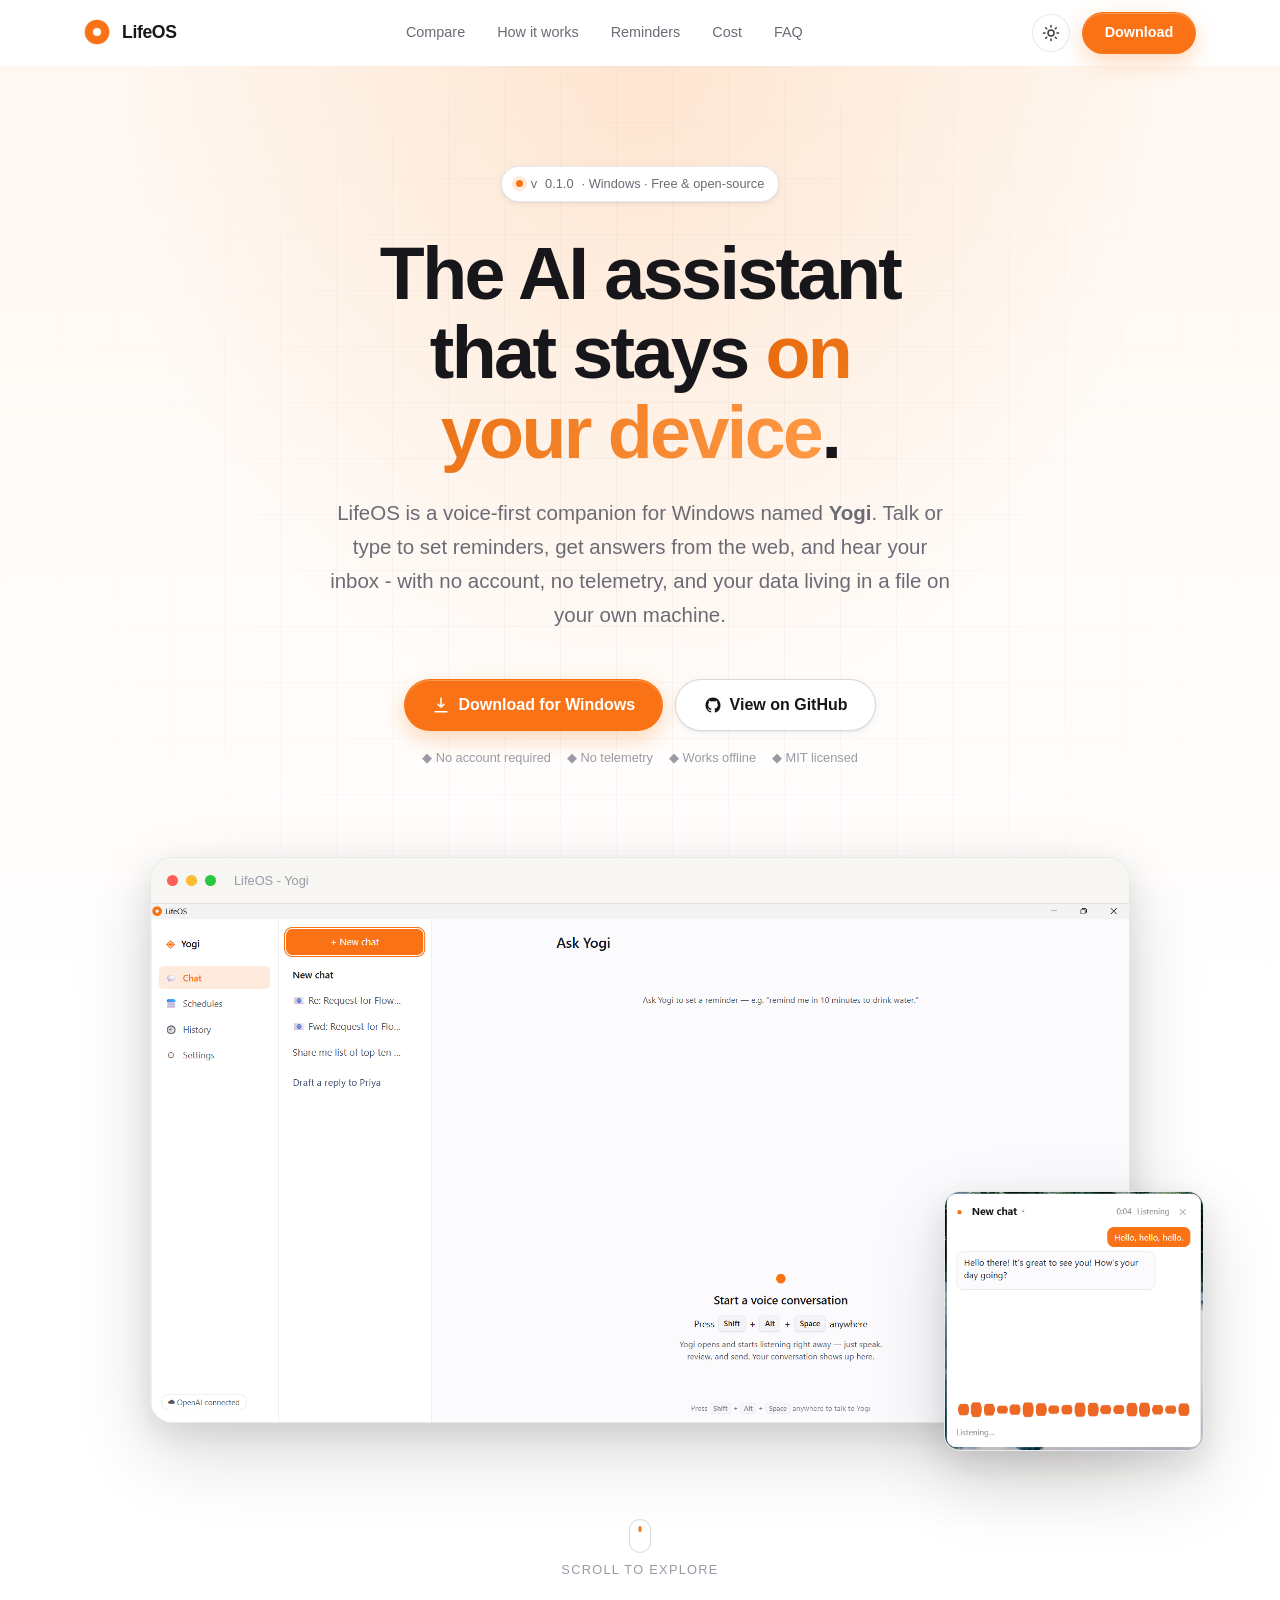
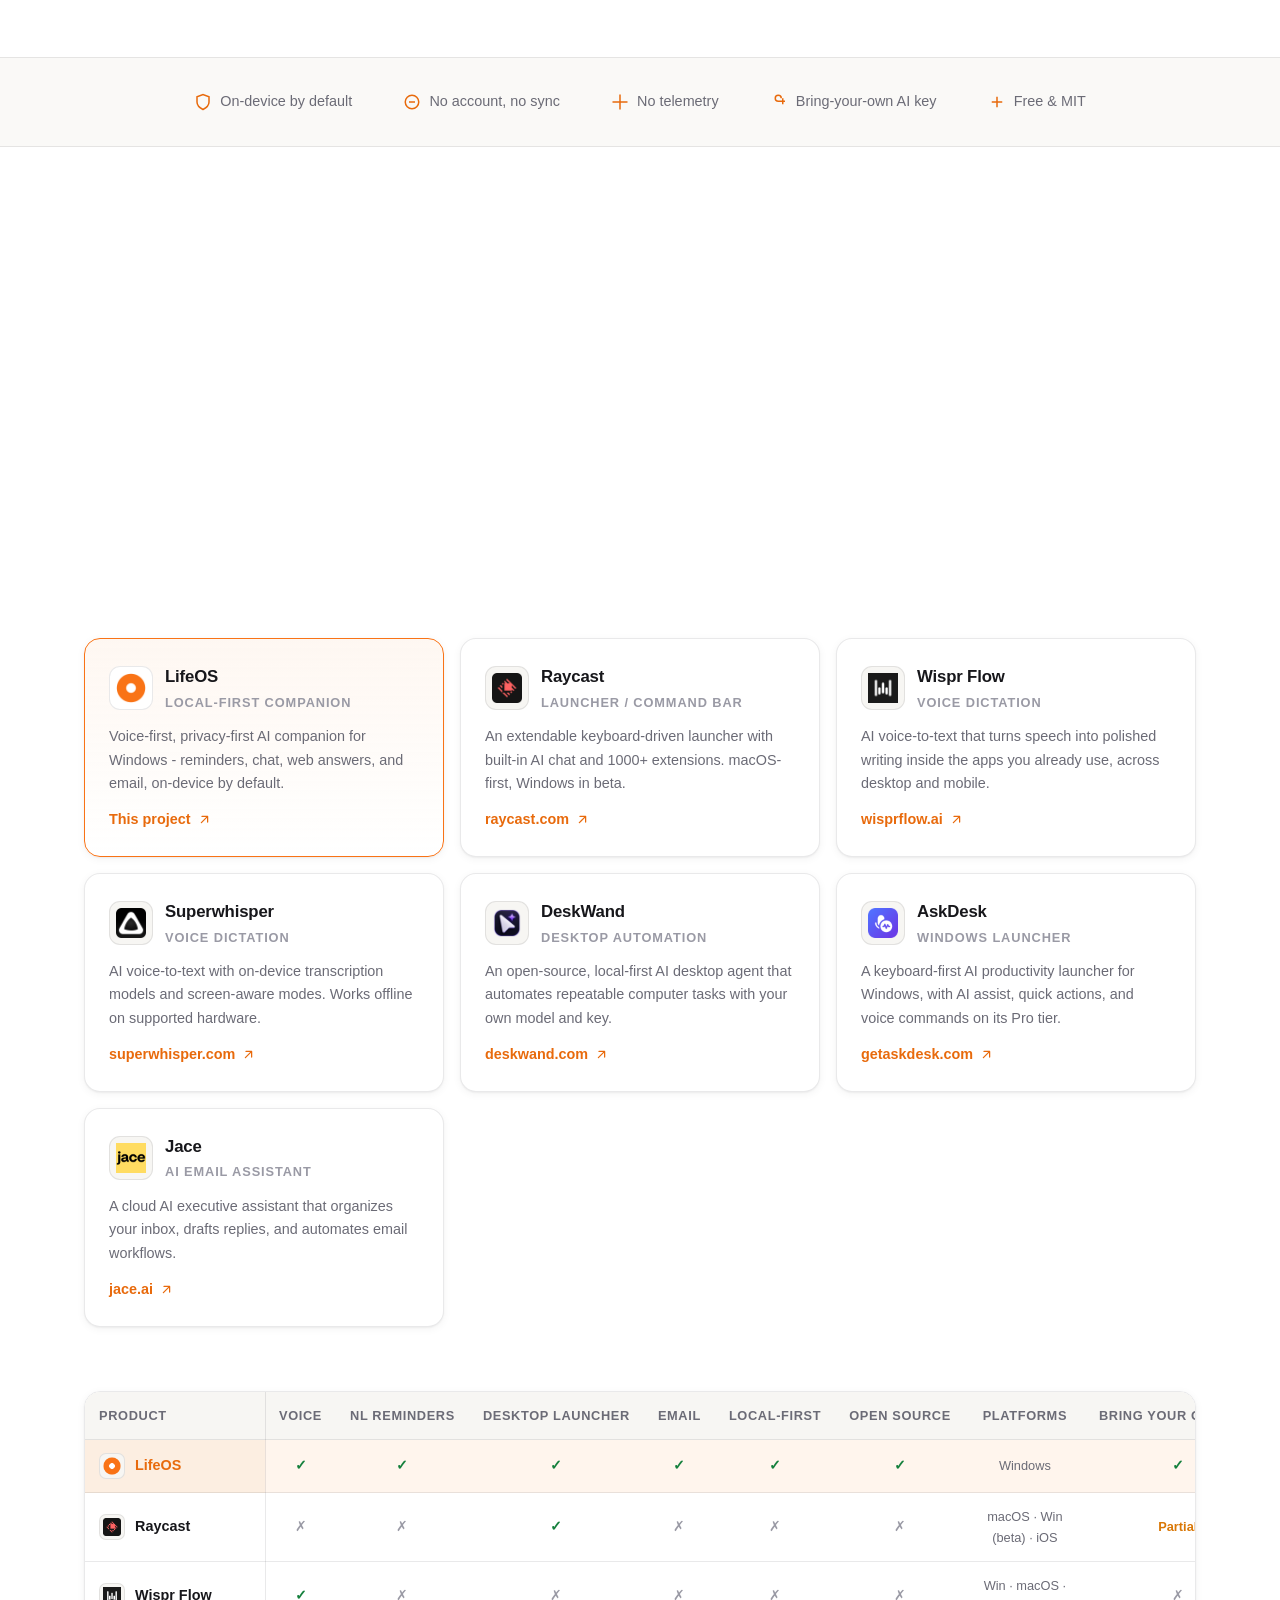
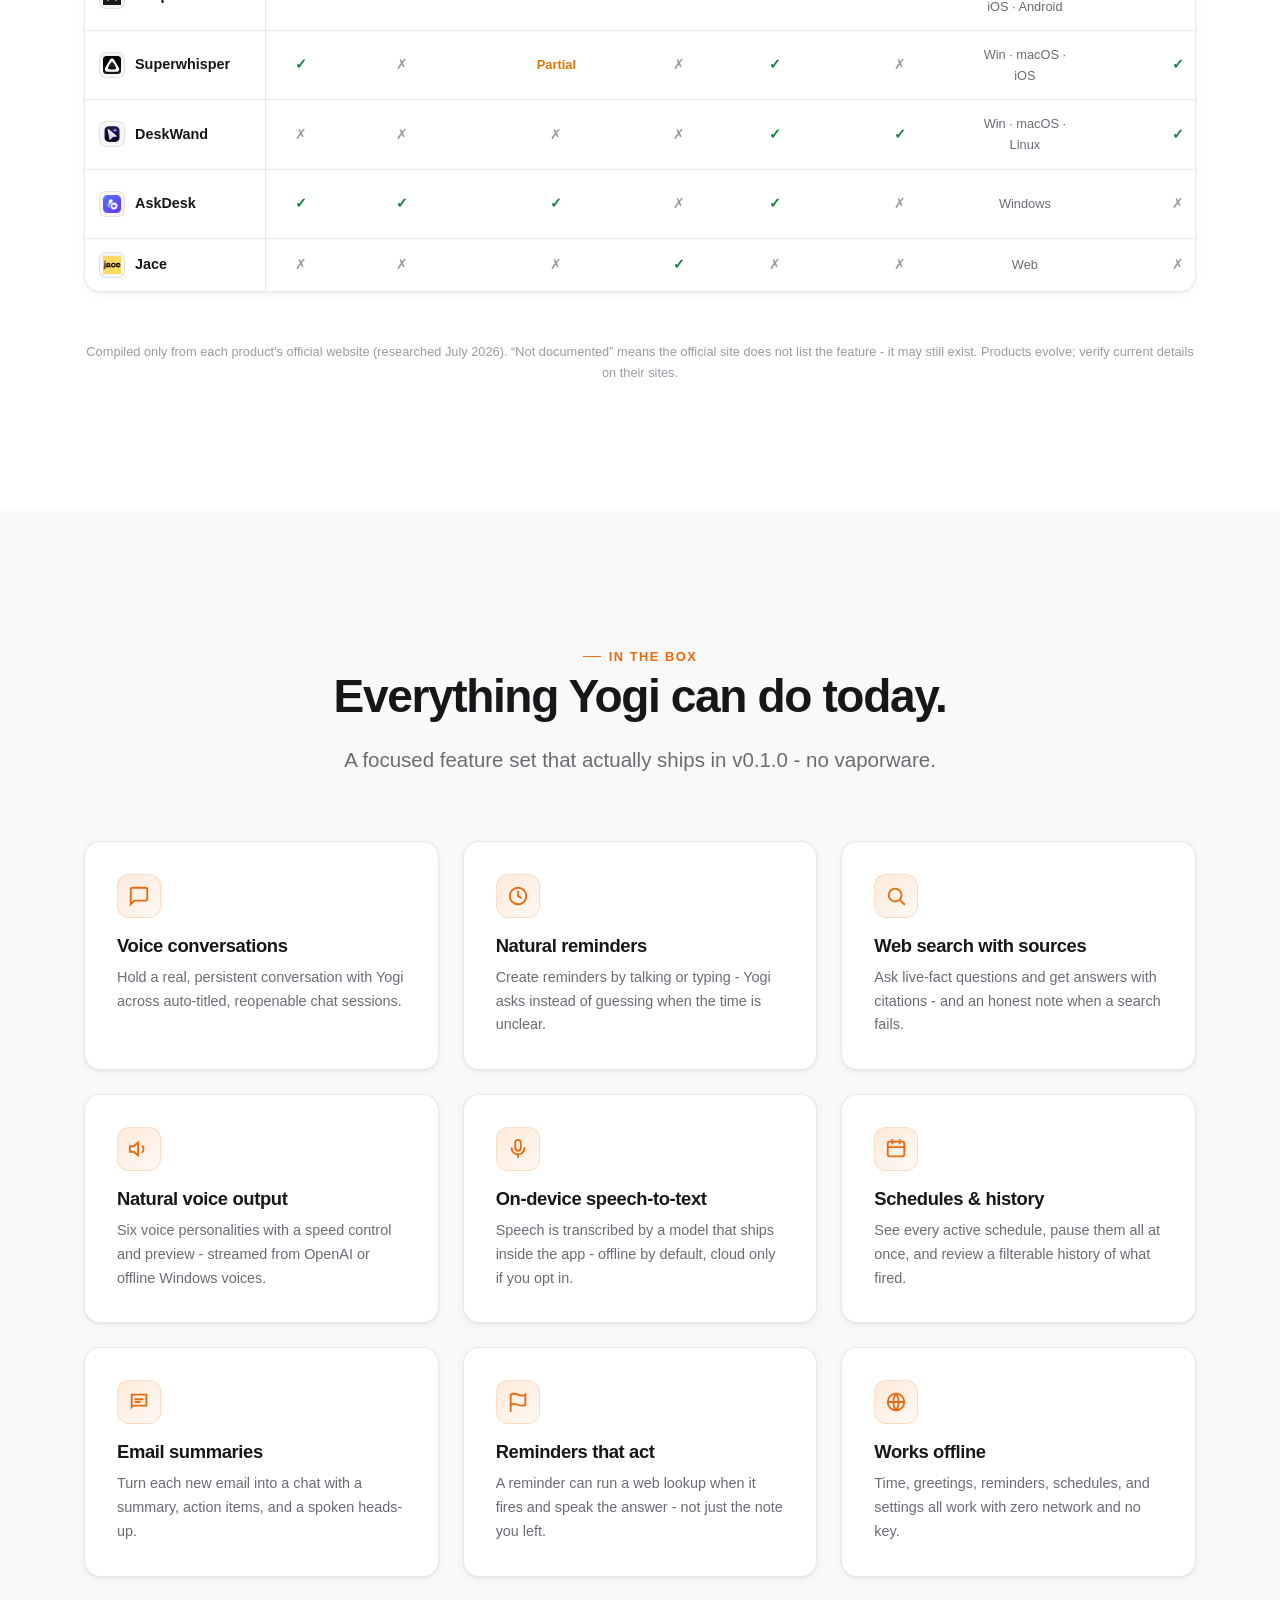
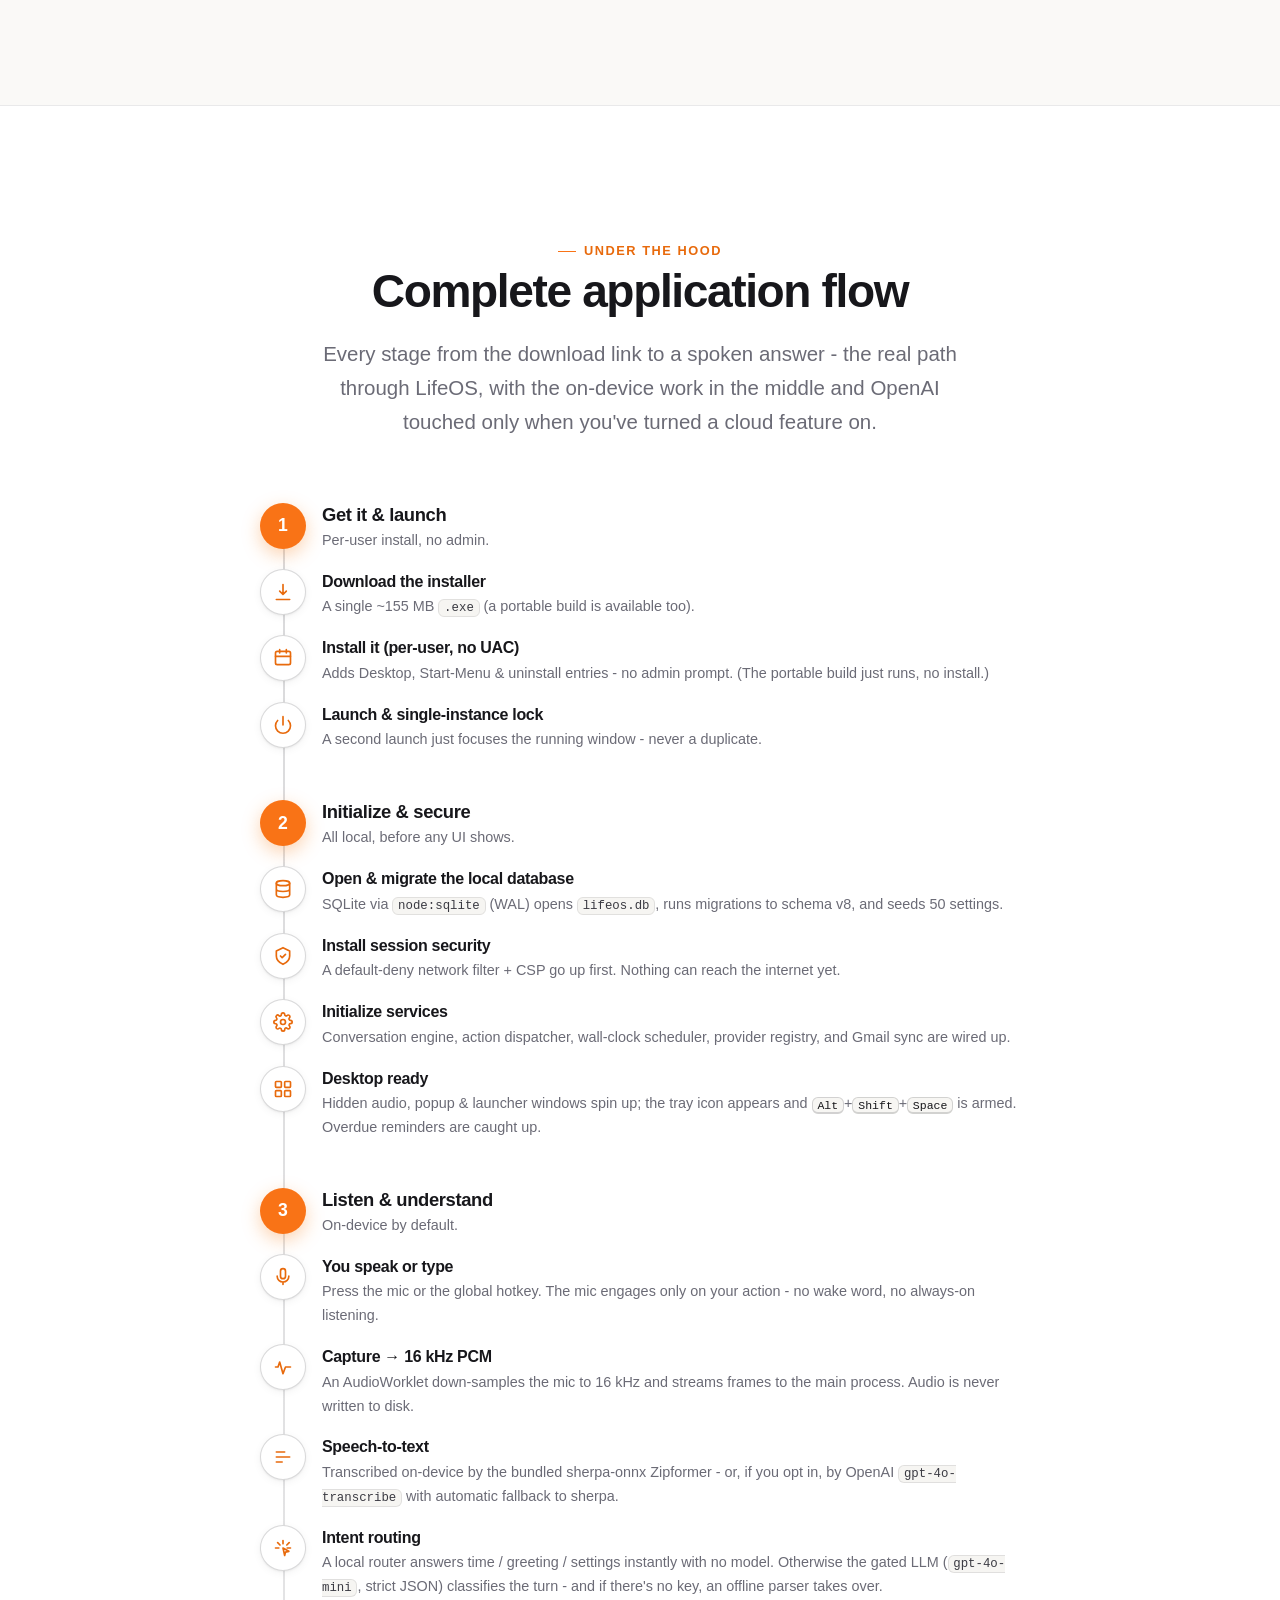
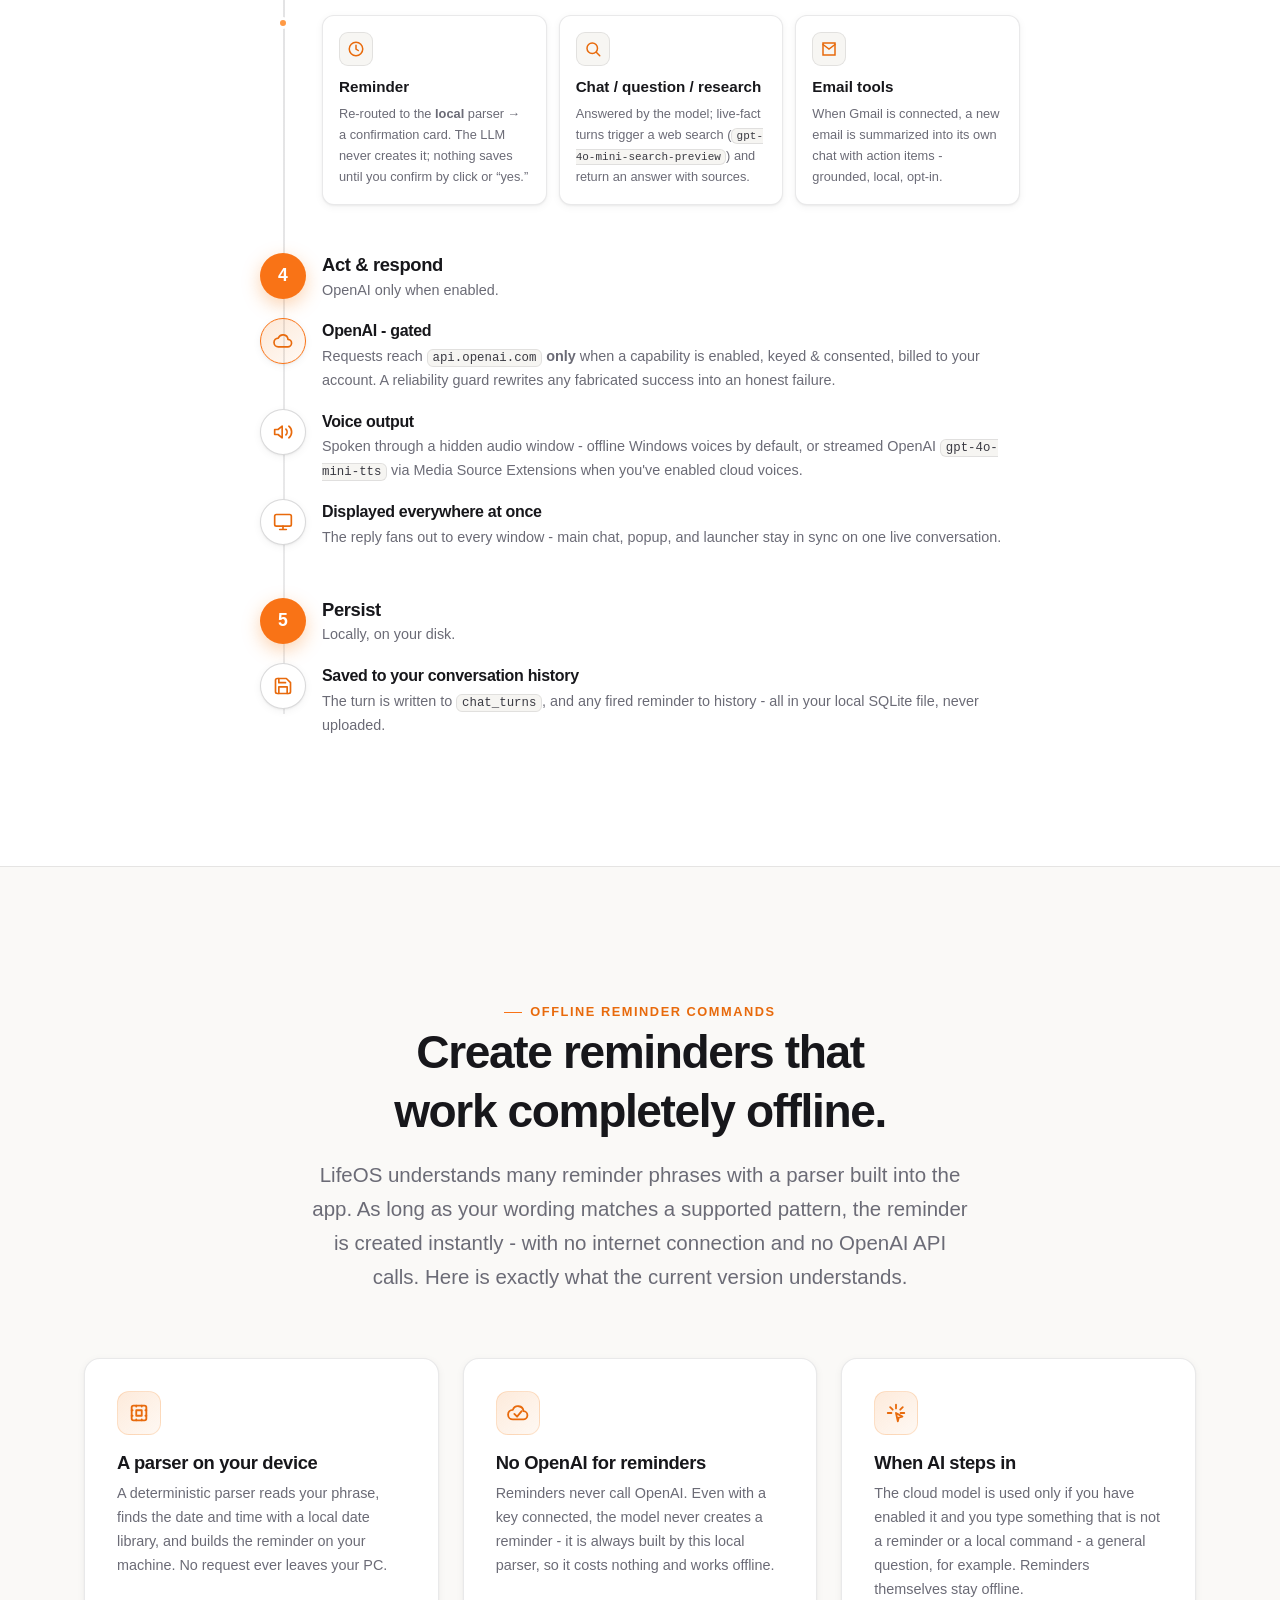
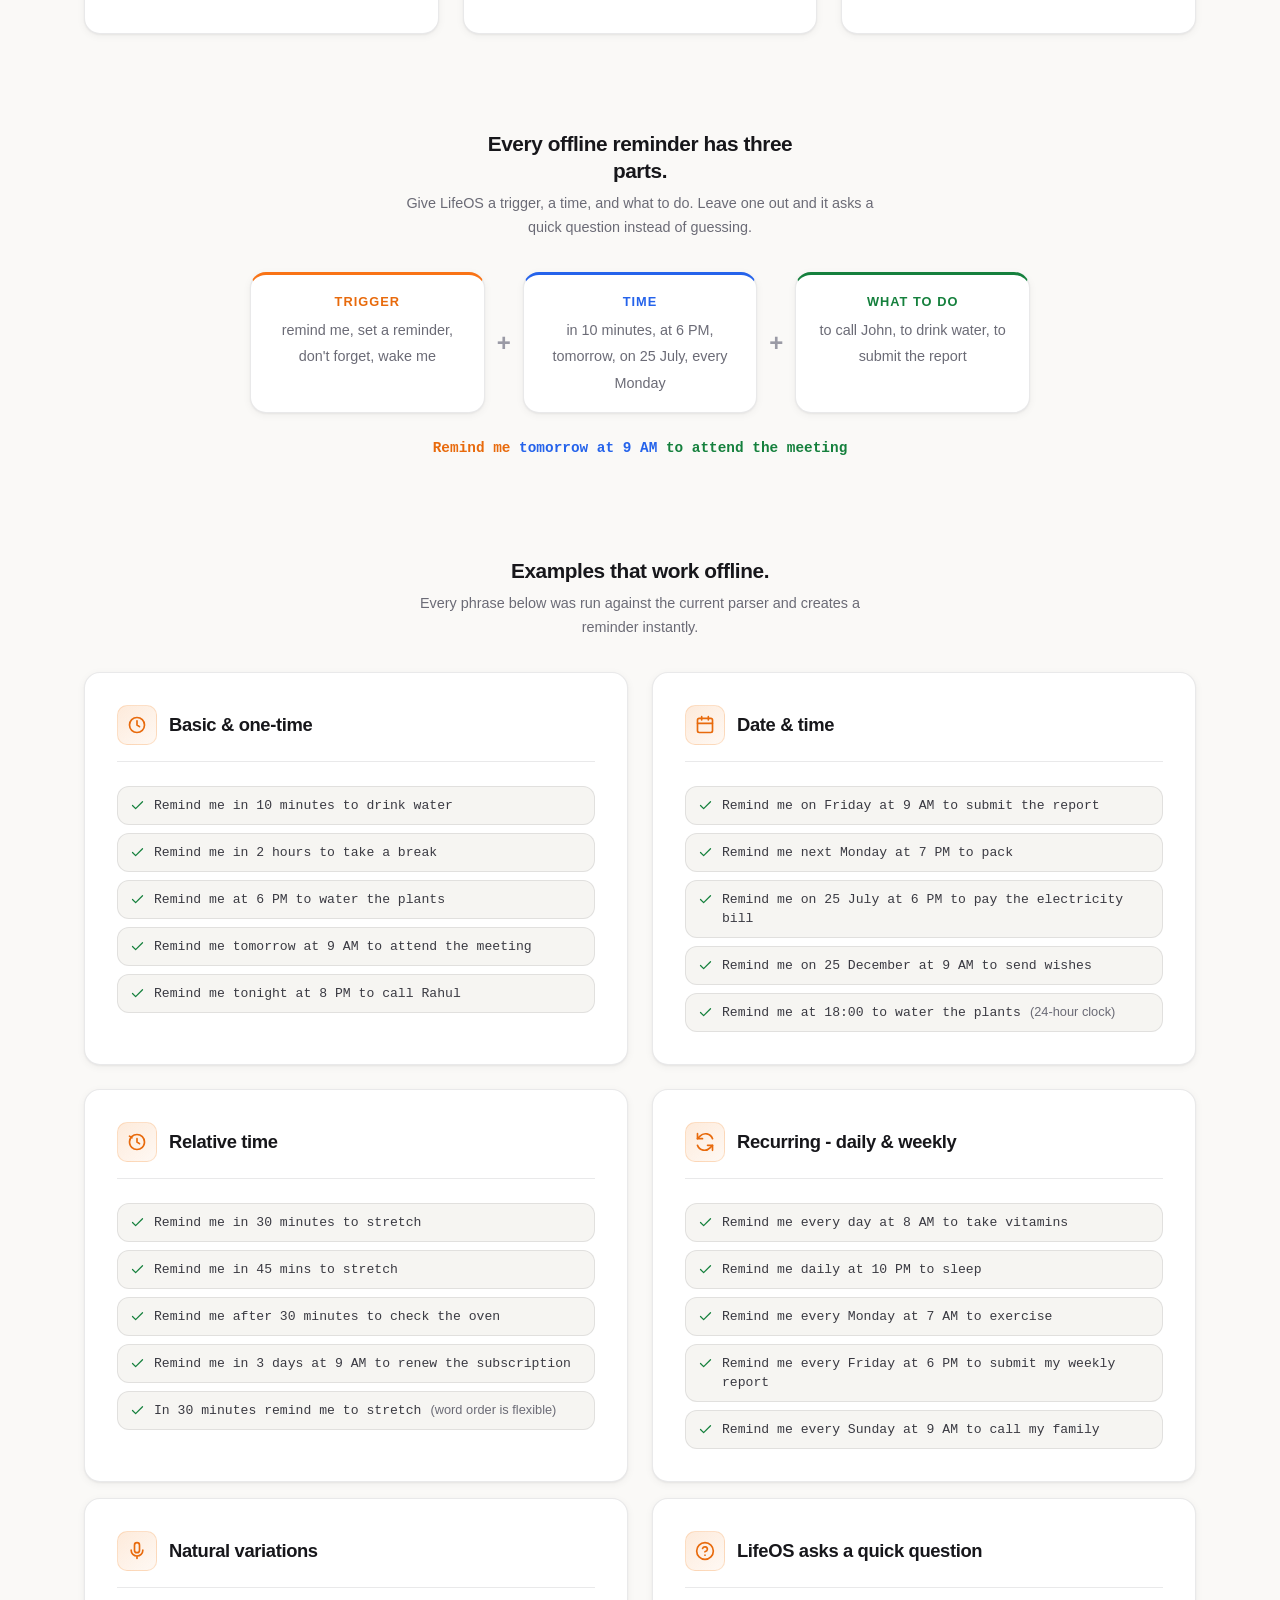
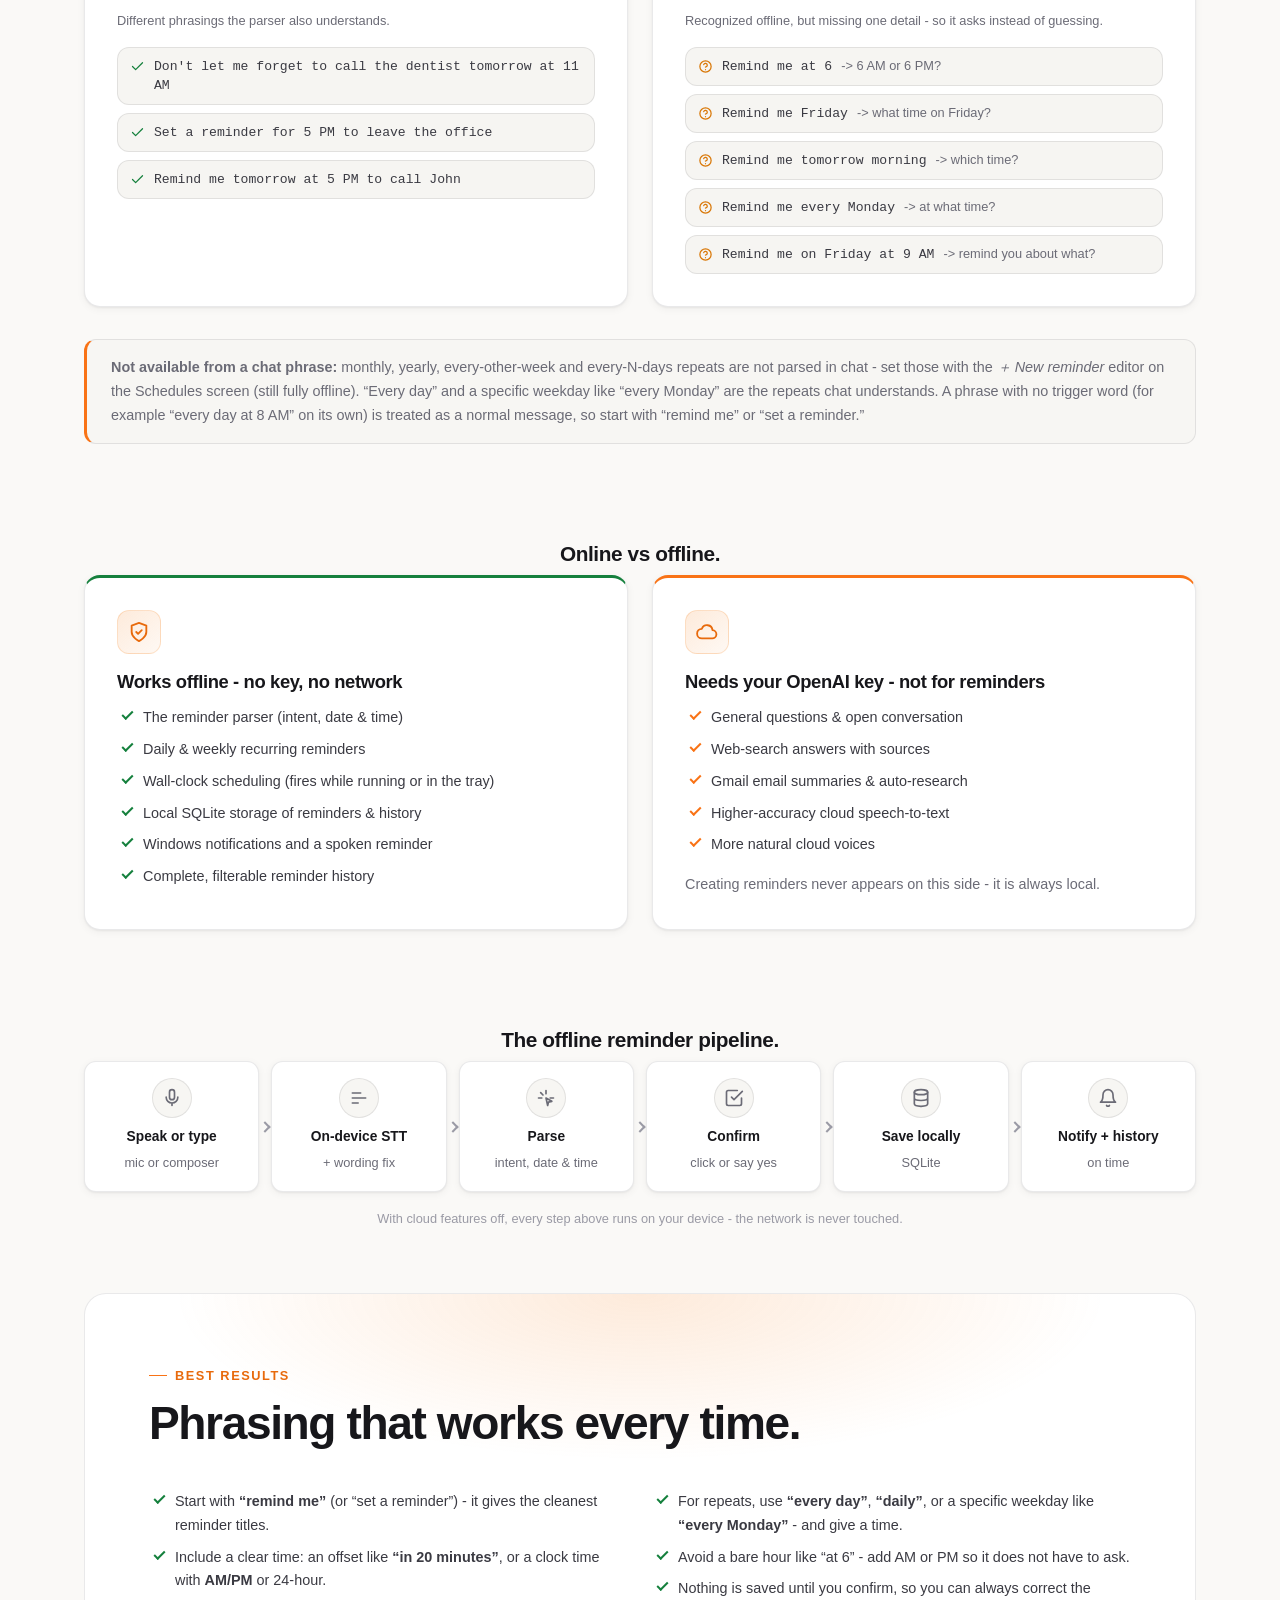
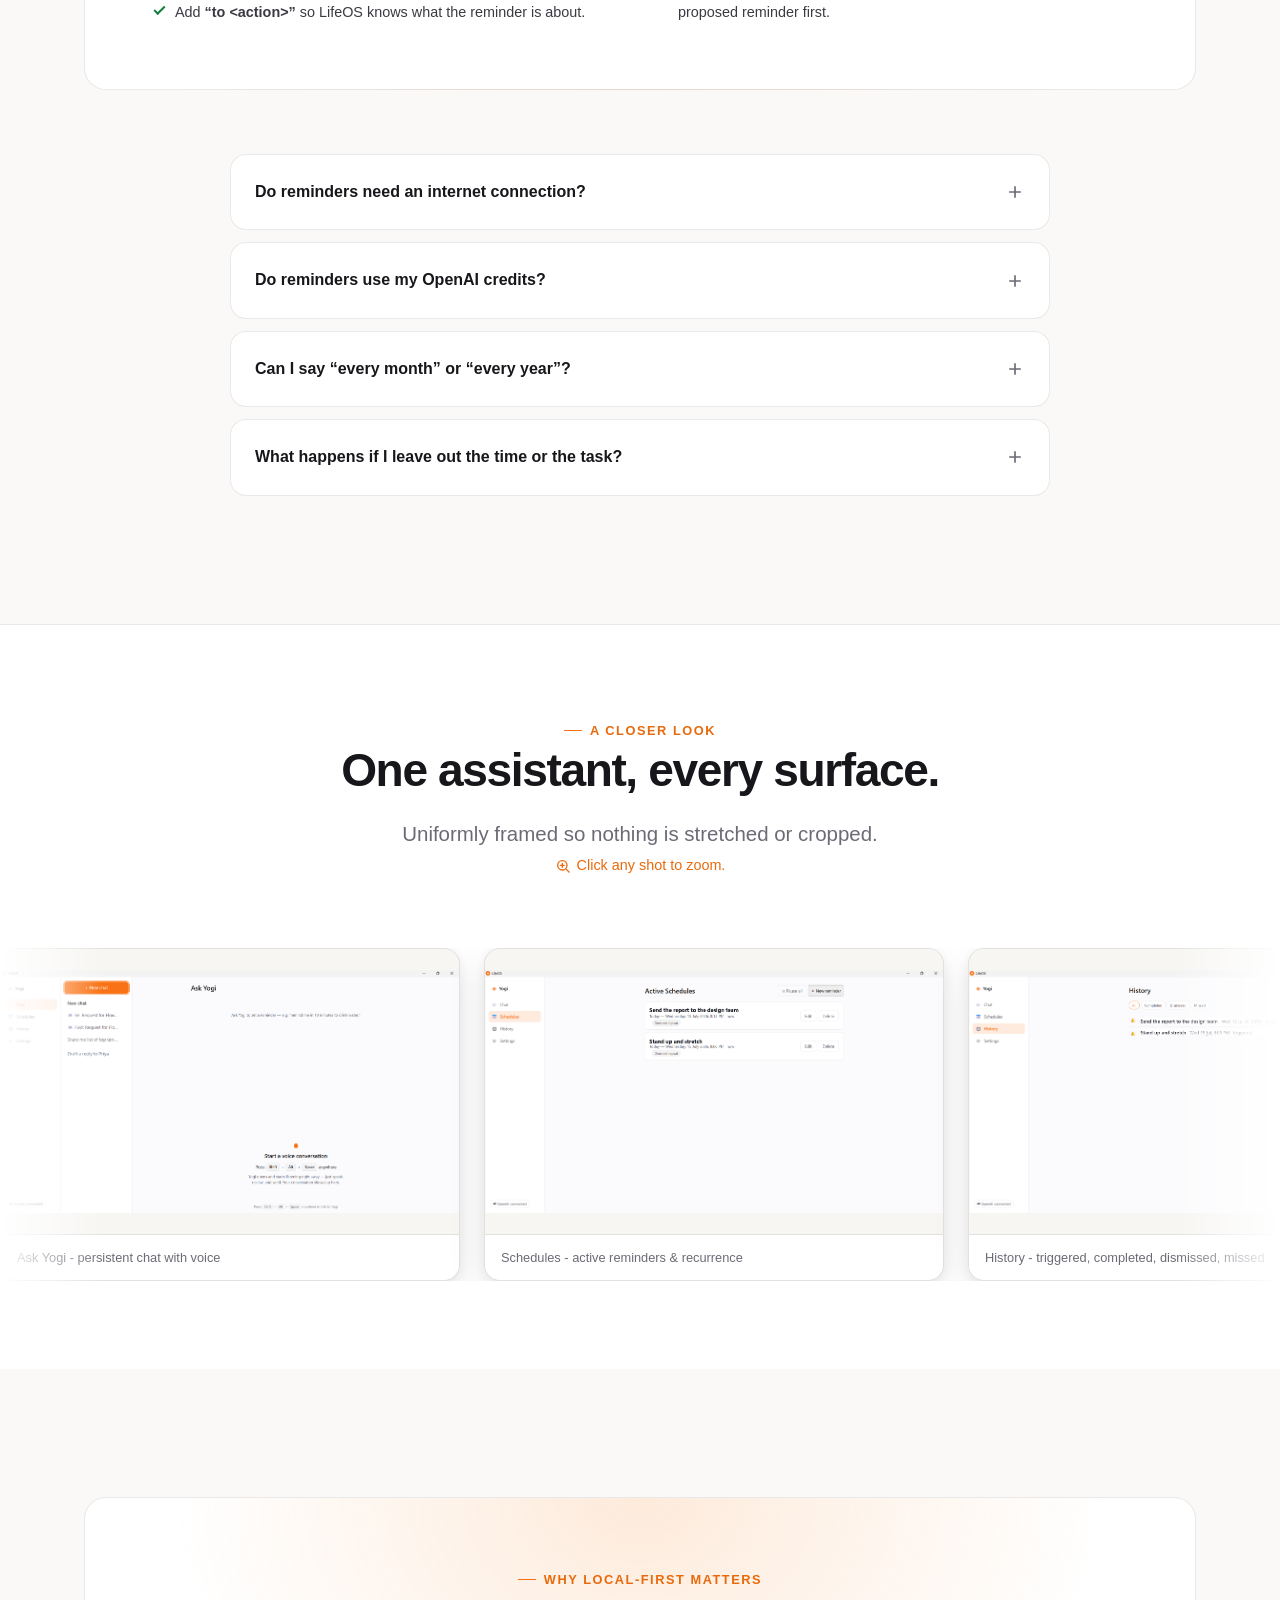
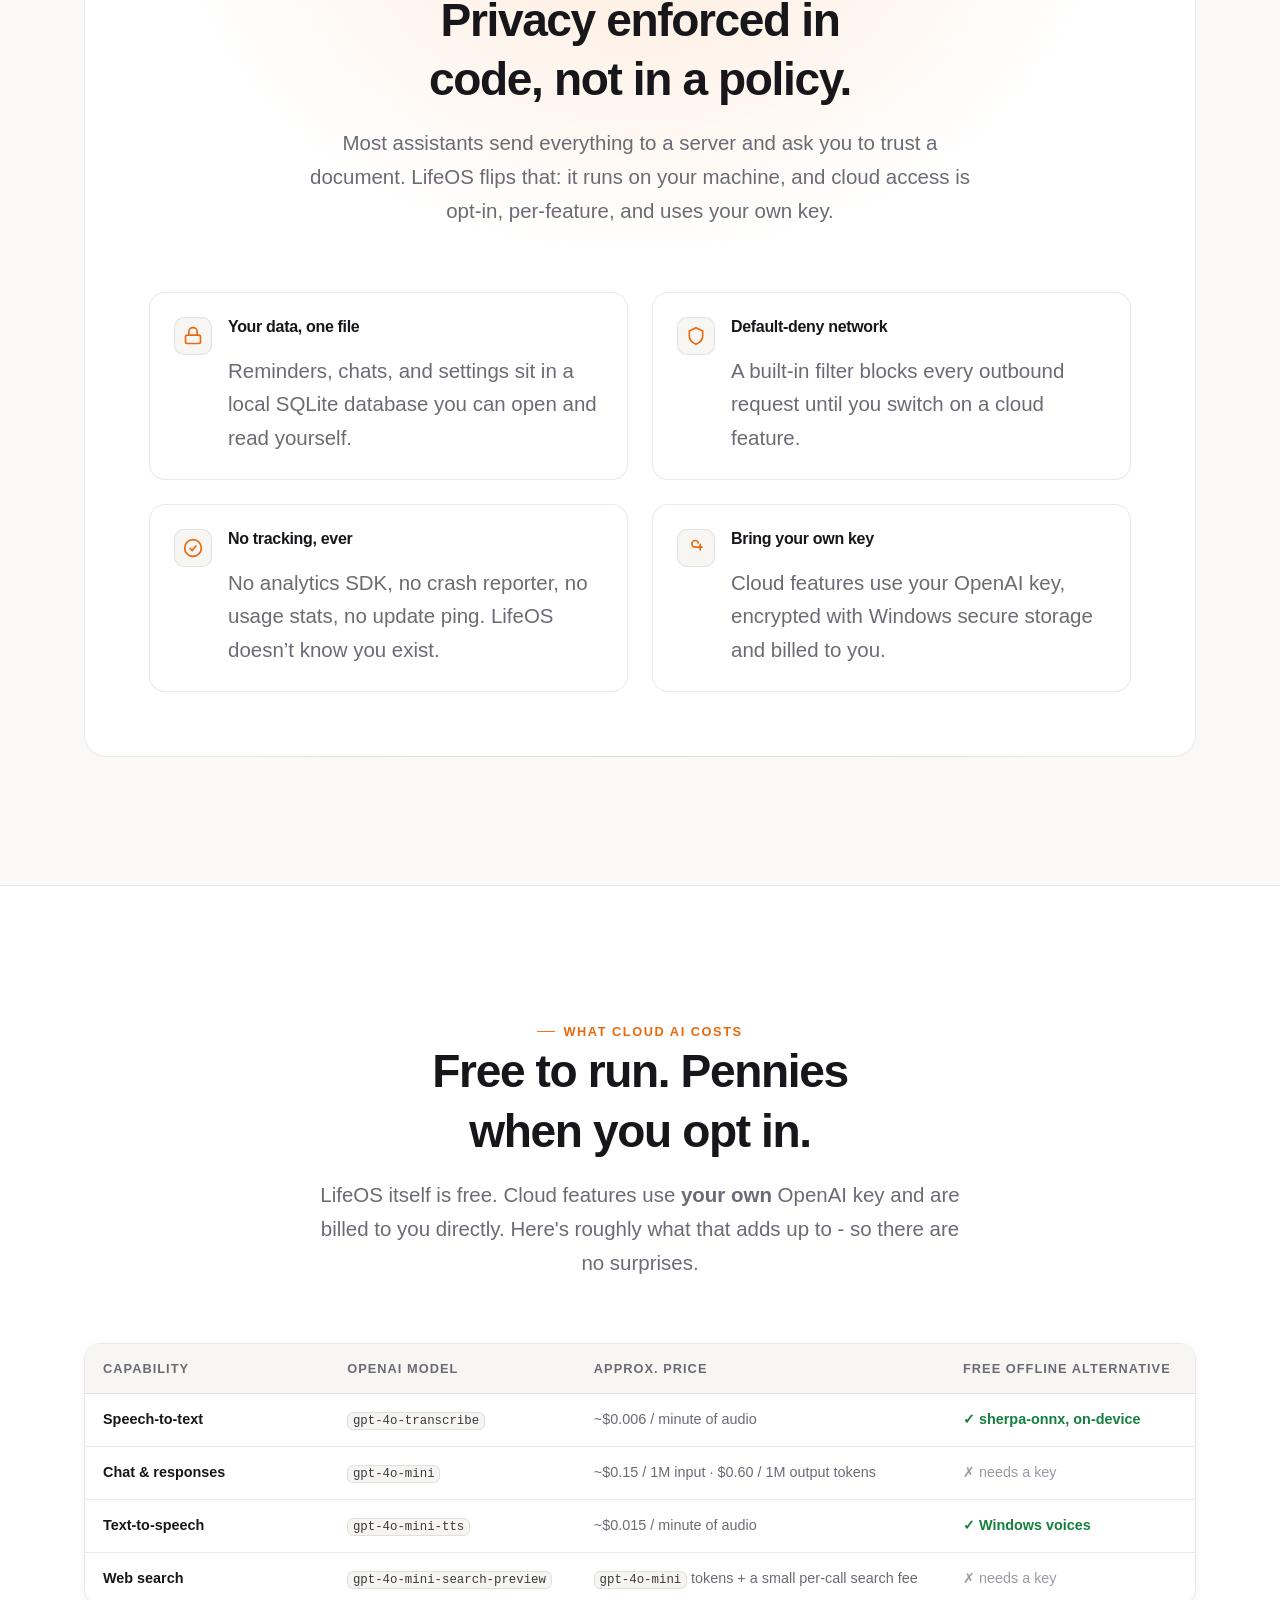
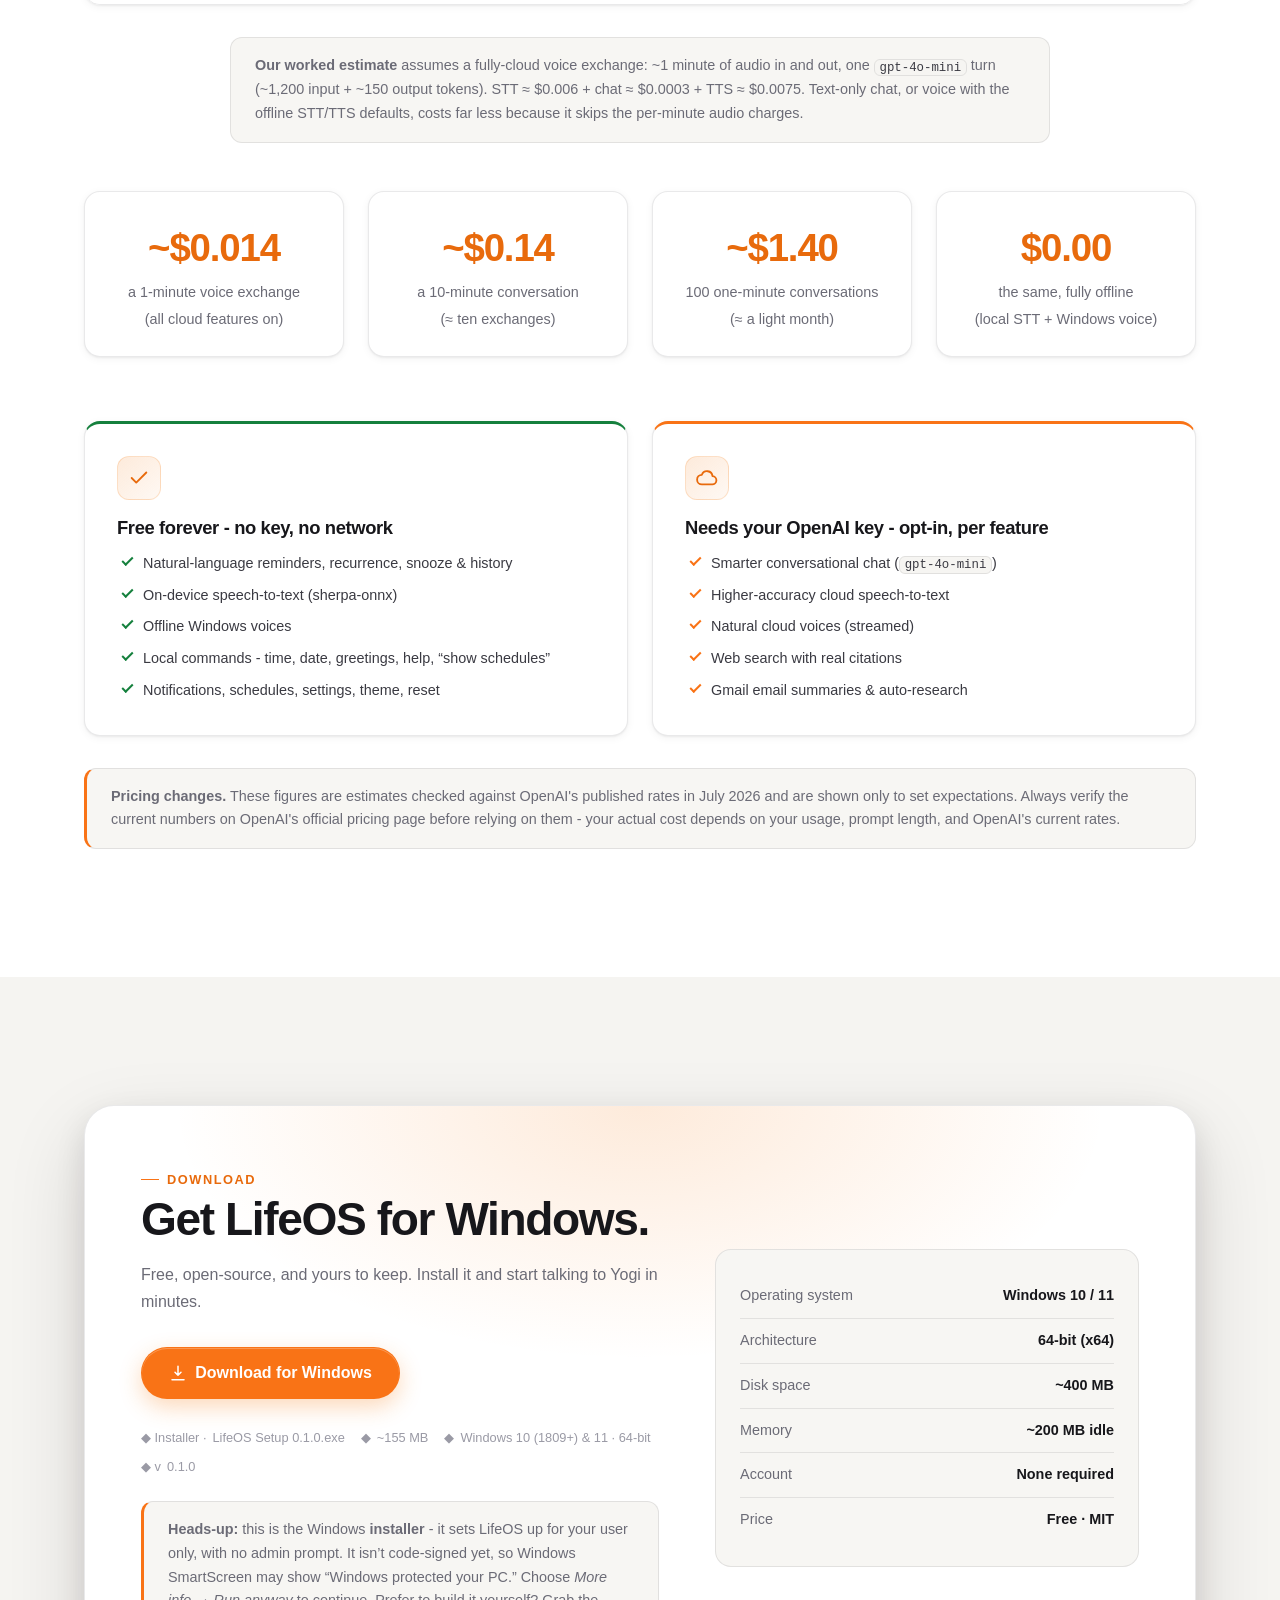
==== commit 7da7343e: "Add offline reminders section New #reminders section covering the on-device reminder parser: the thr" ====
--- a/index.html
+++ b/index.html
@@ -74,6 +74,7 @@
     <nav class="nav-links" aria-label="Primary">
       <a href="#compare">Compare</a>
       <a href="#flow">How it works</a>
+      <a href="#reminders">Reminders</a>
       <a href="#cost">Cost</a>
       <a href="#faq">FAQ</a>
     </nav>
@@ -92,6 +93,7 @@
 <div class="mobile-menu" aria-label="Mobile navigation">
   <a href="#compare">Compare</a>
   <a href="#flow">How it works</a>
+  <a href="#reminders">Reminders</a>
   <a href="#cost">API cost</a>
   <a href="#faq">FAQ</a>
   <a class="btn btn-primary btn-block" data-download href="#download">Download for Windows</a>
@@ -537,6 +539,231 @@
           <span class="flow-step__dot" aria-hidden="true"><svg viewBox="0 0 24 24" fill="none" stroke="currentColor" stroke-width="2" stroke-linecap="round" stroke-linejoin="round"><path d="M19 21H5a2 2 0 0 1-2-2V5a2 2 0 0 1 2-2h11l5 5v11a2 2 0 0 1-2 2z"/><path d="M17 21v-8H7v8M7 3v5h8"/></svg></span>
           <div class="flow-step__body"><h4>Saved to your conversation history</h4><p>The turn is written to <code>chat_turns</code>, and any fired reminder to history - all in your local SQLite file, never uploaded.</p></div>
         </div>
+      </div>
+    </div>
+  </section>
+
+  <!-- ============================ OFFLINE REMINDERS ============================ -->
+  <section class="section section--warm section--divide" id="reminders">
+    <div class="container">
+      <div class="section-head section-head--center" data-reveal>
+        <span class="eyebrow">Offline reminder commands</span>
+        <h2 class="balance">Create reminders that work completely offline.</h2>
+        <p>LifeOS understands many reminder phrases with a parser built into the app. As long as your
+          wording matches a supported pattern, the reminder is created instantly - with no internet
+          connection and no OpenAI API calls. Here is exactly what the current version understands.</p>
+      </div>
+
+      <!-- How the offline engine works -->
+      <div class="grid grid-3 split-cards" data-reveal>
+        <article class="card">
+          <div class="card__icon"><svg viewBox="0 0 24 24" fill="none" stroke="currentColor" stroke-width="2" stroke-linecap="round" stroke-linejoin="round"><rect x="4" y="4" width="16" height="16" rx="2"/><path d="M9 9h6v6H9zM4 9h1M4 15h1M19 9h1M19 15h1M9 4v1M15 4v1M9 19v1M15 19v1"/></svg></div>
+          <h3>A parser on your device</h3>
+          <p>A deterministic parser reads your phrase, finds the date and time with a local date library, and builds the reminder on your machine. No request ever leaves your PC.</p>
+        </article>
+        <article class="card">
+          <div class="card__icon"><svg viewBox="0 0 24 24" fill="none" stroke="currentColor" stroke-width="2" stroke-linecap="round" stroke-linejoin="round"><path d="M17.5 19a4.5 4.5 0 0 0 .5-9 6 6 0 0 0-11.6-1.5A4 4 0 0 0 6.5 19z"/><path d="M8 13l3 3 5-6"/></svg></div>
+          <h3>No OpenAI for reminders</h3>
+          <p>Reminders never call OpenAI. Even with a key connected, the model never creates a reminder - it is always built by this local parser, so it costs nothing and works offline.</p>
+        </article>
+        <article class="card">
+          <div class="card__icon"><svg viewBox="0 0 24 24" fill="none" stroke="currentColor" stroke-width="2" stroke-linecap="round" stroke-linejoin="round"><path d="M12 3v4M5.6 5.6l2.8 2.8M3 12h4M16.6 8.4l2.8-2.8M17 12h4M12 12l7 4-4 1-1 4-2-9z"/></svg></div>
+          <h3>When AI steps in</h3>
+          <p>The cloud model is used only if you have enabled it and you type something that is not a reminder or a local command - a general question, for example. Reminders themselves stay offline.</p>
+        </article>
+      </div>
+
+      <!-- The recipe -->
+      <h3 class="rem-sub" data-reveal>Every offline reminder has three parts.</h3>
+      <p class="rem-lead" data-reveal>Give LifeOS a trigger, a time, and what to do. Leave one out and it asks a quick question instead of guessing.</p>
+      <div class="formula" data-reveal>
+        <div class="formula__part formula__part--trigger"><span class="k">Trigger</span><span class="v">remind me, set a reminder, don't forget, wake me</span></div>
+        <span class="formula__plus" aria-hidden="true">+</span>
+        <div class="formula__part formula__part--time"><span class="k">Time</span><span class="v">in 10 minutes, at 6 PM, tomorrow, on 25 July, every Monday</span></div>
+        <span class="formula__plus" aria-hidden="true">+</span>
+        <div class="formula__part formula__part--action"><span class="k">What to do</span><span class="v">to call John, to drink water, to submit the report</span></div>
+      </div>
+      <p class="formula-eg" data-reveal><span class="t">Remind me</span> <span class="d">tomorrow at 9 AM</span> <span class="a">to attend the meeting</span></p>
+
+      <!-- Examples -->
+      <h3 class="rem-sub" data-reveal>Examples that work offline.</h3>
+      <p class="rem-lead" data-reveal>Every phrase below was run against the current parser and creates a reminder instantly.</p>
+      <div class="grid grid-2 split-cards" data-reveal>
+        <article class="panel">
+          <div class="panel__head">
+            <span class="panel__ic"><svg viewBox="0 0 24 24" fill="none" stroke="currentColor" stroke-width="2" stroke-linecap="round" stroke-linejoin="round"><circle cx="12" cy="12" r="9"/><path d="M12 7v5l3 2"/></svg></span>
+            <h3>Basic &amp; one-time</h3>
+          </div>
+          <div class="cmd-list">
+            <div class="cmd"><svg viewBox="0 0 24 24" fill="none" stroke="currentColor" stroke-width="2" stroke-linecap="round" stroke-linejoin="round"><path d="M20 6L9 17l-5-5"/></svg>Remind me in 10 minutes to drink water</div>
+            <div class="cmd"><svg viewBox="0 0 24 24" fill="none" stroke="currentColor" stroke-width="2" stroke-linecap="round" stroke-linejoin="round"><path d="M20 6L9 17l-5-5"/></svg>Remind me in 2 hours to take a break</div>
+            <div class="cmd"><svg viewBox="0 0 24 24" fill="none" stroke="currentColor" stroke-width="2" stroke-linecap="round" stroke-linejoin="round"><path d="M20 6L9 17l-5-5"/></svg>Remind me at 6 PM to water the plants</div>
+            <div class="cmd"><svg viewBox="0 0 24 24" fill="none" stroke="currentColor" stroke-width="2" stroke-linecap="round" stroke-linejoin="round"><path d="M20 6L9 17l-5-5"/></svg>Remind me tomorrow at 9 AM to attend the meeting</div>
+            <div class="cmd"><svg viewBox="0 0 24 24" fill="none" stroke="currentColor" stroke-width="2" stroke-linecap="round" stroke-linejoin="round"><path d="M20 6L9 17l-5-5"/></svg>Remind me tonight at 8 PM to call Rahul</div>
+          </div>
+        </article>
+
+        <article class="panel">
+          <div class="panel__head">
+            <span class="panel__ic"><svg viewBox="0 0 24 24" fill="none" stroke="currentColor" stroke-width="2" stroke-linecap="round" stroke-linejoin="round"><rect x="3" y="4" width="18" height="17" rx="2"/><path d="M3 10h18M8 2v4M16 2v4"/></svg></span>
+            <h3>Date &amp; time</h3>
+          </div>
+          <div class="cmd-list">
+            <div class="cmd"><svg viewBox="0 0 24 24" fill="none" stroke="currentColor" stroke-width="2" stroke-linecap="round" stroke-linejoin="round"><path d="M20 6L9 17l-5-5"/></svg>Remind me on Friday at 9 AM to submit the report</div>
+            <div class="cmd"><svg viewBox="0 0 24 24" fill="none" stroke="currentColor" stroke-width="2" stroke-linecap="round" stroke-linejoin="round"><path d="M20 6L9 17l-5-5"/></svg>Remind me next Monday at 7 PM to pack</div>
+            <div class="cmd"><svg viewBox="0 0 24 24" fill="none" stroke="currentColor" stroke-width="2" stroke-linecap="round" stroke-linejoin="round"><path d="M20 6L9 17l-5-5"/></svg>Remind me on 25 July at 6 PM to pay the electricity bill</div>
+            <div class="cmd"><svg viewBox="0 0 24 24" fill="none" stroke="currentColor" stroke-width="2" stroke-linecap="round" stroke-linejoin="round"><path d="M20 6L9 17l-5-5"/></svg>Remind me on 25 December at 9 AM to send wishes</div>
+            <div class="cmd"><svg viewBox="0 0 24 24" fill="none" stroke="currentColor" stroke-width="2" stroke-linecap="round" stroke-linejoin="round"><path d="M20 6L9 17l-5-5"/></svg>Remind me at 18:00 to water the plants <span class="say">(24-hour clock)</span></div>
+          </div>
+        </article>
+
+        <article class="panel">
+          <div class="panel__head">
+            <span class="panel__ic"><svg viewBox="0 0 24 24" fill="none" stroke="currentColor" stroke-width="2" stroke-linecap="round" stroke-linejoin="round"><circle cx="12" cy="12" r="9"/><path d="M12 8v4l3 2"/><path d="M3 5l3 2"/></svg></span>
+            <h3>Relative time</h3>
+          </div>
+          <div class="cmd-list">
+            <div class="cmd"><svg viewBox="0 0 24 24" fill="none" stroke="currentColor" stroke-width="2" stroke-linecap="round" stroke-linejoin="round"><path d="M20 6L9 17l-5-5"/></svg>Remind me in 30 minutes to stretch</div>
+            <div class="cmd"><svg viewBox="0 0 24 24" fill="none" stroke="currentColor" stroke-width="2" stroke-linecap="round" stroke-linejoin="round"><path d="M20 6L9 17l-5-5"/></svg>Remind me in 45 mins to stretch</div>
+            <div class="cmd"><svg viewBox="0 0 24 24" fill="none" stroke="currentColor" stroke-width="2" stroke-linecap="round" stroke-linejoin="round"><path d="M20 6L9 17l-5-5"/></svg>Remind me after 30 minutes to check the oven</div>
+            <div class="cmd"><svg viewBox="0 0 24 24" fill="none" stroke="currentColor" stroke-width="2" stroke-linecap="round" stroke-linejoin="round"><path d="M20 6L9 17l-5-5"/></svg>Remind me in 3 days at 9 AM to renew the subscription</div>
+            <div class="cmd"><svg viewBox="0 0 24 24" fill="none" stroke="currentColor" stroke-width="2" stroke-linecap="round" stroke-linejoin="round"><path d="M20 6L9 17l-5-5"/></svg>In 30 minutes remind me to stretch <span class="say">(word order is flexible)</span></div>
+          </div>
+        </article>
+
+        <article class="panel">
+          <div class="panel__head">
+            <span class="panel__ic"><svg viewBox="0 0 24 24" fill="none" stroke="currentColor" stroke-width="2" stroke-linecap="round" stroke-linejoin="round"><path d="M3 2v6h6M21 22v-6h-6"/><path d="M21 8a9 9 0 0 0-15-3L3 8M3 16a9 9 0 0 0 15 3l3-3"/></svg></span>
+            <h3>Recurring <span class="say">- daily &amp; weekly</span></h3>
+          </div>
+          <div class="cmd-list">
+            <div class="cmd"><svg viewBox="0 0 24 24" fill="none" stroke="currentColor" stroke-width="2" stroke-linecap="round" stroke-linejoin="round"><path d="M20 6L9 17l-5-5"/></svg>Remind me every day at 8 AM to take vitamins</div>
+            <div class="cmd"><svg viewBox="0 0 24 24" fill="none" stroke="currentColor" stroke-width="2" stroke-linecap="round" stroke-linejoin="round"><path d="M20 6L9 17l-5-5"/></svg>Remind me daily at 10 PM to sleep</div>
+            <div class="cmd"><svg viewBox="0 0 24 24" fill="none" stroke="currentColor" stroke-width="2" stroke-linecap="round" stroke-linejoin="round"><path d="M20 6L9 17l-5-5"/></svg>Remind me every Monday at 7 AM to exercise</div>
+            <div class="cmd"><svg viewBox="0 0 24 24" fill="none" stroke="currentColor" stroke-width="2" stroke-linecap="round" stroke-linejoin="round"><path d="M20 6L9 17l-5-5"/></svg>Remind me every Friday at 6 PM to submit my weekly report</div>
+            <div class="cmd"><svg viewBox="0 0 24 24" fill="none" stroke="currentColor" stroke-width="2" stroke-linecap="round" stroke-linejoin="round"><path d="M20 6L9 17l-5-5"/></svg>Remind me every Sunday at 9 AM to call my family</div>
+          </div>
+        </article>
+      </div>
+
+      <!-- Natural variations + asks-a-question -->
+      <div class="grid grid-2 split-cards" data-reveal style="margin-top:var(--space-4)">
+        <article class="panel">
+          <div class="panel__head">
+            <span class="panel__ic"><svg viewBox="0 0 24 24" fill="none" stroke="currentColor" stroke-width="2" stroke-linecap="round" stroke-linejoin="round"><path d="M12 2a3 3 0 0 0-3 3v6a3 3 0 0 0 6 0V5a3 3 0 0 0-3-3z"/><path d="M5 11a7 7 0 0 0 14 0M12 18v3"/></svg></span>
+            <h3>Natural variations</h3>
+          </div>
+          <p class="panel__sub">Different phrasings the parser also understands.</p>
+          <div class="cmd-list">
+            <div class="cmd"><svg viewBox="0 0 24 24" fill="none" stroke="currentColor" stroke-width="2" stroke-linecap="round" stroke-linejoin="round"><path d="M20 6L9 17l-5-5"/></svg>Don't let me forget to call the dentist tomorrow at 11 AM</div>
+            <div class="cmd"><svg viewBox="0 0 24 24" fill="none" stroke="currentColor" stroke-width="2" stroke-linecap="round" stroke-linejoin="round"><path d="M20 6L9 17l-5-5"/></svg>Set a reminder for 5 PM to leave the office</div>
+            <div class="cmd"><svg viewBox="0 0 24 24" fill="none" stroke="currentColor" stroke-width="2" stroke-linecap="round" stroke-linejoin="round"><path d="M20 6L9 17l-5-5"/></svg>Remind me tomorrow at 5 PM to call John</div>
+          </div>
+        </article>
+
+        <article class="panel">
+          <div class="panel__head">
+            <span class="panel__ic"><svg viewBox="0 0 24 24" fill="none" stroke="currentColor" stroke-width="2" stroke-linecap="round" stroke-linejoin="round"><path d="M12 2a10 10 0 1 0 10 10A10 10 0 0 0 12 2z"/><path d="M9.1 9a3 3 0 0 1 5.8 1c0 2-3 3-3 3M12 17h.01"/></svg></span>
+            <h3>LifeOS asks a quick question</h3>
+          </div>
+          <p class="panel__sub">Recognized offline, but missing one detail - so it asks instead of guessing.</p>
+          <div class="cmd-list">
+            <div class="cmd cmd--ask"><svg viewBox="0 0 24 24" fill="none" stroke="currentColor" stroke-width="2" stroke-linecap="round" stroke-linejoin="round"><path d="M12 17h.01M9.1 9a3 3 0 0 1 5.8 1c0 2-3 3-3 3"/><circle cx="12" cy="12" r="9"/></svg>Remind me at 6 <span class="say">-&gt; 6 AM or 6 PM?</span></div>
+            <div class="cmd cmd--ask"><svg viewBox="0 0 24 24" fill="none" stroke="currentColor" stroke-width="2" stroke-linecap="round" stroke-linejoin="round"><path d="M12 17h.01M9.1 9a3 3 0 0 1 5.8 1c0 2-3 3-3 3"/><circle cx="12" cy="12" r="9"/></svg>Remind me Friday <span class="say">-&gt; what time on Friday?</span></div>
+            <div class="cmd cmd--ask"><svg viewBox="0 0 24 24" fill="none" stroke="currentColor" stroke-width="2" stroke-linecap="round" stroke-linejoin="round"><path d="M12 17h.01M9.1 9a3 3 0 0 1 5.8 1c0 2-3 3-3 3"/><circle cx="12" cy="12" r="9"/></svg>Remind me tomorrow morning <span class="say">-&gt; which time?</span></div>
+            <div class="cmd cmd--ask"><svg viewBox="0 0 24 24" fill="none" stroke="currentColor" stroke-width="2" stroke-linecap="round" stroke-linejoin="round"><path d="M12 17h.01M9.1 9a3 3 0 0 1 5.8 1c0 2-3 3-3 3"/><circle cx="12" cy="12" r="9"/></svg>Remind me every Monday <span class="say">-&gt; at what time?</span></div>
+            <div class="cmd cmd--ask"><svg viewBox="0 0 24 24" fill="none" stroke="currentColor" stroke-width="2" stroke-linecap="round" stroke-linejoin="round"><path d="M12 17h.01M9.1 9a3 3 0 0 1 5.8 1c0 2-3 3-3 3"/><circle cx="12" cy="12" r="9"/></svg>Remind me on Friday at 9 AM <span class="say">-&gt; remind you about what?</span></div>
+          </div>
+        </article>
+      </div>
+
+      <!-- Not offline in chat -->
+      <div class="doc-note" data-reveal style="margin-top:var(--space-6)">
+        <strong>Not available from a chat phrase:</strong> monthly, yearly, every-other-week and every-N-days
+        repeats are not parsed in chat - set those with the <em>＋ New reminder</em> editor on the Schedules
+        screen (still fully offline). &ldquo;Every day&rdquo; and a specific weekday like &ldquo;every
+        Monday&rdquo; are the repeats chat understands. A phrase with no trigger word (for example
+        &ldquo;every day at 8 AM&rdquo; on its own) is treated as a normal message, so start with
+        &ldquo;remind me&rdquo; or &ldquo;set a reminder.&rdquo;
+      </div>
+
+      <!-- Online vs offline -->
+      <h3 class="rem-sub" data-reveal>Online vs offline.</h3>
+      <div class="grid grid-2 split-cards" data-reveal>
+        <article class="card cost-col cost-col--free">
+          <div class="card__icon"><svg viewBox="0 0 24 24" fill="none" stroke="currentColor" stroke-width="2" stroke-linecap="round" stroke-linejoin="round"><path d="M12 22s8-4 8-10V5l-8-3-8 3v7c0 6 8 10 8 10z"/><path d="M9 12l2 2 4-4"/></svg></div>
+          <h3>Works offline - no key, no network</h3>
+          <ul class="tick-list">
+            <li>The reminder parser (intent, date &amp; time)</li>
+            <li>Daily &amp; weekly recurring reminders</li>
+            <li>Wall-clock scheduling (fires while running or in the tray)</li>
+            <li>Local SQLite storage of reminders &amp; history</li>
+            <li>Windows notifications and a spoken reminder</li>
+            <li>Complete, filterable reminder history</li>
+          </ul>
+        </article>
+        <article class="card cost-col cost-col--paid">
+          <div class="card__icon"><svg viewBox="0 0 24 24" fill="none" stroke="currentColor" stroke-width="2" stroke-linecap="round" stroke-linejoin="round"><path d="M17.5 19a4.5 4.5 0 0 0 .5-9 6 6 0 0 0-11.6-1.5A4 4 0 0 0 6.5 19z"/></svg></div>
+          <h3>Needs your OpenAI key - not for reminders</h3>
+          <ul class="tick-list tick-list--cloud">
+            <li>General questions &amp; open conversation</li>
+            <li>Web-search answers with sources</li>
+            <li>Gmail email summaries &amp; auto-research</li>
+            <li>Higher-accuracy cloud speech-to-text</li>
+            <li>More natural cloud voices</li>
+          </ul>
+          <p class="panel__sub" style="margin-top:var(--space-4);margin-bottom:0">Creating reminders never appears on this side - it is always local.</p>
+        </article>
+      </div>
+
+      <!-- Pipeline -->
+      <h3 class="rem-sub" data-reveal>The offline reminder pipeline.</h3>
+      <div class="rpipe" data-reveal role="list" aria-label="Offline reminder pipeline">
+        <div class="rpipe__step" role="listitem"><span class="rpipe__ic"><svg viewBox="0 0 24 24" fill="none" stroke="currentColor" stroke-width="2" stroke-linecap="round" stroke-linejoin="round"><path d="M12 2a3 3 0 0 0-3 3v6a3 3 0 0 0 6 0V5a3 3 0 0 0-3-3z"/><path d="M5 11a7 7 0 0 0 14 0M12 18v3"/></svg></span><b>Speak or type</b><span>mic or composer</span></div>
+        <div class="rpipe__step" role="listitem"><span class="rpipe__ic"><svg viewBox="0 0 24 24" fill="none" stroke="currentColor" stroke-width="2" stroke-linecap="round" stroke-linejoin="round"><path d="M4 6h10M4 12h16M4 18h7"/></svg></span><b>On-device STT</b><span>+ wording fix</span></div>
+        <div class="rpipe__step" role="listitem"><span class="rpipe__ic"><svg viewBox="0 0 24 24" fill="none" stroke="currentColor" stroke-width="2" stroke-linecap="round" stroke-linejoin="round"><path d="M12 3v4M5.6 5.6l2.8 2.8M3 12h4M17 12h4M12 12l7 4-4 1-1 4-2-9z"/></svg></span><b>Parse</b><span>intent, date &amp; time</span></div>
+        <div class="rpipe__step" role="listitem"><span class="rpipe__ic"><svg viewBox="0 0 24 24" fill="none" stroke="currentColor" stroke-width="2" stroke-linecap="round" stroke-linejoin="round"><path d="M9 11l3 3L22 4"/><path d="M21 12v7a2 2 0 0 1-2 2H5a2 2 0 0 1-2-2V5a2 2 0 0 1 2-2h11"/></svg></span><b>Confirm</b><span>click or say yes</span></div>
+        <div class="rpipe__step" role="listitem"><span class="rpipe__ic"><svg viewBox="0 0 24 24" fill="none" stroke="currentColor" stroke-width="2" stroke-linecap="round" stroke-linejoin="round"><ellipse cx="12" cy="5" rx="8" ry="3"/><path d="M4 5v14c0 1.7 3.6 3 8 3s8-1.3 8-3V5M4 12c0 1.7 3.6 3 8 3s8-1.3 8-3"/></svg></span><b>Save locally</b><span>SQLite</span></div>
+        <div class="rpipe__step" role="listitem"><span class="rpipe__ic"><svg viewBox="0 0 24 24" fill="none" stroke="currentColor" stroke-width="2" stroke-linecap="round" stroke-linejoin="round"><path d="M18 8a6 6 0 0 0-12 0c0 7-3 9-3 9h18s-3-2-3-9M13.7 21a2 2 0 0 1-3.4 0"/></svg></span><b>Notify + history</b><span>on time</span></div>
+      </div>
+      <p class="rpipe-note" data-reveal>With cloud features off, every step above runs on your device - the network is never touched.</p>
+
+      <!-- Tips -->
+      <div class="callout" data-reveal style="margin-top:var(--space-8);text-align:left">
+        <span class="eyebrow">Best results</span>
+        <h2 class="balance" style="max-width:none;margin:var(--space-2) 0 var(--space-5)">Phrasing that works every time.</h2>
+        <div class="grid grid-2" style="text-align:left">
+          <ul class="tick-list">
+            <li>Start with <strong>&ldquo;remind me&rdquo;</strong> (or &ldquo;set a reminder&rdquo;) - it gives the cleanest reminder titles.</li>
+            <li>Include a clear time: an offset like <strong>&ldquo;in 20 minutes&rdquo;</strong>, or a clock time with <strong>AM/PM</strong> or 24-hour.</li>
+            <li>Add <strong>&ldquo;to &lt;action&gt;&rdquo;</strong> so LifeOS knows what the reminder is about.</li>
+          </ul>
+          <ul class="tick-list">
+            <li>For repeats, use <strong>&ldquo;every day&rdquo;</strong>, <strong>&ldquo;daily&rdquo;</strong>, or a specific weekday like <strong>&ldquo;every Monday&rdquo;</strong> - and give a time.</li>
+            <li>Avoid a bare hour like &ldquo;at 6&rdquo; - add AM or PM so it does not have to ask.</li>
+            <li>Nothing is saved until you confirm, so you can always correct the proposed reminder first.</li>
+          </ul>
+        </div>
+      </div>
+
+      <!-- FAQ -->
+      <div class="faq" data-reveal style="margin-top:var(--space-8)">
+        <details>
+          <summary>Do reminders need an internet connection? <svg class="chev" viewBox="0 0 24 24" fill="none" stroke="currentColor" stroke-width="2"><path d="M12 5v14M5 12h14"/></svg></summary>
+          <div class="faq-body">No. Parsing, scheduling, storage, and notifications all run on your device. Reminders work with zero network and no account.</div>
+        </details>
+        <details>
+          <summary>Do reminders use my OpenAI credits? <svg class="chev" viewBox="0 0 24 24" fill="none" stroke="currentColor" stroke-width="2"><path d="M12 5v14M5 12h14"/></svg></summary>
+          <div class="faq-body">No. The model never creates reminders. A reminder is always built by the local parser, so it makes no API calls and costs nothing - even when a key is connected.</div>
+        </details>
+        <details>
+          <summary>Can I say &ldquo;every month&rdquo; or &ldquo;every year&rdquo;? <svg class="chev" viewBox="0 0 24 24" fill="none" stroke="currentColor" stroke-width="2"><path d="M12 5v14M5 12h14"/></svg></summary>
+          <div class="faq-body">Not from a chat phrase - in chat, LifeOS repeats daily or on a specific weekday. For monthly, yearly, every-N or custom repeats with an end date, use the <em>＋ New reminder</em> editor on the Schedules screen. That editor is also fully offline.</div>
+        </details>
+        <details>
+          <summary>What happens if I leave out the time or the task? <svg class="chev" viewBox="0 0 24 24" fill="none" stroke="currentColor" stroke-width="2"><path d="M12 5v14M5 12h14"/></svg></summary>
+          <div class="faq-body">LifeOS asks a short follow-up rather than guessing - for example &ldquo;6 AM or 6 PM?&rdquo; for an ambiguous hour, or &ldquo;what time?&rdquo; when a day has no time. A wrong-half-of-day reminder is worse than a quick question.</div>
+        </details>
       </div>
     </div>
   </section>
@@ -795,6 +1022,7 @@
         <ul>
           <li><a href="#compare">How it compares</a></li>
           <li><a href="#flow">How it works</a></li>
+          <li><a href="#reminders">Offline reminders</a></li>
           <li><a href="#cost">API cost</a></li>
           <li><a href="#faq">FAQ</a></li>
         </ul>
--- a/css/styles.css
+++ b/css/styles.css
@@ -1001,3 +1001,53 @@
 .mobile-menu a { display: block; padding: var(--space-3) 0; color: var(--ink-2); font-weight: 500; border-bottom: 1px solid var(--border); }
 .mobile-menu a:last-of-type { border-bottom: 0; }
 .mobile-menu .btn { margin-top: var(--space-4); }
+
+/* ==========================================================================
+   16. OFFLINE REMINDERS SECTION
+   ========================================================================== */
+.rem-sub { font-size: 1.3rem; text-align: center; margin: var(--space-9) auto var(--space-2); max-width: 30ch; }
+.rem-lead { text-align: center; color: var(--muted); font-size: var(--fs-sm); max-width: 60ch; margin: 0 auto var(--space-6); }
+
+/* recipe formula */
+.formula { display: flex; flex-wrap: wrap; align-items: stretch; justify-content: center; gap: var(--space-3); max-width: 780px; margin: 0 auto; }
+.formula__part { flex: 1 1 190px; border: 1px solid var(--border); border-radius: var(--r-md); background: var(--surface); padding: var(--space-4); text-align: center; box-shadow: var(--shadow-sm); }
+.formula__part .k { display: block; font-size: var(--fs-xs); text-transform: uppercase; letter-spacing: 0.08em; font-weight: 700; margin-bottom: 5px; }
+.formula__part .v { font-size: var(--fs-sm); color: var(--muted); }
+.formula__part--trigger { border-top: 3px solid var(--accent); } .formula__part--trigger .k { color: var(--accent-strong); }
+.formula__part--time { border-top: 3px solid #2563eb; } .formula__part--time .k { color: #2563eb; }
+.formula__part--action { border-top: 3px solid #15803d; } .formula__part--action .k { color: #15803d; }
+:root[data-theme="dark"] .formula__part--time .k { color: #60a5fa; }
+:root[data-theme="dark"] .formula__part--action .k { color: #4ade80; }
+@media (prefers-color-scheme: dark) { :root:not([data-theme="light"]) .formula__part--time .k { color: #60a5fa; } :root:not([data-theme="light"]) .formula__part--action .k { color: #4ade80; } }
+.formula__plus { align-self: center; font-size: 1.5rem; color: var(--faint); font-weight: 700; }
+.formula-eg { text-align: center; margin-top: var(--space-5); font-family: var(--font-mono); font-size: var(--fs-sm); color: var(--ink-2); }
+.formula-eg .t { color: var(--accent-strong); font-weight: 650; }
+.formula-eg .d { color: #2563eb; font-weight: 650; }
+.formula-eg .a { color: #15803d; font-weight: 650; }
+:root[data-theme="dark"] .formula-eg .d { color: #60a5fa; } :root[data-theme="dark"] .formula-eg .a { color: #4ade80; }
+@media (prefers-color-scheme: dark) { :root:not([data-theme="light"]) .formula-eg .d { color: #60a5fa; } :root:not([data-theme="light"]) .formula-eg .a { color: #4ade80; } }
+
+/* command example chips */
+.cmd-list { display: grid; gap: 8px; }
+.cmd { display: flex; align-items: flex-start; gap: 9px; font-family: var(--font-mono); font-size: 0.82rem; line-height: 1.45; color: var(--ink-2); background: var(--code-bg); border: 1px solid var(--border); border-radius: var(--r-sm); padding: 9px 12px; }
+.cmd svg { width: 15px; height: 15px; flex-shrink: 0; margin-top: 2px; color: #15803d; }
+.cmd--ask svg { color: #d97706; }
+.cmd--no svg { color: var(--faint); }
+.cmd .say { color: var(--muted); font-family: var(--font-sans); font-size: var(--fs-xs); }
+:root[data-theme="dark"] .cmd svg { color: #4ade80; } :root[data-theme="dark"] .cmd--ask svg { color: #fbbf24; }
+@media (prefers-color-scheme: dark) { :root:not([data-theme="light"]) .cmd svg { color: #4ade80; } :root:not([data-theme="light"]) .cmd--ask svg { color: #fbbf24; } }
+.panel__sub { font-size: var(--fs-xs); color: var(--muted); margin: -2px 0 var(--space-4); }
+
+/* reminder pipeline (reuses miniflow look, wider) */
+.rpipe { display: grid; grid-template-columns: repeat(6, 1fr); gap: var(--space-3); }
+.rpipe__step { position: relative; text-align: center; background: var(--surface); border: 1px solid var(--border); border-radius: var(--r-sm); padding: var(--space-4) var(--space-2); box-shadow: var(--shadow-sm); }
+.rpipe__ic { width: 40px; height: 40px; margin: 0 auto var(--space-2); border-radius: 50%; display: grid; place-items: center; background: var(--surface-2); border: 1px solid var(--border); color: var(--accent-strong); }
+.rpipe__ic svg { width: 20px; height: 20px; }
+.rpipe__step b { display: block; font-size: 0.86rem; }
+.rpipe__step span { font-size: var(--fs-xs); color: var(--muted); }
+.rpipe__step:not(:last-child)::after { content: ""; position: absolute; right: -11px; top: 50%; width: 8px; height: 8px; border-top: 2px solid var(--faint); border-right: 2px solid var(--faint); transform: translateY(-50%) rotate(45deg); z-index: 2; }
+.rpipe-note { text-align: center; font-size: var(--fs-xs); color: var(--faint); margin-top: var(--space-4); }
+
+@media (max-width: 940px) { .rpipe { grid-template-columns: repeat(3, 1fr); } }
+@media (max-width: 760px) { .rpipe__step:not(:last-child)::after { display: none; } }
+@media (max-width: 600px) { .rpipe { grid-template-columns: repeat(2, 1fr); } .formula__plus { display: none; } }
